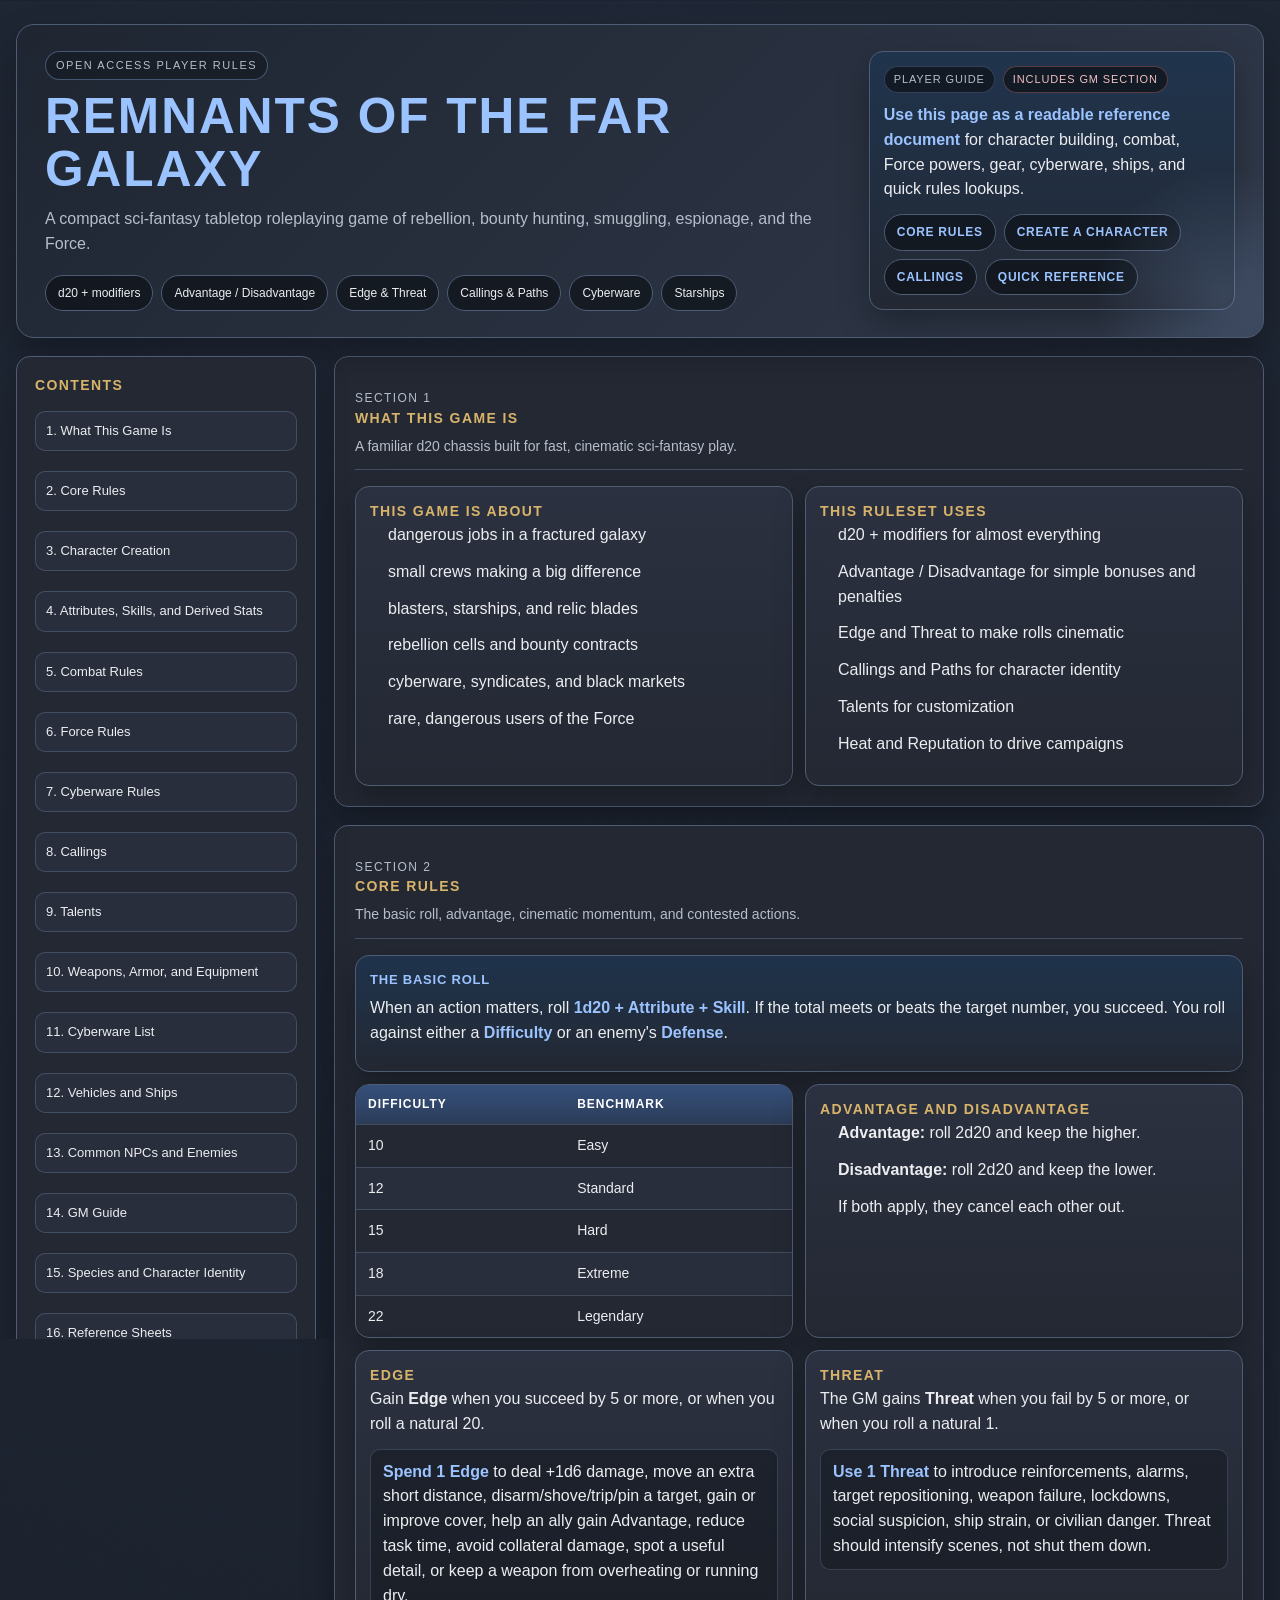
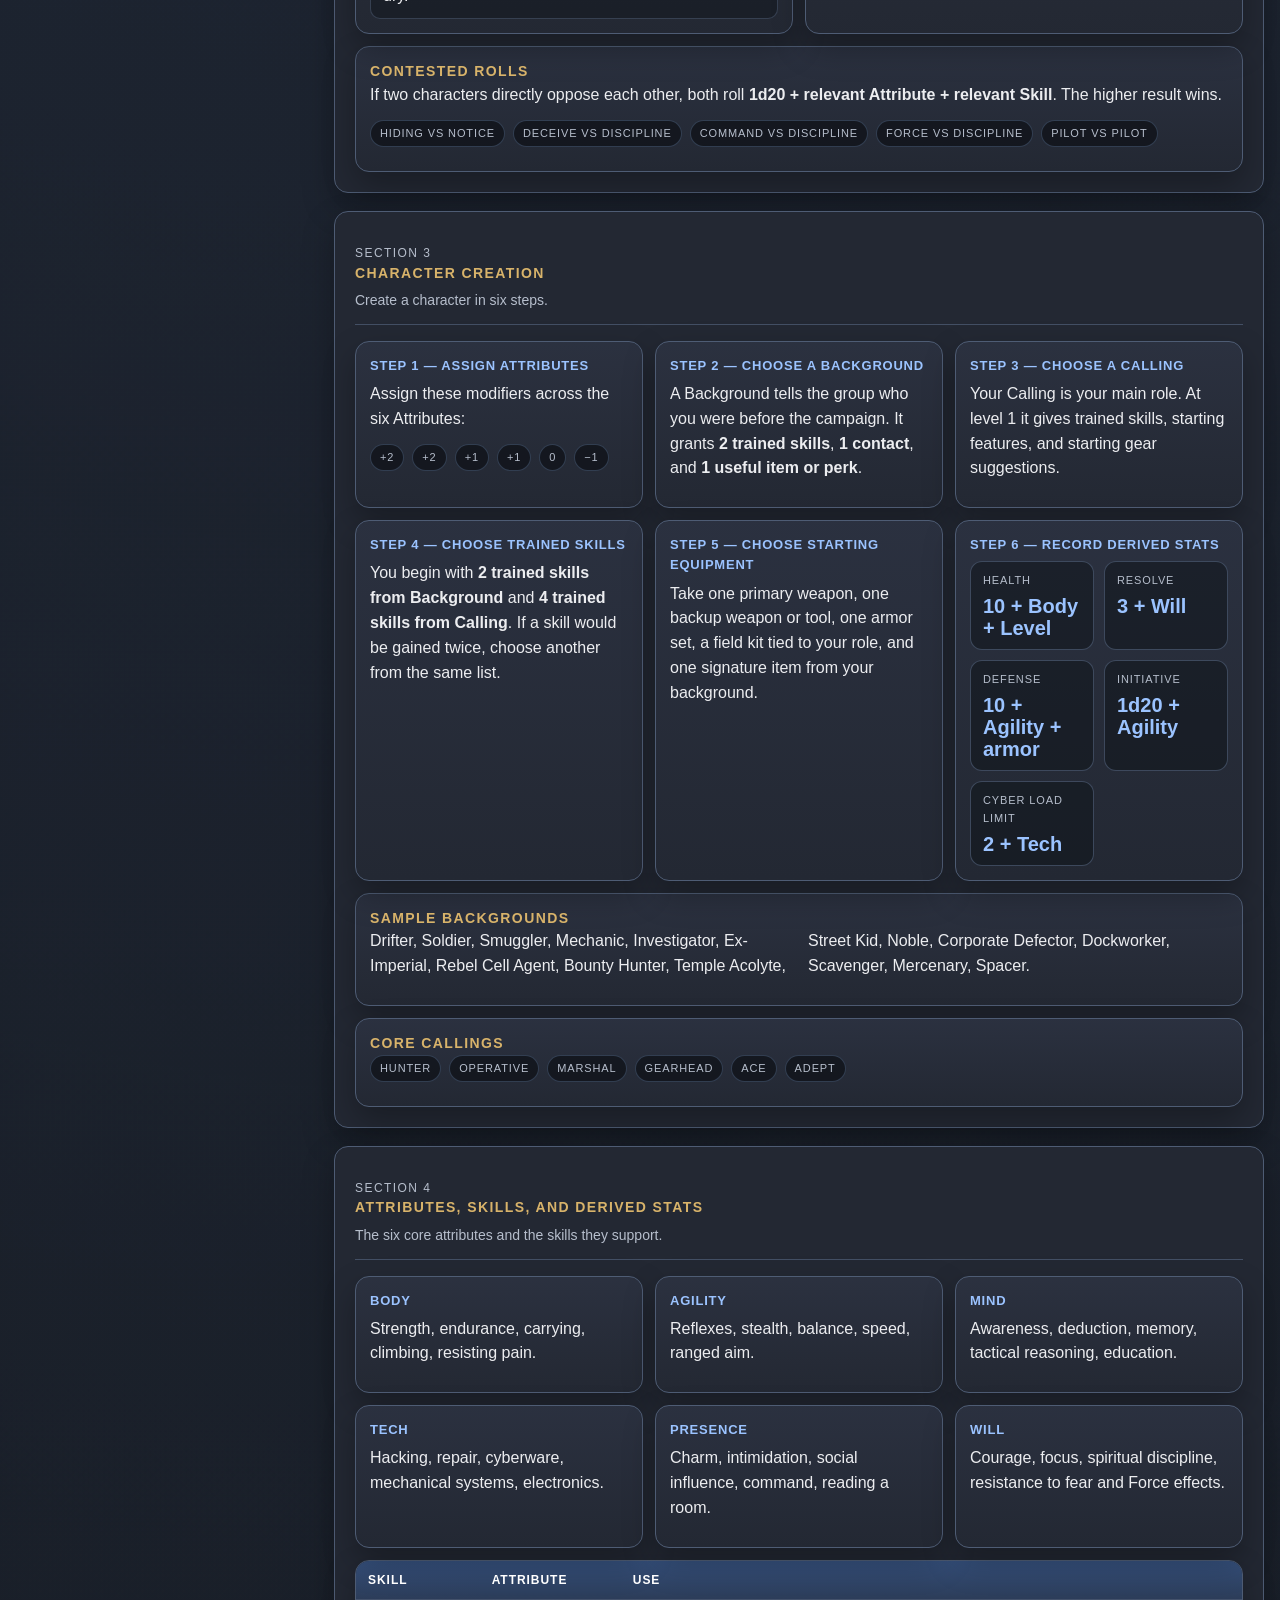
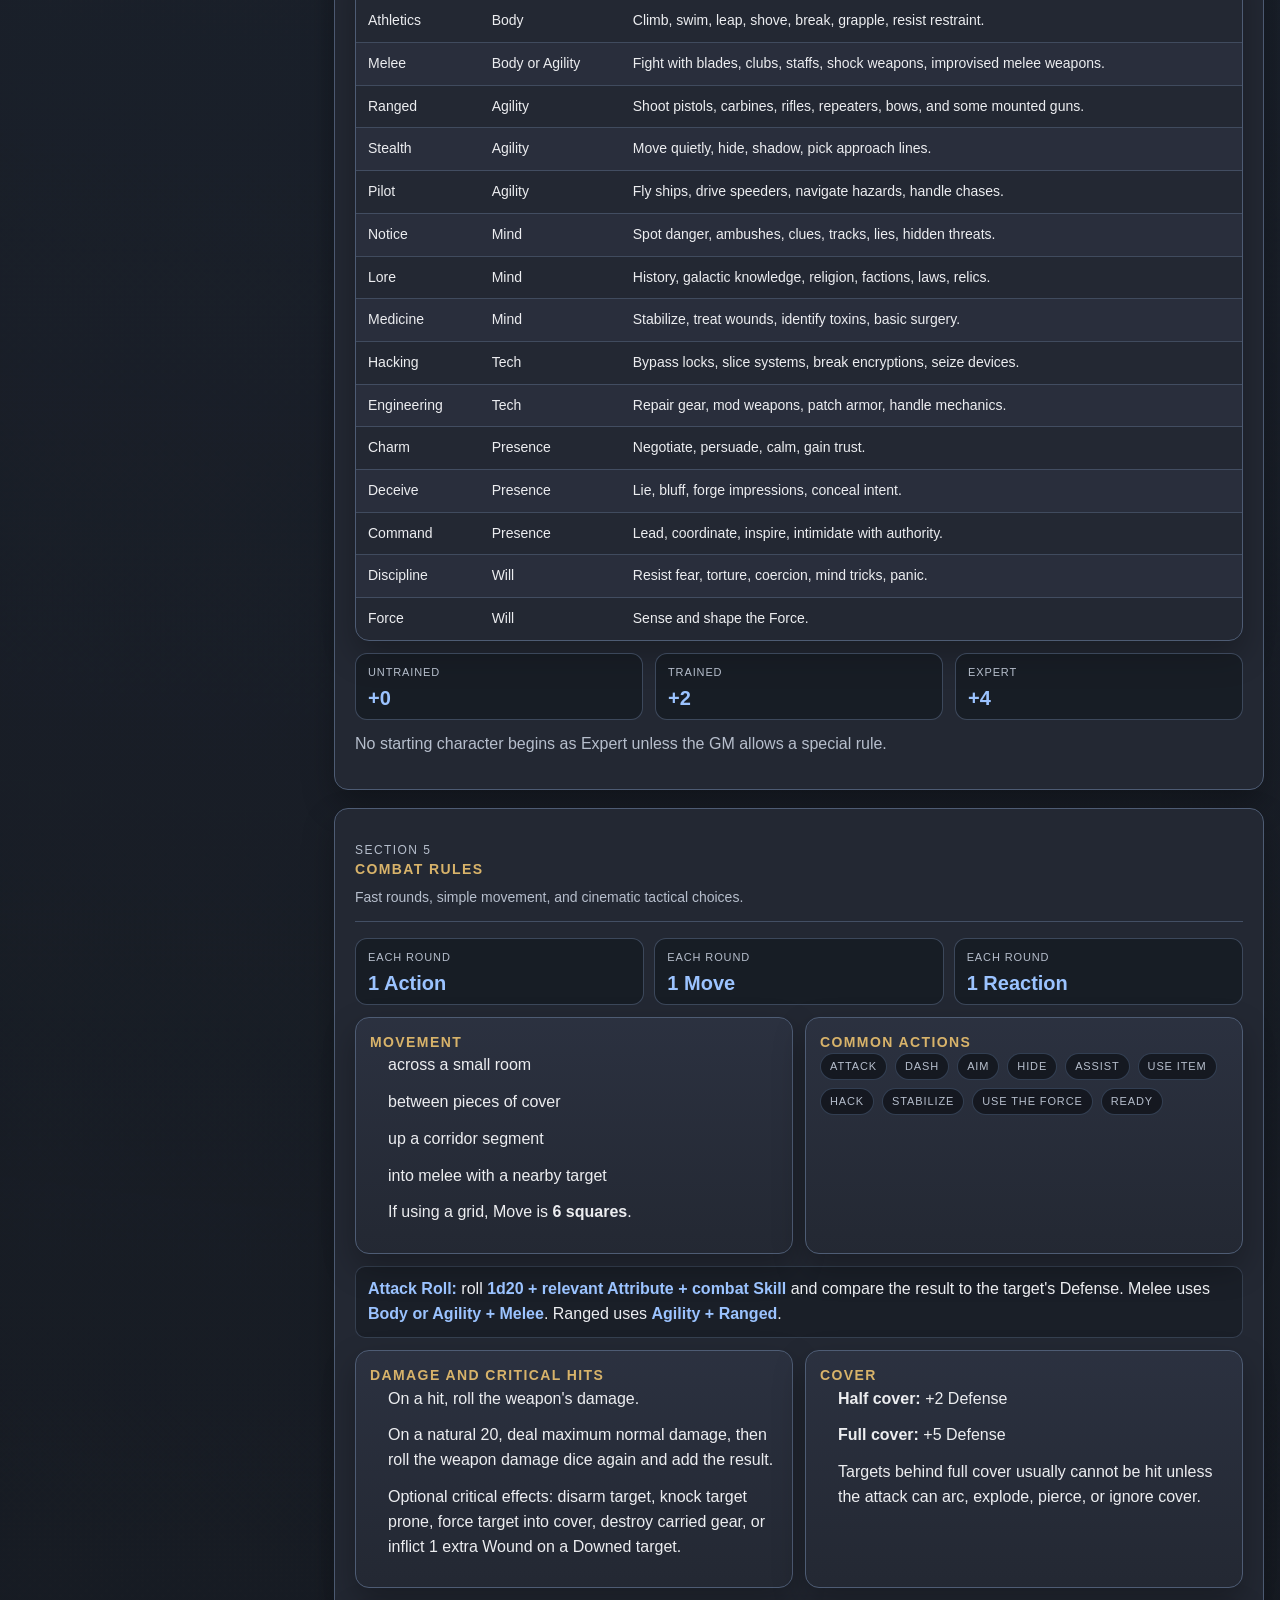
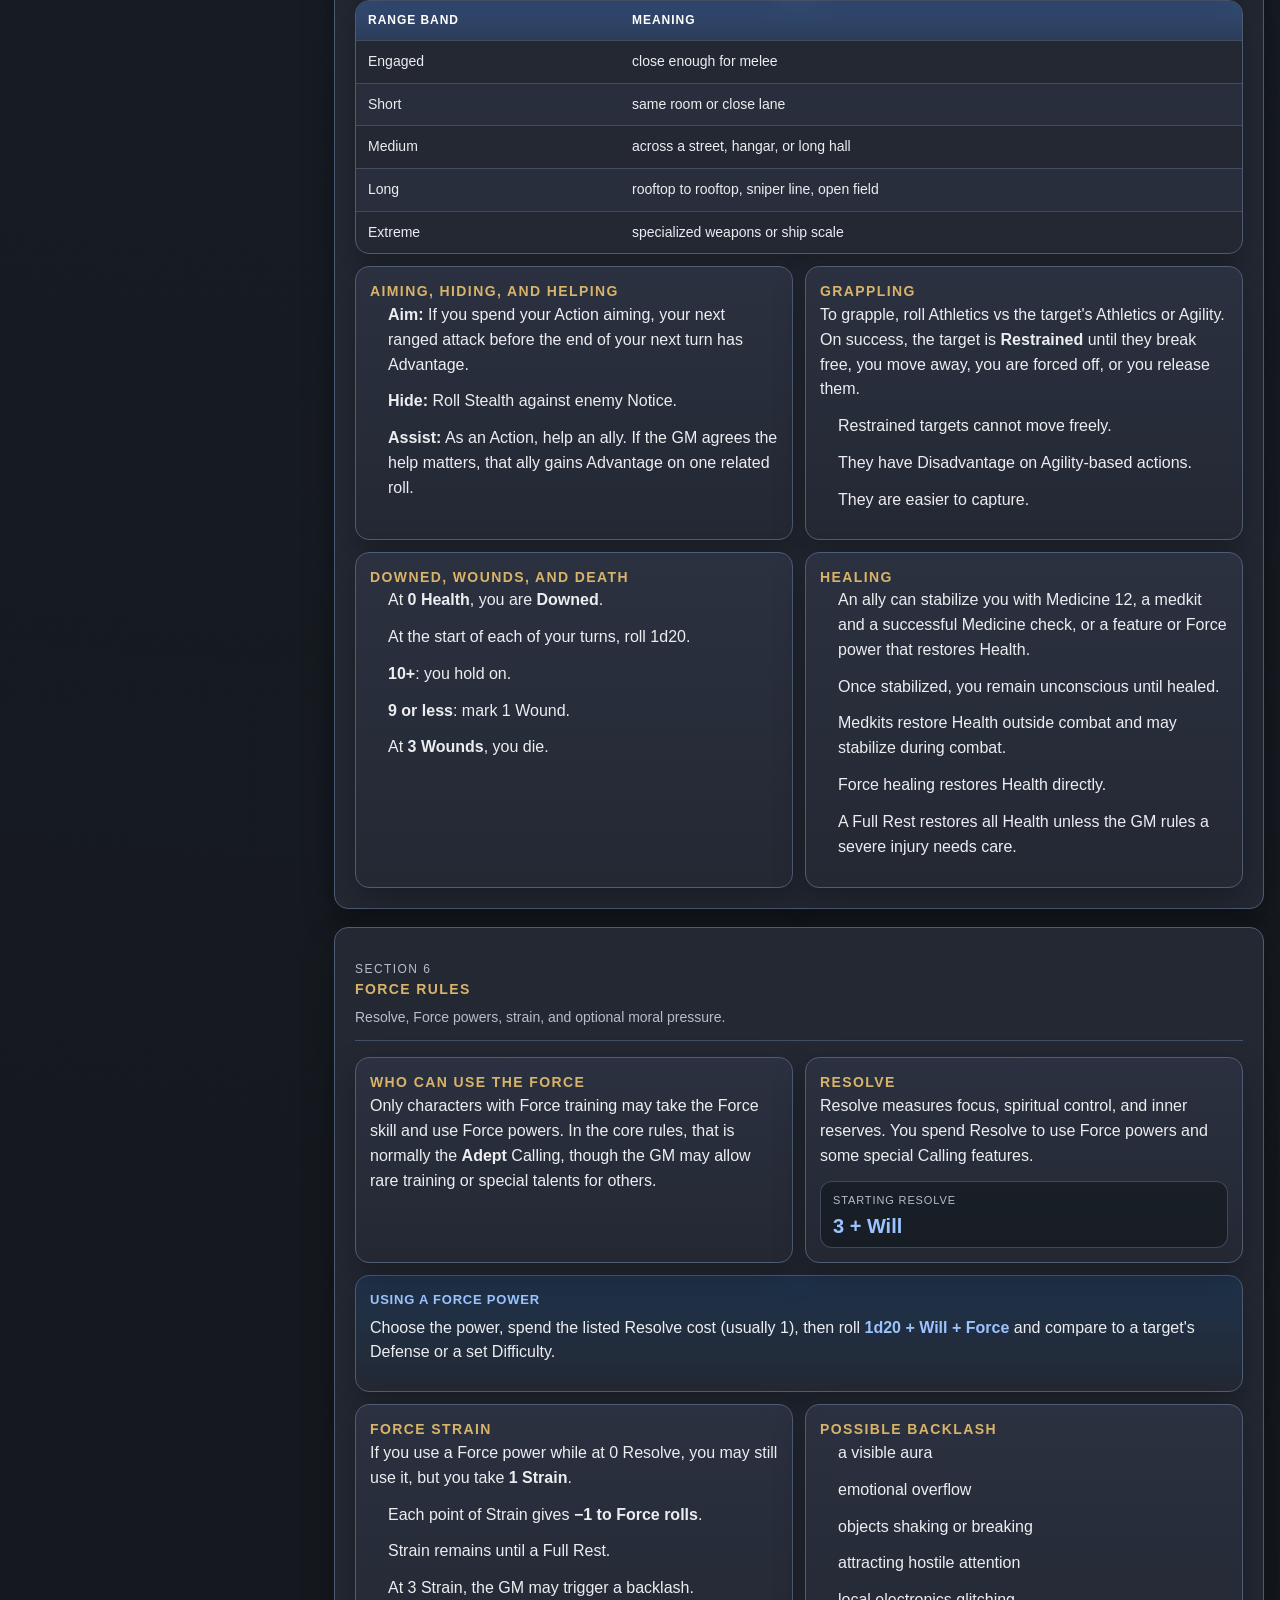
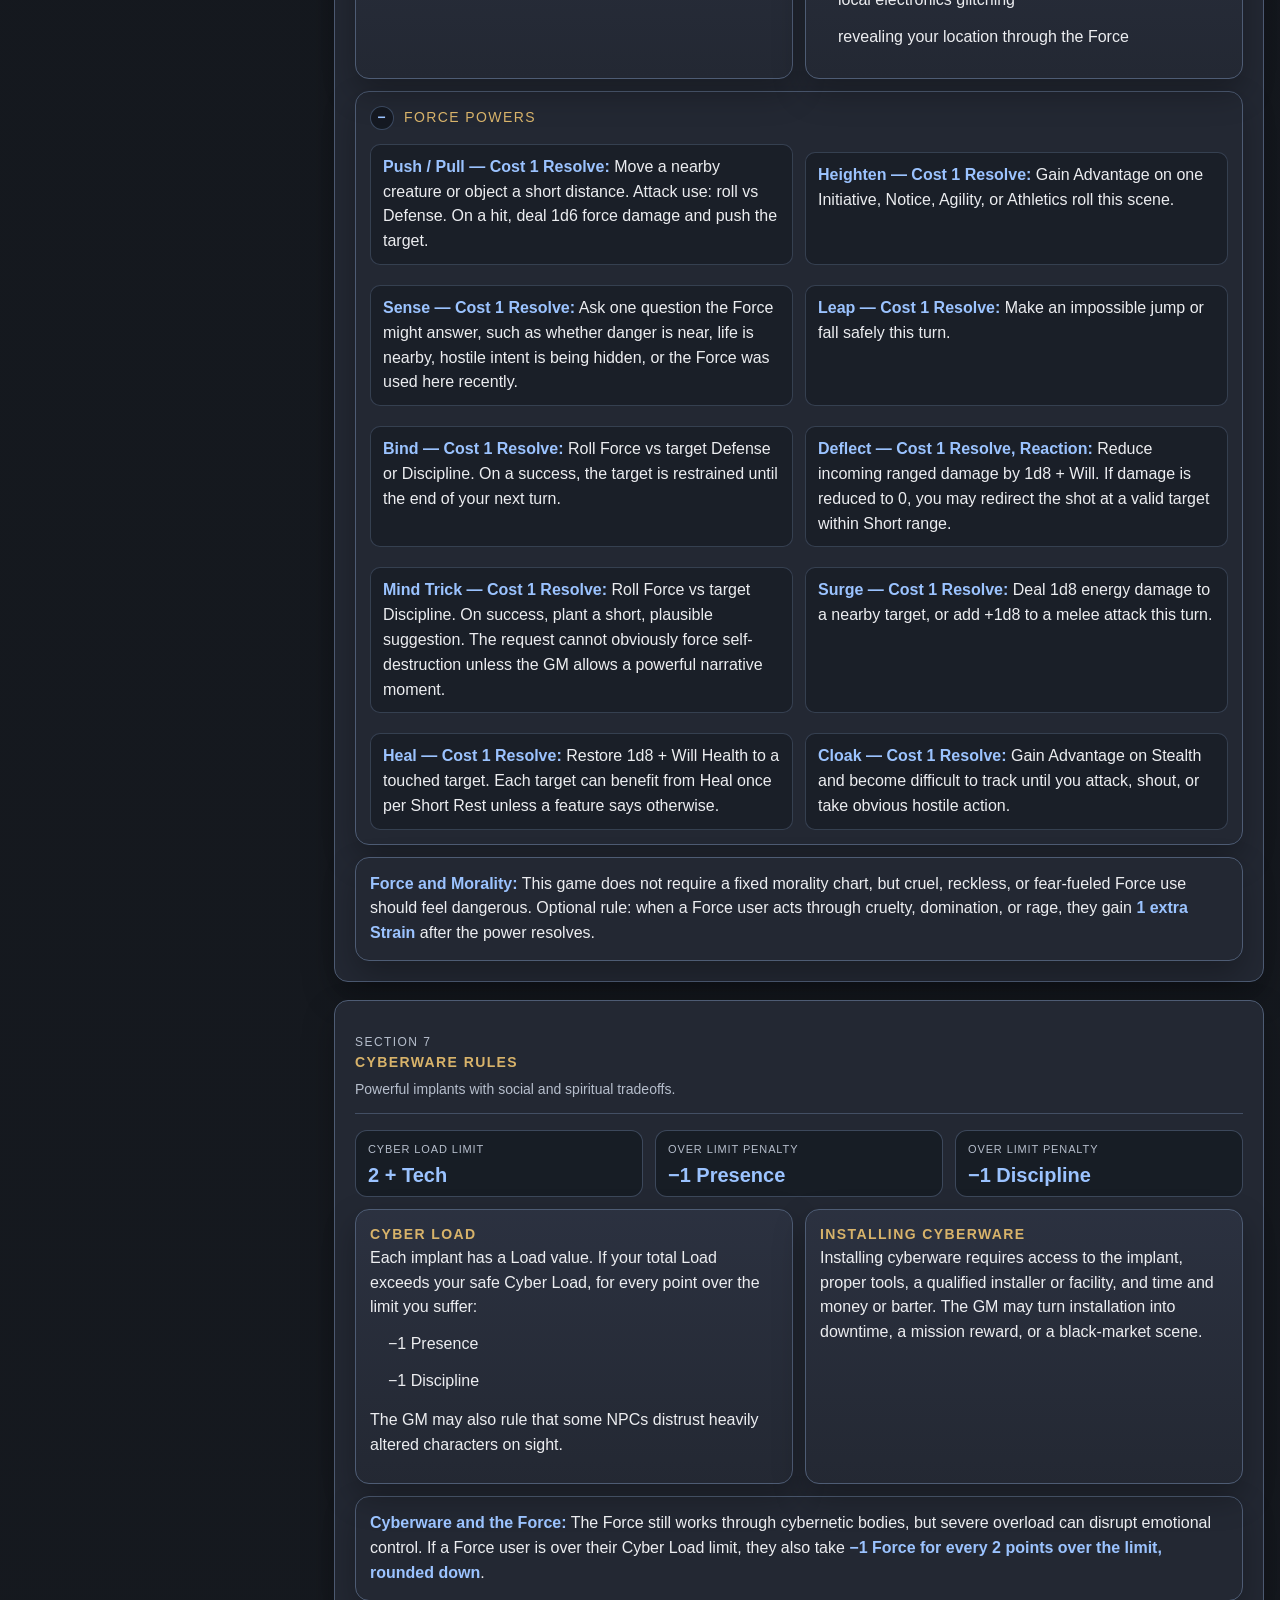
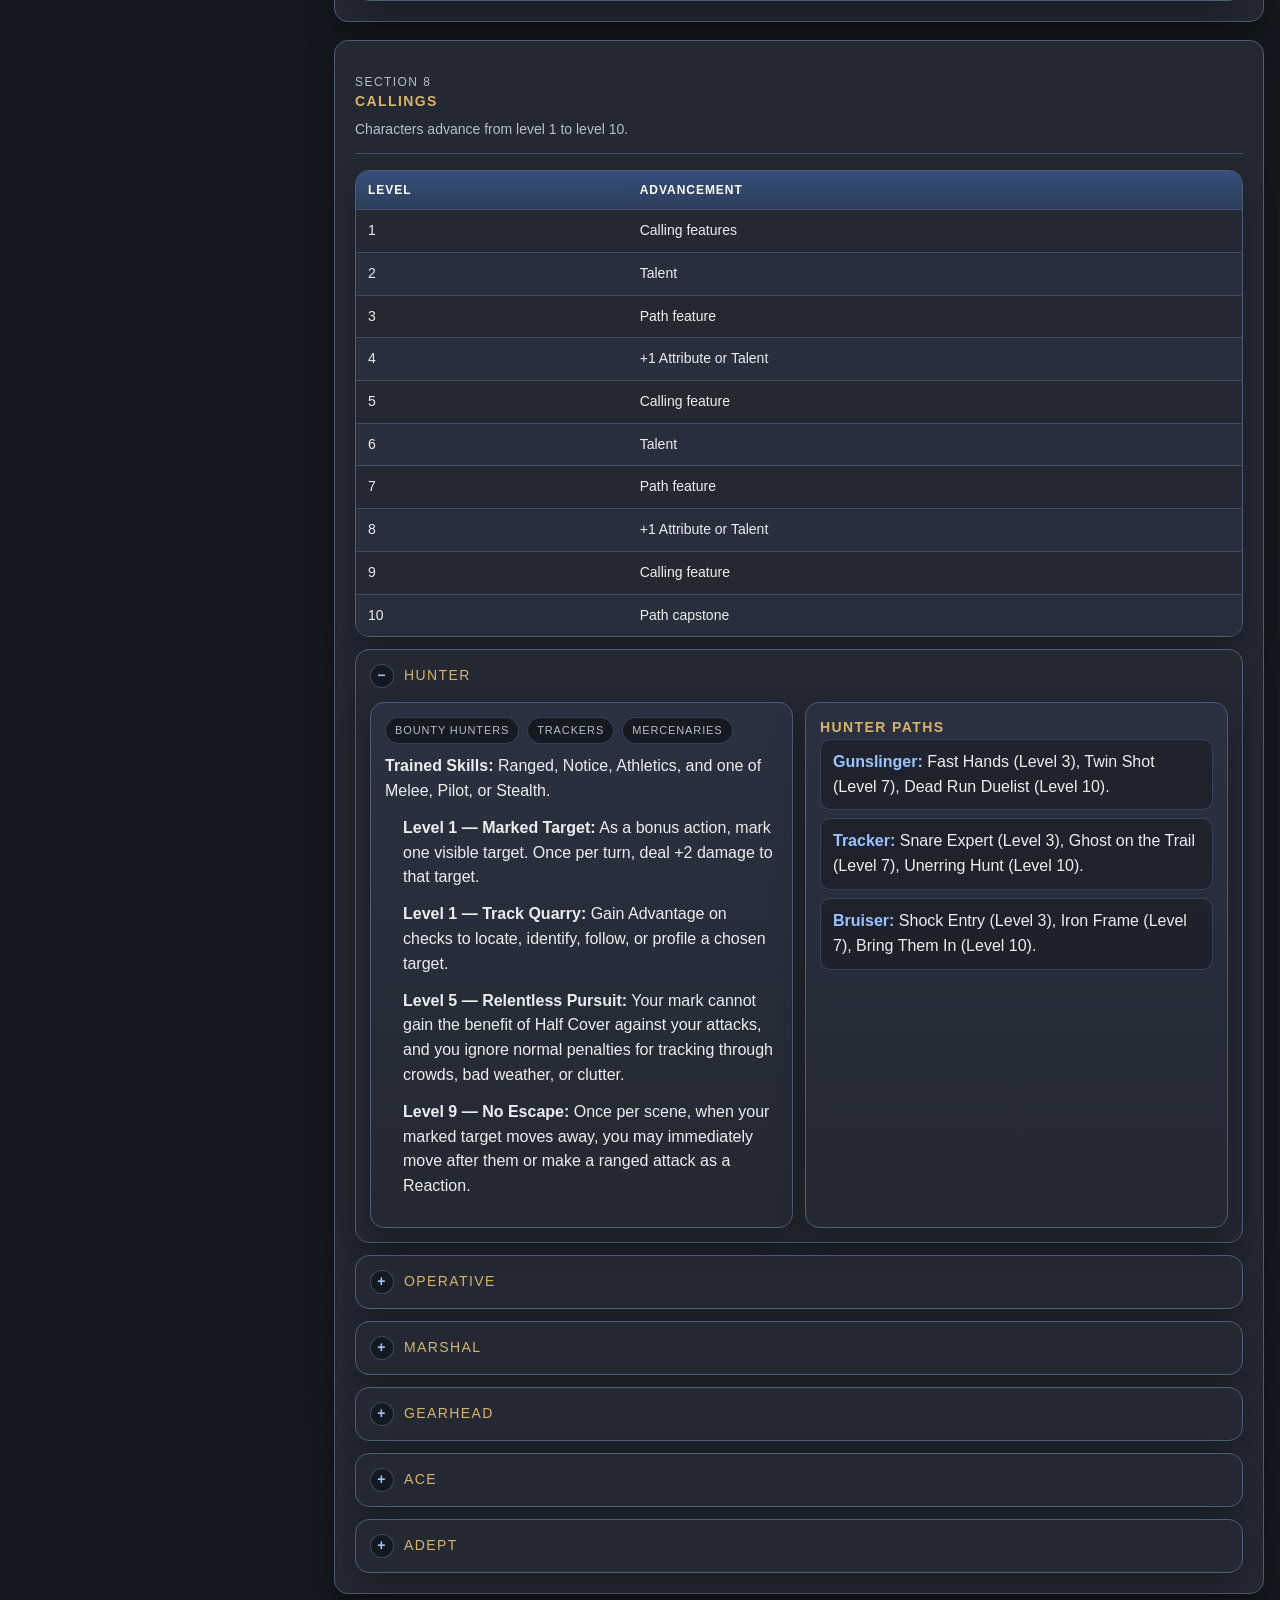
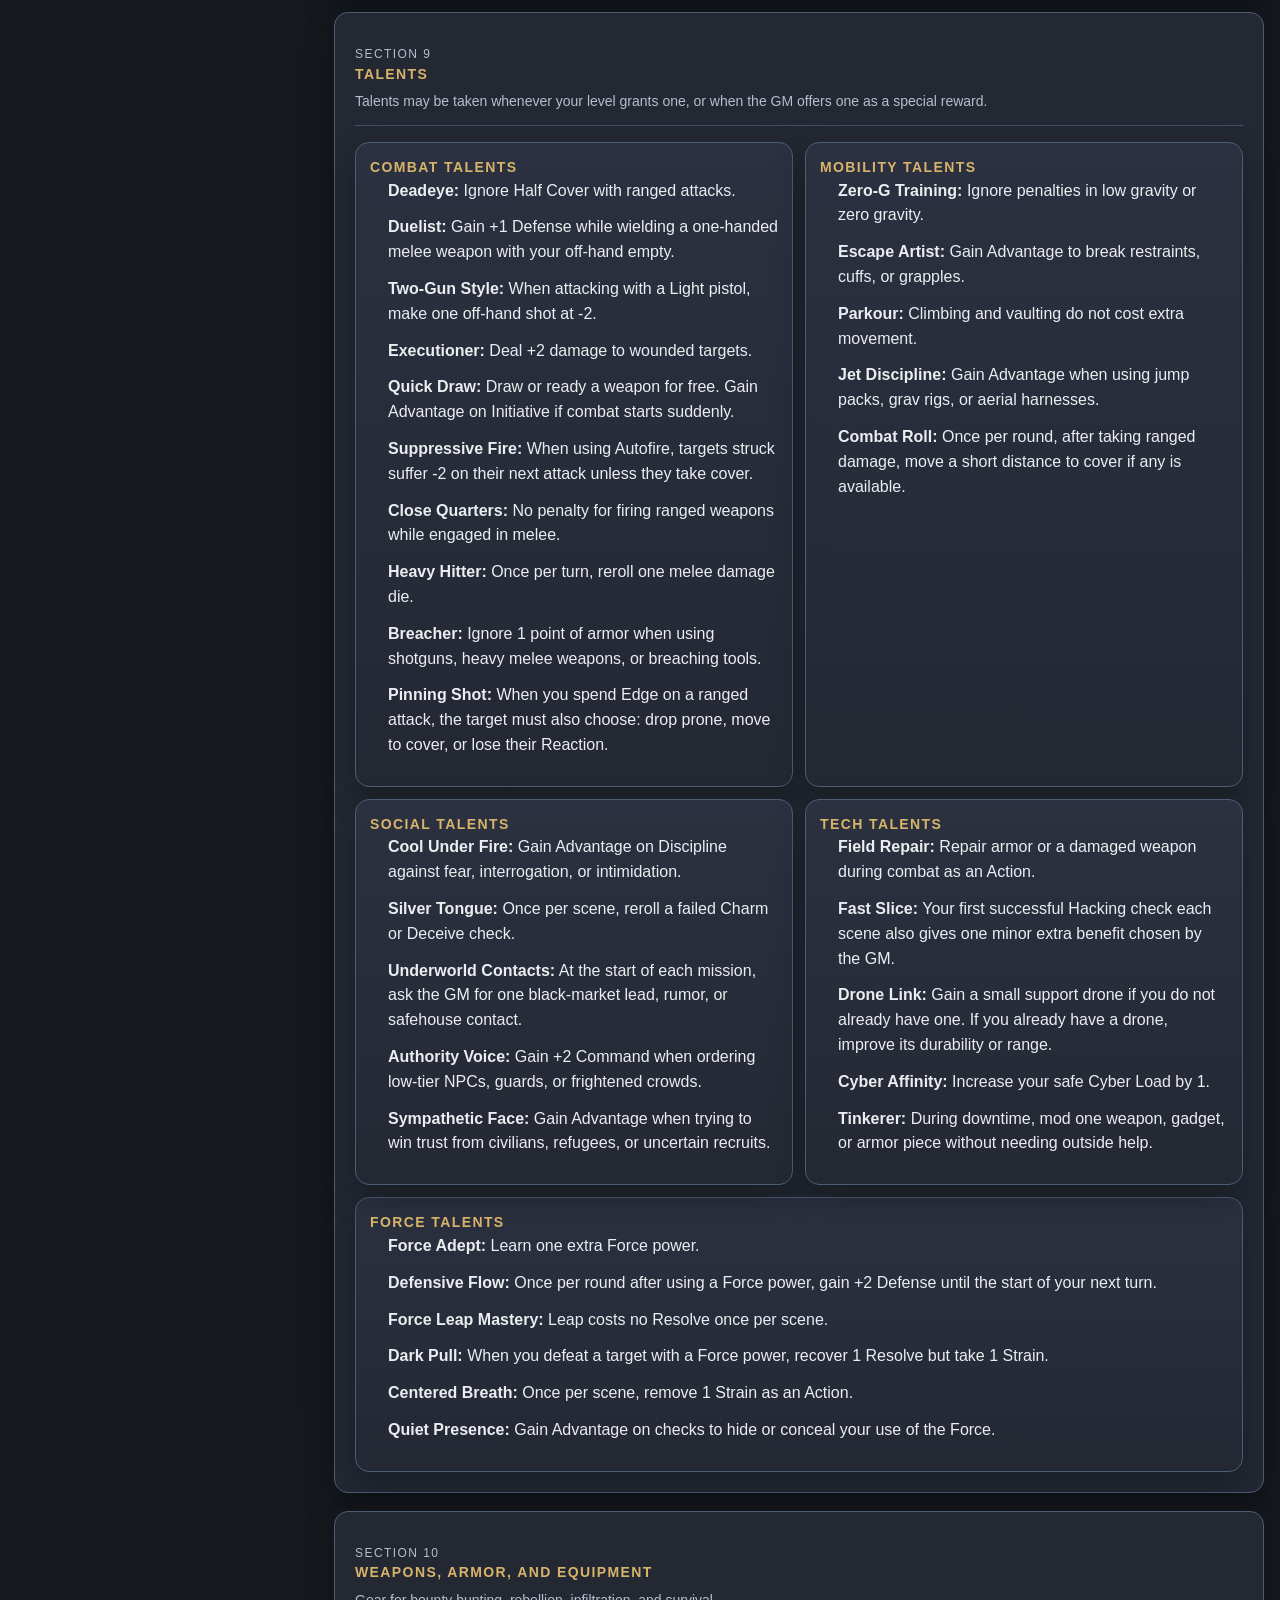
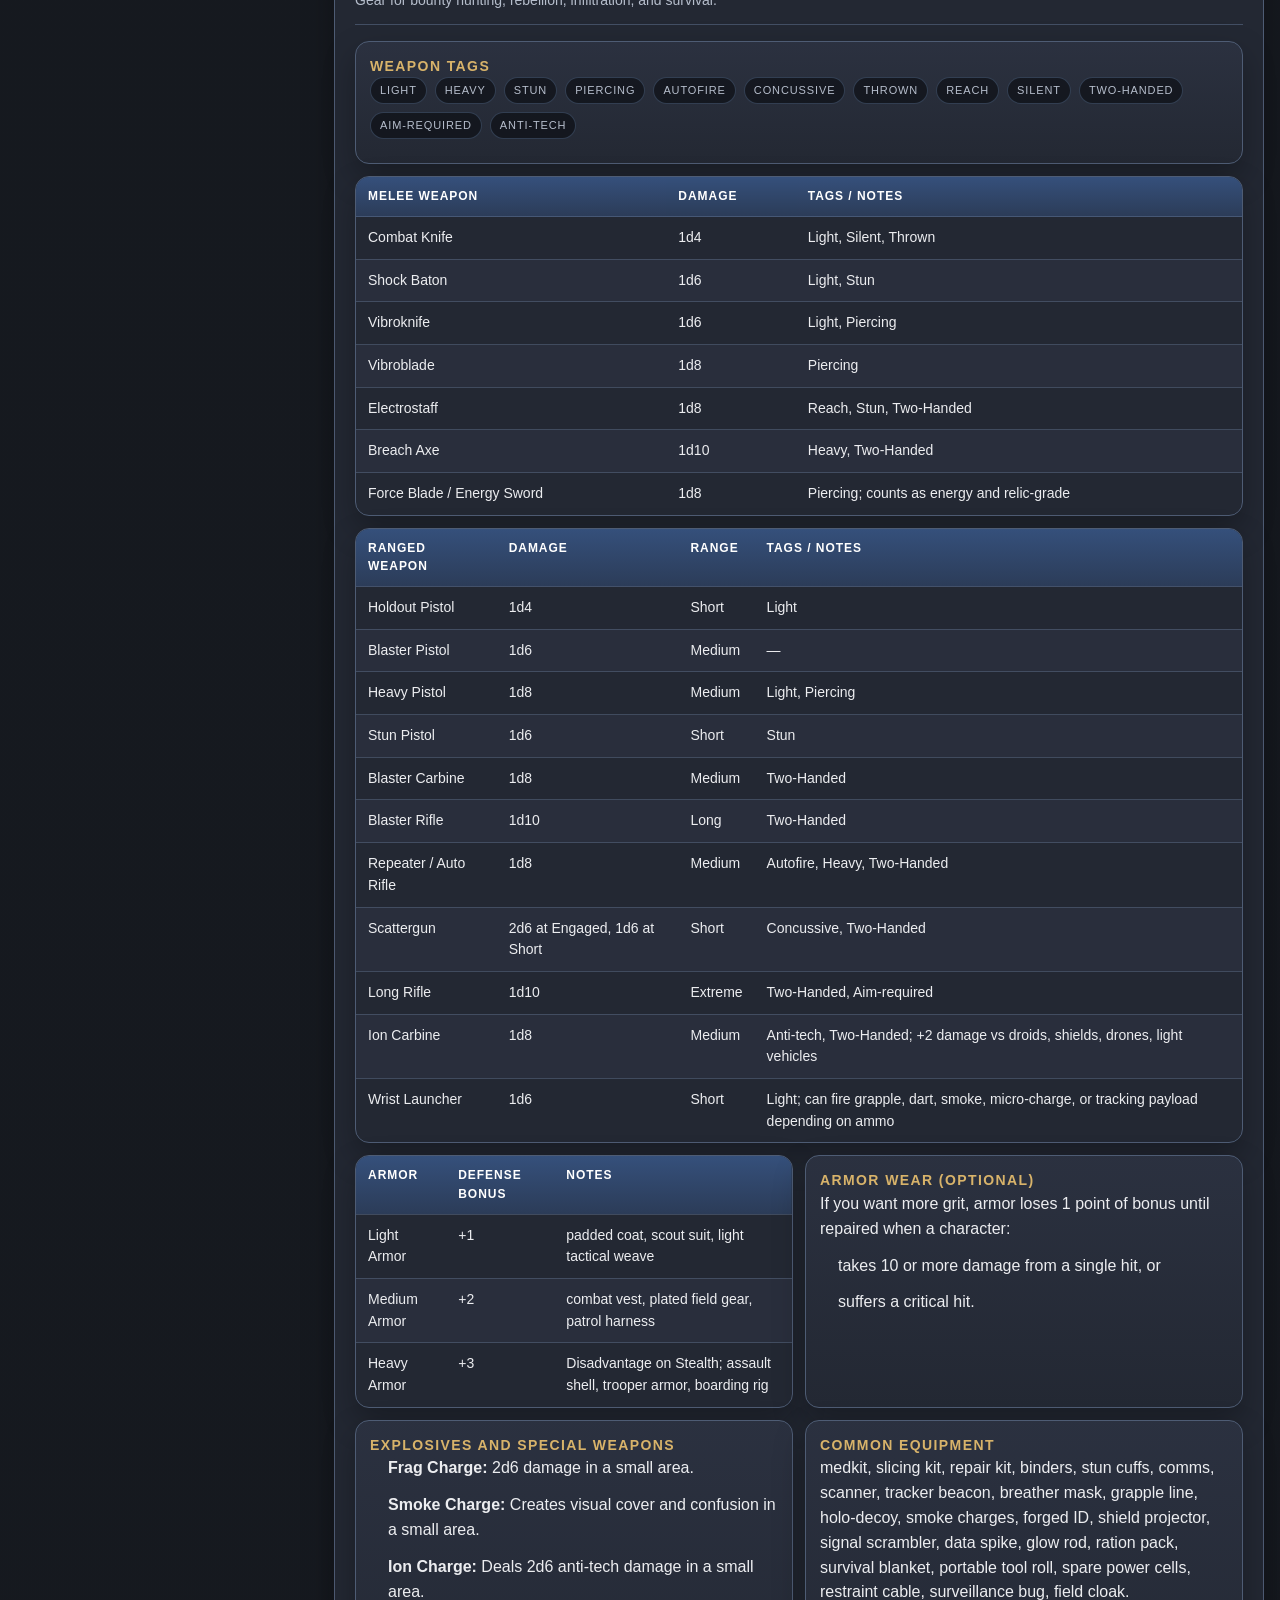
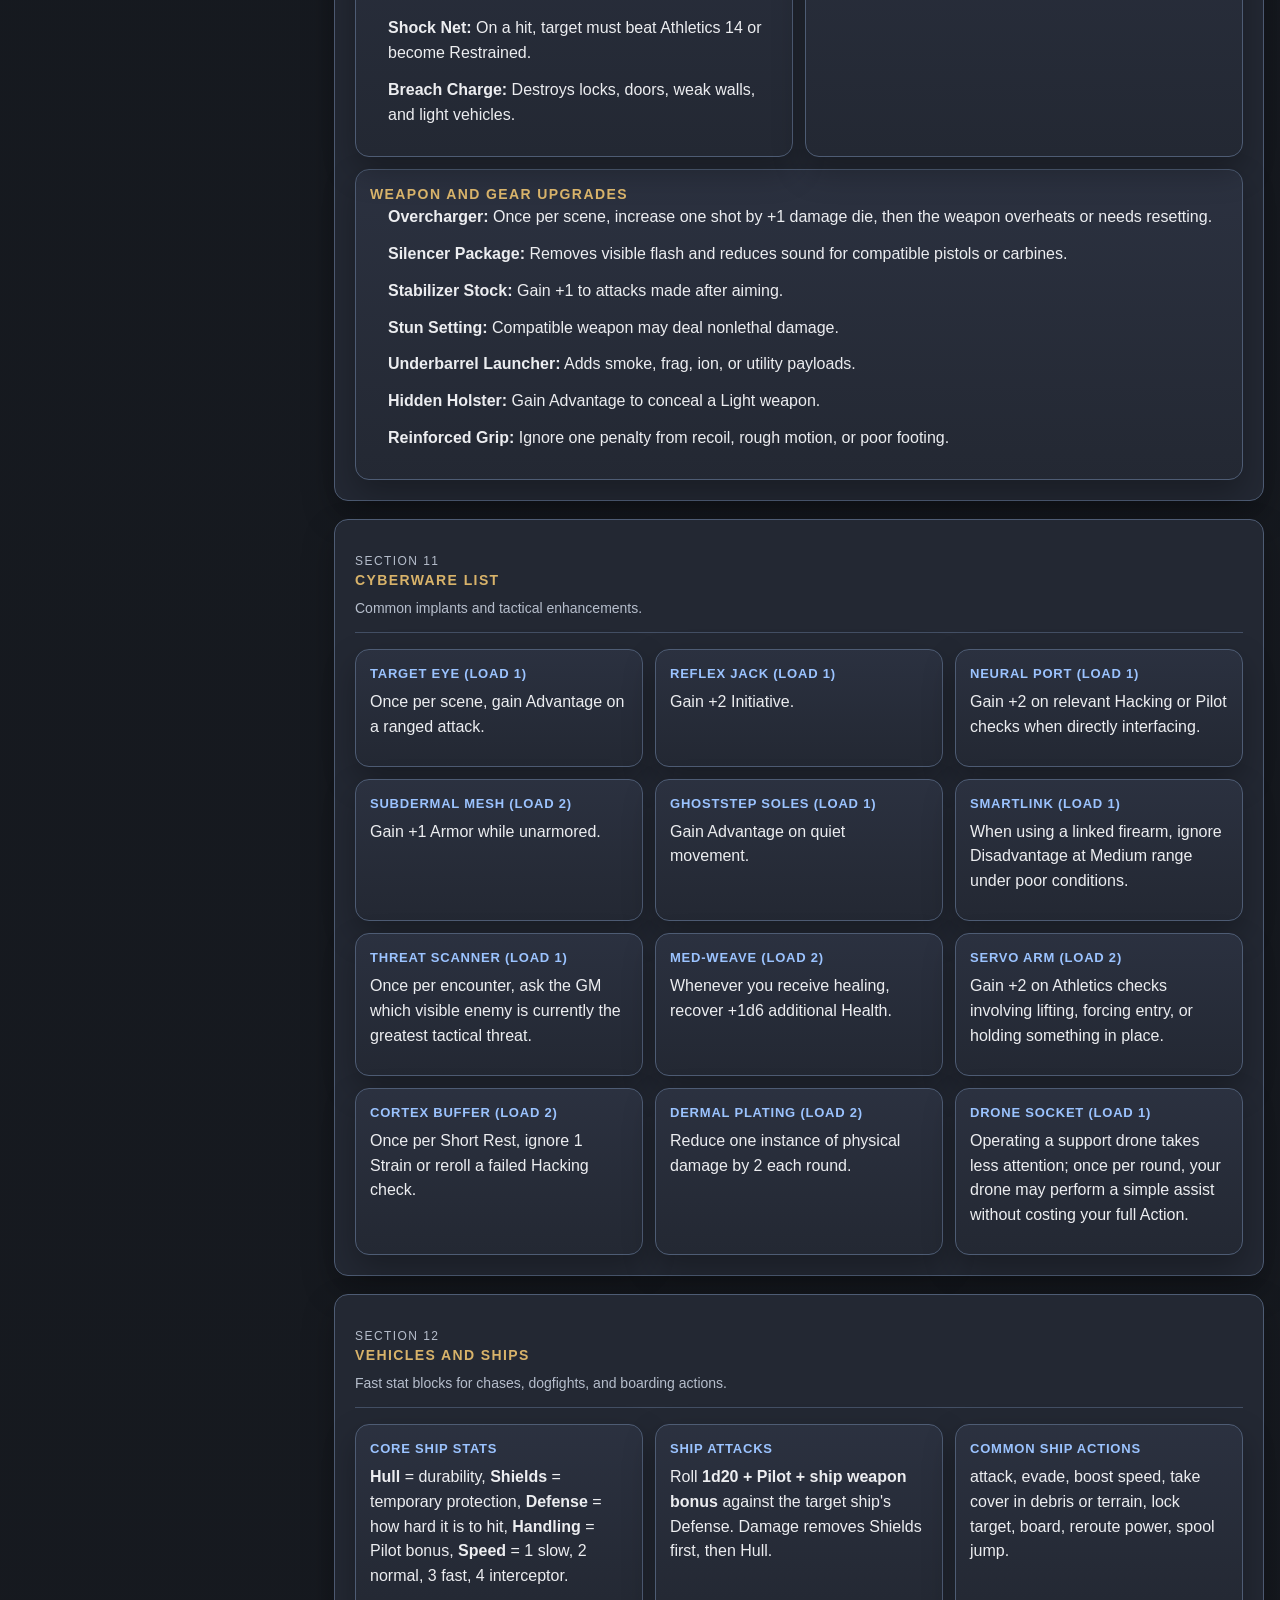
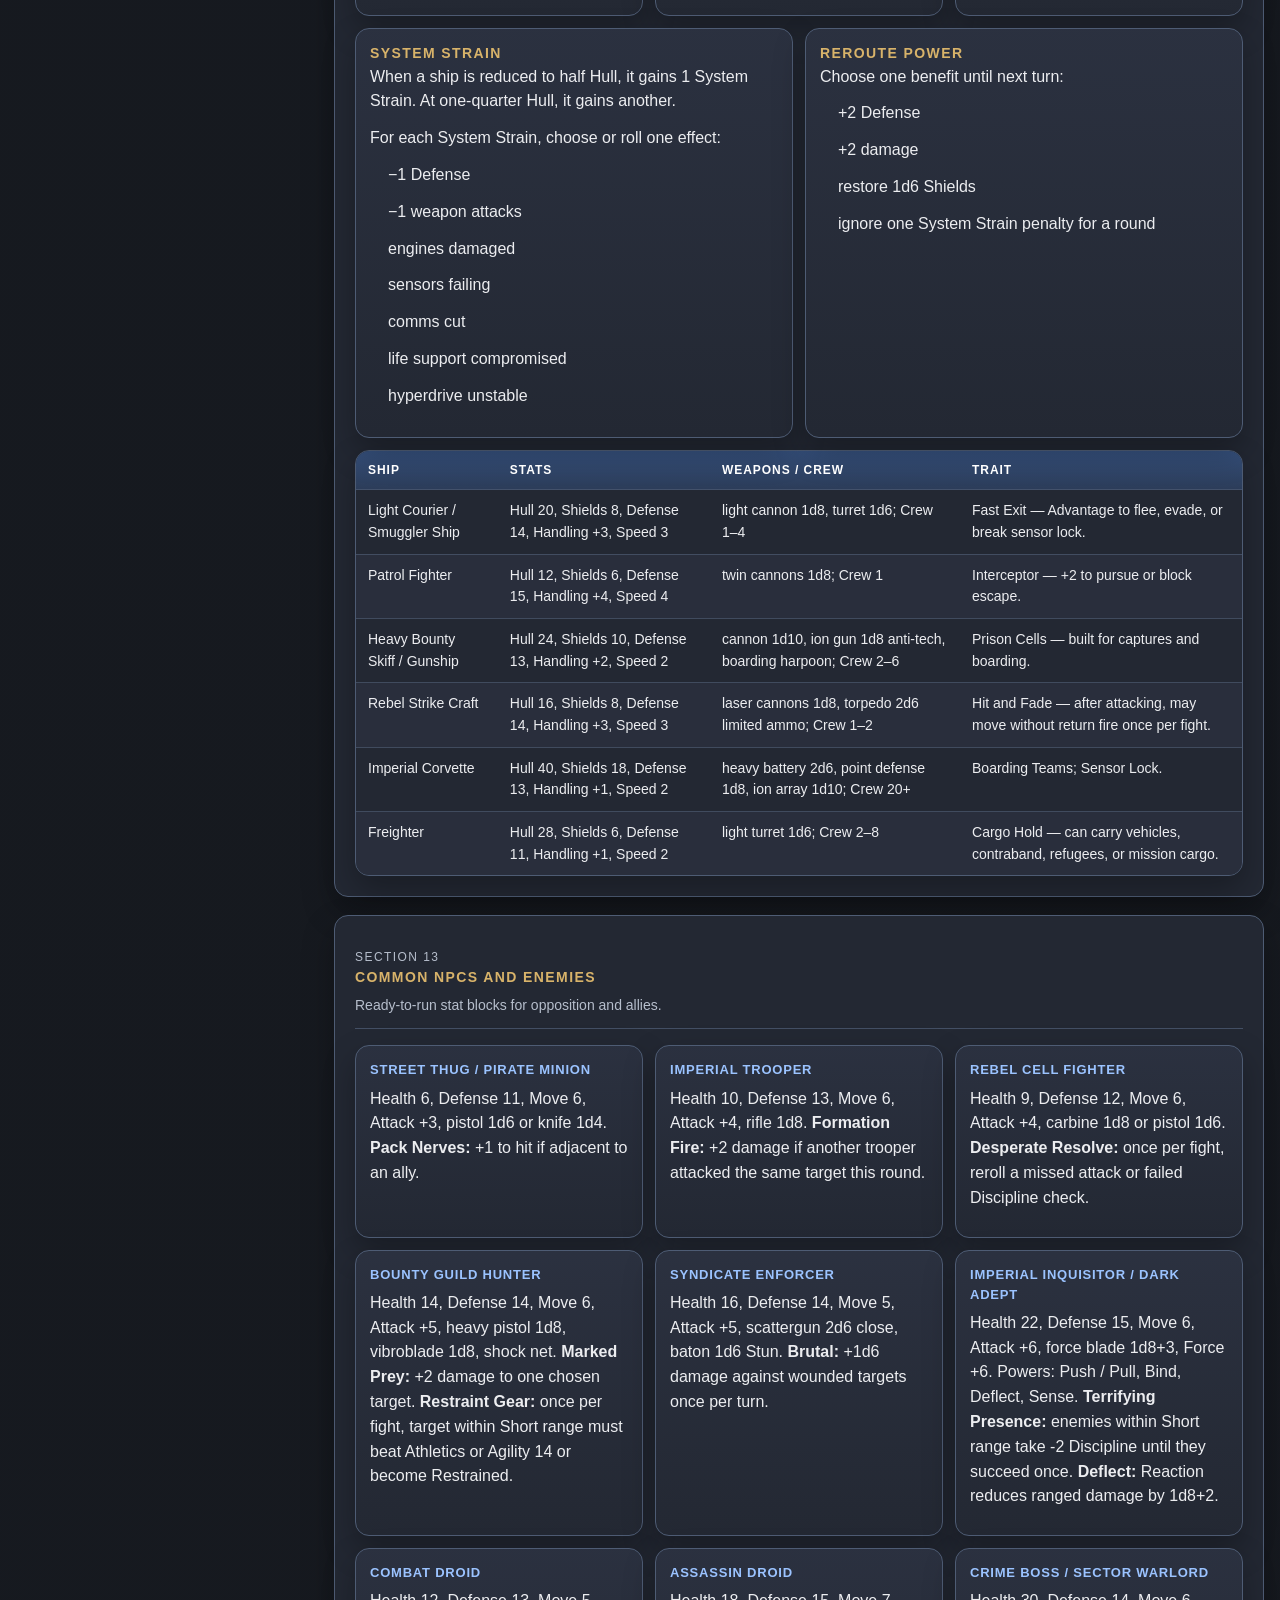
==== index.html @ 630bb203 "Create index.html" ====
<!DOCTYPE html>
<html lang="en">
<head>
    <meta charset="UTF-8" />
    <meta name="viewport" content="width=device-width, initial-scale=1.0" />
    <title>Remnants of the Far Galaxy — Open Rules</title>
    <style>
        :root {
          --bg: #171a20;
          --panel: #232833;
          --panel2: #2b3140;
          --line: #4e5c74;
          --text: #ecedf0;
          --muted: #b6becc;
          --accent: #9bc3ff;
          --accent2: #d8b36a;
          --danger: #d97d7d;
          --good: #8fd5aa;
          --shadow: 0 14px 32px rgba(0, 0, 0, 0.28);
          --radius: 14px;
          --radius-sm: 10px;
          --content-width: 1360px;
        }

        * { box-sizing: border-box; }

        html {
          scroll-behavior: smooth;
          background: var(--bg);
        }

        body {
          margin: 0;
          font-family: Arial, Helvetica, sans-serif;
          background:
            radial-gradient(circle at top, rgba(84, 110, 163, 0.18), transparent 28%),
            linear-gradient(180deg, #14181e 0%, #171a20 100%);
          color: var(--text);
          line-height: 1.55;
        }

        a {
          color: var(--accent);
          text-decoration: none;
        }

        a:hover { text-decoration: underline; }

        .page {
          width: min(var(--content-width), calc(100% - 32px));
          margin: 0 auto;
          padding: 24px 0 48px;
        }

        .banner {
          background: linear-gradient(135deg, #1f2632, #30394a);
          border: 1px solid var(--line);
          border-radius: 18px;
          padding: 26px 28px;
          box-shadow: var(--shadow);
          margin-bottom: 18px;
          position: relative;
          overflow: hidden;
        }

        .banner::after {
          content: "";
          position: absolute;
          inset: auto -100px -100px auto;
          width: 280px;
          height: 280px;
          background: radial-gradient(circle, rgba(155, 195, 255, 0.18), transparent 65%);
          pointer-events: none;
        }

        .eyebrow {
          display: inline-block;
          margin-bottom: 10px;
          padding: 5px 10px;
          border: 1px solid rgba(155, 195, 255, 0.34);
          border-radius: 999px;
          color: var(--muted);
          font-size: 11px;
          text-transform: uppercase;
          letter-spacing: 0.14em;
          background: rgba(16, 20, 27, 0.45);
        }

        h1 {
          margin: 0;
          font-size: clamp(2rem, 4vw, 3.1rem);
          letter-spacing: 0.04em;
          text-transform: uppercase;
          color: var(--accent);
          line-height: 1.06;
        }

        .subtitle {
          margin: 12px 0 18px;
          max-width: 920px;
          color: var(--muted);
          font-size: 1rem;
        }

        .banner-grid {
          display: grid;
          grid-template-columns: 2.2fr 1fr;
          gap: 18px;
          align-items: start;
        }

        .hero-pills,
        .quick-links {
          display: flex;
          flex-wrap: wrap;
          gap: 8px;
        }

        .pill,
        .quick-link {
          background: rgba(14, 18, 24, 0.7);
          border: 1px solid var(--line);
          border-radius: 999px;
          padding: 8px 12px;
          font-size: 12px;
          color: var(--text);
        }

        .quick-link {
          color: var(--accent);
          text-transform: uppercase;
          letter-spacing: 0.06em;
          font-weight: 700;
        }

        .layout {
          display: grid;
          grid-template-columns: 300px minmax(0, 1fr);
          gap: 18px;
          align-items: start;
        }

        .toc,
        .panel,
        .callout,
        .card,
        .table-wrap,
        .note,
        details {
          background: var(--panel);
          border: 1px solid var(--line);
          border-radius: var(--radius);
          box-shadow: var(--shadow);
        }

        .toc {
          position: sticky;
          top: 16px;
          padding: 18px;
        }

        .toc h2,
        .section-header h2,
        .mini-title,
        details > summary {
          margin: 0;
          font-size: 14px;
          text-transform: uppercase;
          letter-spacing: 0.1em;
          color: var(--accent2);
        }

        .toc-list {
          list-style: none;
          padding: 0;
          margin: 14px 0 0;
          display: grid;
          gap: 8px;
        }

        .toc-list a {
          display: block;
          padding: 9px 10px;
          border-radius: 10px;
          background: rgba(43, 49, 64, 0.75);
          border: 1px solid rgba(78, 92, 116, 0.7);
          color: var(--text);
          font-size: 13px;
        }

        .toc-list a:hover {
          background: rgba(61, 70, 91, 0.95);
          text-decoration: none;
        }

        .content {
          display: grid;
          gap: 18px;
        }

        section.panel {
          padding: 20px;
        }

        .section-header {
          display: flex;
          justify-content: space-between;
          align-items: end;
          gap: 14px;
          padding-bottom: 12px;
          margin-bottom: 16px;
          border-bottom: 1px solid rgba(78, 92, 116, 0.75);
        }

        .section-number {
          color: var(--muted);
          font-size: 12px;
          text-transform: uppercase;
          letter-spacing: 0.12em;
        }

        .section-title-wrap p {
          margin: 6px 0 0;
          color: var(--muted);
          font-size: 14px;
        }

        p { margin: 0 0 12px; }
        ul, ol { margin: 0 0 14px 18px; padding: 0; }
        li + li { margin-top: 5px; }

        .grid-2,
        .grid-3,
        .grid-4,
        .grid-auto {
          display: grid;
          gap: 12px;
        }

        .grid-2 { grid-template-columns: repeat(2, minmax(0, 1fr)); }
        .grid-3 { grid-template-columns: repeat(3, minmax(0, 1fr)); }
        .grid-4 { grid-template-columns: repeat(4, minmax(0, 1fr)); }
        .grid-auto { grid-template-columns: repeat(auto-fit, minmax(220px, 1fr)); }

        .card,
        .callout,
        .note,
        details {
          padding: 14px;
        }

        .card {
          background: linear-gradient(180deg, rgba(43, 49, 64, 0.98), rgba(35, 40, 51, 0.98));
        }

        .callout {
          background: linear-gradient(180deg, rgba(30, 52, 78, 0.9), rgba(35, 40, 51, 0.98));
        }

        .callout strong,
        .note strong,
        .rule strong { color: var(--accent); }

        .tag-row {
          display: flex;
          flex-wrap: wrap;
          gap: 8px;
          margin-bottom: 10px;
        }

        .tag {
          display: inline-block;
          padding: 4px 9px;
          background: rgba(13, 16, 22, 0.7);
          border: 1px solid rgba(155, 195, 255, 0.22);
          border-radius: 999px;
          color: var(--muted);
          font-size: 11px;
          text-transform: uppercase;
          letter-spacing: 0.08em;
        }

        .gm-tag {
          border-color: rgba(217, 125, 125, 0.35);
          color: #efc0c0;
        }

        .list-tight { margin-bottom: 0; }
        .list-plain { list-style: none; margin-left: 0; }

        .rule {
          padding: 10px 12px;
          background: rgba(16, 20, 27, 0.45);
          border: 1px solid rgba(78, 92, 116, 0.55);
          border-radius: 10px;
        }

        .rule + .rule { margin-top: 8px; }

        .rule-title {
          display: block;
          color: var(--accent);
          font-size: 13px;
          font-weight: 700;
          text-transform: uppercase;
          letter-spacing: 0.06em;
          margin-bottom: 6px;
        }

        table {
          width: 100%;
          border-collapse: collapse;
          font-size: 14px;
        }

        .table-wrap {
          overflow: hidden;
          padding: 0;
        }

        thead {
          background: linear-gradient(180deg, rgba(54, 82, 127, 0.95), rgba(44, 61, 90, 0.95));
        }

        th,
        td {
          padding: 10px 12px;
          border-bottom: 1px solid rgba(78, 92, 116, 0.68);
          vertical-align: top;
          text-align: left;
        }

        th {
          color: #fff;
          font-size: 12px;
          text-transform: uppercase;
          letter-spacing: 0.08em;
        }

        tbody tr:nth-child(even) {
          background: rgba(43, 49, 64, 0.72);
        }

        tbody tr:last-child td { border-bottom: 0; }

        .stat-grid {
          display: grid;
          grid-template-columns: repeat(auto-fit, minmax(120px, 1fr));
          gap: 10px;
        }

        .stat {
          background: rgba(16, 20, 27, 0.55);
          border: 1px solid rgba(78, 92, 116, 0.7);
          border-radius: 12px;
          padding: 10px 12px;
        }

        .stat-label {
          display: block;
          font-size: 11px;
          text-transform: uppercase;
          color: var(--muted);
          letter-spacing: 0.08em;
          margin-bottom: 6px;
        }

        .stat-value {
          display: block;
          color: var(--accent);
          font-size: 20px;
          font-weight: 700;
          line-height: 1.1;
        }

        .two-column-text {
          columns: 2 260px;
          column-gap: 18px;
        }

        details > summary {
          cursor: pointer;
          list-style: none;
          display: flex;
          align-items: center;
          gap: 10px;
        }

        details > summary::-webkit-details-marker { display: none; }

        details > summary::before {
          content: "+";
          display: inline-grid;
          place-items: center;
          width: 22px;
          height: 22px;
          border-radius: 999px;
          background: rgba(16, 20, 27, 0.72);
          border: 1px solid rgba(155, 195, 255, 0.28);
          color: var(--accent);
          font-weight: 700;
        }

        details[open] > summary::before { content: "−"; }
        details > div { margin-top: 14px; }

        .footer-note {
          margin-top: 18px;
          color: var(--muted);
          font-size: 13px;
          text-align: center;
        }

        @media (max-width: 1080px) {
          .layout,
          .banner-grid,
          .grid-4,
          .grid-3,
          .grid-2 {
            grid-template-columns: 1fr;
          }

          .toc {
            position: static;
          }
        }

        @media (max-width: 720px) {
          .page {
            width: min(100% - 18px, var(--content-width));
            padding-top: 10px;
          }

          .banner,
          section.panel,
          .toc {
            padding: 16px;
          }

          th,
          td {
            padding: 9px 10px;
            font-size: 13px;
          }
        }
    </style>
</head>
<body>
<div class="page">
    <header class="banner" id="top">
        <div class="banner-grid">
            <div>
                <div class="eyebrow">Open Access Player Rules</div>
                <h1>Remnants of the Far Galaxy</h1>
                <p class="subtitle">A compact sci-fantasy tabletop roleplaying game of rebellion, bounty hunting, smuggling, espionage, and the Force.</p>
                <div class="hero-pills">
                    <span class="pill">d20 + modifiers</span>
                    <span class="pill">Advantage / Disadvantage</span>
                    <span class="pill">Edge &amp; Threat</span>
                    <span class="pill">Callings &amp; Paths</span>
                    <span class="pill">Cyberware</span>
                    <span class="pill">Starships</span>
                </div>
            </div>
            <div>
                <div class="callout">
                    <div class="tag-row">
                        <span class="tag">Player Guide</span>
                        <span class="tag gm-tag">Includes GM Section</span>
                    </div>
                    <p><strong>Use this page as a readable reference document</strong> for character building, combat, Force powers, gear, cyberware, ships, and quick rules lookups.</p>
                    <div class="quick-links" style="margin-top:12px;">
                        <a class="quick-link" href="#core-rules">Core Rules</a>
                        <a class="quick-link" href="#character-creation">Create a Character</a>
                        <a class="quick-link" href="#callings">Callings</a>
                        <a class="quick-link" href="#reference-sheets">Quick Reference</a>
                    </div>
                </div>
            </div>
        </div>
    </header>

    <div class="layout">
        <aside class="toc">
            <h2>Contents</h2>
            <ol class="toc-list">
                <p><a href="#what-this-game-is">1. What This Game Is</a></p>
                <p><a href="#core-rules">2. Core Rules</a></p>
                <p><a href="#character-creation">3. Character Creation</a></p>
                <p><a href="#attributes-skills">4. Attributes, Skills, and Derived Stats</a></p>
                <p><a href="#combat-rules">5. Combat Rules</a></p>
                <p><a href="#force-rules">6. Force Rules</a></p>
                <p><a href="#cyberware-rules">7. Cyberware Rules</a></p>
                <p><a href="#callings">8. Callings</a></p>
                <p><a href="#talents">9. Talents</a></p>
                <p><a href="#equipment">10. Weapons, Armor, and Equipment</a></p>
                <p><a href="#cyberware-list">11. Cyberware List</a></p>
                <p><a href="#vehicles-ships">12. Vehicles and Ships</a></p>
                <p><a href="#npcs-enemies">13. Common NPCs and Enemies</a></p>
                <p><a href="#gm-guide">14. GM Guide</a></p>
                <p><a href="#species-identity">15. Species and Character Identity</a></p>
                <p><a href="#reference-sheets">16. Reference Sheets</a></p>
                <p><a href="#final-guidance">17. Final Guidance for Play</a></p>
            </ol>
        </aside>

        <main class="content">
            <section class="panel">
                <p><a id="what-this-game-is"> </a></p>
                <div class="section-header">
                    <div class="section-title-wrap">
                        <div class="section-number">Section 1</div>
                        <h2>What This Game Is</h2>
                        <p>A familiar d20 chassis built for fast, cinematic sci-fantasy play.</p>
                    </div>
                </div>

                <div class="grid-2">
                    <div class="card">
                        <h3 class="mini-title">This game is about</h3>
                        <ul>
                            <p>dangerous jobs in a fractured galaxy</p>
                            <p>small crews making a big difference</p>
                            <p>blasters, starships, and relic blades</p>
                            <p>rebellion cells and bounty contracts</p>
                            <p>cyberware, syndicates, and black markets</p>
                            <p>rare, dangerous users of the Force</p>
                        </ul>
                    </div>
                    <div class="card">
                        <h3 class="mini-title">This ruleset uses</h3>
                        <ul>
                            <p>d20 + modifiers for almost everything</p>
                            <p>Advantage / Disadvantage for simple bonuses and penalties</p>
                            <p>Edge and Threat to make rolls cinematic</p>
                            <p>Callings and Paths for character identity</p>
                            <p>Talents for customization</p>
                            <p>Heat and Reputation to drive campaigns</p>
                        </ul>
                    </div>
                </div>
            </section>

            <section class="panel" >
                <p><a id="core-rules"> </a></p>
                <div class="section-header">
                    <div class="section-title-wrap">
                        <div class="section-number">Section 2</div>
                        <h2>Core Rules</h2>
                        <p>The basic roll, advantage, cinematic momentum, and contested actions.</p>
                    </div>
                </div>

                <div class="callout">
                    <span class="rule-title">The Basic Roll</span>
                    <p>When an action matters, roll <strong>1d20 + Attribute + Skill</strong>. If the total meets or beats the target number, you succeed. You roll against either a <strong>Difficulty</strong> or an enemy's <strong>Defense</strong>.</p>
                </div>

                <div class="grid-2" style="margin-top:12px;">
                    <div class="table-wrap">
                        <table>
                            <thead>
                            <tr><th>Difficulty</th><th>Benchmark</th></tr>
                            </thead>
                            <tbody>
                            <tr><td>10</td><td>Easy</td></tr>
                            <tr><td>12</td><td>Standard</td></tr>
                            <tr><td>15</td><td>Hard</td></tr>
                            <tr><td>18</td><td>Extreme</td></tr>
                            <tr><td>22</td><td>Legendary</td></tr>
                            </tbody>
                        </table>
                    </div>
                    <div class="card">
                        <h3 class="mini-title">Advantage and Disadvantage</h3>
                        <ul class="list-tight">
                            <p><strong>Advantage:</strong> roll 2d20 and keep the higher.</p>
                            <p><strong>Disadvantage:</strong> roll 2d20 and keep the lower.</p>
                            <p>If both apply, they cancel each other out.</p>
                        </ul>
                    </div>
                </div>

                <div class="grid-2" style="margin-top:12px;">
                    <div class="card">
                        <h3 class="mini-title">Edge</h3>
                        <p>Gain <strong>Edge</strong> when you succeed by 5 or more, or when you roll a natural 20.</p>
                        <div class="rule"><strong>Spend 1 Edge</strong> to deal +1d6 damage, move an extra short distance, disarm/shove/trip/pin a target, gain or improve cover, help an ally gain Advantage, reduce task time, avoid collateral damage, spot a useful detail, or keep a weapon from overheating or running dry.</div>
                    </div>
                    <div class="card">
                        <h3 class="mini-title">Threat</h3>
                        <p>The GM gains <strong>Threat</strong> when you fail by 5 or more, or when you roll a natural 1.</p>
                        <div class="rule"><strong>Use 1 Threat</strong> to introduce reinforcements, alarms, target repositioning, weapon failure, lockdowns, social suspicion, ship strain, or civilian danger. Threat should intensify scenes, not shut them down.</div>
                    </div>
                </div>

                <div class="card" style="margin-top:12px;">
                    <h3 class="mini-title">Contested Rolls</h3>
                    <p>If two characters directly oppose each other, both roll <strong>1d20 + relevant Attribute + relevant Skill</strong>. The higher result wins.</p>
                    <div class="tag-row" style="margin-top:10px;">
                        <span class="tag">Hiding vs Notice</span>
                        <span class="tag">Deceive vs Discipline</span>
                        <span class="tag">Command vs Discipline</span>
                        <span class="tag">Force vs Discipline</span>
                        <span class="tag">Pilot vs Pilot</span>
                    </div>
                </div>
            </section>

            <section class="panel" >
                <p><a id="character-creation"> </a></p>
                <div class="section-header">
                    <div class="section-title-wrap">
                        <div class="section-number">Section 3</div>
                        <h2>Character Creation</h2>
                        <p>Create a character in six steps.</p>
                    </div>
                </div>

                <div class="grid-auto">
                    <div class="card">
                        <span class="rule-title">Step 1 — Assign Attributes</span>
                        <p>Assign these modifiers across the six Attributes:</p>
                        <div class="tag-row"><span class="tag">+2</span><span class="tag">+2</span><span class="tag">+1</span><span class="tag">+1</span><span class="tag">0</span><span class="tag">−1</span></div>
                    </div>
                    <div class="card">
                        <span class="rule-title">Step 2 — Choose a Background</span>
                        <p>A Background tells the group who you were before the campaign. It grants <strong>2 trained skills</strong>, <strong>1 contact</strong>, and <strong>1 useful item or perk</strong>.</p>
                    </div>
                    <div class="card">
                        <span class="rule-title">Step 3 — Choose a Calling</span>
                        <p>Your Calling is your main role. At level 1 it gives trained skills, starting features, and starting gear suggestions.</p>
                    </div>
                    <div class="card">
                        <span class="rule-title">Step 4 — Choose Trained Skills</span>
                        <p>You begin with <strong>2 trained skills from Background</strong> and <strong>4 trained skills from Calling</strong>. If a skill would be gained twice, choose another from the same list.</p>
                    </div>
                    <div class="card">
                        <span class="rule-title">Step 5 — Choose Starting Equipment</span>
                        <p>Take one primary weapon, one backup weapon or tool, one armor set, a field kit tied to your role, and one signature item from your background.</p>
                    </div>
                    <div class="card">
                        <span class="rule-title">Step 6 — Record Derived Stats</span>
                        <div class="stat-grid">
                            <div class="stat"><span class="stat-label">Health</span><span class="stat-value">10 + Body + Level</span></div>
                            <div class="stat"><span class="stat-label">Resolve</span><span class="stat-value">3 + Will</span></div>
                            <div class="stat"><span class="stat-label">Defense</span><span class="stat-value">10 + Agility + armor</span></div>
                            <div class="stat"><span class="stat-label">Initiative</span><span class="stat-value">1d20 + Agility</span></div>
                            <div class="stat"><span class="stat-label">Cyber Load Limit</span><span class="stat-value">2 + Tech</span></div>
                        </div>
                    </div>
                </div>

                <div class="card" style="margin-top:12px;">
                    <h3 class="mini-title">Sample Backgrounds</h3>
                    <p class="two-column-text">Drifter, Soldier, Smuggler, Mechanic, Investigator, Ex-Imperial, Rebel Cell Agent, Bounty Hunter, Temple Acolyte, Street Kid, Noble, Corporate Defector, Dockworker, Scavenger, Mercenary, Spacer.</p>
                </div>

                <div class="card" style="margin-top:12px;">
                    <h3 class="mini-title">Core Callings</h3>
                    <div class="tag-row">
                        <span class="tag">Hunter</span>
                        <span class="tag">Operative</span>
                        <span class="tag">Marshal</span>
                        <span class="tag">Gearhead</span>
                        <span class="tag">Ace</span>
                        <span class="tag">Adept</span>
                    </div>
                </div>
            </section>

            <section class="panel" >
                <p><a id="attributes-skills"> </a></p>
                <div class="section-header">
                    <div class="section-title-wrap">
                        <div class="section-number">Section 4</div>
                        <h2>Attributes, Skills, and Derived Stats</h2>
                        <p>The six core attributes and the skills they support.</p>
                    </div>
                </div>

                <div class="grid-3">
                    <div class="card"><span class="rule-title">Body</span><p>Strength, endurance, carrying, climbing, resisting pain.</p></div>
                    <div class="card"><span class="rule-title">Agility</span><p>Reflexes, stealth, balance, speed, ranged aim.</p></div>
                    <div class="card"><span class="rule-title">Mind</span><p>Awareness, deduction, memory, tactical reasoning, education.</p></div>
                    <div class="card"><span class="rule-title">Tech</span><p>Hacking, repair, cyberware, mechanical systems, electronics.</p></div>
                    <div class="card"><span class="rule-title">Presence</span><p>Charm, intimidation, social influence, command, reading a room.</p></div>
                    <div class="card"><span class="rule-title">Will</span><p>Courage, focus, spiritual discipline, resistance to fear and Force effects.</p></div>
                </div>

                <div class="table-wrap" style="margin-top:12px;">
                    <table>
                        <thead>
                        <tr><th>Skill</th><th>Attribute</th><th>Use</th></tr>
                        </thead>
                        <tbody>
                        <tr><td>Athletics</td><td>Body</td><td>Climb, swim, leap, shove, break, grapple, resist restraint.</td></tr>
                        <tr><td>Melee</td><td>Body or Agility</td><td>Fight with blades, clubs, staffs, shock weapons, improvised melee weapons.</td></tr>
                        <tr><td>Ranged</td><td>Agility</td><td>Shoot pistols, carbines, rifles, repeaters, bows, and some mounted guns.</td></tr>
                        <tr><td>Stealth</td><td>Agility</td><td>Move quietly, hide, shadow, pick approach lines.</td></tr>
                        <tr><td>Pilot</td><td>Agility</td><td>Fly ships, drive speeders, navigate hazards, handle chases.</td></tr>
                        <tr><td>Notice</td><td>Mind</td><td>Spot danger, ambushes, clues, tracks, lies, hidden threats.</td></tr>
                        <tr><td>Lore</td><td>Mind</td><td>History, galactic knowledge, religion, factions, laws, relics.</td></tr>
                        <tr><td>Medicine</td><td>Mind</td><td>Stabilize, treat wounds, identify toxins, basic surgery.</td></tr>
                        <tr><td>Hacking</td><td>Tech</td><td>Bypass locks, slice systems, break encryptions, seize devices.</td></tr>
                        <tr><td>Engineering</td><td>Tech</td><td>Repair gear, mod weapons, patch armor, handle mechanics.</td></tr>
                        <tr><td>Charm</td><td>Presence</td><td>Negotiate, persuade, calm, gain trust.</td></tr>
                        <tr><td>Deceive</td><td>Presence</td><td>Lie, bluff, forge impressions, conceal intent.</td></tr>
                        <tr><td>Command</td><td>Presence</td><td>Lead, coordinate, inspire, intimidate with authority.</td></tr>
                        <tr><td>Discipline</td><td>Will</td><td>Resist fear, torture, coercion, mind tricks, panic.</td></tr>
                        <tr><td>Force</td><td>Will</td><td>Sense and shape the Force.</td></tr>
                        </tbody>
                    </table>
                </div>

                <div class="grid-3" style="margin-top:12px;">
                    <div class="stat"><span class="stat-label">Untrained</span><span class="stat-value">+0</span></div>
                    <div class="stat"><span class="stat-label">Trained</span><span class="stat-value">+2</span></div>
                    <div class="stat"><span class="stat-label">Expert</span><span class="stat-value">+4</span></div>
                </div>
                <p style="margin-top:12px; color: var(--muted);">No starting character begins as Expert unless the GM allows a special rule.</p>
            </section>

            <section class="panel" >
                <p><a id="combat-rules"> </a></p>
                <div class="section-header">
                    <div class="section-title-wrap">
                        <div class="section-number">Section 5</div>
                        <h2>Combat Rules</h2>
                        <p>Fast rounds, simple movement, and cinematic tactical choices.</p>
                    </div>
                </div>

                <div class="stat-grid">
                    <div class="stat"><span class="stat-label">Each Round</span><span class="stat-value">1 Action</span></div>
                    <div class="stat"><span class="stat-label">Each Round</span><span class="stat-value">1 Move</span></div>
                    <div class="stat"><span class="stat-label">Each Round</span><span class="stat-value">1 Reaction</span></div>
                </div>

                <div class="grid-2" style="margin-top:12px;">
                    <div class="card">
                        <h3 class="mini-title">Movement</h3>
                        <ul>
                            <p>across a small room</p>
                            <p>between pieces of cover</p>
                            <p>up a corridor segment</p>
                            <p>into melee with a nearby target</p>
                            <p>If using a grid, Move is <strong>6 squares</strong>.</p>
                        </ul>
                    </div>
                    <div class="card">
                        <h3 class="mini-title">Common Actions</h3>
                        <div class="tag-row">
                            <span class="tag">Attack</span>
                            <span class="tag">Dash</span>
                            <span class="tag">Aim</span>
                            <span class="tag">Hide</span>
                            <span class="tag">Assist</span>
                            <span class="tag">Use Item</span>
                            <span class="tag">Hack</span>
                            <span class="tag">Stabilize</span>
                            <span class="tag">Use the Force</span>
                            <span class="tag">Ready</span>
                        </div>
                    </div>
                </div>

                <div class="rule" style="margin-top:12px;"><strong>Attack Roll:</strong> roll <strong>1d20 + relevant Attribute + combat Skill</strong> and compare the result to the target's Defense. Melee uses <strong>Body or Agility + Melee</strong>. Ranged uses <strong>Agility + Ranged</strong>.</div>

                <div class="grid-2" style="margin-top:12px;">
                    <div class="card">
                        <h3 class="mini-title">Damage and Critical Hits</h3>
                        <ul>
                            <p>On a hit, roll the weapon's damage.</p>
                            <p>On a natural 20, deal maximum normal damage, then roll the weapon damage dice again and add the result.</p>
                            <p>Optional critical effects: disarm target, knock target prone, force target into cover, destroy carried gear, or inflict 1 extra Wound on a Downed target.</p>
                        </ul>
                    </div>
                    <div class="card">
                        <h3 class="mini-title">Cover</h3>
                        <ul>
                            <p><strong>Half cover:</strong> +2 Defense</p>
                            <p><strong>Full cover:</strong> +5 Defense</p>
                            <p>Targets behind full cover usually cannot be hit unless the attack can arc, explode, pierce, or ignore cover.</p>
                        </ul>
                    </div>
                </div>

                <div class="table-wrap" style="margin-top:12px;">
                    <table>
                        <thead>
                        <tr><th>Range Band</th><th>Meaning</th></tr>
                        </thead>
                        <tbody>
                        <tr><td>Engaged</td><td>close enough for melee</td></tr>
                        <tr><td>Short</td><td>same room or close lane</td></tr>
                        <tr><td>Medium</td><td>across a street, hangar, or long hall</td></tr>
                        <tr><td>Long</td><td>rooftop to rooftop, sniper line, open field</td></tr>
                        <tr><td>Extreme</td><td>specialized weapons or ship scale</td></tr>
                        </tbody>
                    </table>
                </div>

                <div class="grid-2" style="margin-top:12px;">
                    <div class="card">
                        <h3 class="mini-title">Aiming, Hiding, and Helping</h3>
                        <ul>
                            <p><strong>Aim:</strong> If you spend your Action aiming, your next ranged attack before the end of your next turn has Advantage.</p>
                            <p><strong>Hide:</strong> Roll Stealth against enemy Notice.</p>
                            <p><strong>Assist:</strong> As an Action, help an ally. If the GM agrees the help matters, that ally gains Advantage on one related roll.</p>
                        </ul>
                    </div>
                    <div class="card">
                        <h3 class="mini-title">Grappling</h3>
                        <p>To grapple, roll Athletics vs the target's Athletics or Agility. On success, the target is <strong>Restrained</strong> until they break free, you move away, you are forced off, or you release them.</p>
                        <ul class="list-tight">
                            <p>Restrained targets cannot move freely.</p>
                            <p>They have Disadvantage on Agility-based actions.</p>
                            <p>They are easier to capture.</p>
                        </ul>
                    </div>
                </div>

                <div class="grid-2" style="margin-top:12px;">
                    <div class="card">
                        <h3 class="mini-title">Downed, Wounds, and Death</h3>
                        <ul>
                            <p>At <strong>0 Health</strong>, you are <strong>Downed</strong>.</p>
                            <p>At the start of each of your turns, roll 1d20.</p>
                            <p><strong>10+</strong>: you hold on.</p>
                            <p><strong>9 or less</strong>: mark 1 Wound.</p>
                            <p>At <strong>3 Wounds</strong>, you die.</p>
                        </ul>
                    </div>
                    <div class="card">
                        <h3 class="mini-title">Healing</h3>
                        <ul>
                            <p>An ally can stabilize you with Medicine 12, a medkit and a successful Medicine check, or a feature or Force power that restores Health.</p>
                            <p>Once stabilized, you remain unconscious until healed.</p>
                            <p>Medkits restore Health outside combat and may stabilize during combat.</p>
                            <p>Force healing restores Health directly.</p>
                            <p>A Full Rest restores all Health unless the GM rules a severe injury needs care.</p>
                        </ul>
                    </div>
                </div>
            </section>

            <section class="panel">
                <p><a id="force-rules"> </a></p>
                <div class="section-header">
                    <div class="section-title-wrap">
                        <div class="section-number">Section 6</div>
                        <h2>Force Rules</h2>
                        <p>Resolve, Force powers, strain, and optional moral pressure.</p>
                    </div>
                </div>

                <div class="grid-2">
                    <div class="card">
                        <h3 class="mini-title">Who Can Use the Force</h3>
                        <p>Only characters with Force training may take the Force skill and use Force powers. In the core rules, that is normally the <strong>Adept</strong> Calling, though the GM may allow rare training or special talents for others.</p>
                    </div>
                    <div class="card">
                        <h3 class="mini-title">Resolve</h3>
                        <p>Resolve measures focus, spiritual control, and inner reserves. You spend Resolve to use Force powers and some special Calling features.</p>
                        <div class="stat-grid" style="margin-top:10px;">
                            <div class="stat"><span class="stat-label">Starting Resolve</span><span class="stat-value">3 + Will</span></div>
                        </div>
                    </div>
                </div>

                <div class="callout" style="margin-top:12px;">
                    <span class="rule-title">Using a Force Power</span>
                    <p>Choose the power, spend the listed Resolve cost (usually 1), then roll <strong>1d20 + Will + Force</strong> and compare to a target's Defense or a set Difficulty.</p>
                </div>

                <div class="grid-2" style="margin-top:12px;">
                    <div class="card">
                        <h3 class="mini-title">Force Strain</h3>
                        <p>If you use a Force power while at 0 Resolve, you may still use it, but you take <strong>1 Strain</strong>.</p>
                        <ul>
                            <p>Each point of Strain gives <strong>−1 to Force rolls</strong>.</p>
                            <p>Strain remains until a Full Rest.</p>
                            <p>At 3 Strain, the GM may trigger a backlash.</p>
                        </ul>
                    </div>
                    <div class="card">
                        <h3 class="mini-title">Possible Backlash</h3>
                        <ul>
                            <p>a visible aura</p>
                            <p>emotional overflow</p>
                            <p>objects shaking or breaking</p>
                            <p>attracting hostile attention</p>
                            <p>local electronics glitching</p>
                            <p>revealing your location through the Force</p>
                        </ul>
                    </div>
                </div>

                <details open style="margin-top:12px;">
                    <summary>Force Powers</summary>
                    <div class="grid-2">
                        <div class="rule"><strong>Push / Pull — Cost 1 Resolve:</strong> Move a nearby creature or object a short distance. Attack use: roll vs Defense. On a hit, deal 1d6 force damage and push the target.</div>
                        <div class="rule"><strong>Heighten — Cost 1 Resolve:</strong> Gain Advantage on one Initiative, Notice, Agility, or Athletics roll this scene.</div>
                        <div class="rule"><strong>Sense — Cost 1 Resolve:</strong> Ask one question the Force might answer, such as whether danger is near, life is nearby, hostile intent is being hidden, or the Force was used here recently.</div>
                        <div class="rule"><strong>Leap — Cost 1 Resolve:</strong> Make an impossible jump or fall safely this turn.</div>
                        <div class="rule"><strong>Bind — Cost 1 Resolve:</strong> Roll Force vs target Defense or Discipline. On a success, the target is restrained until the end of your next turn.</div>
                        <div class="rule"><strong>Deflect — Cost 1 Resolve, Reaction:</strong> Reduce incoming ranged damage by 1d8 + Will. If damage is reduced to 0, you may redirect the shot at a valid target within Short range.</div>
                        <div class="rule"><strong>Mind Trick — Cost 1 Resolve:</strong> Roll Force vs target Discipline. On success, plant a short, plausible suggestion. The request cannot obviously force self-destruction unless the GM allows a powerful narrative moment.</div>
                        <div class="rule"><strong>Surge — Cost 1 Resolve:</strong> Deal 1d8 energy damage to a nearby target, or add +1d8 to a melee attack this turn.</div>
                        <div class="rule"><strong>Heal — Cost 1 Resolve:</strong> Restore 1d8 + Will Health to a touched target. Each target can benefit from Heal once per Short Rest unless a feature says otherwise.</div>
                        <div class="rule"><strong>Cloak — Cost 1 Resolve:</strong> Gain Advantage on Stealth and become difficult to track until you attack, shout, or take obvious hostile action.</div>
                    </div>
                </details>

                <div class="note" style="margin-top:12px;">
                    <strong>Force and Morality:</strong> This game does not require a fixed morality chart, but cruel, reckless, or fear-fueled Force use should feel dangerous. Optional rule: when a Force user acts through cruelty, domination, or rage, they gain <strong>1 extra Strain</strong> after the power resolves.
                </div>
            </section>

            <section class="panel" name="cyberware-rules">
                <p><a id="cyberware-rules"> </a></p>
                <div class="section-header">
                    <div class="section-title-wrap">
                        <div class="section-number">Section 7</div>
                        <h2>Cyberware Rules</h2>
                        <p>Powerful implants with social and spiritual tradeoffs.</p>
                    </div>
                </div>

                <div class="grid-3">
                    <div class="stat"><span class="stat-label">Cyber Load Limit</span><span class="stat-value">2 + Tech</span></div>
                    <div class="stat"><span class="stat-label">Over Limit Penalty</span><span class="stat-value">−1 Presence</span></div>
                    <div class="stat"><span class="stat-label">Over Limit Penalty</span><span class="stat-value">−1 Discipline</span></div>
                </div>

                <div class="grid-2" style="margin-top:12px;">
                    <div class="card">
                        <h3 class="mini-title">Cyber Load</h3>
                        <p>Each implant has a Load value. If your total Load exceeds your safe Cyber Load, for every point over the limit you suffer:</p>
                        <ul>
                            <p>−1 Presence</p>
                            <p>−1 Discipline</p>
                        </ul>
                        <p>The GM may also rule that some NPCs distrust heavily altered characters on sight.</p>
                    </div>
                    <div class="card">
                        <h3 class="mini-title">Installing Cyberware</h3>
                        <p>Installing cyberware requires access to the implant, proper tools, a qualified installer or facility, and time and money or barter. The GM may turn installation into downtime, a mission reward, or a black-market scene.</p>
                    </div>
                </div>

                <div class="note" style="margin-top:12px;"><strong>Cyberware and the Force:</strong> The Force still works through cybernetic bodies, but severe overload can disrupt emotional control. If a Force user is over their Cyber Load limit, they also take <strong>−1 Force for every 2 points over the limit, rounded down</strong>.</div>
            </section>

            <section class="panel">
                <p><a id="callings"> </a></p>
                <div class="section-header">
                    <div class="section-title-wrap">
                        <div class="section-number">Section 8</div>
                        <h2>Callings</h2>
                        <p>Characters advance from level 1 to level 10.</p>
                    </div>
                </div>

                <div class="table-wrap">
                    <table>
                        <thead>
                        <tr><th>Level</th><th>Advancement</th></tr>
                        </thead>
                        <tbody>
                        <tr><td>1</td><td>Calling features</td></tr>
                        <tr><td>2</td><td>Talent</td></tr>
                        <tr><td>3</td><td>Path feature</td></tr>
                        <tr><td>4</td><td>+1 Attribute or Talent</td></tr>
                        <tr><td>5</td><td>Calling feature</td></tr>
                        <tr><td>6</td><td>Talent</td></tr>
                        <tr><td>7</td><td>Path feature</td></tr>
                        <tr><td>8</td><td>+1 Attribute or Talent</td></tr>
                        <tr><td>9</td><td>Calling feature</td></tr>
                        <tr><td>10</td><td>Path capstone</td></tr>
                        </tbody>
                    </table>
                </div>

                <details open style="margin-top:12px;">
                    <summary>Hunter</summary>
                    <div class="grid-2">
                        <div class="card">
                            <div class="tag-row"><span class="tag">Bounty hunters</span><span class="tag">Trackers</span><span class="tag">Mercenaries</span></div>
                            <p><strong>Trained Skills:</strong> Ranged, Notice, Athletics, and one of Melee, Pilot, or Stealth.</p>
                            <ul>
                                <p><strong>Level 1 — Marked Target:</strong> As a bonus action, mark one visible target. Once per turn, deal +2 damage to that target.</p>
                                <p><strong>Level 1 — Track Quarry:</strong> Gain Advantage on checks to locate, identify, follow, or profile a chosen target.</p>
                                <p><strong>Level 5 — Relentless Pursuit:</strong> Your mark cannot gain the benefit of Half Cover against your attacks, and you ignore normal penalties for tracking through crowds, bad weather, or clutter.</p>
                                <p><strong>Level 9 — No Escape:</strong> Once per scene, when your marked target moves away, you may immediately move after them or make a ranged attack as a Reaction.</p>
                            </ul>
                        </div>
                        <div class="card">
                            <h3 class="mini-title">Hunter Paths</h3>
                            <div class="rule"><strong>Gunslinger:</strong> Fast Hands (Level 3), Twin Shot (Level 7), Dead Run Duelist (Level 10).</div>
                            <div class="rule"><strong>Tracker:</strong> Snare Expert (Level 3), Ghost on the Trail (Level 7), Unerring Hunt (Level 10).</div>
                            <div class="rule"><strong>Bruiser:</strong> Shock Entry (Level 3), Iron Frame (Level 7), Bring Them In (Level 10).</div>
                        </div>
                    </div>
                </details>

                <details style="margin-top:12px;">
                    <summary>Operative</summary>
                    <div class="grid-2">
                        <div class="card">
                            <p><strong>Trained Skills:</strong> Stealth, Deceive, Hacking, Notice.</p>
                            <ul>
                                <p><strong>Level 1 — Sneak Attack:</strong> Once per turn, deal +1d6 damage when you have Advantage on the attack, or an ally is engaging the target at close range.</p>
                                <p><strong>Level 1 — Ghost Step:</strong> Difficult terrain does not slow you when moving cautiously or while hidden.</p>
                                <p><strong>Level 5 — Tradecraft:</strong> Once per scene, reroll a failed Stealth, Hacking, or Deceive check.</p>
                                <p><strong>Level 9 — Fade Out:</strong> When an enemy misses you, move to nearby cover or attempt to Hide as a Reaction.</p>
                            </ul>
                        </div>
                        <div class="card">
                            <h3 class="mini-title">Operative Paths</h3>
                            <div class="rule"><strong>Infiltrator:</strong> False Face, Silent Entry, Untouchable.</div>
                            <div class="rule"><strong>Slicer:</strong> Fast Slice, System Puppet, Ghost in the Grid.</div>
                            <div class="rule"><strong>Saboteur:</strong> Demolitions Kit, Chain Reaction, Planned Collapse.</div>
                        </div>
                    </div>
                </details>

                <details style="margin-top:12px;">
                    <summary>Marshal</summary>
                    <div class="grid-2">
                        <div class="card">
                            <p><strong>Trained Skills:</strong> Command, Charm, Ranged, Discipline.</p>
                            <ul>
                                <p><strong>Level 1 — Command Ally:</strong> As a bonus action, choose one ally who can see or hear you. They may move a short distance or gain +2 on their next roll before the end of their next turn.</p>
                                <p><strong>Level 1 — Hold the Line:</strong> Allies near you gain +1 on Discipline checks and saves against fear, panic, or suppression.</p>
                                <p><strong>Level 5 — Field Presence:</strong> Once per round, when an ally within sight misses, fails a Discipline check, or is forced into cover, you may let them reroll.</p>
                                <p><strong>Level 9 — Stand Fast:</strong> At the start of a fight, choose up to three allies. Until one of them drops to 0 Health, each chosen ally gains +1 Defense while they can see you.</p>
                            </ul>
                        </div>
                        <div class="card">
                            <h3 class="mini-title">Marshal Paths</h3>
                            <div class="rule"><strong>Officer:</strong> Coordinated Fire, Tactical Shift, Battle Rhythm.</div>
                            <div class="rule"><strong>Diplomat:</strong> Voice of Reason, Read the Room, Ceasefire.</div>
                            <div class="rule"><strong>Vanguard:</strong> Shield Advance, Intercept, Unbroken Front.</div>
                        </div>
                    </div>
                </details>

                <details style="margin-top:12px;">
                    <summary>Gearhead</summary>
                    <div class="grid-2">
                        <div class="card">
                            <p><strong>Trained Skills:</strong> Engineering, Hacking, Medicine, and one of Notice or Pilot.</p>
                            <ul>
                                <p><strong>Level 1 — Bypass:</strong> Gain +2 on Hacking or Engineering checks to bypass locks, doors, seals, or security.</p>
                                <p><strong>Level 1 — Patch Kit:</strong> Once per Short Rest, restore 1d8 + Tech Health to an ally or repair 1 point of armor wear.</p>
                                <p><strong>Level 5 — Field Fix:</strong> As an Action, remove one jammed weapon, disabled gear, armor wear, light system failure, or GM-chosen med complication from a nearby ally or item.</p>
                                <p><strong>Level 9 — Always a Tool for It:</strong> Once per scene, produce a plausible technical tool, spare part, injector, cable, sealant, or interface from your kit.</p>
                            </ul>
                        </div>
                        <div class="card">
                            <h3 class="mini-title">Gearhead Paths</h3>
                            <div class="rule"><strong>Mechanic:</strong> Jury-Rig, Overclock, Master Retrofit.</div>
                            <div class="rule"><strong>Medic:</strong> Combat Stabilizer, Stim Surge, Trauma Expert.</div>
                            <div class="rule"><strong>Dronewright:</strong> Support Drone, Armed Chassis, Networked Control.</div>
                        </div>
                    </div>
                </details>

                <details style="margin-top:12px;">
                    <summary>Ace</summary>
                    <div class="grid-2">
                        <div class="card">
                            <p><strong>Trained Skills:</strong> Pilot, Ranged, Notice, and one of Deceive or Engineering.</p>
                            <ul>
                                <p><strong>Level 1 — Push the Vehicle:</strong> Once per scene, gain Advantage on a Pilot roll, evade, or vehicle stunt.</p>
                                <p><strong>Level 1 — Quick Reflexes:</strong> Gain +2 Initiative.</p>
                                <p><strong>Level 5 — Never Tell Me the Odds:</strong> Ignore one major environmental penalty each scene when piloting, driving, or gunning.</p>
                                <p><strong>Level 9 — Outfly Them:</strong> When you win a chase or dogfight roll by 5 or more, gain 1 Edge and may reposition your vehicle for free.</p>
                            </ul>
                        </div>
                        <div class="card">
                            <h3 class="mini-title">Ace Paths</h3>
                            <div class="rule"><strong>Interceptor Pilot:</strong> Tight Turn, Evasion Pattern, Ace of Aces.</div>
                            <div class="rule"><strong>Hotshot Gunner:</strong> Called Shot, Gunline Focus, Firestorm.</div>
                            <div class="rule"><strong>Smuggler Driver:</strong> Fly Casual, Hidden Compartments, Fast Exit.</div>
                        </div>
                    </div>
                </details>

                <details style="margin-top:12px;">
                    <summary>Adept</summary>
                    <div class="grid-2">
                        <div class="card">
                            <p><strong>Trained Skills:</strong> Force, Discipline, and two of Melee, Notice, Lore, Charm.</p>
                            <ul>
                                <p><strong>Level 1 — Force Training:</strong> Learn 2 Force powers.</p>
                                <p><strong>Level 1 — Centered Mind:</strong> Once per Short Rest, recover 1 Resolve when Initiative is rolled.</p>
                                <p><strong>Level 5 — Deep Attunement:</strong> Learn 1 additional Force power and gain +1 on Force rolls while you still have at least 1 Resolve.</p>
                                <p><strong>Level 9 — Calm in Motion:</strong> Once per round, after using a Force power, gain either +2 Defense or move a short distance.</p>
                            </ul>
                        </div>
                        <div class="card">
                            <h3 class="mini-title">Adept Paths</h3>
                            <div class="rule"><strong>Guardian:</strong> Force Guard, Redirected Fury, Living Bulwark.</div>
                            <div class="rule"><strong>Seer:</strong> Premonition, Mind Reach, Thread the Future.</div>
                            <div class="rule"><strong>Striker:</strong> Force Surge, Impossible Motion, Blur Strike.</div>
                        </div>
                    </div>
                </details>
            </section>

            <section class="panel" name="talents">
                <p><a id="talents"> </a></p>
                <div class="section-header">
                    <div class="section-title-wrap">
                        <div class="section-number">Section 9</div>
                        <h2>Talents</h2>
                        <p>Talents may be taken whenever your level grants one, or when the GM offers one as a special reward.</p>
                    </div>
                </div>

                <div class="grid-2">
                    <div class="card">
                        <h3 class="mini-title">Combat Talents</h3>
                        <ul>
                            <p><strong>Deadeye:</strong> Ignore Half Cover with ranged attacks.</p>
                            <p><strong>Duelist:</strong> Gain +1 Defense while wielding a one-handed melee weapon with your off-hand empty.</p>
                            <p><strong>Two-Gun Style:</strong> When attacking with a Light pistol, make one off-hand shot at -2.</p>
                            <p><strong>Executioner:</strong> Deal +2 damage to wounded targets.</p>
                            <p><strong>Quick Draw:</strong> Draw or ready a weapon for free. Gain Advantage on Initiative if combat starts suddenly.</p>
                            <p><strong>Suppressive Fire:</strong> When using Autofire, targets struck suffer -2 on their next attack unless they take cover.</p>
                            <p><strong>Close Quarters:</strong> No penalty for firing ranged weapons while engaged in melee.</p>
                            <p><strong>Heavy Hitter:</strong> Once per turn, reroll one melee damage die.</p>
                            <p><strong>Breacher:</strong> Ignore 1 point of armor when using shotguns, heavy melee weapons, or breaching tools.</p>
                            <p><strong>Pinning Shot:</strong> When you spend Edge on a ranged attack, the target must also choose: drop prone, move to cover, or lose their Reaction.</p>
                        </ul>
                    </div>
                    <div class="card">
                        <h3 class="mini-title">Mobility Talents</h3>
                        <ul>
                            <p><strong>Zero-G Training:</strong> Ignore penalties in low gravity or zero gravity.</p>
                            <p><strong>Escape Artist:</strong> Gain Advantage to break restraints, cuffs, or grapples.</p>
                            <p><strong>Parkour:</strong> Climbing and vaulting do not cost extra movement.</p>
                            <p><strong>Jet Discipline:</strong> Gain Advantage when using jump packs, grav rigs, or aerial harnesses.</p>
                            <p><strong>Combat Roll:</strong> Once per round, after taking ranged damage, move a short distance to cover if any is available.</p>
                        </ul>
                    </div>
                    <div class="card">
                        <h3 class="mini-title">Social Talents</h3>
                        <ul>
                            <p><strong>Cool Under Fire:</strong> Gain Advantage on Discipline against fear, interrogation, or intimidation.</p>
                            <p><strong>Silver Tongue:</strong> Once per scene, reroll a failed Charm or Deceive check.</p>
                            <p><strong>Underworld Contacts:</strong> At the start of each mission, ask the GM for one black-market lead, rumor, or safehouse contact.</p>
                            <p><strong>Authority Voice:</strong> Gain +2 Command when ordering low-tier NPCs, guards, or frightened crowds.</p>
                            <p><strong>Sympathetic Face:</strong> Gain Advantage when trying to win trust from civilians, refugees, or uncertain recruits.</p>
                        </ul>
                    </div>
                    <div class="card">
                        <h3 class="mini-title">Tech Talents</h3>
                        <ul>
                            <p><strong>Field Repair:</strong> Repair armor or a damaged weapon during combat as an Action.</p>
                            <p><strong>Fast Slice:</strong> Your first successful Hacking check each scene also gives one minor extra benefit chosen by the GM.</p>
                            <p><strong>Drone Link:</strong> Gain a small support drone if you do not already have one. If you already have a drone, improve its durability or range.</p>
                            <p><strong>Cyber Affinity:</strong> Increase your safe Cyber Load by 1.</p>
                            <p><strong>Tinkerer:</strong> During downtime, mod one weapon, gadget, or armor piece without needing outside help.</p>
                        </ul>
                    </div>
                </div>

                <div class="card" style="margin-top:12px;">
                    <h3 class="mini-title">Force Talents</h3>
                    <ul>
                        <p><strong>Force Adept:</strong> Learn one extra Force power.</p>
                        <p><strong>Defensive Flow:</strong> Once per round after using a Force power, gain +2 Defense until the start of your next turn.</p>
                        <p><strong>Force Leap Mastery:</strong> Leap costs no Resolve once per scene.</p>
                        <p><strong>Dark Pull:</strong> When you defeat a target with a Force power, recover 1 Resolve but take 1 Strain.</p>
                        <p><strong>Centered Breath:</strong> Once per scene, remove 1 Strain as an Action.</p>
                        <p><strong>Quiet Presence:</strong> Gain Advantage on checks to hide or conceal your use of the Force.</p>
                    </ul>
                </div>
            </section>

            <section class="panel" name="equipment">
                <p><a id="equipment"> </a></p>
                <div class="section-header">
                    <div class="section-title-wrap">
                        <div class="section-number">Section 10</div>
                        <h2>Weapons, Armor, and Equipment</h2>
                        <p>Gear for bounty hunting, rebellion, infiltration, and survival.</p>
                    </div>
                </div>

                <div class="card">
                    <h3 class="mini-title">Weapon Tags</h3>
                    <div class="tag-row">
                        <span class="tag">Light</span><span class="tag">Heavy</span><span class="tag">Stun</span><span class="tag">Piercing</span><span class="tag">Autofire</span><span class="tag">Concussive</span><span class="tag">Thrown</span><span class="tag">Reach</span><span class="tag">Silent</span><span class="tag">Two-Handed</span><span class="tag">Aim-required</span><span class="tag">Anti-tech</span>
                    </div>
                </div>

                <div class="table-wrap" style="margin-top:12px;">
                    <table>
                        <thead>
                        <tr><th>Melee Weapon</th><th>Damage</th><th>Tags / Notes</th></tr>
                        </thead>
                        <tbody>
                        <tr><td>Combat Knife</td><td>1d4</td><td>Light, Silent, Thrown</td></tr>
                        <tr><td>Shock Baton</td><td>1d6</td><td>Light, Stun</td></tr>
                        <tr><td>Vibroknife</td><td>1d6</td><td>Light, Piercing</td></tr>
                        <tr><td>Vibroblade</td><td>1d8</td><td>Piercing</td></tr>
                        <tr><td>Electrostaff</td><td>1d8</td><td>Reach, Stun, Two-Handed</td></tr>
                        <tr><td>Breach Axe</td><td>1d10</td><td>Heavy, Two-Handed</td></tr>
                        <tr><td>Force Blade / Energy Sword</td><td>1d8</td><td>Piercing; counts as energy and relic-grade</td></tr>
                        </tbody>
                    </table>
                </div>

                <div class="table-wrap" style="margin-top:12px;">
                    <table>
                        <thead>
                        <tr><th>Ranged Weapon</th><th>Damage</th><th>Range</th><th>Tags / Notes</th></tr>
                        </thead>
                        <tbody>
                        <tr><td>Holdout Pistol</td><td>1d4</td><td>Short</td><td>Light</td></tr>
                        <tr><td>Blaster Pistol</td><td>1d6</td><td>Medium</td><td>—</td></tr>
                        <tr><td>Heavy Pistol</td><td>1d8</td><td>Medium</td><td>Light, Piercing</td></tr>
                        <tr><td>Stun Pistol</td><td>1d6</td><td>Short</td><td>Stun</td></tr>
                        <tr><td>Blaster Carbine</td><td>1d8</td><td>Medium</td><td>Two-Handed</td></tr>
                        <tr><td>Blaster Rifle</td><td>1d10</td><td>Long</td><td>Two-Handed</td></tr>
                        <tr><td>Repeater / Auto Rifle</td><td>1d8</td><td>Medium</td><td>Autofire, Heavy, Two-Handed</td></tr>
                        <tr><td>Scattergun</td><td>2d6 at Engaged, 1d6 at Short</td><td>Short</td><td>Concussive, Two-Handed</td></tr>
                        <tr><td>Long Rifle</td><td>1d10</td><td>Extreme</td><td>Two-Handed, Aim-required</td></tr>
                        <tr><td>Ion Carbine</td><td>1d8</td><td>Medium</td><td>Anti-tech, Two-Handed; +2 damage vs droids, shields, drones, light vehicles</td></tr>
                        <tr><td>Wrist Launcher</td><td>1d6</td><td>Short</td><td>Light; can fire grapple, dart, smoke, micro-charge, or tracking payload depending on ammo</td></tr>
                        </tbody>
                    </table>
                </div>

                <div class="grid-2" style="margin-top:12px;">
                    <div class="table-wrap">
                        <table>
                            <thead>
                            <tr><th>Armor</th><th>Defense Bonus</th><th>Notes</th></tr>
                            </thead>
                            <tbody>
                            <tr><td>Light Armor</td><td>+1</td><td>padded coat, scout suit, light tactical weave</td></tr>
                            <tr><td>Medium Armor</td><td>+2</td><td>combat vest, plated field gear, patrol harness</td></tr>
                            <tr><td>Heavy Armor</td><td>+3</td><td>Disadvantage on Stealth; assault shell, trooper armor, boarding rig</td></tr>
                            </tbody>
                        </table>
                    </div>
                    <div class="card">
                        <h3 class="mini-title">Armor Wear (Optional)</h3>
                        <p>If you want more grit, armor loses 1 point of bonus until repaired when a character:</p>
                        <ul>
                            <p>takes 10 or more damage from a single hit, or</p>
                            <p>suffers a critical hit.</p>
                        </ul>
                    </div>
                </div>

                <div class="grid-2" style="margin-top:12px;">
                    <div class="card">
                        <h3 class="mini-title">Explosives and Special Weapons</h3>
                        <ul>
                            <p><strong>Frag Charge:</strong> 2d6 damage in a small area.</p>
                            <p><strong>Smoke Charge:</strong> Creates visual cover and confusion in a small area.</p>
                            <p><strong>Ion Charge:</strong> Deals 2d6 anti-tech damage in a small area.</p>
                            <p><strong>Shock Net:</strong> On a hit, target must beat Athletics 14 or become Restrained.</p>
                            <p><strong>Breach Charge:</strong> Destroys locks, doors, weak walls, and light vehicles.</p>
                        </ul>
                    </div>
                    <div class="card">
                        <h3 class="mini-title">Common Equipment</h3>
                        <p class="two-column-text">medkit, slicing kit, repair kit, binders, stun cuffs, comms, scanner, tracker beacon, breather mask, grapple line, holo-decoy, smoke charges, forged ID, shield projector, signal scrambler, data spike, glow rod, ration pack, survival blanket, portable tool roll, spare power cells, restraint cable, surveillance bug, field cloak.</p>
                    </div>
                </div>

                <div class="card" style="margin-top:12px;">
                    <h3 class="mini-title">Weapon and Gear Upgrades</h3>
                    <ul>
                        <p><strong>Overcharger:</strong> Once per scene, increase one shot by +1 damage die, then the weapon overheats or needs resetting.</p>
                        <p><strong>Silencer Package:</strong> Removes visible flash and reduces sound for compatible pistols or carbines.</p>
                        <p><strong>Stabilizer Stock:</strong> Gain +1 to attacks made after aiming.</p>
                        <p><strong>Stun Setting:</strong> Compatible weapon may deal nonlethal damage.</p>
                        <p><strong>Underbarrel Launcher:</strong> Adds smoke, frag, ion, or utility payloads.</p>
                        <p><strong>Hidden Holster:</strong> Gain Advantage to conceal a Light weapon.</p>
                        <p><strong>Reinforced Grip:</strong> Ignore one penalty from recoil, rough motion, or poor footing.</p>
                    </ul>
                </div>
            </section>

            <section class="panel" name="cyberware-list">
                <p><a id="cyberware-list"> </a></p>
                <div class="section-header">
                    <div class="section-title-wrap">
                        <div class="section-number">Section 11</div>
                        <h2>Cyberware List</h2>
                        <p>Common implants and tactical enhancements.</p>
                    </div>
                </div>

                <div class="grid-auto">
                    <div class="card"><span class="rule-title">Target Eye (Load 1)</span><p>Once per scene, gain Advantage on a ranged attack.</p></div>
                    <div class="card"><span class="rule-title">Reflex Jack (Load 1)</span><p>Gain +2 Initiative.</p></div>
                    <div class="card"><span class="rule-title">Neural Port (Load 1)</span><p>Gain +2 on relevant Hacking or Pilot checks when directly interfacing.</p></div>
                    <div class="card"><span class="rule-title">Subdermal Mesh (Load 2)</span><p>Gain +1 Armor while unarmored.</p></div>
                    <div class="card"><span class="rule-title">Ghoststep Soles (Load 1)</span><p>Gain Advantage on quiet movement.</p></div>
                    <div class="card"><span class="rule-title">Smartlink (Load 1)</span><p>When using a linked firearm, ignore Disadvantage at Medium range under poor conditions.</p></div>
                    <div class="card"><span class="rule-title">Threat Scanner (Load 1)</span><p>Once per encounter, ask the GM which visible enemy is currently the greatest tactical threat.</p></div>
                    <div class="card"><span class="rule-title">Med-Weave (Load 2)</span><p>Whenever you receive healing, recover +1d6 additional Health.</p></div>
                    <div class="card"><span class="rule-title">Servo Arm (Load 2)</span><p>Gain +2 on Athletics checks involving lifting, forcing entry, or holding something in place.</p></div>
                    <div class="card"><span class="rule-title">Cortex Buffer (Load 2)</span><p>Once per Short Rest, ignore 1 Strain or reroll a failed Hacking check.</p></div>
                    <div class="card"><span class="rule-title">Dermal Plating (Load 2)</span><p>Reduce one instance of physical damage by 2 each round.</p></div>
                    <div class="card"><span class="rule-title">Drone Socket (Load 1)</span><p>Operating a support drone takes less attention; once per round, your drone may perform a simple assist without costing your full Action.</p></div>
                </div>
            </section>

            <section class="panel" >
                <p><a id="vehicles-ships"> </a></p>
                <div class="section-header">
                    <div class="section-title-wrap">
                        <div class="section-number">Section 12</div>
                        <h2>Vehicles and Ships</h2>
                        <p>Fast stat blocks for chases, dogfights, and boarding actions.</p>
                    </div>
                </div>

                <div class="grid-3">
                    <div class="card"><span class="rule-title">Core Ship Stats</span><p><strong>Hull</strong> = durability, <strong>Shields</strong> = temporary protection, <strong>Defense</strong> = how hard it is to hit, <strong>Handling</strong> = Pilot bonus, <strong>Speed</strong> = 1 slow, 2 normal, 3 fast, 4 interceptor.</p></div>
                    <div class="card"><span class="rule-title">Ship Attacks</span><p>Roll <strong>1d20 + Pilot + ship weapon bonus</strong> against the target ship's Defense. Damage removes Shields first, then Hull.</p></div>
                    <div class="card"><span class="rule-title">Common Ship Actions</span><p>attack, evade, boost speed, take cover in debris or terrain, lock target, board, reroute power, spool jump.</p></div>
                </div>

                <div class="grid-2" style="margin-top:12px;">
                    <div class="card">
                        <h3 class="mini-title">System Strain</h3>
                        <p>When a ship is reduced to half Hull, it gains 1 System Strain. At one-quarter Hull, it gains another.</p>
                        <p>For each System Strain, choose or roll one effect:</p>
                        <ul>
                            <p>−1 Defense</p>
                            <p>−1 weapon attacks</p>
                            <p>engines damaged</p>
                            <p>sensors failing</p>
                            <p>comms cut</p>
                            <p>life support compromised</p>
                            <p>hyperdrive unstable</p>
                        </ul>
                    </div>
                    <div class="card">
                        <h3 class="mini-title">Reroute Power</h3>
                        <p>Choose one benefit until next turn:</p>
                        <ul>
                            <p>+2 Defense</p>
                            <p>+2 damage</p>
                            <p>restore 1d6 Shields</p>
                            <p>ignore one System Strain penalty for a round</p>
                        </ul>
                    </div>
                </div>

                <div class="table-wrap" style="margin-top:12px;">
                    <table>
                        <thead>
                        <tr><th>Ship</th><th>Stats</th><th>Weapons / Crew</th><th>Trait</th></tr>
                        </thead>
                        <tbody>
                        <tr><td>Light Courier / Smuggler Ship</td><td>Hull 20, Shields 8, Defense 14, Handling +3, Speed 3</td><td>light cannon 1d8, turret 1d6; Crew 1–4</td><td>Fast Exit — Advantage to flee, evade, or break sensor lock.</td></tr>
                        <tr><td>Patrol Fighter</td><td>Hull 12, Shields 6, Defense 15, Handling +4, Speed 4</td><td>twin cannons 1d8; Crew 1</td><td>Interceptor — +2 to pursue or block escape.</td></tr>
                        <tr><td>Heavy Bounty Skiff / Gunship</td><td>Hull 24, Shields 10, Defense 13, Handling +2, Speed 2</td><td>cannon 1d10, ion gun 1d8 anti-tech, boarding harpoon; Crew 2–6</td><td>Prison Cells — built for captures and boarding.</td></tr>
                        <tr><td>Rebel Strike Craft</td><td>Hull 16, Shields 8, Defense 14, Handling +3, Speed 3</td><td>laser cannons 1d8, torpedo 2d6 limited ammo; Crew 1–2</td><td>Hit and Fade — after attacking, may move without return fire once per fight.</td></tr>
                        <tr><td>Imperial Corvette</td><td>Hull 40, Shields 18, Defense 13, Handling +1, Speed 2</td><td>heavy battery 2d6, point defense 1d8, ion array 1d10; Crew 20+</td><td>Boarding Teams; Sensor Lock.</td></tr>
                        <tr><td>Freighter</td><td>Hull 28, Shields 6, Defense 11, Handling +1, Speed 2</td><td>light turret 1d6; Crew 2–8</td><td>Cargo Hold — can carry vehicles, contraband, refugees, or mission cargo.</td></tr>
                        </tbody>
                    </table>
                </div>
            </section>

            <section class="panel" >
                <p><a id="npcs-enemies"> </a></p>
                <div class="section-header">
                    <div class="section-title-wrap">
                        <div class="section-number">Section 13</div>
                        <h2>Common NPCs and Enemies</h2>
                        <p>Ready-to-run stat blocks for opposition and allies.</p>
                    </div>
                </div>

                <div class="grid-auto">
                    <div class="card"><span class="rule-title">Street Thug / Pirate Minion</span><p>Health 6, Defense 11, Move 6, Attack +3, pistol 1d6 or knife 1d4. <strong>Pack Nerves:</strong> +1 to hit if adjacent to an ally.</p></div>
                    <div class="card"><span class="rule-title">Imperial Trooper</span><p>Health 10, Defense 13, Move 6, Attack +4, rifle 1d8. <strong>Formation Fire:</strong> +2 damage if another trooper attacked the same target this round.</p></div>
                    <div class="card"><span class="rule-title">Rebel Cell Fighter</span><p>Health 9, Defense 12, Move 6, Attack +4, carbine 1d8 or pistol 1d6. <strong>Desperate Resolve:</strong> once per fight, reroll a missed attack or failed Discipline check.</p></div>
                    <div class="card"><span class="rule-title">Bounty Guild Hunter</span><p>Health 14, Defense 14, Move 6, Attack +5, heavy pistol 1d8, vibroblade 1d8, shock net. <strong>Marked Prey:</strong> +2 damage to one chosen target. <strong>Restraint Gear:</strong> once per fight, target within Short range must beat Athletics or Agility 14 or become Restrained.</p></div>
                    <div class="card"><span class="rule-title">Syndicate Enforcer</span><p>Health 16, Defense 14, Move 5, Attack +5, scattergun 2d6 close, baton 1d6 Stun. <strong>Brutal:</strong> +1d6 damage against wounded targets once per turn.</p></div>
                    <div class="card"><span class="rule-title">Imperial Inquisitor / Dark Adept</span><p>Health 22, Defense 15, Move 6, Attack +6, force blade 1d8+3, Force +6. Powers: Push / Pull, Bind, Deflect, Sense. <strong>Terrifying Presence:</strong> enemies within Short range take -2 Discipline until they succeed once. <strong>Deflect:</strong> Reaction reduces ranged damage by 1d8+2.</p></div>
                    <div class="card"><span class="rule-title">Combat Droid</span><p>Health 12, Defense 13, Move 5, Attack +4, carbine 1d8. <strong>Machine Logic:</strong> immune to fear, poison, and mind trick effects unless specially affected. <strong>Predictable:</strong> attackers gain +1 after observing it for one full round.</p></div>
                    <div class="card"><span class="rule-title">Assassin Droid</span><p>Health 18, Defense 15, Move 7, Attack +6, rifle 1d10, blade 1d8. <strong>Target Lock:</strong> after aiming, next attack gains Advantage. <strong>Cold Finish:</strong> +1d6 damage against isolated targets.</p></div>
                    <div class="card"><span class="rule-title">Crime Boss / Sector Warlord</span><p>Health 30, Defense 14, Move 6, Attack +6, ornate pistol 1d8. <strong>Bodyguards:</strong> the first hit each round is taken by a nearby minion if possible. <strong>Command the Room:</strong> once per round, one ally may move or attack immediately.</p></div>
                    <div class="card"><span class="rule-title">Simple Beast / Tracker Hound</span><p>Health 8, Defense 12, Move 8, Attack +4, bite 1d6. <strong>Scent Lock:</strong> Advantage to track living targets.</p></div>
                    <div class="card"><span class="rule-title">Elite Guard</span><p>Health 20, Defense 15, Move 6, Attack +6, shock pike 1d8 or rifle 1d8. <strong>Protect the Principal:</strong> when adjacent to a VIP, gain +2 Defense and may intercept one hit per round.</p></div>
                </div>
            </section>

            <section class="panel" >
                <p><a id="gm-guide"> </a></p>
                <div class="section-header">
                    <div class="section-title-wrap">
                        <div class="section-number">Section 14</div>
                        <h2>GM Guide</h2>
                        <p>Scene pacing, balance guidance, campaign pressure, and downtime.</p>
                    </div>
                    <span class="tag gm-tag">GM-facing</span>
                </div>

                <div class="grid-2">
                    <div class="card">
                        <h3 class="mini-title">What the GM Does</h3>
                        <p>The GM describes the world, plays NPCs, sets difficulties, tracks Threat, and decides consequences. A good GM in this game keeps things moving and treats action as cinematic but dangerous.</p>
                    </div>
                    <div class="card">
                        <h3 class="mini-title">Setting Difficulties</h3>
                        <ul>
                            <p>10 for something routine under pressure</p>
                            <p>12 for competent opposition or a decent lock</p>
                            <p>15 for skilled resistance or dangerous terrain</p>
                            <p>18 for elite guards, military systems, or advanced maneuvers</p>
                            <p>22 for legendary feats or impossible odds</p>
                        </ul>
                    </div>
                </div>

                <div class="grid-2" style="margin-top:12px;">
                    <div class="card">
                        <h3 class="mini-title">Using Threat Well</h3>
                        <p><strong>Threat should complicate, not negate.</strong></p>
                        <ul>
                            <p>the alarm triggers after the players succeed</p>
                            <p>a patrol rounds the corner at the worst time</p>
                            <p>the bounty target flees through a crowd</p>
                            <p>the locked door opens, but the hall beyond is occupied</p>
                            <p>the players get the data, but the trace is active</p>
                        </ul>
                        <p><strong>Bad uses:</strong> undoing success entirely, nullifying smart preparation every time, or punishing players for taking risks in a genre built on risks.</p>
                    </div>
                    <div class="card">
                        <h3 class="mini-title">Encounter Building</h3>
                        <ul>
                            <p>1 Standard enemy per PC = fair fight</p>
                            <p>2 Minions = 1 Standard</p>
                            <p>1 Elite = 2 Standards</p>
                            <p>1 Boss = 3–4 Standards</p>
                        </ul>
                        <p>A strong encounter often includes some cover, one time pressure or objective, one enemy with a special role, and one complication if the fight drags on.</p>
                    </div>
                </div>

                <div class="grid-2" style="margin-top:12px;">
                    <div class="card">
                        <h3 class="mini-title">Improvised NPC Formula</h3>
                        <ul>
                            <p><strong>Weak NPC:</strong> Health 6, Defense 11, Attack +3, Damage 1d6</p>
                            <p><strong>Trained NPC:</strong> Health 10, Defense 13, Attack +4, Damage 1d8</p>
                            <p><strong>Dangerous NPC:</strong> Health 16, Defense 14, Attack +5, Damage 1d8+2</p>
                            <p><strong>Elite NPC:</strong> Health 22, Defense 15, Attack +6, Damage 1d10+2, one Reaction or special rule</p>
                        </ul>
                        <p>Add an identity such as sniper, duelist, commander, slicer, heavy gunner, Force user, assassin, riot trooper, or elite guard.</p>
                    </div>
                    <div class="card">
                        <h3 class="mini-title">Heat and Reputation</h3>
                        <p><strong>Reputation:</strong> Track separately with major groups: −2 enemy, −1 hostile, 0 neutral, +1 friendly, +2 allied.</p>
                        <p><strong>Heat:</strong> 0 unknown, 1 noticed, 2 watched, 3 hunted, 4 sector alert, 5 kill/capture priority.</p>
                        <p>Increase Heat when the crew acts publicly, leaves witnesses, destroys expensive property, attacks a major faction, or botches a clean escape. Reduce Heat when the crew changes routes, identities, or ships, lays low, frames others, bribes officials, or wins local protection.</p>
                    </div>
                </div>

                <div class="grid-2" style="margin-top:12px;">
                    <div class="card">
                        <h3 class="mini-title">Captures and Prisoners</h3>
                        <p>When a target reaches 0 Health, the attacker may declare <strong>kill</strong>, <strong>incapacitate</strong>, or <strong>capture</strong>.</p>
                        <p>A target can only be captured cleanly if they are restrained, stunned, surprised, downed, or fully overpowered narratively. Bosses may require special cuffs, sedation, disabling cyberware, or multiple successful checks.</p>
                    </div>
                    <div class="card">
                        <h3 class="mini-title">Downtime</h3>
                        <p>Between missions, allow characters to repair gear, install cyberware, buy or trade equipment, lower Heat, gather intel, cultivate contacts, train a talent narratively, and upgrade a ship. Downtime is where rebellion cells grow and bounty networks react.</p>
                    </div>
                </div>
            </section>

            <section class="panel" >
                <p><a id="species-identity"> </a></p>
                <div class="section-header">
                    <div class="section-title-wrap">
                        <div class="section-number">Section 15</div>
                        <h2>Species and Character Identity</h2>
                        <p>Identity-rich species design without turning species into a second class system.</p>
                    </div>
                </div>

                <div class="callout">
                    <span class="rule-title">Default Species Rule</span>
                    <p>Species are important for identity, appearance, culture, and roleplay, but should not overshadow Callings, Talents, gear, or the Force.</p>
                </div>

                <div class="grid-2" style="margin-top:12px;">
                    <div class="card">
                        <h3 class="mini-title">Each species usually grants</h3>
                        <ul>
                            <p>one minor trait</p>
                            <p>one flavor feature or movement/sense adjustment</p>
                            <p>sometimes one complication, social hook, or environmental note</p>
                        </ul>
                    </div>
                    <div class="card">
                        <h3 class="mini-title">Species should not usually grant</h3>
                        <ul>
                            <p>big Attribute bonuses</p>
                            <p>extra full actions</p>
                            <p>large damage boosts</p>
                            <p>multiple stacked combat powers</p>
                            <p>broad immunity to whole sections of the game</p>
                        </ul>
                    </div>
                </div>

                <div class="card" style="margin-top:12px;">
                    <h3 class="mini-title">Building a Species</h3>
                    <ul>
                        <p>What do they look or feel like in play?</p>
                        <p>What are they slightly better at?</p>
                        <p>What is one interesting limitation, social complication, or vulnerability?</p>
                        <p>How do they shape roleplay without replacing the character's Calling?</p>
                    </ul>
                </div>

                <details open style="margin-top:12px;">
                    <summary>Sample Species Frameworks</summary>
                    <div class="grid-auto">
                        <div class="card"><span class="rule-title">Baseline Human</span><p><strong>Adaptable:</strong> Gain one extra trained skill of your choice at character creation.</p></div>
                        <div class="card"><span class="rule-title">Agile Lithe Species</span><p><strong>Quick Balance:</strong> Gain Advantage on checks to keep footing, squeeze through tight spaces, or avoid being knocked prone.</p></div>
                        <div class="card"><span class="rule-title">Large Hardy Species</span><p><strong>Massive Frame:</strong> Gain +2 on Athletics checks to shove, carry, break, or hold position. <strong>Drawback:</strong> standard civilian gear, seats, or disguises may be awkward or costly to adapt.</p></div>
                        <div class="card"><span class="rule-title">Keen-Sense Species</span><p><strong>Sharp Senses:</strong> Gain +2 to one kind of Notice check chosen at creation, such as scent, low-light vision, vibration, or distant sound.</p></div>
                        <div class="card"><span class="rule-title">Amphibious or Vacuum-Adapted Species</span><p><strong>Environmental Tolerance:</strong> Choose one environment your species handles unusually well, such as underwater, toxic air, high cold, thin atmosphere, or low gravity.</p></div>
                        <div class="card"><span class="rule-title">Long-Lived Mystic Species</span><p><strong>Deep Memory:</strong> Gain Advantage on one kind of Lore check tied to history, ancient rituals, or relics.</p></div>
                        <div class="card"><span class="rule-title">Small Species</span><p><strong>Unassuming:</strong> Gain Advantage to hide in crowds, slip into maintenance spaces, or conceal yourself behind partial cover. <strong>Drawback:</strong> heavy weapons, armor, mounts, and brute-force tasks may be harder to use.</p></div>
                        <div class="card"><span class="rule-title">Synthetic or Artificial Species</span><p><strong>Constructed Mind:</strong> Gain Advantage against poison, disease, and some fear effects. <strong>Drawback:</strong> healing may require Engineering instead of Medicine, and anti-tech weapons may affect you.</p></div>
                    </div>
                </details>

                <div class="grid-3" style="margin-top:12px;">
                    <div class="card"><span class="rule-title">Species and Attributes</span><p>By default, species do not change Attribute modifiers.</p></div>
                    <div class="card"><span class="rule-title">Light Adjustment Rule</span><p>A species may shift one Attribute up by +1 and one different Attribute down by −1.</p></div>
                    <div class="card"><span class="rule-title">No Adjustment Rule</span><p>Species provide only traits and narrative identity. This is the default recommendation.</p></div>
                </div>

                <div class="grid-2" style="margin-top:12px;">
                    <div class="card">
                        <h3 class="mini-title">Species and the Force</h3>
                        <p>Species do not usually grant Force powers by default. A species may have stronger traditions around the Force, myths, taboos, or unusual ways of perceiving it, but actual Force use should still come from the Adept Calling, a rare talent, or special training allowed by the GM.</p>
                    </div>
                    <div class="card">
                        <h3 class="mini-title">Species and Equipment</h3>
                        <p>Species shape what gear looks like more than what gear does. Larger species may need custom armor, smaller species may conceal weapons more easily, nonhuman body shapes may change cyberware fitting, and synthetic characters may use different repair procedures.</p>
                    </div>
                </div>

                <div class="note" style="margin-top:12px;"><strong>Best Practice for Play:</strong> Treat species as a strong roleplay anchor, a source of one memorable mechanical trait, and a way to imply galactic variety. In this game, a Hunter is dangerous because they are a Hunter, an Operative is dangerous because they are an Operative, and a Force user is dangerous because they have training and Resolve.</div>
            </section>

            <section class="panel" >
                <p><a id="reference-sheets"> </a></p>
                <div class="section-header">
                    <div class="section-title-wrap">
                        <div class="section-number">Section 16</div>
                        <h2>Reference Sheets</h2>
                        <p>One-page style reminders for play at the table.</p>
                    </div>
                </div>

                <div class="callout">
                    <span class="rule-title">Player Rules Summary</span>
                    <p>Roll <strong>1d20 + Attribute + Skill</strong>. Beat the Difficulty or Defense. Succeed by 5+ or roll a natural 20 to gain Edge. Fail by 5+ or roll a natural 1 and the GM gains Threat.</p>
                </div>

                <div class="grid-4" style="margin-top:12px;">
                    <div class="card"><span class="rule-title">On Your Turn</span><p>1 Action, 1 Move, 1 Reaction.</p></div>
                    <div class="card"><span class="rule-title">Common Actions</span><p>Attack, Dash, Aim, Hide, Assist, Use Item, Hack, Stabilize, Use Force, Ready.</p></div>
                    <div class="card"><span class="rule-title">Damage and Death</span><p>At 0 Health, you are Downed. Roll 1d20 each turn. 10+ hold on. 9 or less gain 1 Wound. At 3 Wounds, you die.</p></div>
                    <div class="card"><span class="rule-title">Edge and Threat</span><p>Edge boosts player momentum. Threat fuels complications and escalation.</p></div>
                </div>

                <div class="grid-2" style="margin-top:12px;">
                    <div class="card">
                        <h3 class="mini-title">Edge Uses</h3>
                        <ul>
                            <p>+1d6 damage</p>
                            <p>extra movement</p>
                            <p>disarm / shove / trip / pin</p>
                            <p>gain cover</p>
                            <p>help ally</p>
                            <p>reduce time</p>
                            <p>avoid collateral</p>
                            <p>spot useful detail</p>
                            <p>avoid weapon jam</p>
                        </ul>
                    </div>
                    <div class="card">
                        <h3 class="mini-title">Threat Uses</h3>
                        <ul>
                            <p>alarm triggered</p>
                            <p>reinforcements</p>
                            <p>bad position</p>
                            <p>escape route closes</p>
                            <p>social suspicion</p>
                            <p>weapon overheats</p>
                            <p>target flees</p>
                            <p>collateral danger</p>
                        </ul>
                    </div>
                </div>

                <div class="table-wrap" style="margin-top:12px;">
                    <table>
                        <thead>
                        <tr><th>Starting Gear Template</th><th>Suggested Loadout</th></tr>
                        </thead>
                        <tbody>
                        <tr><td>Hunter</td><td>Heavy pistol, vibroblade, medium armor, binders, tracker beacon.</td></tr>
                        <tr><td>Operative</td><td>Blaster pistol, knife, light armor, slicing kit, forged ID.</td></tr>
                        <tr><td>Marshal</td><td>Blaster carbine, medium armor, command comms, medkit.</td></tr>
                        <tr><td>Gearhead</td><td>Holdout pistol, tool roll, repair kit, light armor, scanner.</td></tr>
                        <tr><td>Ace</td><td>Blaster pistol or carbine, pilot gear, flight harness, comms, toolkit.</td></tr>
                        <tr><td>Adept</td><td>Force blade or staff, robes or light armor, relic token, meditative focus.</td></tr>
                        </tbody>
                    </table>
                </div>
            </section>

            <section class="panel" >
                <p><a id="final-guidance"> </a></p>
                <div class="section-header">
                    <div class="section-title-wrap">
                        <div class="section-number">Section 17</div>
                        <h2>Final Guidance for Play</h2>
                        <p>The tone and pacing the game wants at the table.</p>
                    </div>
                </div>

                <div class="grid-2">
                    <div class="card">
                        <h3 class="mini-title">This game runs best when</h3>
                        <ul>
                            <p>every mission has a goal, a complication, and a consequence</p>
                            <p>the players are allowed to be competent and bold</p>
                            <p>the GM uses Threat to escalate scenes, not block them</p>
                            <p>Heat and Reputation matter between sessions</p>
                            <p>the Force feels rare, dangerous, and emotional</p>
                            <p>blaster fights include movement, cover, and changing objectives</p>
                        </ul>
                    </div>
                    <div class="callout">
                        <span class="rule-title">Play Principle</span>
                        <p>If you are unsure how to rule something, choose the faster option that keeps the scene moving.</p>
                        <p><strong>Remnants of the Far Galaxy</strong> should feel like a story about survivors and strivers living in the ruins of greater powers, where a single crew can still change the fate of worlds.</p>
                    </div>
                </div>
            </section>
        </main>
    </div>

</div>
</body>
</html>
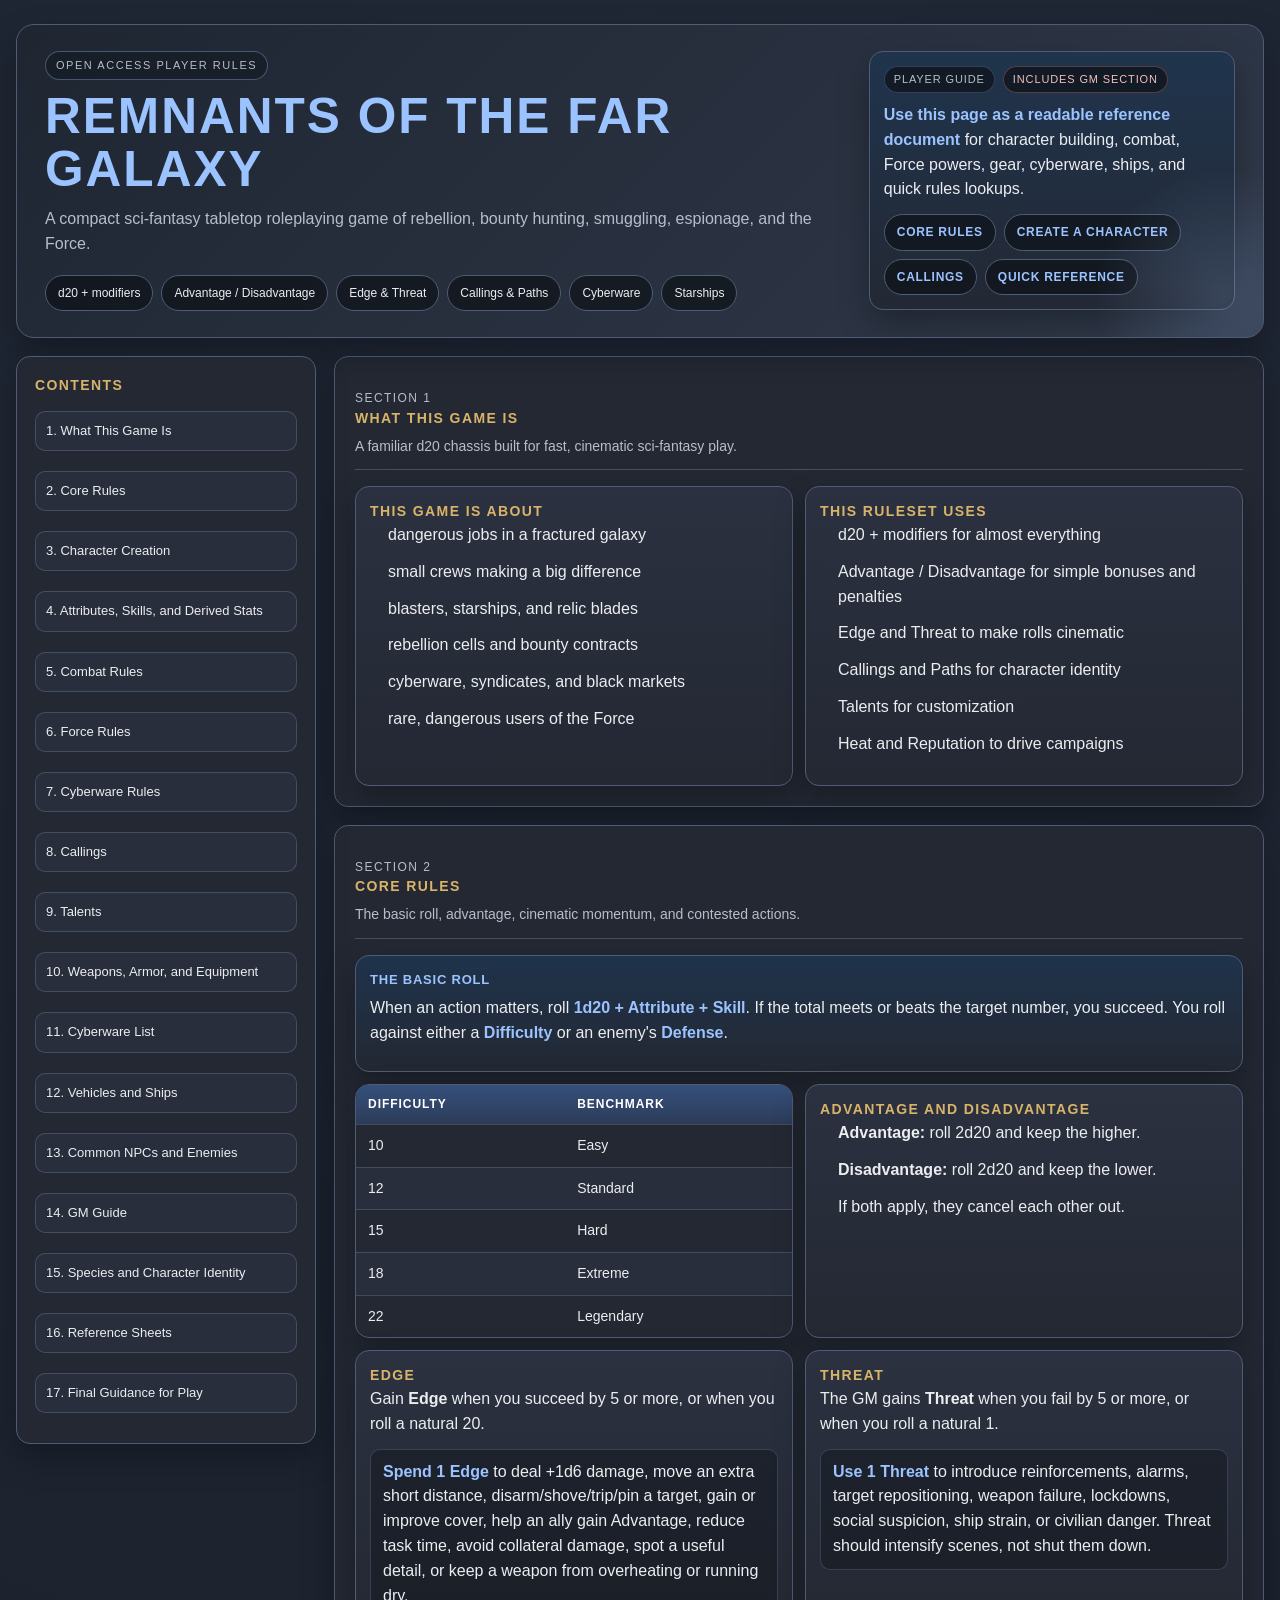
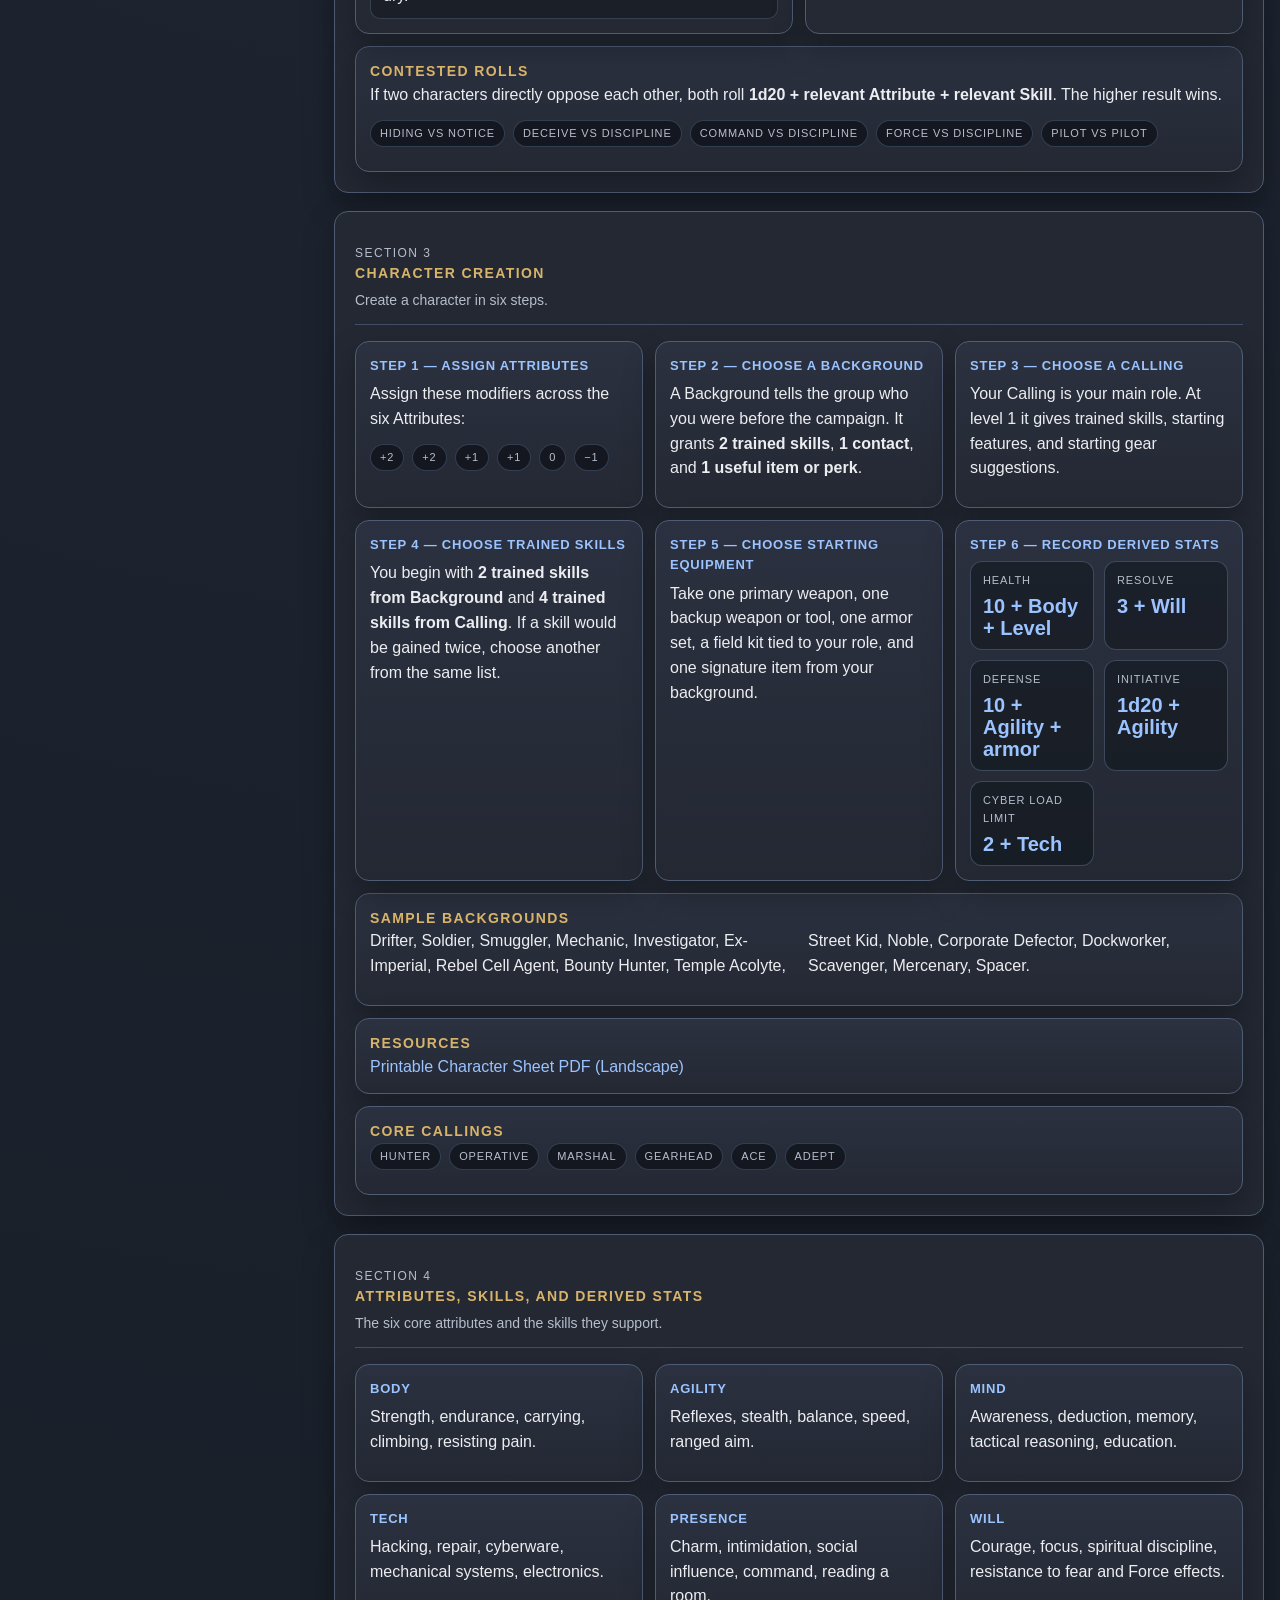
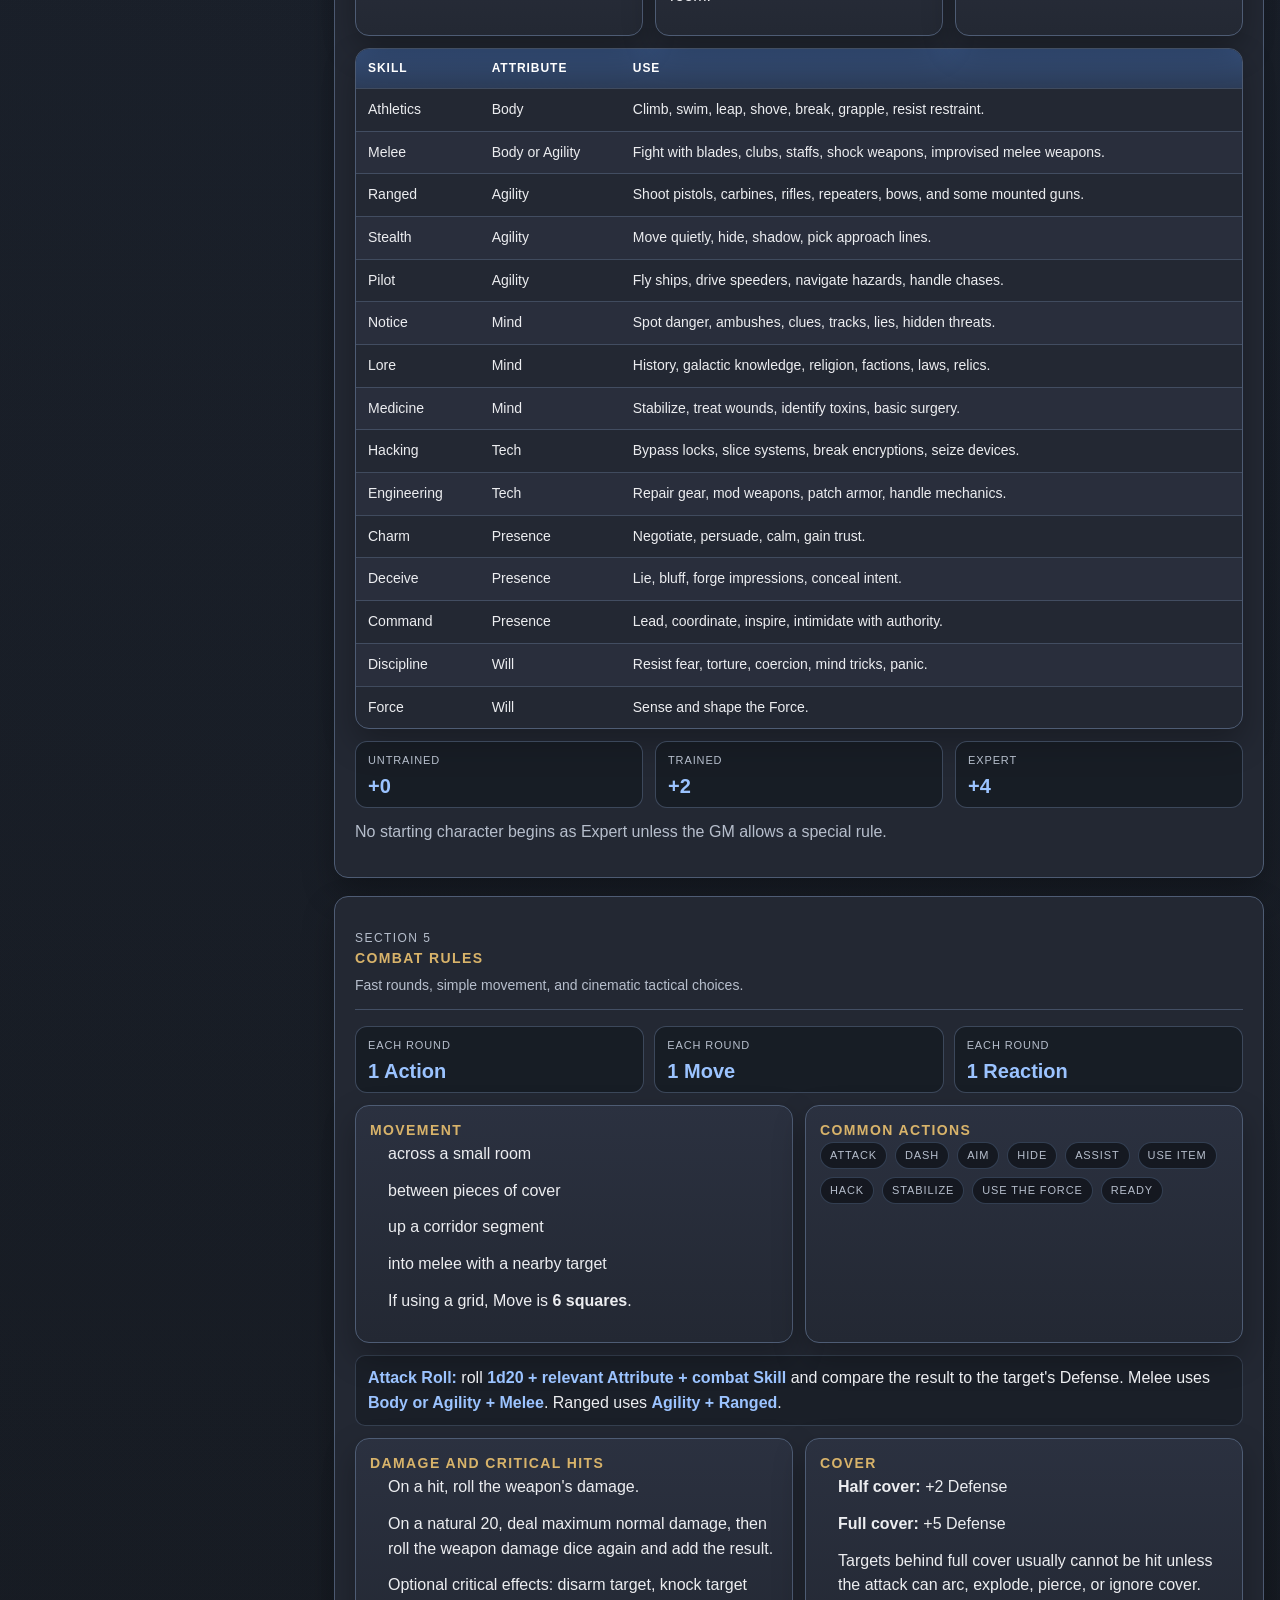
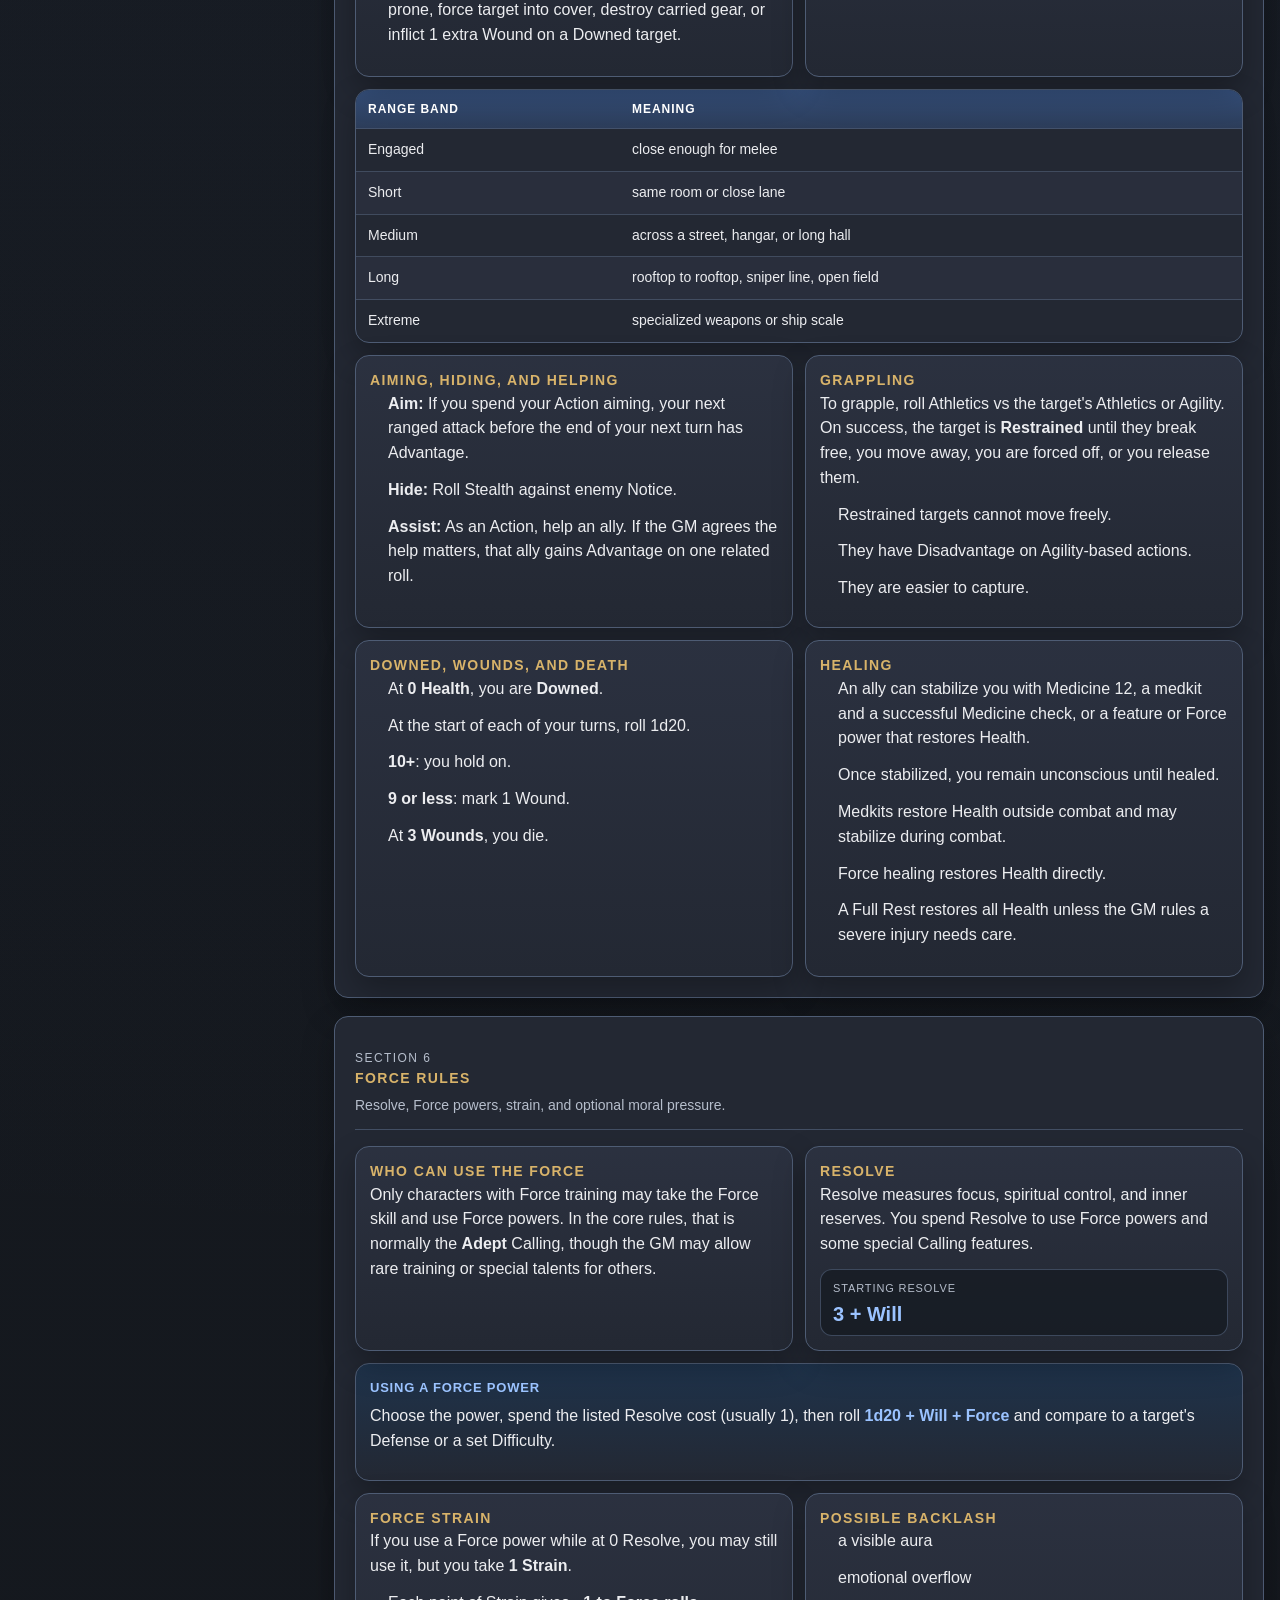
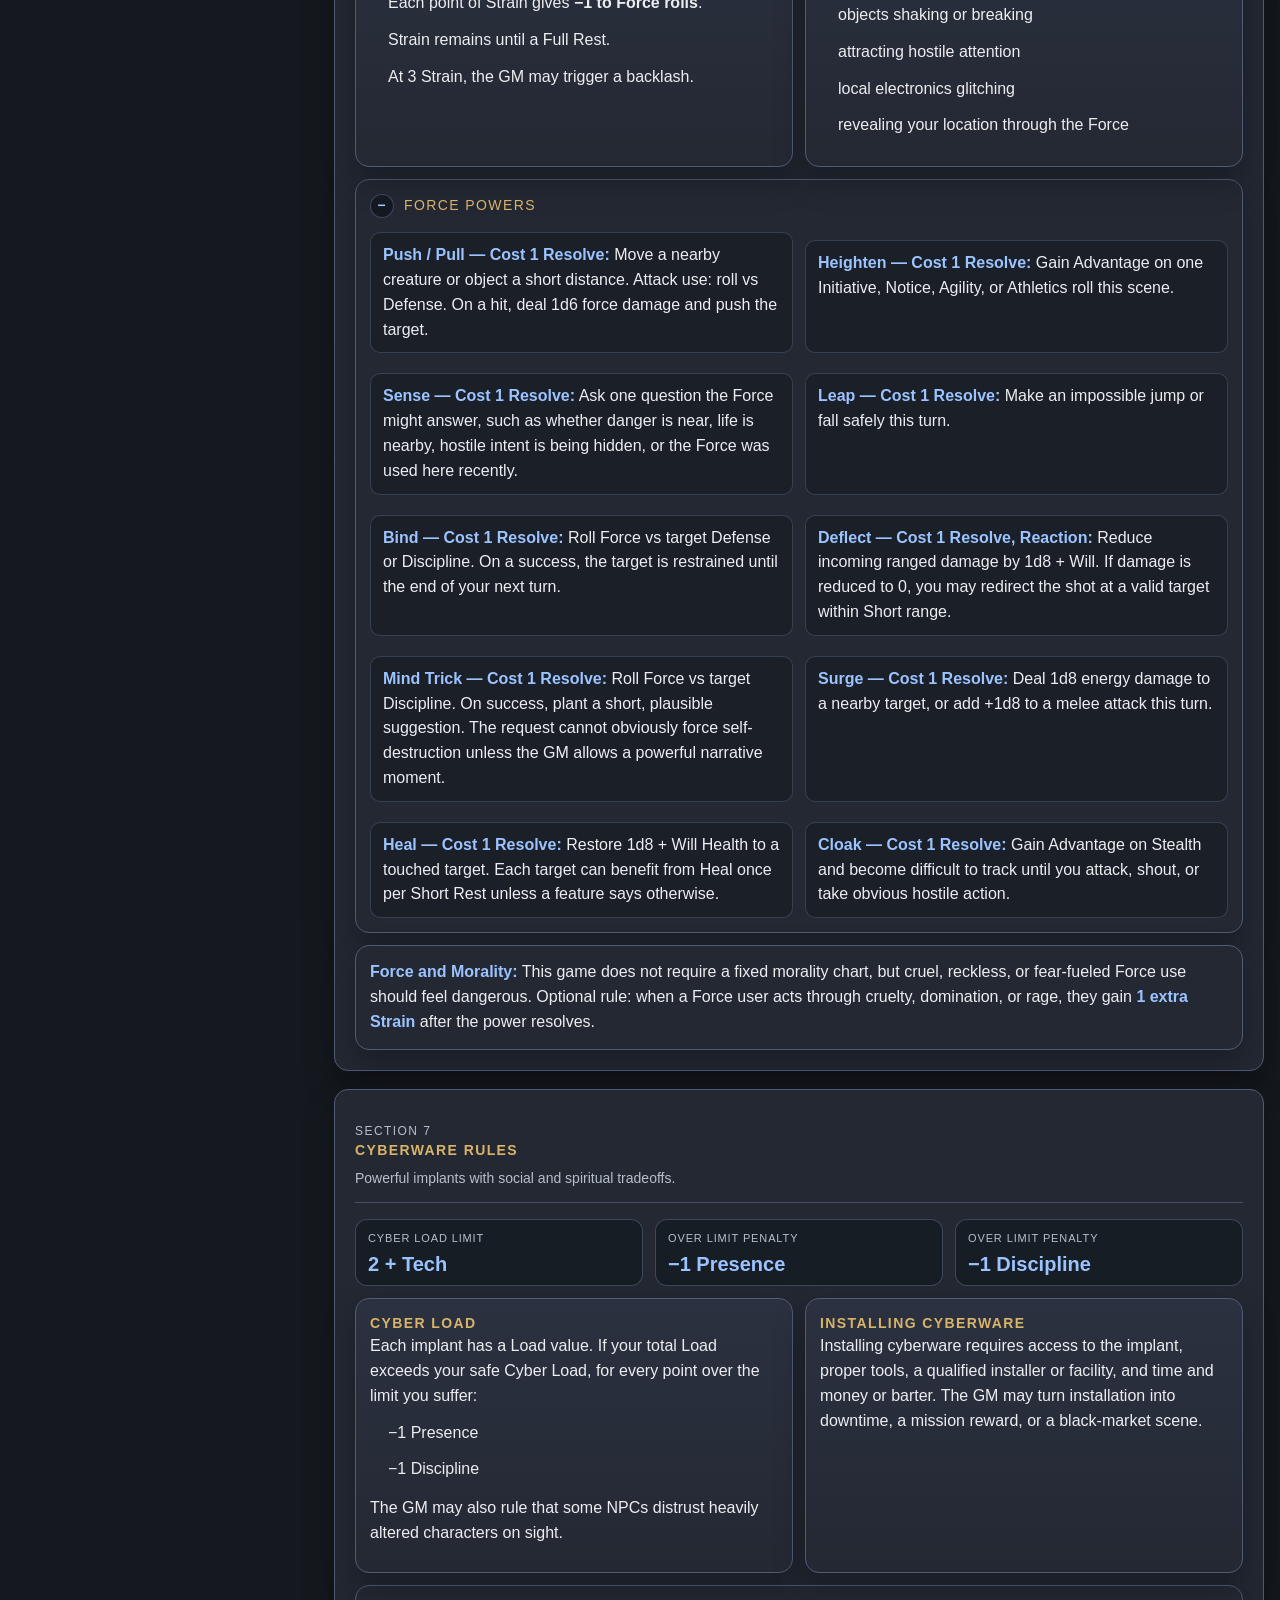
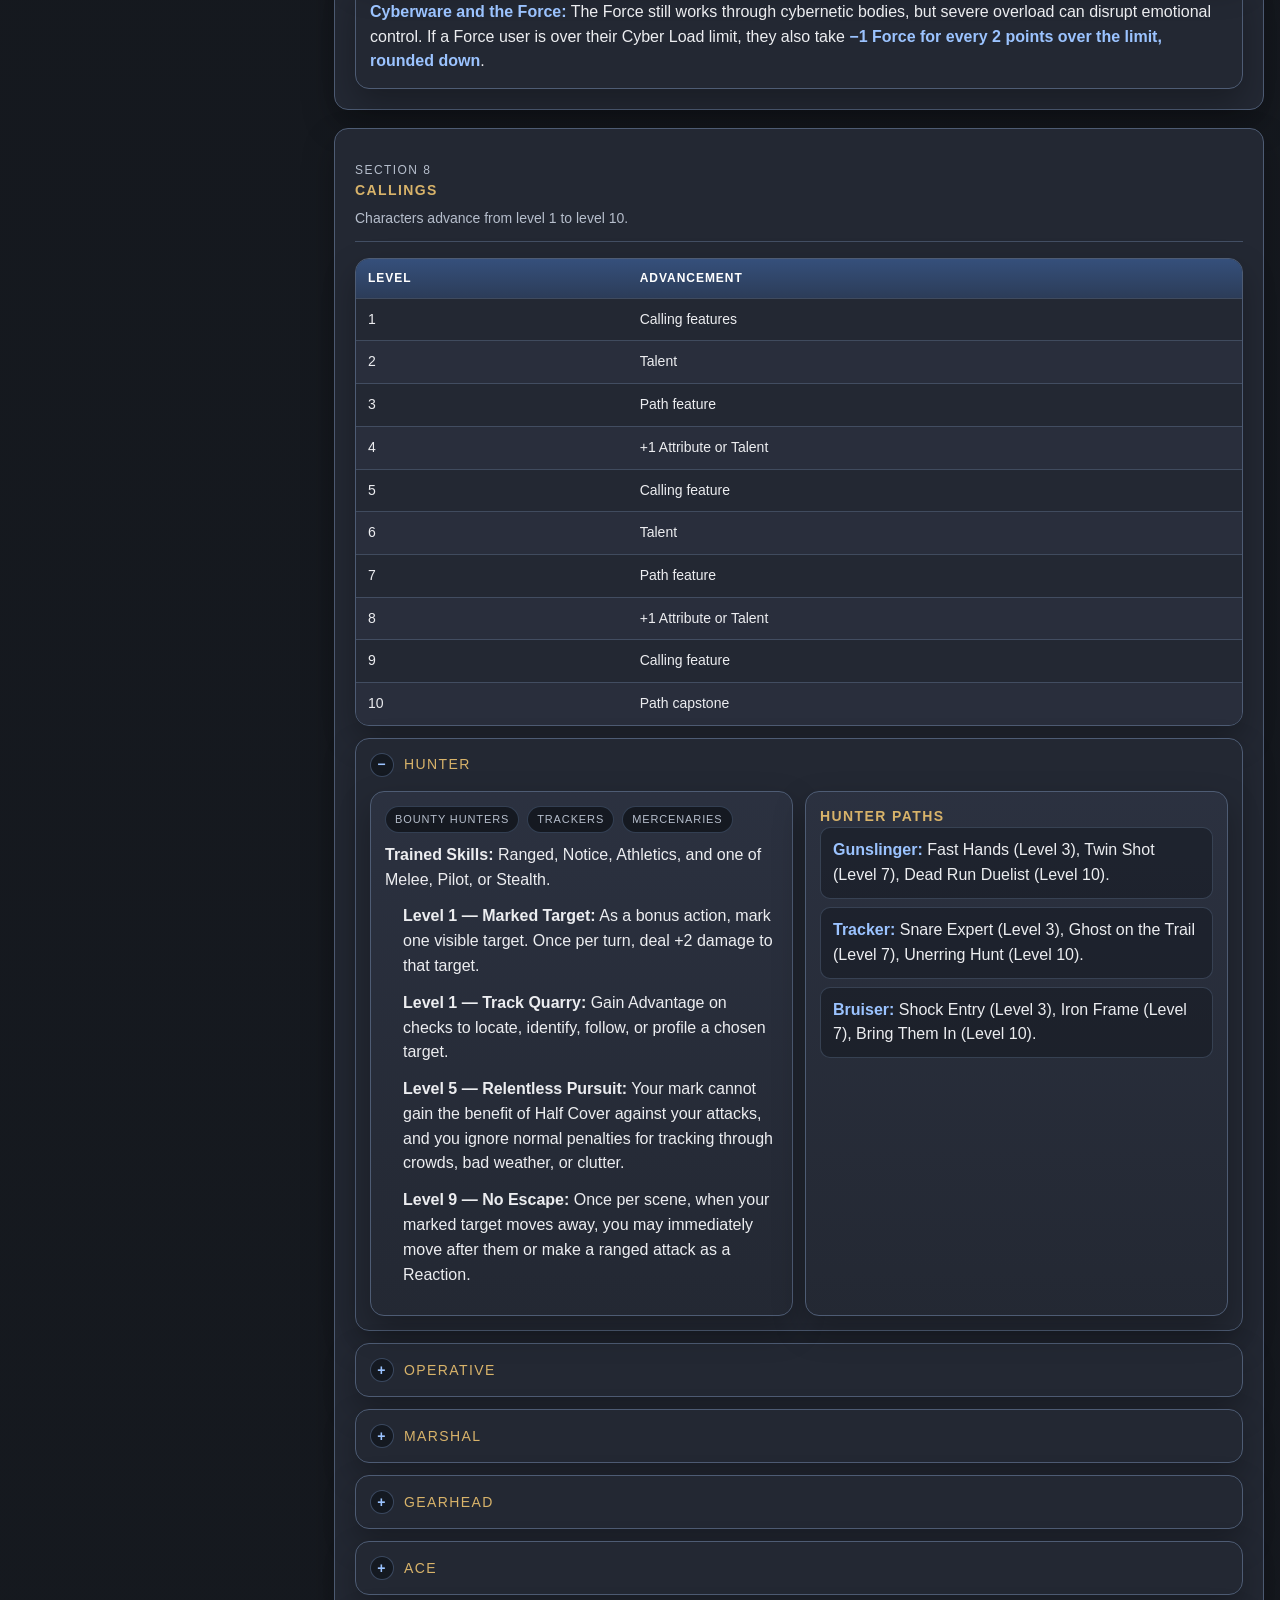
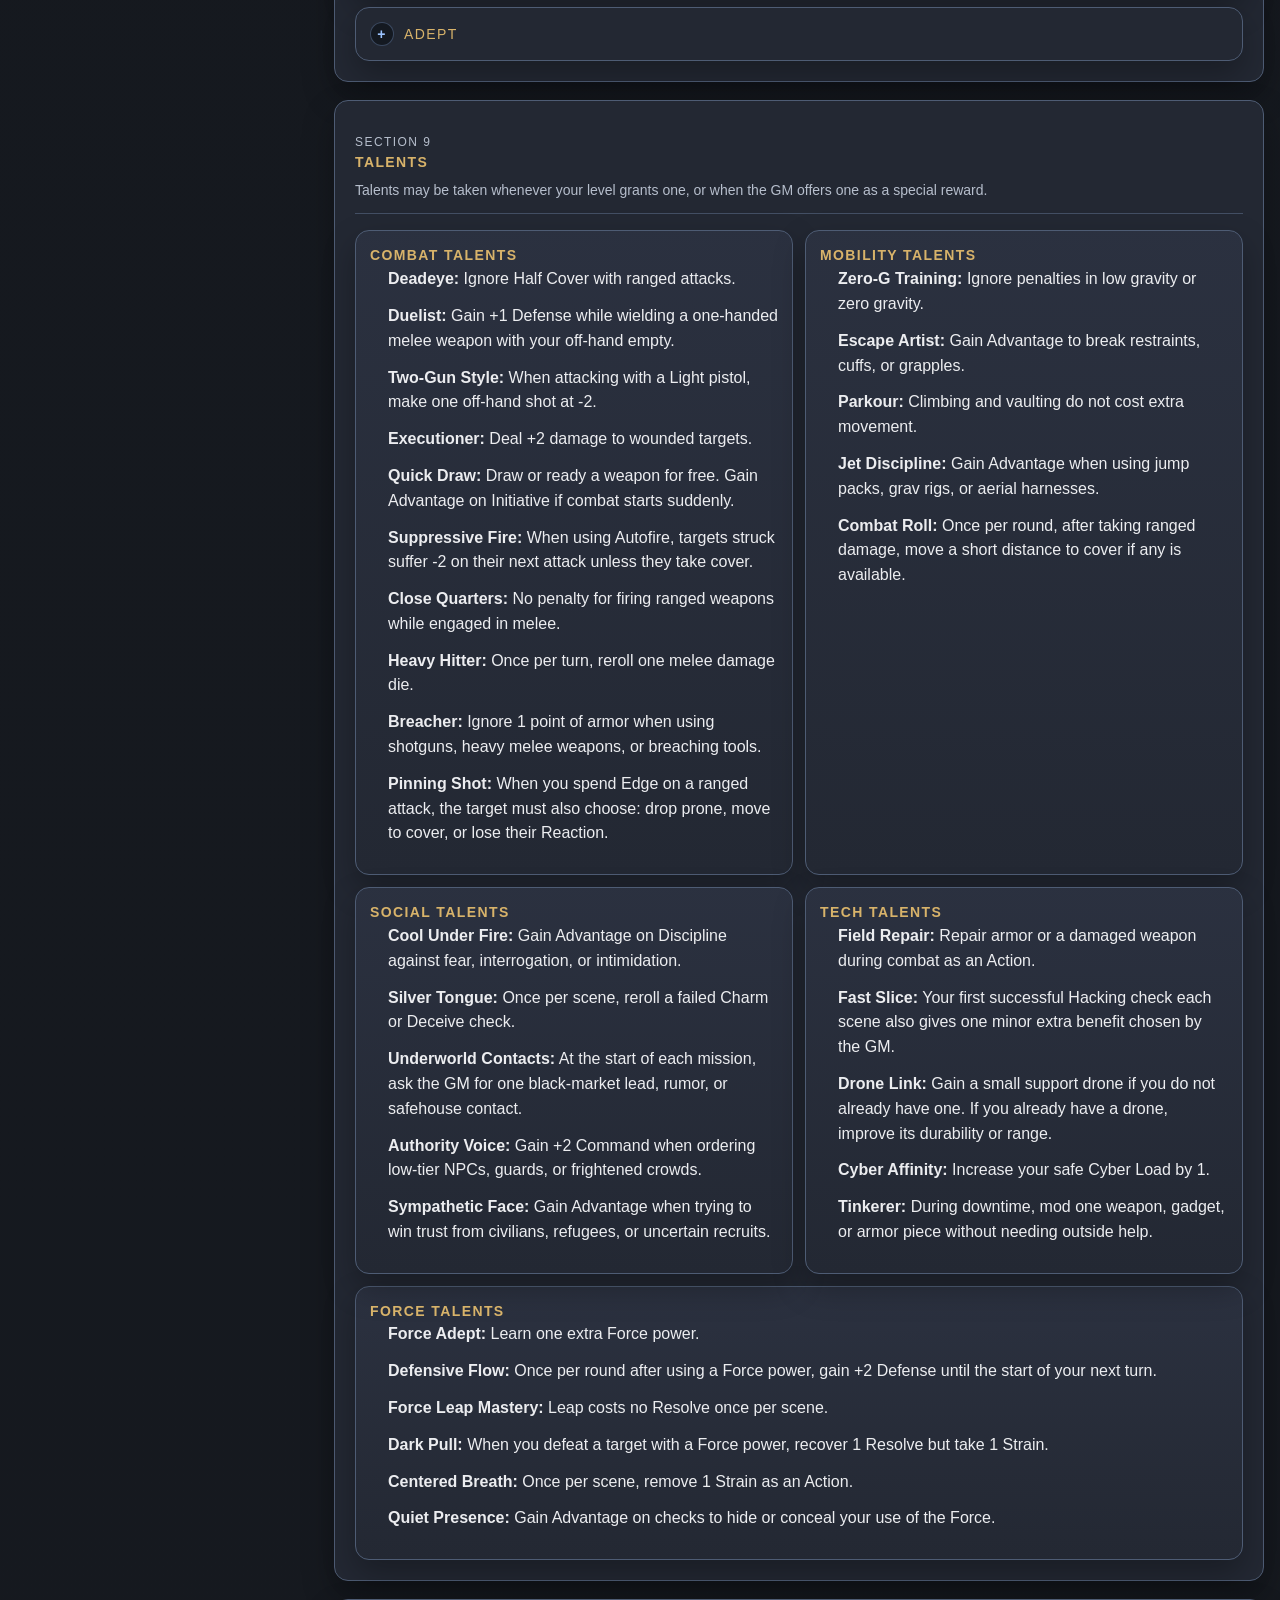
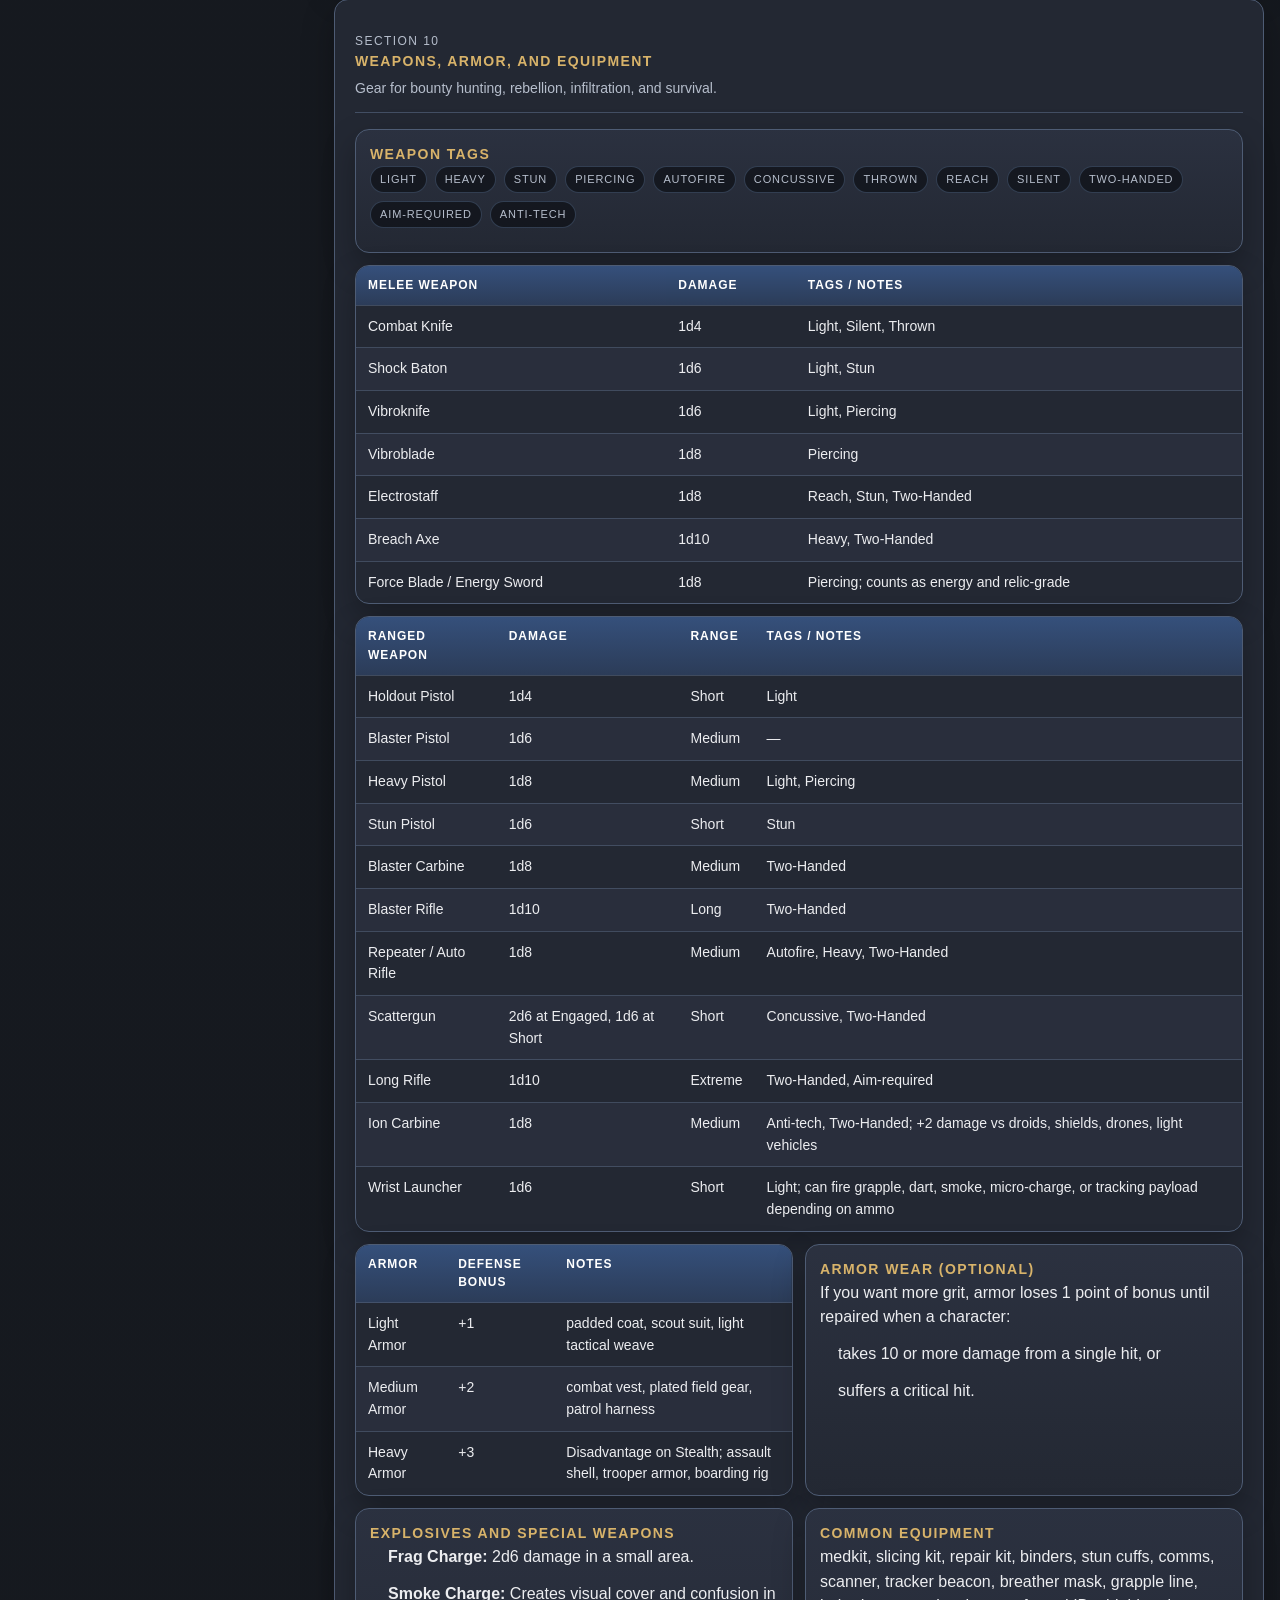
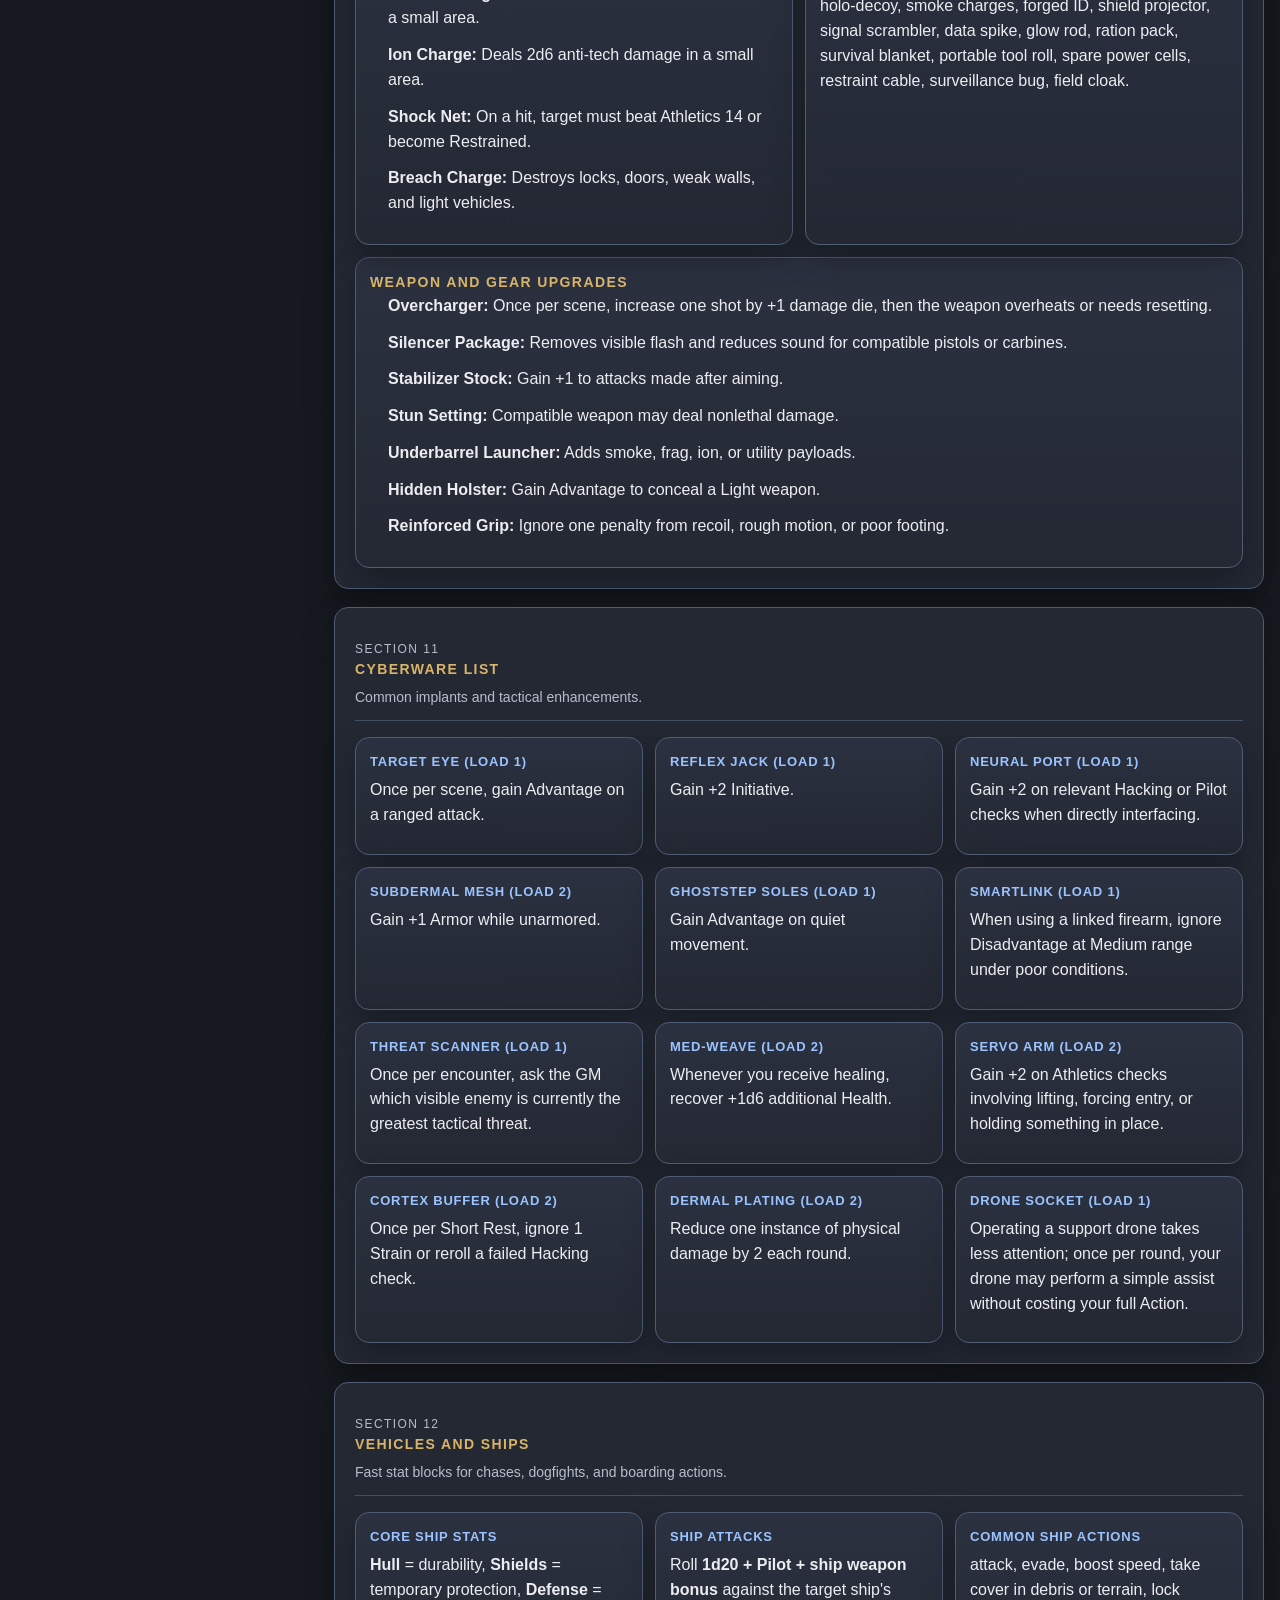
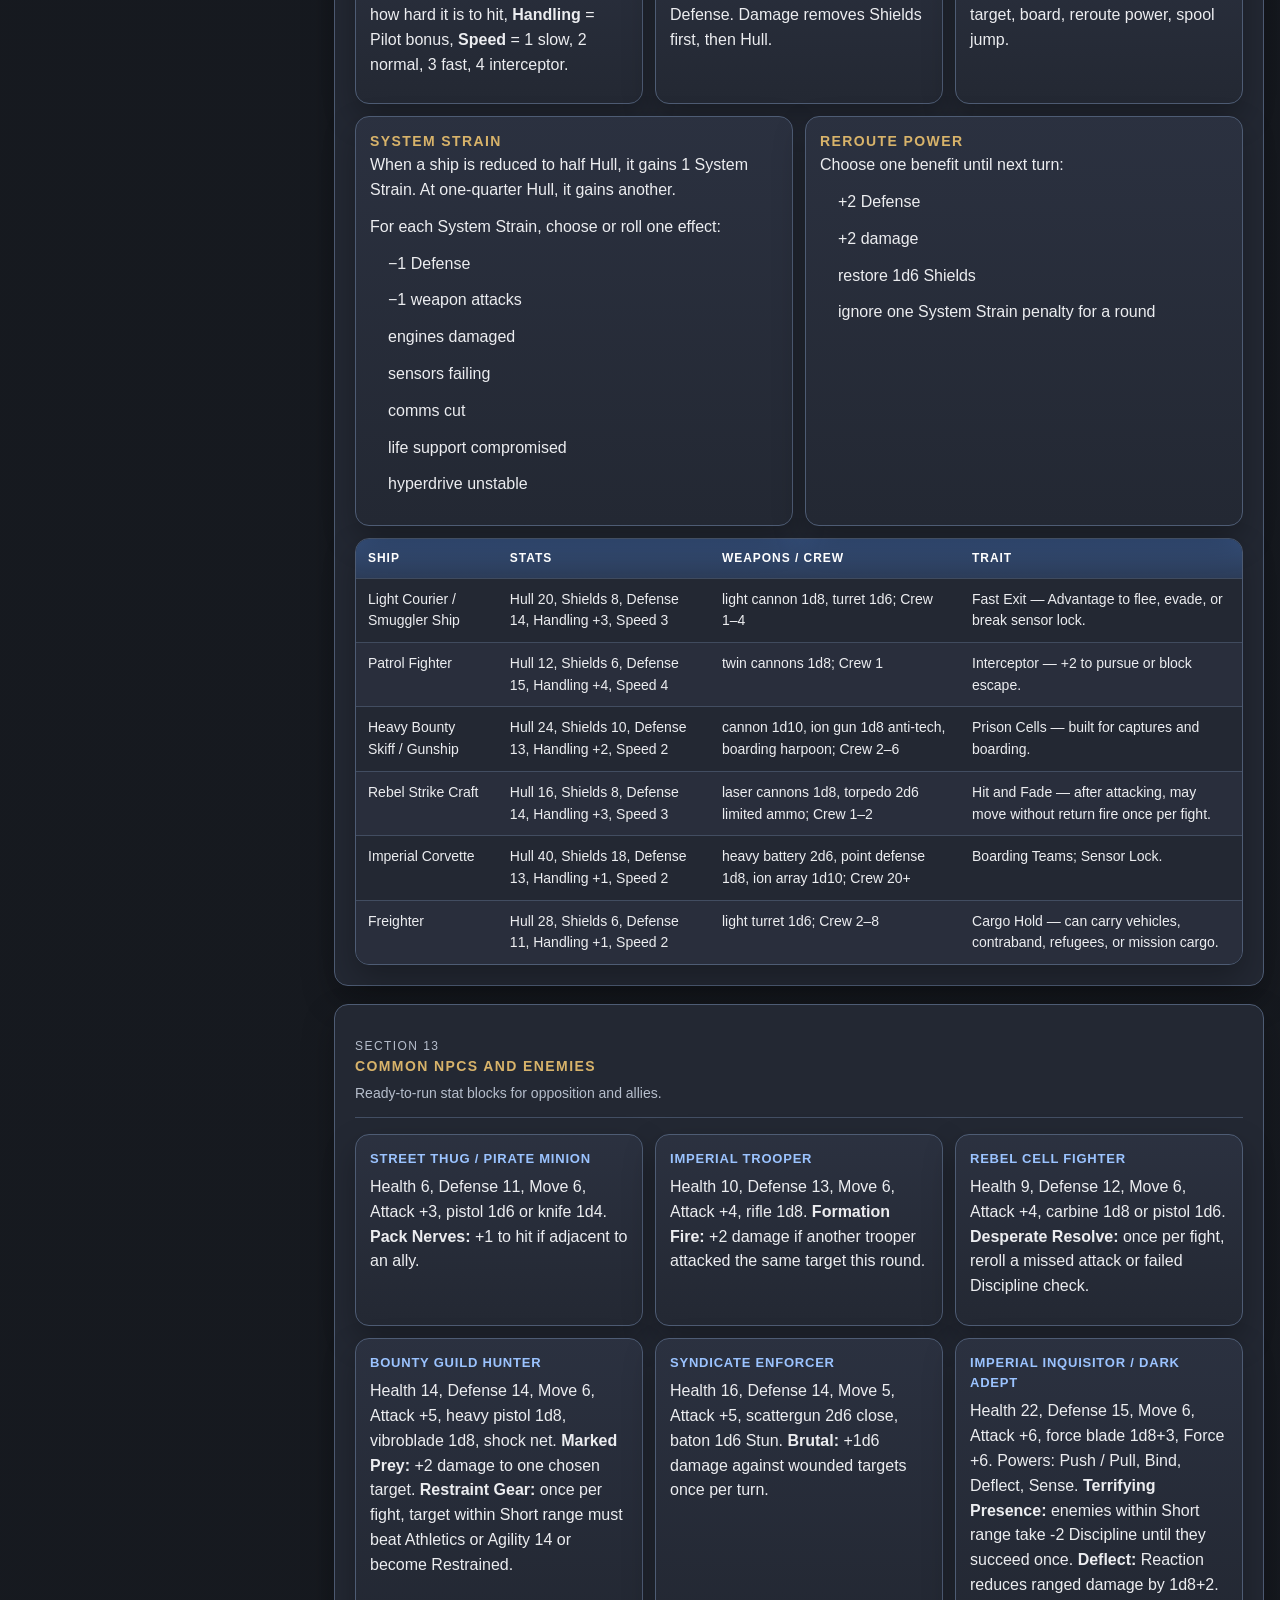
==== commit 2aba01fd: "Repo" ====
--- a/index.html
+++ b/index.html
@@ -657,6 +657,11 @@
                 </div>
 
                 <div class="card" style="margin-top:12px;">
+                    <h3 class="mini-title">Resources</h3>
+                    <a href="/website/rtfg_google_docs_printable.pdf" download>Printable Character Sheet PDF (Landscape)</a>
+                </div>
+
+                <div class="card" style="margin-top:12px;">
                     <h3 class="mini-title">Core Callings</h3>
                     <div class="tag-row">
                         <span class="tag">Hunter</span>
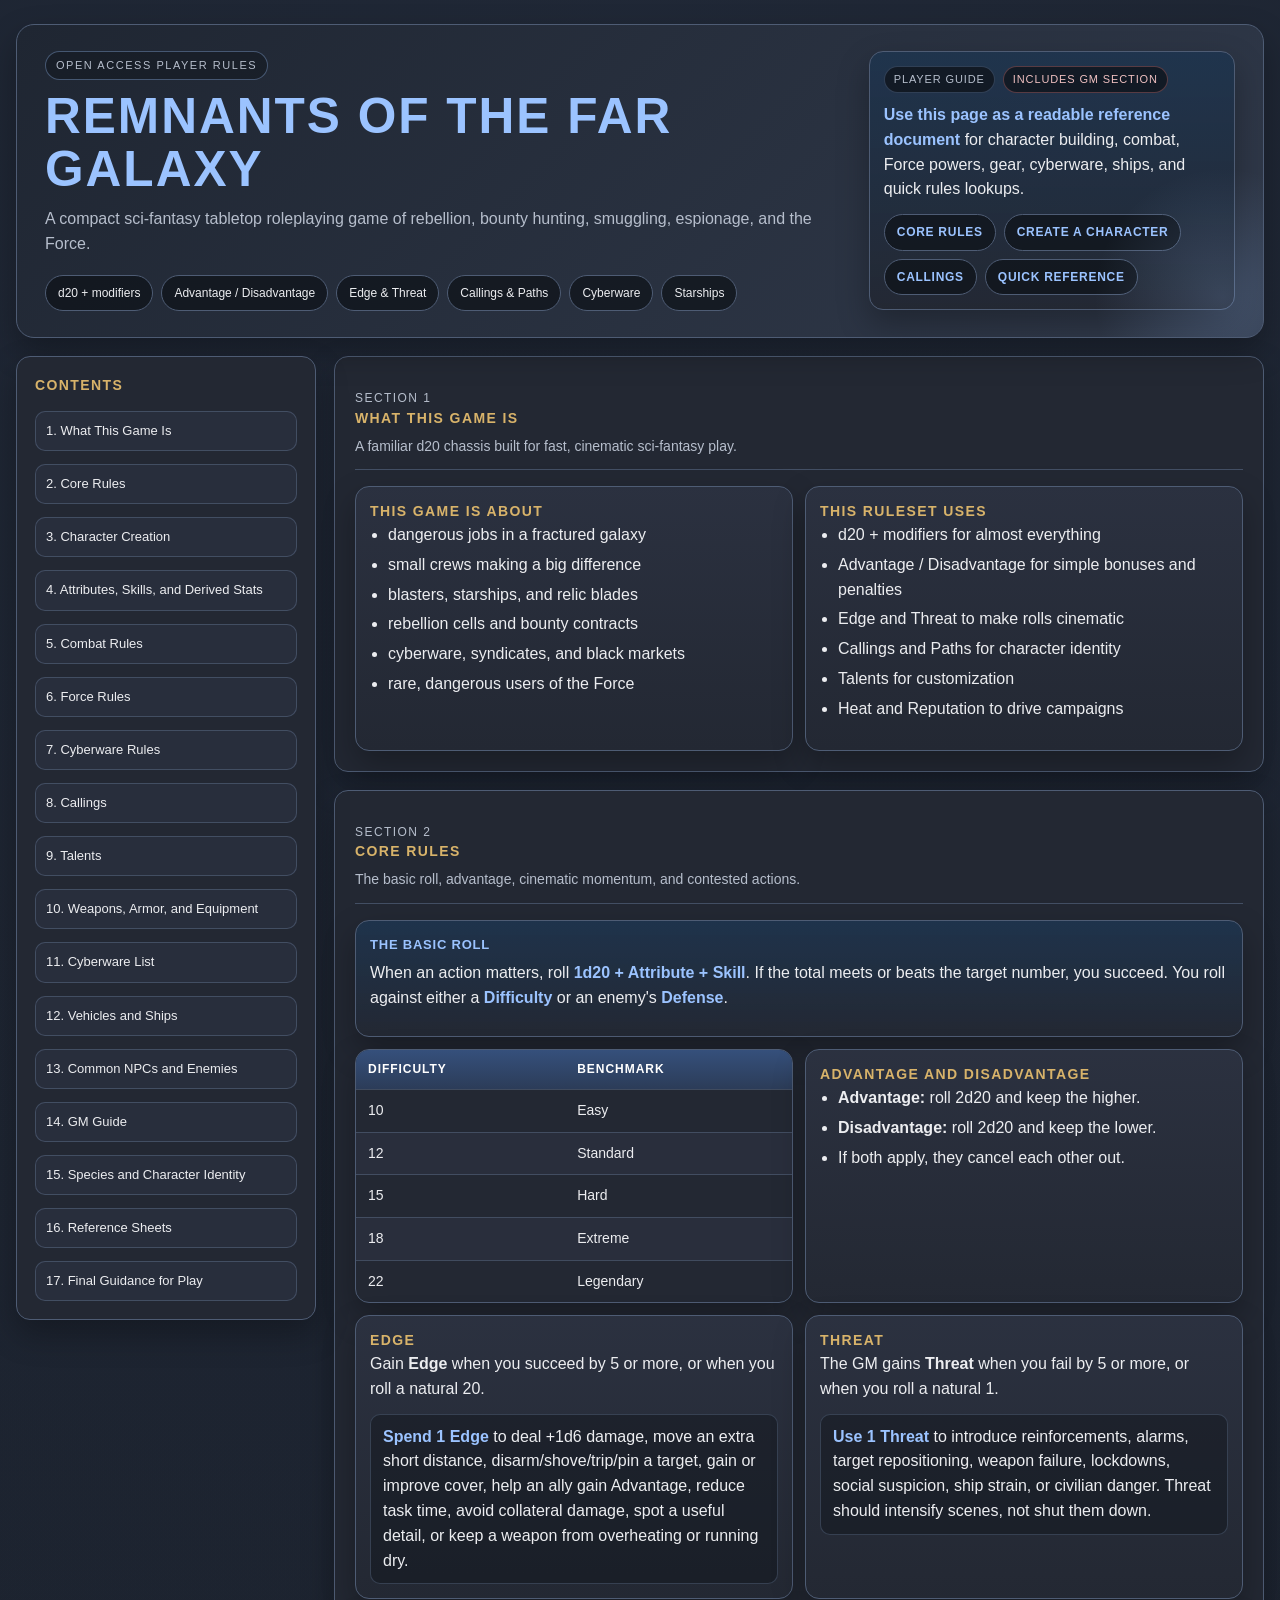
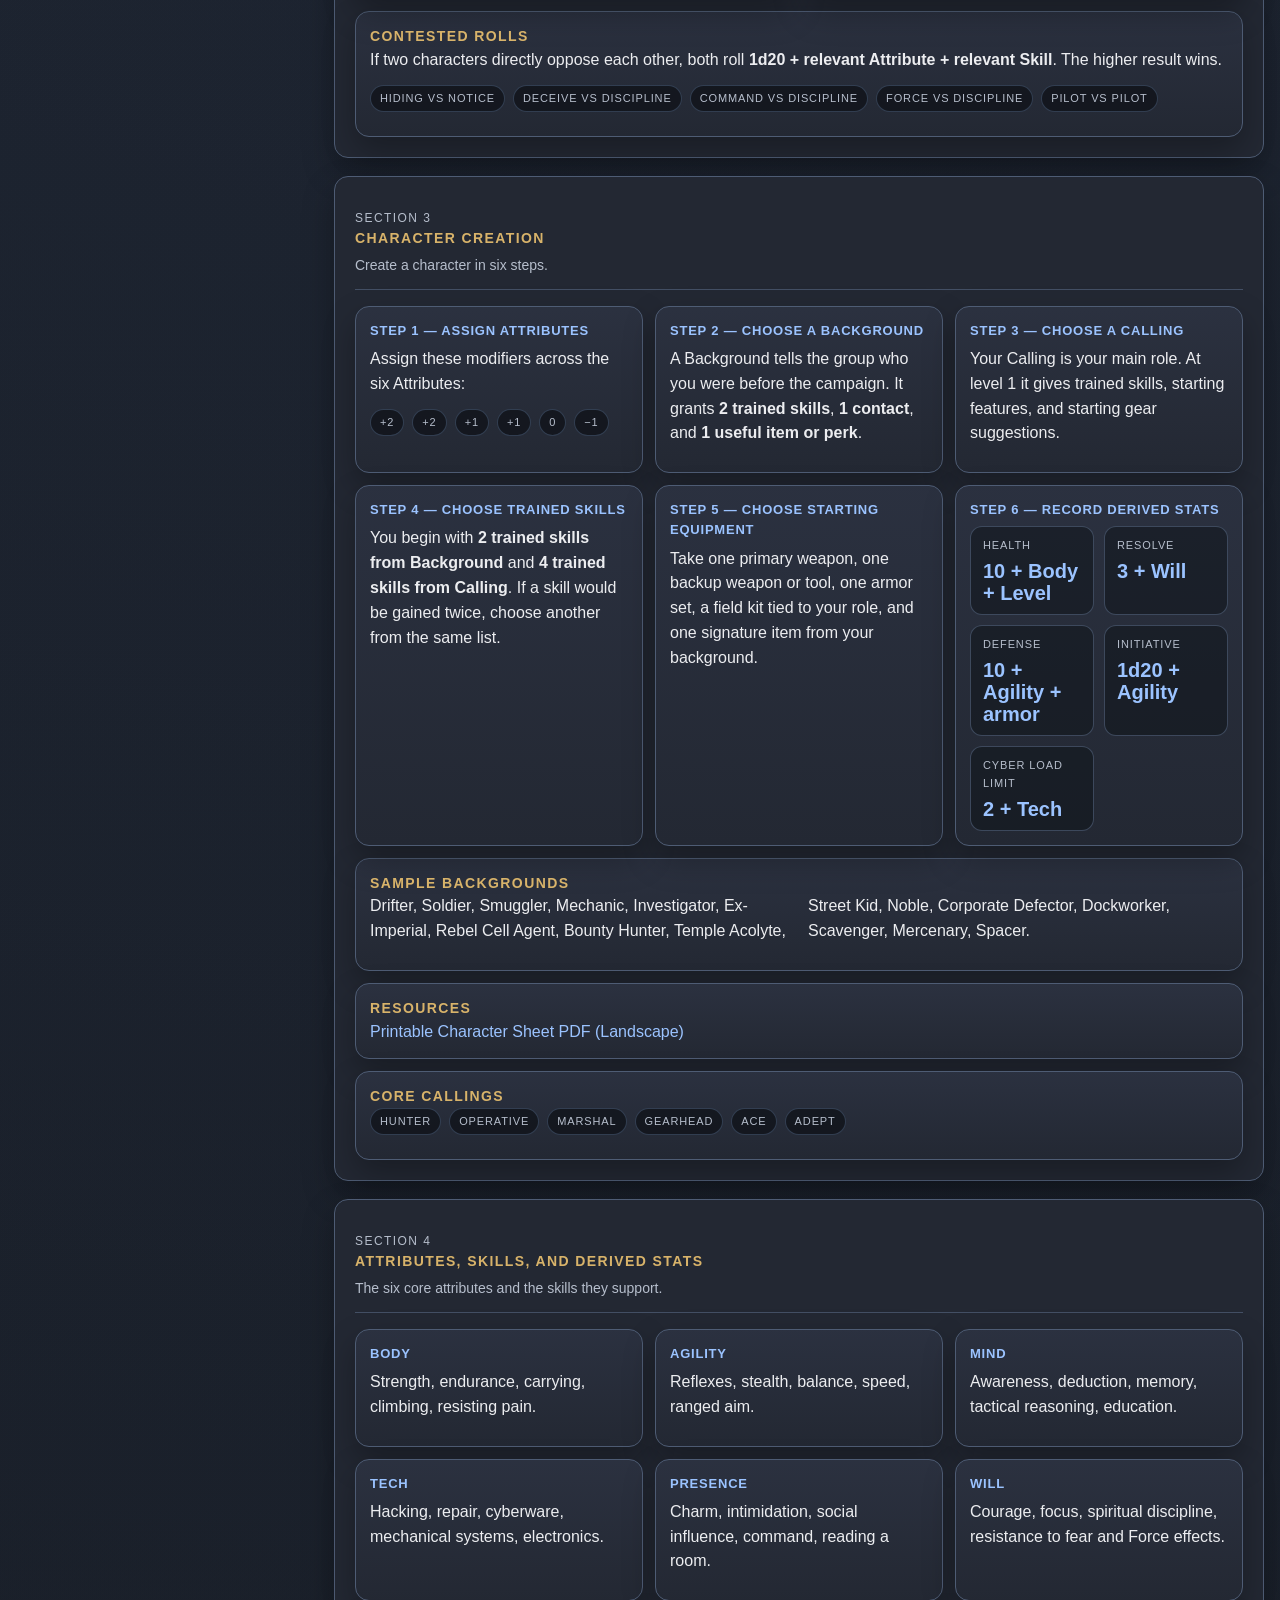
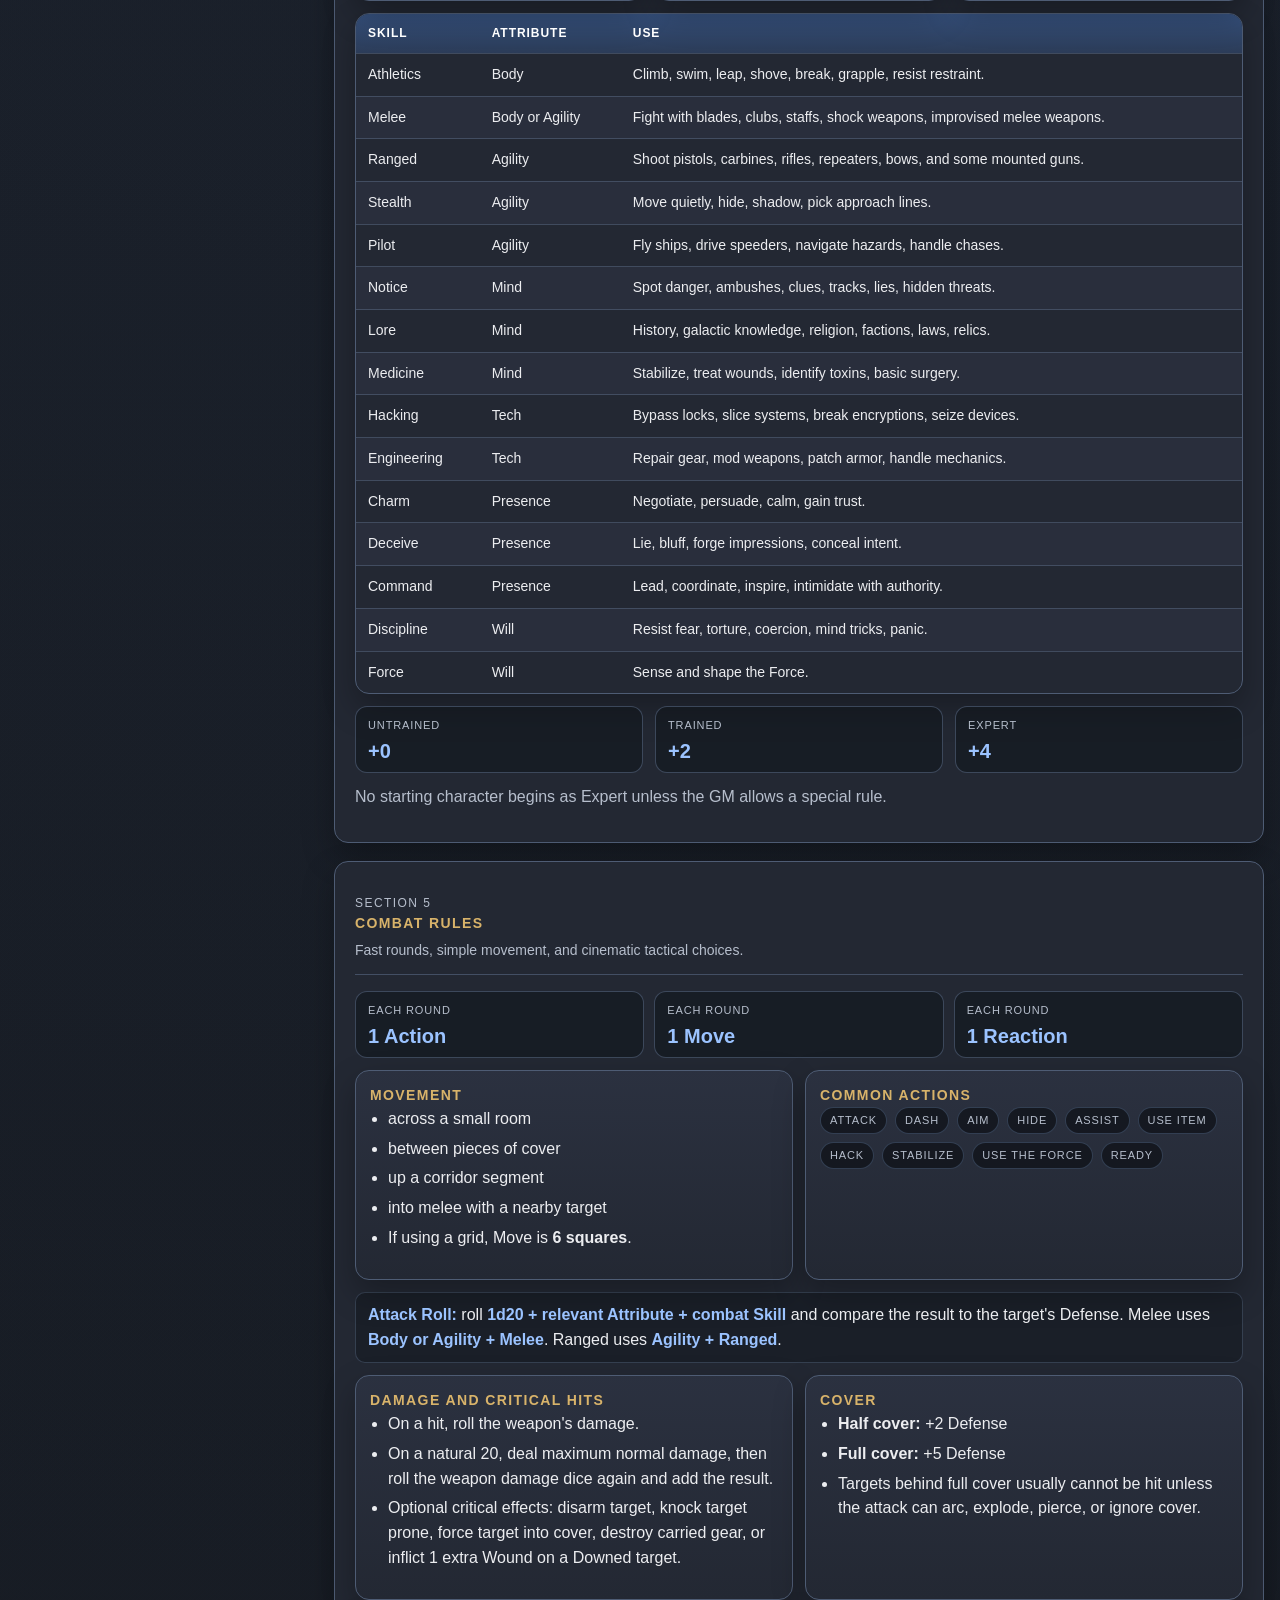
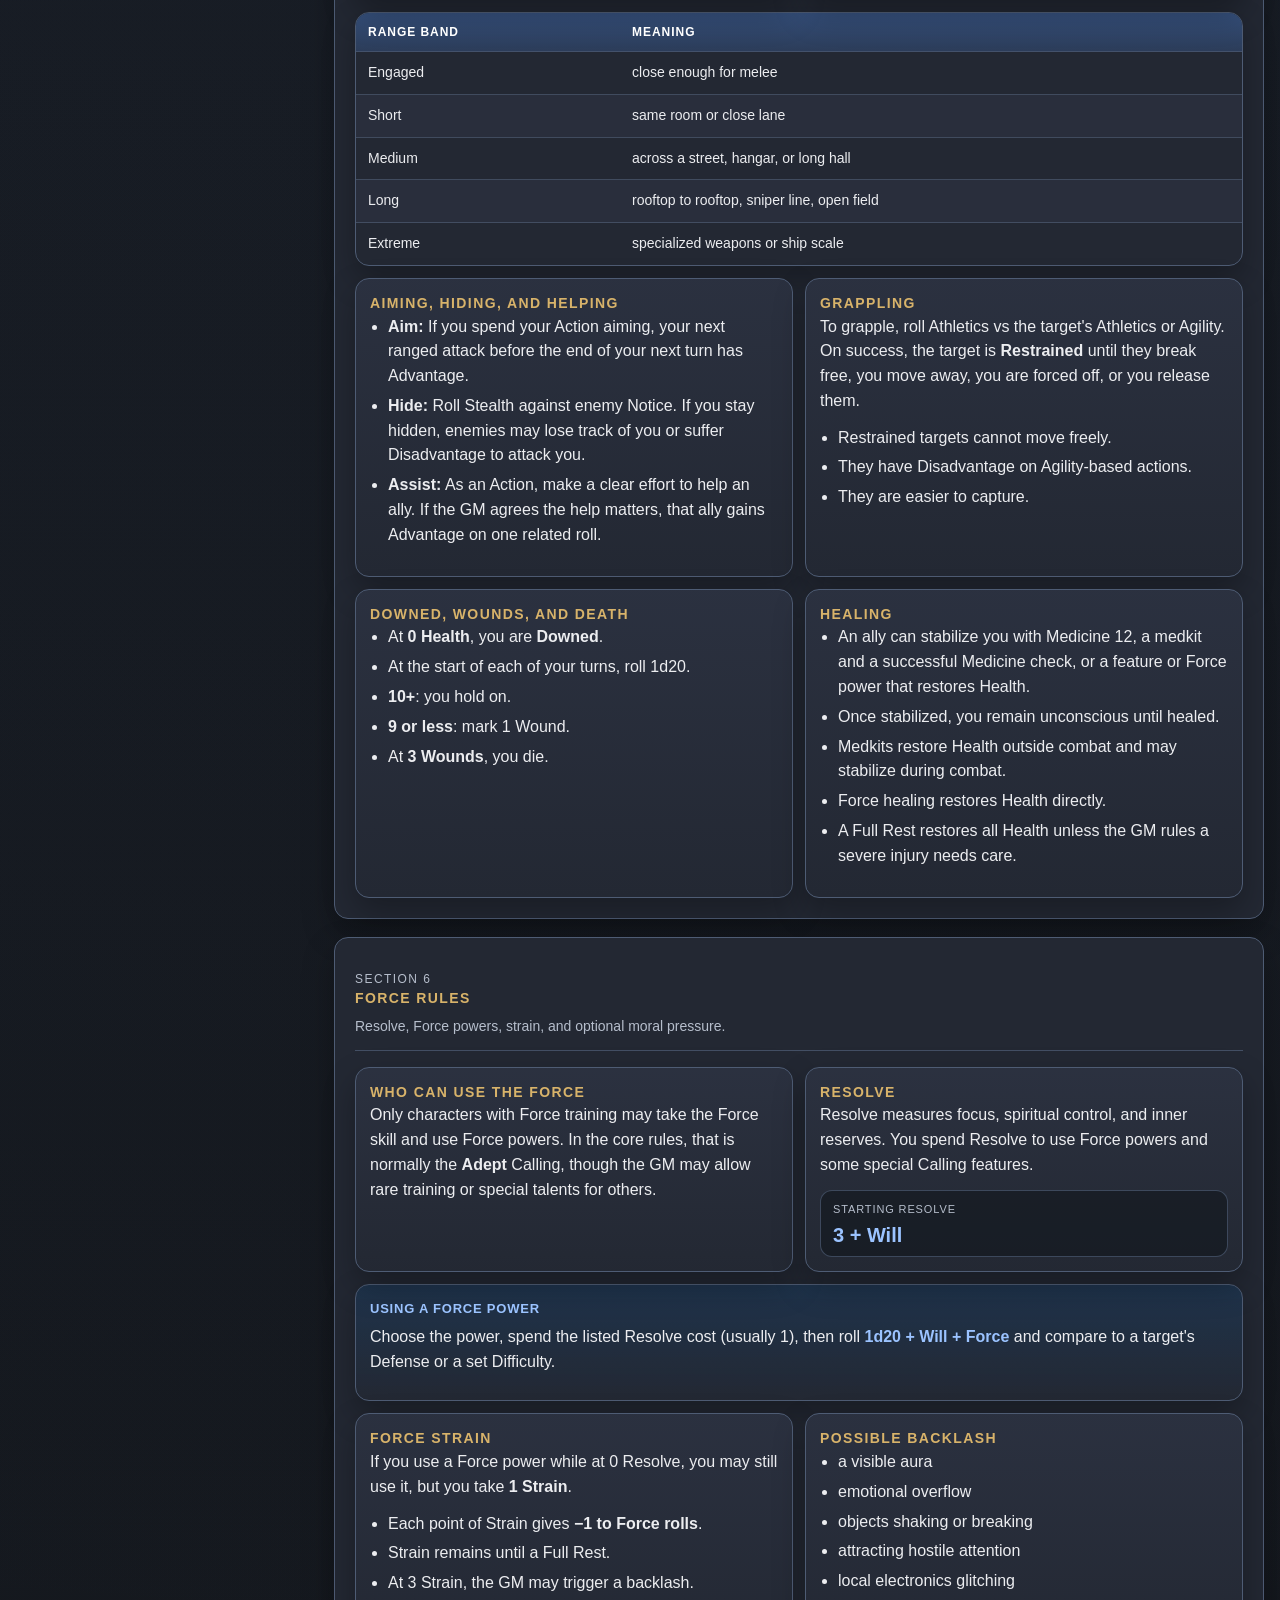
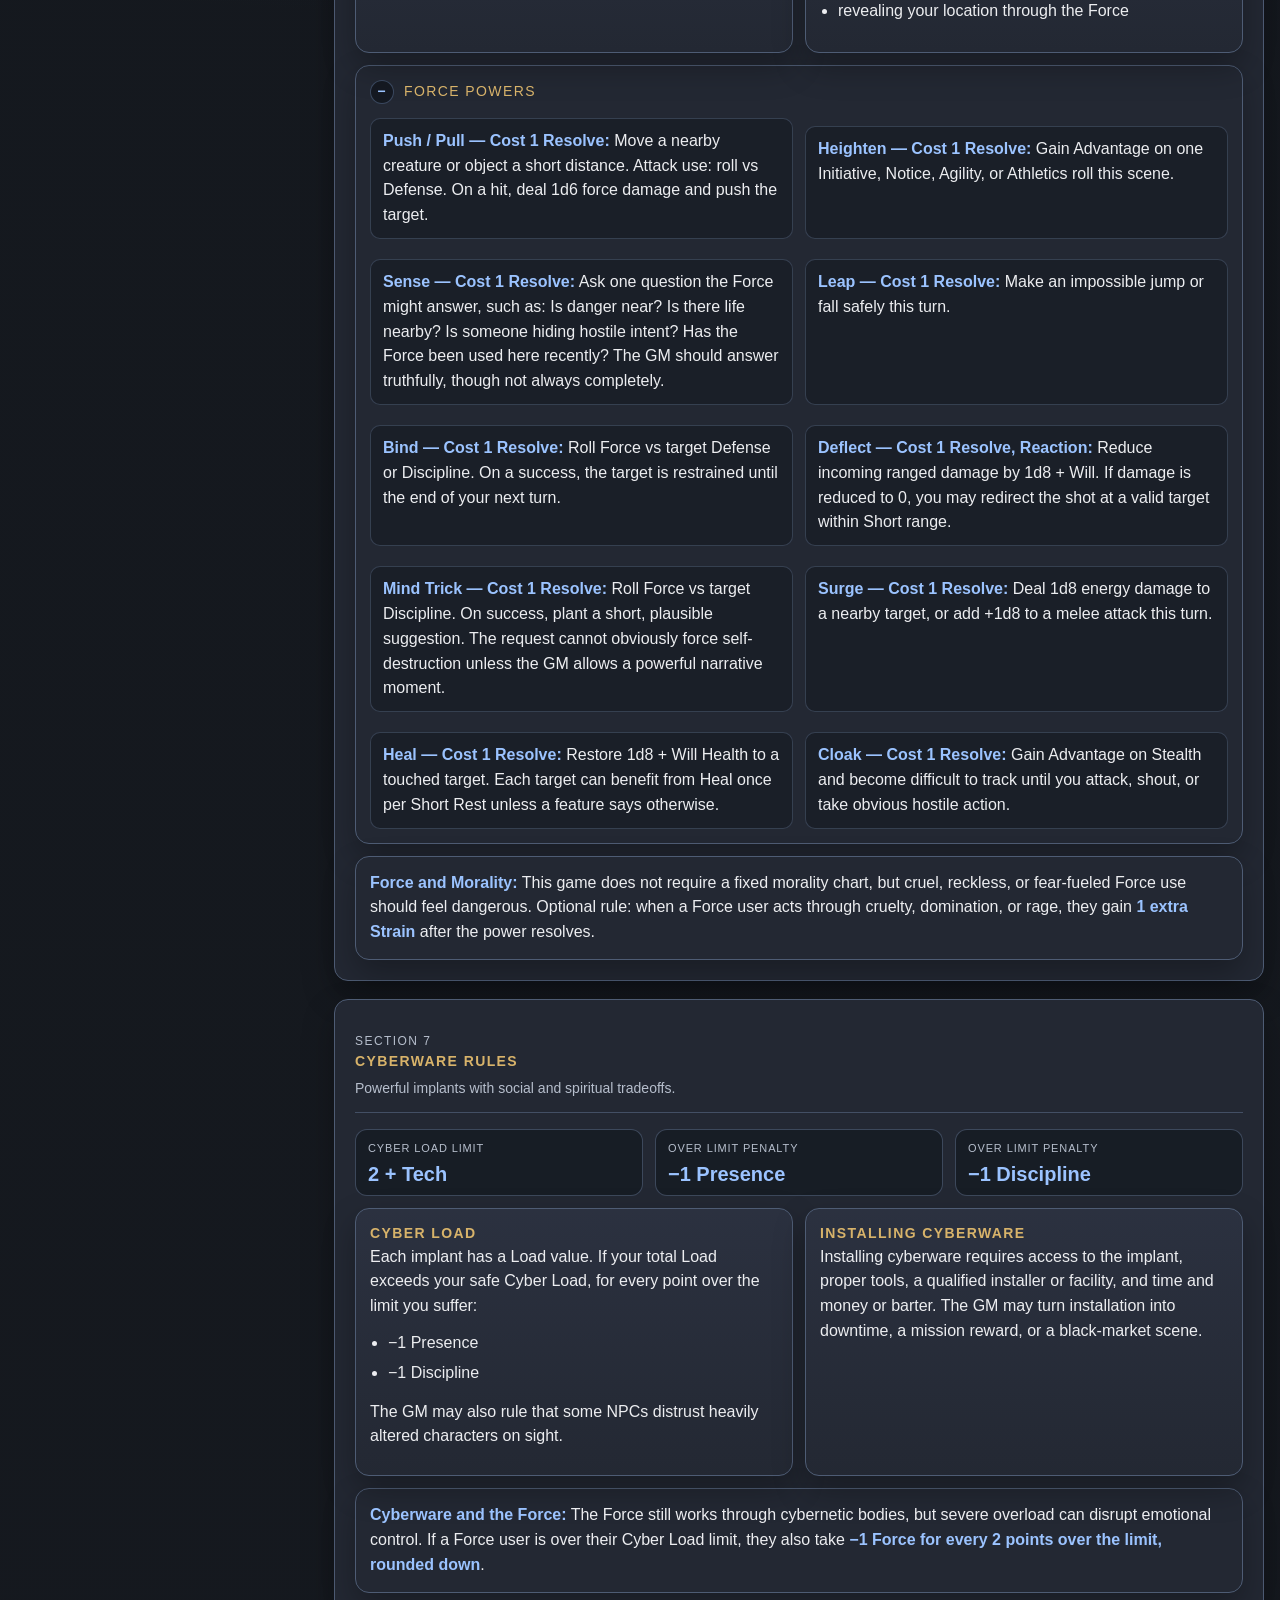
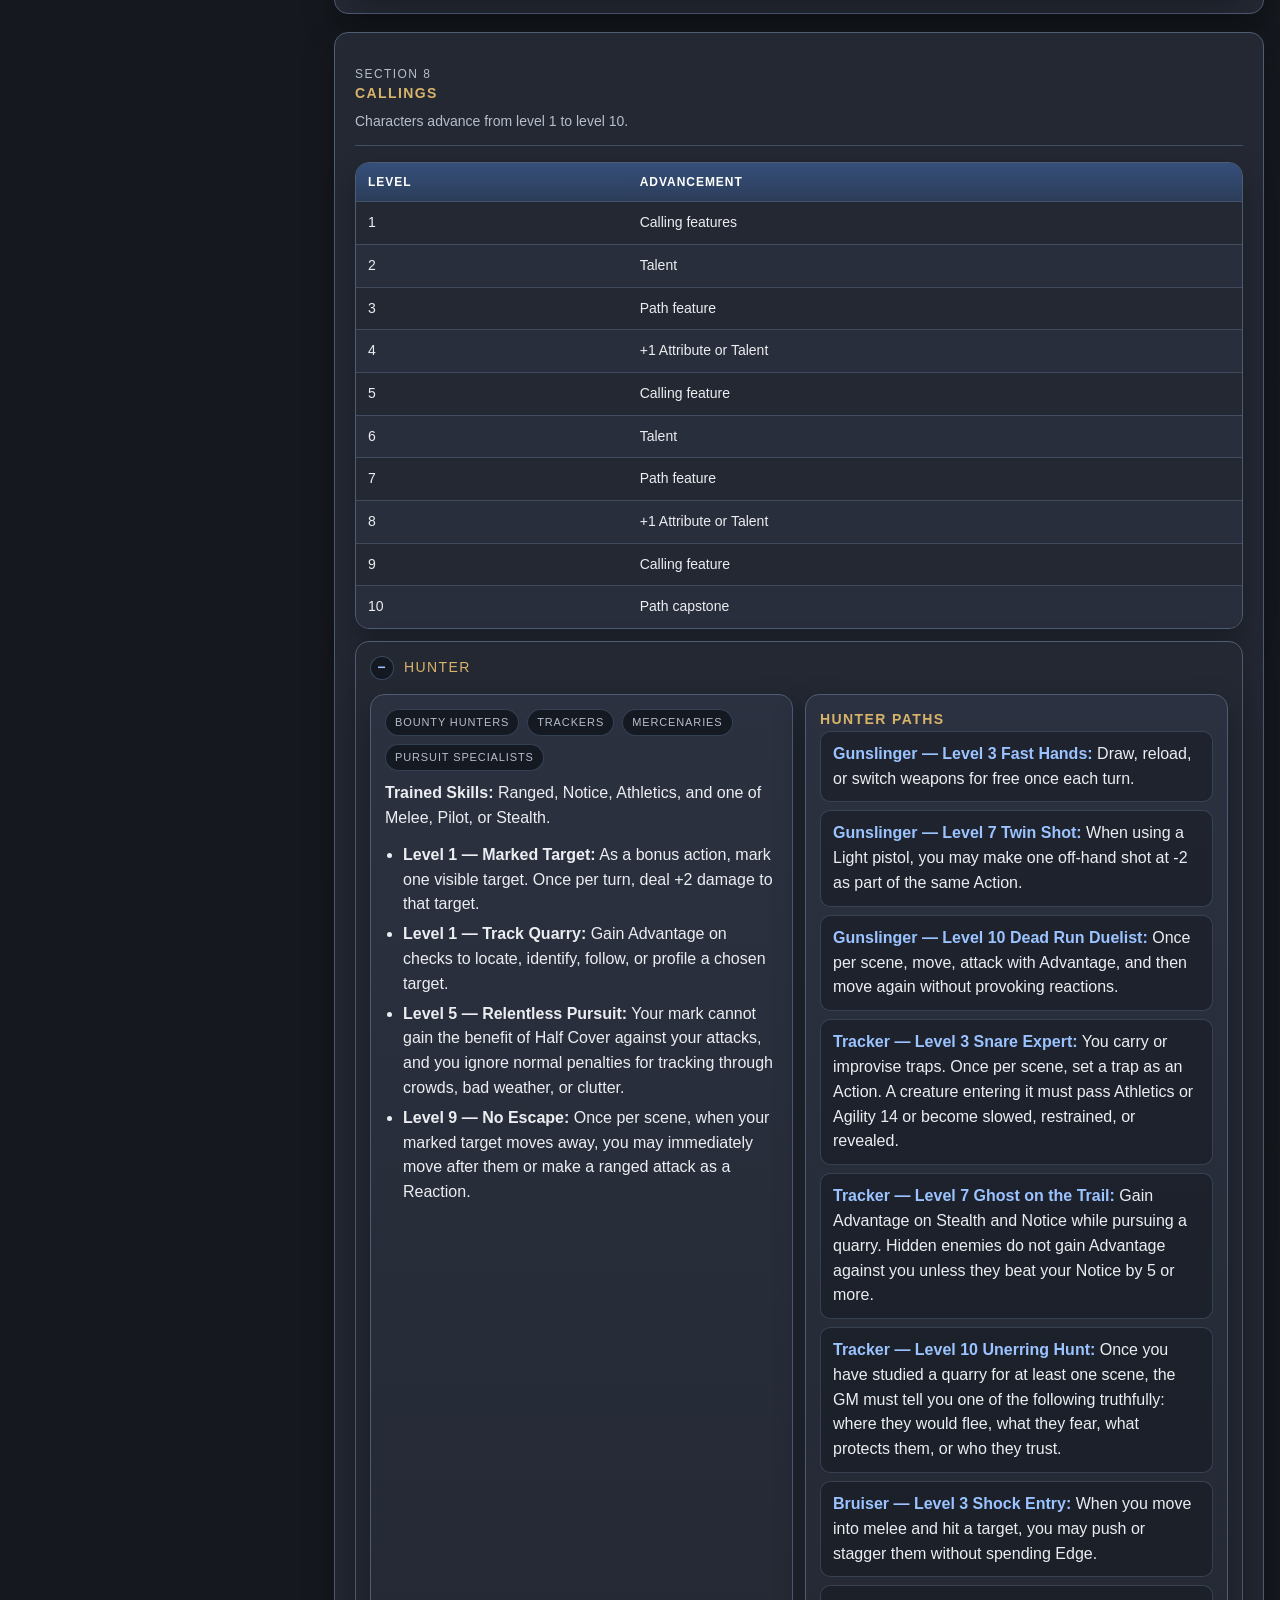
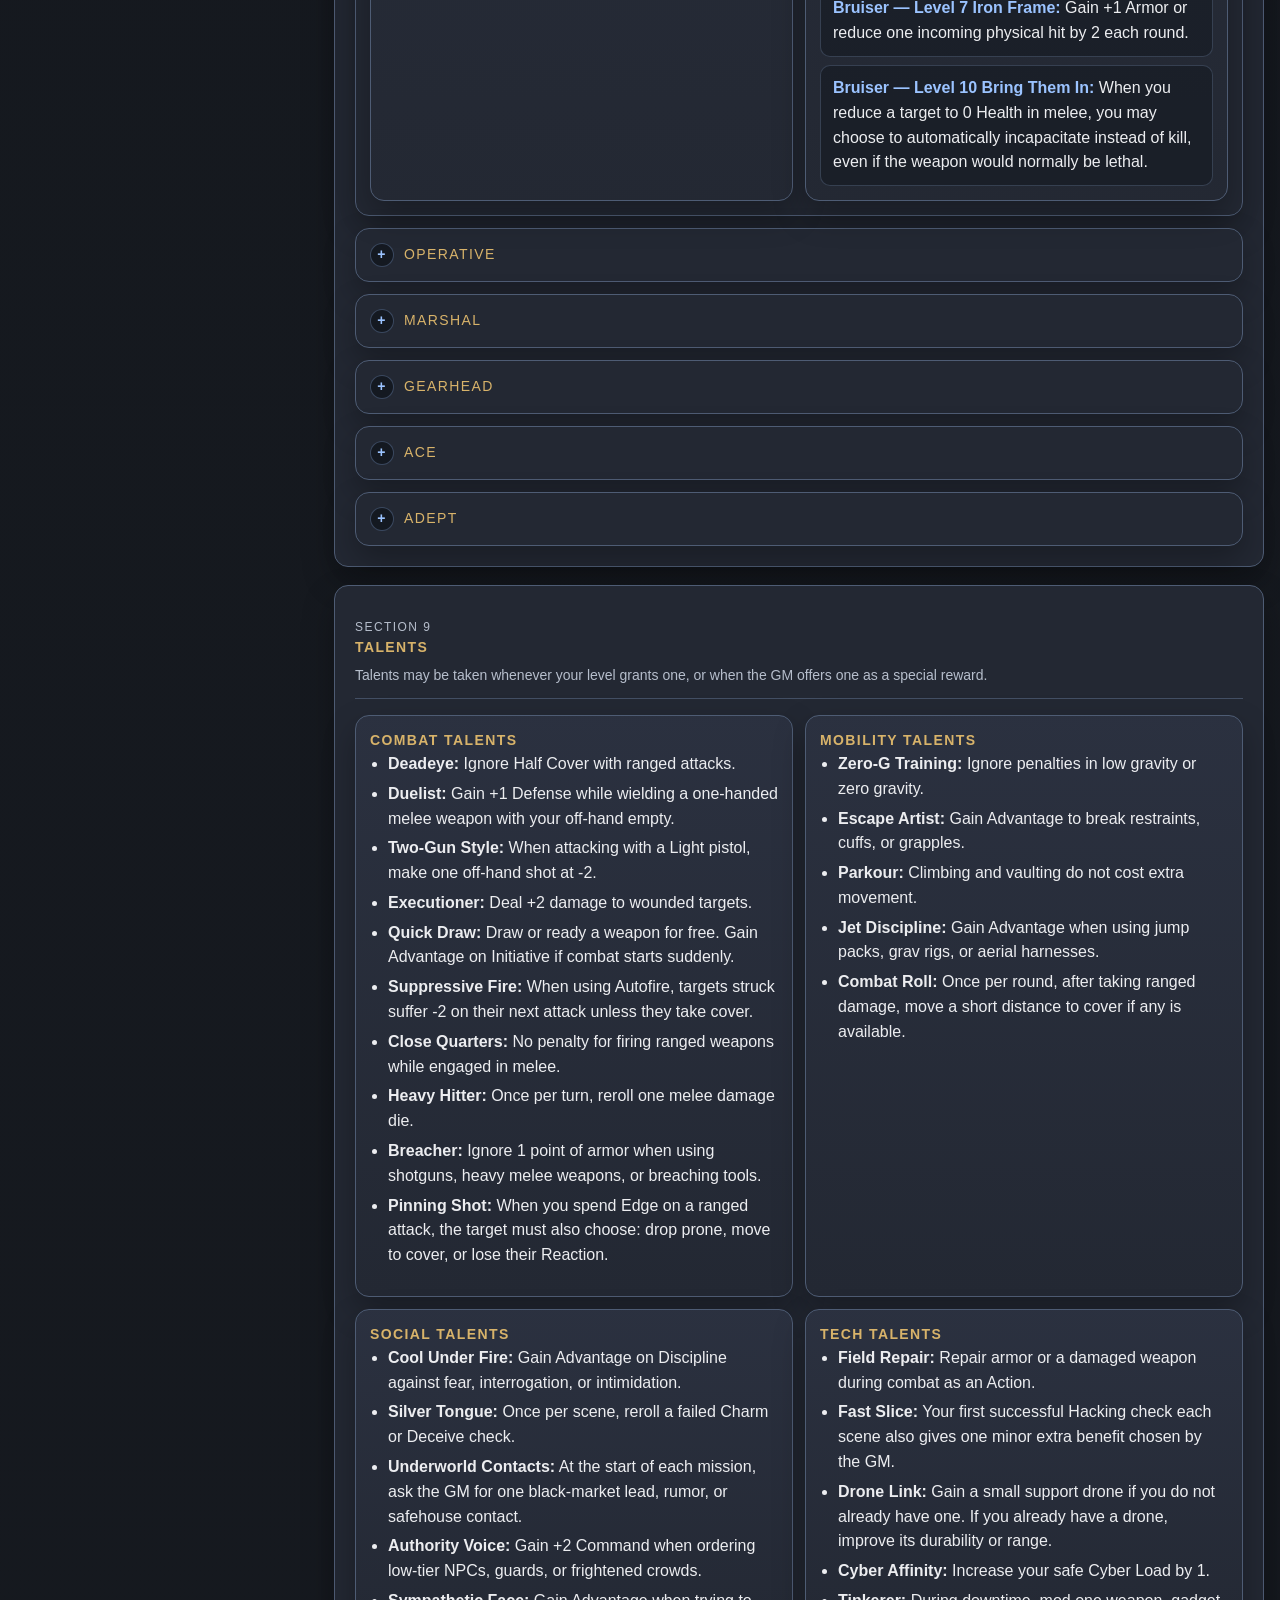
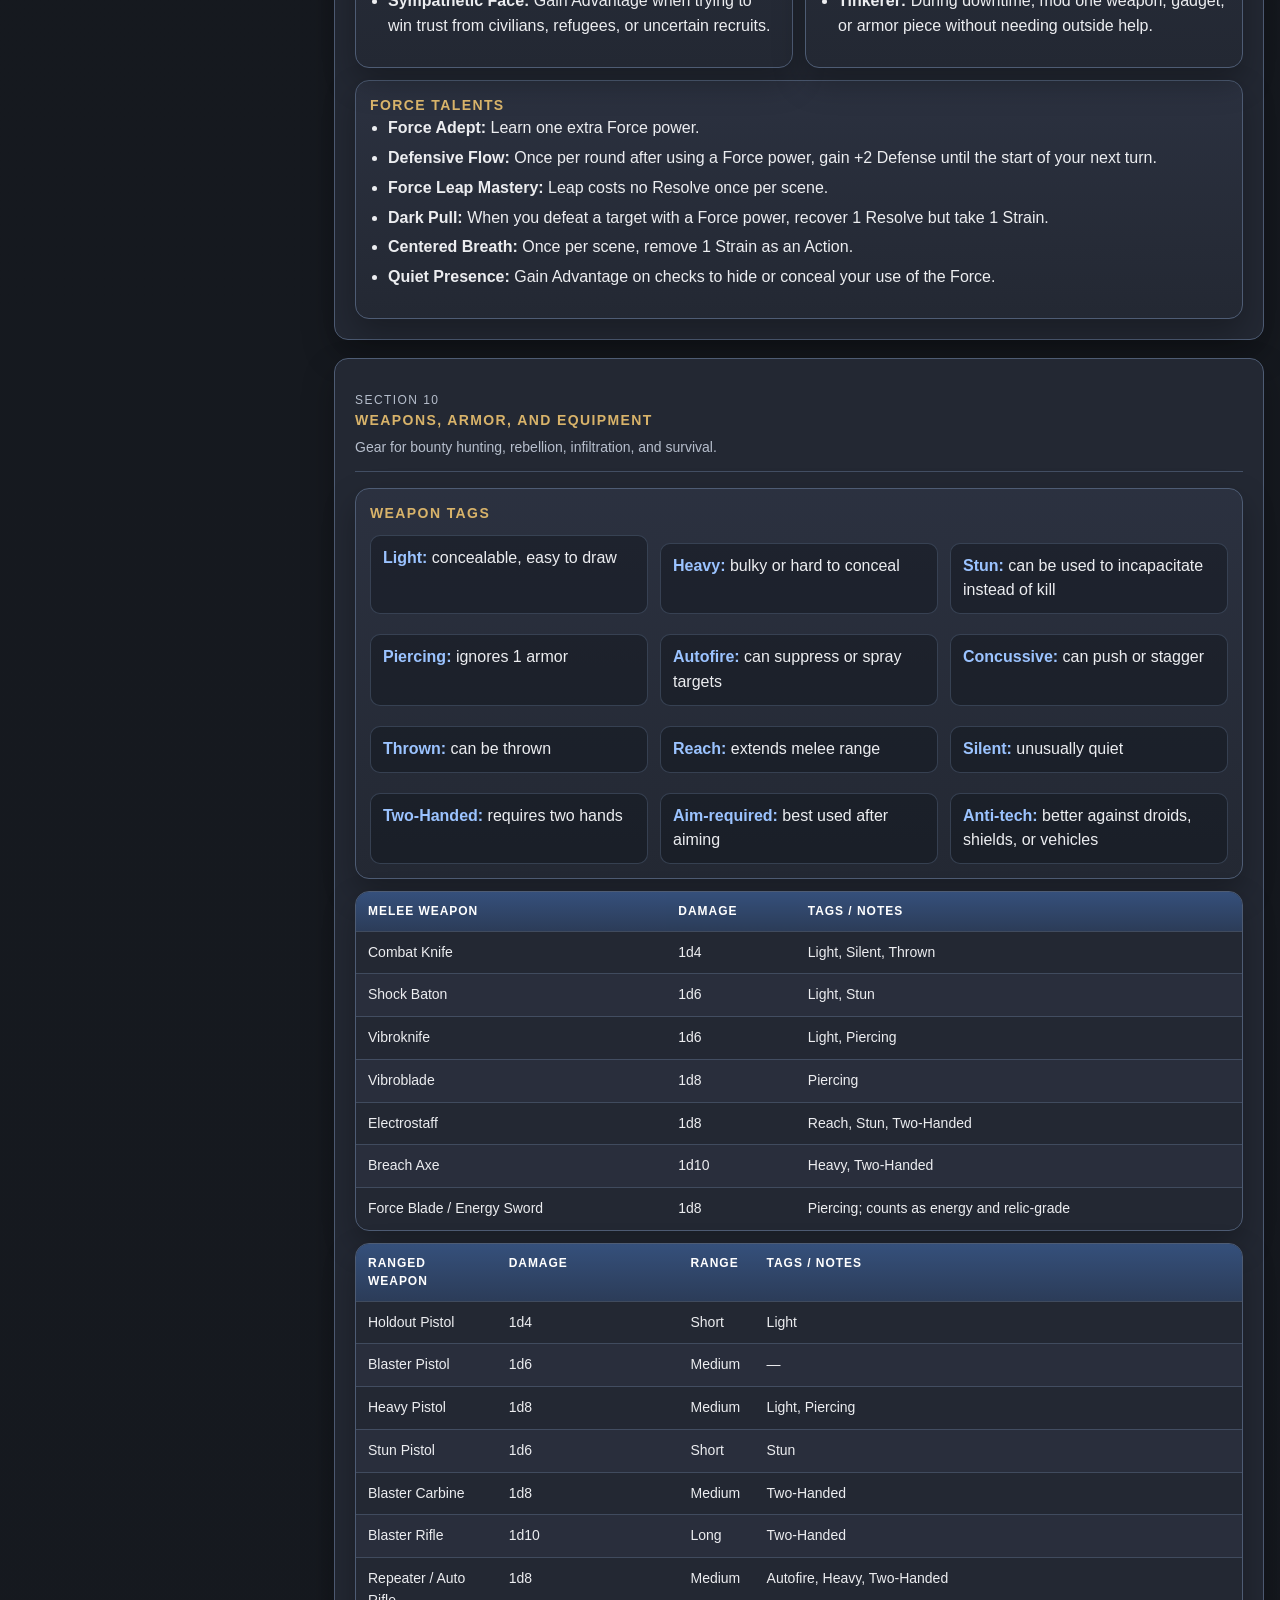
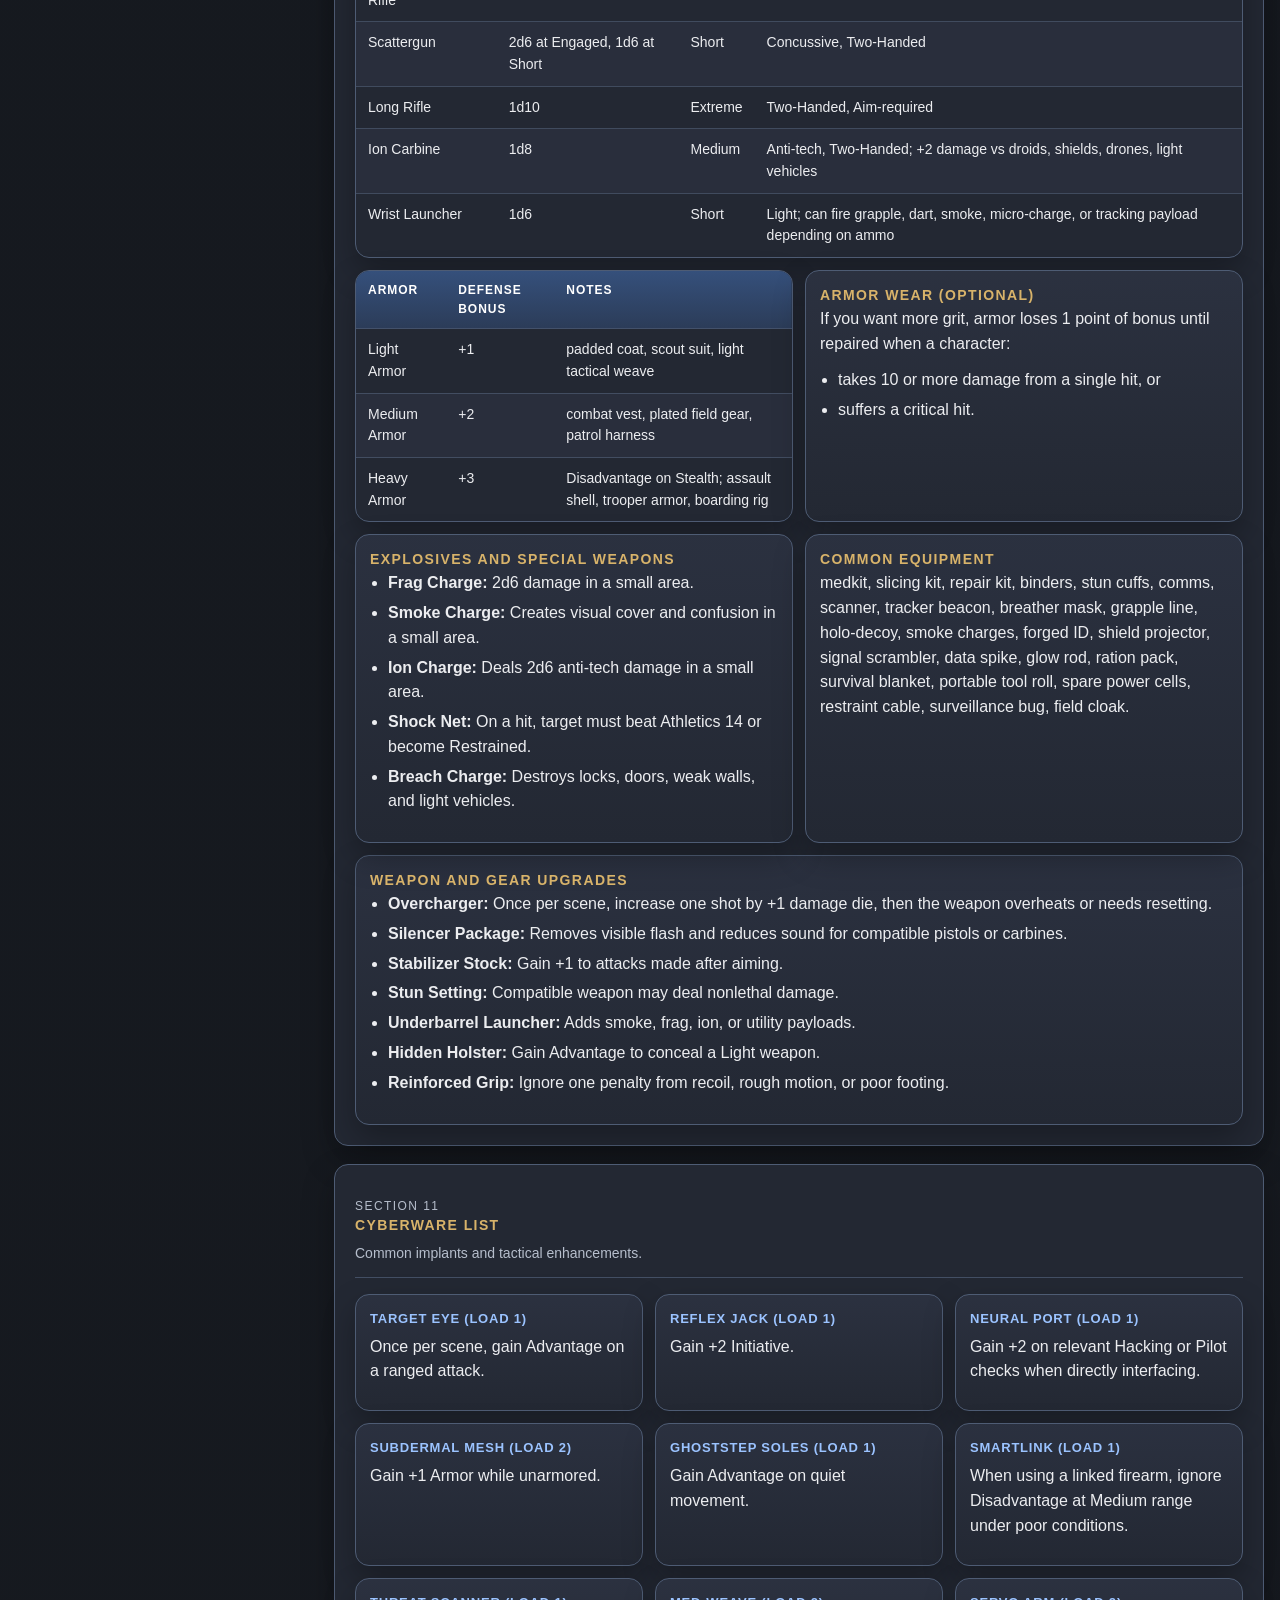
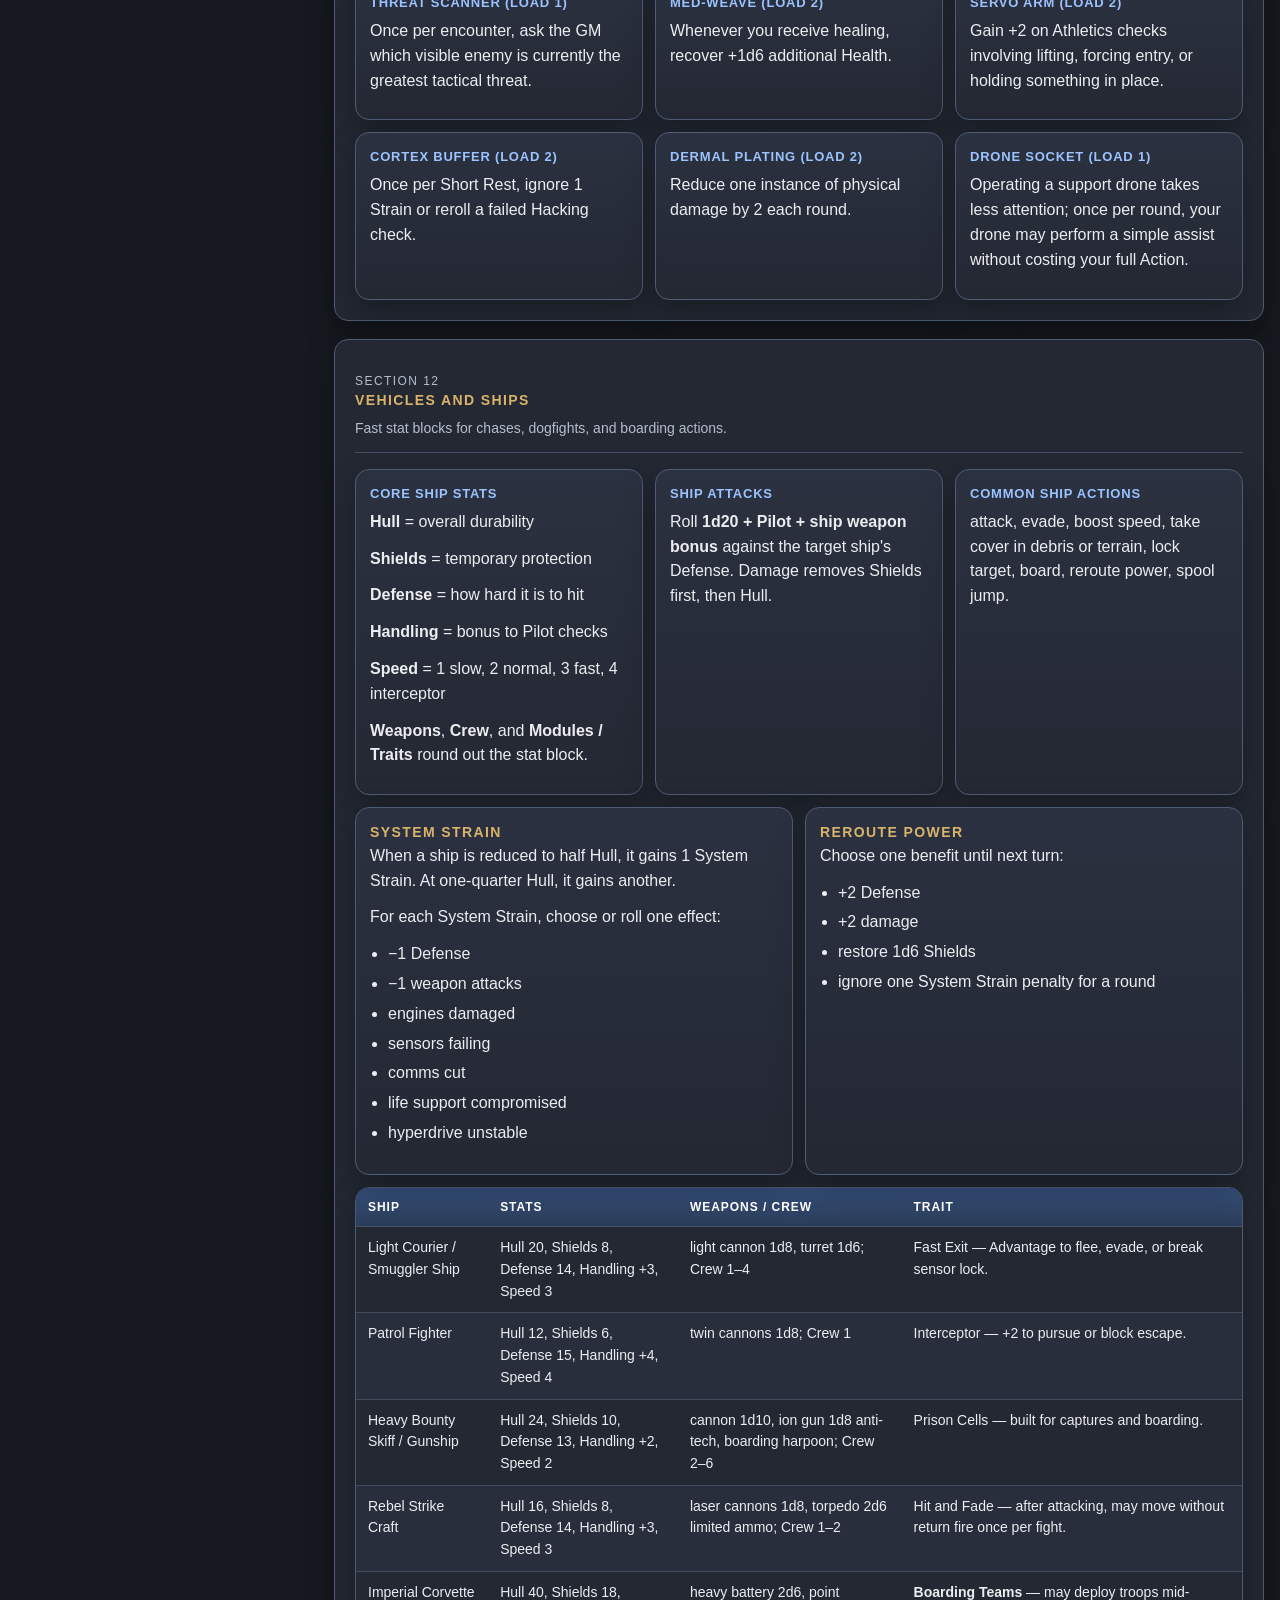
==== commit d275b94d: "Repo" ====
--- a/index.html
+++ b/index.html
@@ -484,23 +484,23 @@
         <aside class="toc">
             <h2>Contents</h2>
             <ol class="toc-list">
-                <p><a href="#what-this-game-is">1. What This Game Is</a></p>
-                <p><a href="#core-rules">2. Core Rules</a></p>
-                <p><a href="#character-creation">3. Character Creation</a></p>
-                <p><a href="#attributes-skills">4. Attributes, Skills, and Derived Stats</a></p>
-                <p><a href="#combat-rules">5. Combat Rules</a></p>
-                <p><a href="#force-rules">6. Force Rules</a></p>
-                <p><a href="#cyberware-rules">7. Cyberware Rules</a></p>
-                <p><a href="#callings">8. Callings</a></p>
-                <p><a href="#talents">9. Talents</a></p>
-                <p><a href="#equipment">10. Weapons, Armor, and Equipment</a></p>
-                <p><a href="#cyberware-list">11. Cyberware List</a></p>
-                <p><a href="#vehicles-ships">12. Vehicles and Ships</a></p>
-                <p><a href="#npcs-enemies">13. Common NPCs and Enemies</a></p>
-                <p><a href="#gm-guide">14. GM Guide</a></p>
-                <p><a href="#species-identity">15. Species and Character Identity</a></p>
-                <p><a href="#reference-sheets">16. Reference Sheets</a></p>
-                <p><a href="#final-guidance">17. Final Guidance for Play</a></p>
+                <li><a href="#what-this-game-is">1. What This Game Is</a></li>
+                <li><a href="#core-rules">2. Core Rules</a></li>
+                <li><a href="#character-creation">3. Character Creation</a></li>
+                <li><a href="#attributes-skills">4. Attributes, Skills, and Derived Stats</a></li>
+                <li><a href="#combat-rules">5. Combat Rules</a></li>
+                <li><a href="#force-rules">6. Force Rules</a></li>
+                <li><a href="#cyberware-rules">7. Cyberware Rules</a></li>
+                <li><a href="#callings">8. Callings</a></li>
+                <li><a href="#talents">9. Talents</a></li>
+                <li><a href="#equipment">10. Weapons, Armor, and Equipment</a></li>
+                <li><a href="#cyberware-list">11. Cyberware List</a></li>
+                <li><a href="#vehicles-ships">12. Vehicles and Ships</a></li>
+                <li><a href="#npcs-enemies">13. Common NPCs and Enemies</a></li>
+                <li><a href="#gm-guide">14. GM Guide</a></li>
+                <li><a href="#species-identity">15. Species and Character Identity</a></li>
+                <li><a href="#reference-sheets">16. Reference Sheets</a></li>
+                <li><a href="#final-guidance">17. Final Guidance for Play</a></li>
             </ol>
         </aside>
 
@@ -519,23 +519,23 @@
                     <div class="card">
                         <h3 class="mini-title">This game is about</h3>
                         <ul>
-                            <p>dangerous jobs in a fractured galaxy</p>
-                            <p>small crews making a big difference</p>
-                            <p>blasters, starships, and relic blades</p>
-                            <p>rebellion cells and bounty contracts</p>
-                            <p>cyberware, syndicates, and black markets</p>
-                            <p>rare, dangerous users of the Force</p>
+                            <li>dangerous jobs in a fractured galaxy</li>
+                            <li>small crews making a big difference</li>
+                            <li>blasters, starships, and relic blades</li>
+                            <li>rebellion cells and bounty contracts</li>
+                            <li>cyberware, syndicates, and black markets</li>
+                            <li>rare, dangerous users of the Force</li>
                         </ul>
                     </div>
                     <div class="card">
                         <h3 class="mini-title">This ruleset uses</h3>
                         <ul>
-                            <p>d20 + modifiers for almost everything</p>
-                            <p>Advantage / Disadvantage for simple bonuses and penalties</p>
-                            <p>Edge and Threat to make rolls cinematic</p>
-                            <p>Callings and Paths for character identity</p>
-                            <p>Talents for customization</p>
-                            <p>Heat and Reputation to drive campaigns</p>
+                            <li>d20 + modifiers for almost everything</li>
+                            <li>Advantage / Disadvantage for simple bonuses and penalties</li>
+                            <li>Edge and Threat to make rolls cinematic</li>
+                            <li>Callings and Paths for character identity</li>
+                            <li>Talents for customization</li>
+                            <li>Heat and Reputation to drive campaigns</li>
                         </ul>
                     </div>
                 </div>
@@ -574,9 +574,9 @@
                     <div class="card">
                         <h3 class="mini-title">Advantage and Disadvantage</h3>
                         <ul class="list-tight">
-                            <p><strong>Advantage:</strong> roll 2d20 and keep the higher.</p>
-                            <p><strong>Disadvantage:</strong> roll 2d20 and keep the lower.</p>
-                            <p>If both apply, they cancel each other out.</p>
+                            <li><strong>Advantage:</strong> roll 2d20 and keep the higher.</li>
+                            <li><strong>Disadvantage:</strong> roll 2d20 and keep the lower.</li>
+                            <li>If both apply, they cancel each other out.</li>
                         </ul>
                     </div>
                 </div>
@@ -746,11 +746,11 @@
                     <div class="card">
                         <h3 class="mini-title">Movement</h3>
                         <ul>
-                            <p>across a small room</p>
-                            <p>between pieces of cover</p>
-                            <p>up a corridor segment</p>
-                            <p>into melee with a nearby target</p>
-                            <p>If using a grid, Move is <strong>6 squares</strong>.</p>
+                            <li>across a small room</li>
+                            <li>between pieces of cover</li>
+                            <li>up a corridor segment</li>
+                            <li>into melee with a nearby target</li>
+                            <li>If using a grid, Move is <strong>6 squares</strong>.</li>
                         </ul>
                     </div>
                     <div class="card">
@@ -776,17 +776,17 @@
                     <div class="card">
                         <h3 class="mini-title">Damage and Critical Hits</h3>
                         <ul>
-                            <p>On a hit, roll the weapon's damage.</p>
-                            <p>On a natural 20, deal maximum normal damage, then roll the weapon damage dice again and add the result.</p>
-                            <p>Optional critical effects: disarm target, knock target prone, force target into cover, destroy carried gear, or inflict 1 extra Wound on a Downed target.</p>
+                            <li>On a hit, roll the weapon's damage.</li>
+                            <li>On a natural 20, deal maximum normal damage, then roll the weapon damage dice again and add the result.</li>
+                            <li>Optional critical effects: disarm target, knock target prone, force target into cover, destroy carried gear, or inflict 1 extra Wound on a Downed target.</li>
                         </ul>
                     </div>
                     <div class="card">
                         <h3 class="mini-title">Cover</h3>
                         <ul>
-                            <p><strong>Half cover:</strong> +2 Defense</p>
-                            <p><strong>Full cover:</strong> +5 Defense</p>
-                            <p>Targets behind full cover usually cannot be hit unless the attack can arc, explode, pierce, or ignore cover.</p>
+                            <li><strong>Half cover:</strong> +2 Defense</li>
+                            <li><strong>Full cover:</strong> +5 Defense</li>
+                            <li>Targets behind full cover usually cannot be hit unless the attack can arc, explode, pierce, or ignore cover.</li>
                         </ul>
                     </div>
                 </div>
@@ -810,18 +810,18 @@
                     <div class="card">
                         <h3 class="mini-title">Aiming, Hiding, and Helping</h3>
                         <ul>
-                            <p><strong>Aim:</strong> If you spend your Action aiming, your next ranged attack before the end of your next turn has Advantage.</p>
-                            <p><strong>Hide:</strong> Roll Stealth against enemy Notice.</p>
-                            <p><strong>Assist:</strong> As an Action, help an ally. If the GM agrees the help matters, that ally gains Advantage on one related roll.</p>
+                            <li><strong>Aim:</strong> If you spend your Action aiming, your next ranged attack before the end of your next turn has Advantage.</li>
+                            <li><strong>Hide:</strong> Roll Stealth against enemy Notice. If you stay hidden, enemies may lose track of you or suffer Disadvantage to attack you.</li>
+                            <li><strong>Assist:</strong> As an Action, make a clear effort to help an ally. If the GM agrees the help matters, that ally gains Advantage on one related roll.</li>
                         </ul>
                     </div>
                     <div class="card">
                         <h3 class="mini-title">Grappling</h3>
                         <p>To grapple, roll Athletics vs the target's Athletics or Agility. On success, the target is <strong>Restrained</strong> until they break free, you move away, you are forced off, or you release them.</p>
                         <ul class="list-tight">
-                            <p>Restrained targets cannot move freely.</p>
-                            <p>They have Disadvantage on Agility-based actions.</p>
-                            <p>They are easier to capture.</p>
+                            <li>Restrained targets cannot move freely.</li>
+                            <li>They have Disadvantage on Agility-based actions.</li>
+                            <li>They are easier to capture.</li>
                         </ul>
                     </div>
                 </div>
@@ -830,21 +830,21 @@
                     <div class="card">
                         <h3 class="mini-title">Downed, Wounds, and Death</h3>
                         <ul>
-                            <p>At <strong>0 Health</strong>, you are <strong>Downed</strong>.</p>
-                            <p>At the start of each of your turns, roll 1d20.</p>
-                            <p><strong>10+</strong>: you hold on.</p>
-                            <p><strong>9 or less</strong>: mark 1 Wound.</p>
-                            <p>At <strong>3 Wounds</strong>, you die.</p>
+                            <li>At <strong>0 Health</strong>, you are <strong>Downed</strong>.</li>
+                            <li>At the start of each of your turns, roll 1d20.</li>
+                            <li><strong>10+</strong>: you hold on.</li>
+                            <li><strong>9 or less</strong>: mark 1 Wound.</li>
+                            <li>At <strong>3 Wounds</strong>, you die.</li>
                         </ul>
                     </div>
                     <div class="card">
                         <h3 class="mini-title">Healing</h3>
                         <ul>
-                            <p>An ally can stabilize you with Medicine 12, a medkit and a successful Medicine check, or a feature or Force power that restores Health.</p>
-                            <p>Once stabilized, you remain unconscious until healed.</p>
-                            <p>Medkits restore Health outside combat and may stabilize during combat.</p>
-                            <p>Force healing restores Health directly.</p>
-                            <p>A Full Rest restores all Health unless the GM rules a severe injury needs care.</p>
+                            <li>An ally can stabilize you with Medicine 12, a medkit and a successful Medicine check, or a feature or Force power that restores Health.</li>
+                            <li>Once stabilized, you remain unconscious until healed.</li>
+                            <li>Medkits restore Health outside combat and may stabilize during combat.</li>
+                            <li>Force healing restores Health directly.</li>
+                            <li>A Full Rest restores all Health unless the GM rules a severe injury needs care.</li>
                         </ul>
                     </div>
                 </div>
@@ -884,20 +884,20 @@
                         <h3 class="mini-title">Force Strain</h3>
                         <p>If you use a Force power while at 0 Resolve, you may still use it, but you take <strong>1 Strain</strong>.</p>
                         <ul>
-                            <p>Each point of Strain gives <strong>−1 to Force rolls</strong>.</p>
-                            <p>Strain remains until a Full Rest.</p>
-                            <p>At 3 Strain, the GM may trigger a backlash.</p>
+                            <li>Each point of Strain gives <strong>−1 to Force rolls</strong>.</li>
+                            <li>Strain remains until a Full Rest.</li>
+                            <li>At 3 Strain, the GM may trigger a backlash.</li>
                         </ul>
                     </div>
                     <div class="card">
                         <h3 class="mini-title">Possible Backlash</h3>
                         <ul>
-                            <p>a visible aura</p>
-                            <p>emotional overflow</p>
-                            <p>objects shaking or breaking</p>
-                            <p>attracting hostile attention</p>
-                            <p>local electronics glitching</p>
-                            <p>revealing your location through the Force</p>
+                            <li>a visible aura</li>
+                            <li>emotional overflow</li>
+                            <li>objects shaking or breaking</li>
+                            <li>attracting hostile attention</li>
+                            <li>local electronics glitching</li>
+                            <li>revealing your location through the Force</li>
                         </ul>
                     </div>
                 </div>
@@ -907,8 +907,7 @@
                     <div class="grid-2">
                         <div class="rule"><strong>Push / Pull — Cost 1 Resolve:</strong> Move a nearby creature or object a short distance. Attack use: roll vs Defense. On a hit, deal 1d6 force damage and push the target.</div>
                         <div class="rule"><strong>Heighten — Cost 1 Resolve:</strong> Gain Advantage on one Initiative, Notice, Agility, or Athletics roll this scene.</div>
-                        <div class="rule"><strong>Sense — Cost 1 Resolve:</strong> Ask one question the Force might answer, such as whether danger is near, life is nearby, hostile intent is being hidden, or the Force was used here recently.</div>
-                        <div class="rule"><strong>Leap — Cost 1 Resolve:</strong> Make an impossible jump or fall safely this turn.</div>
+                        <div class="rule"><strong>Sense — Cost 1 Resolve:</strong> Ask one question the Force might answer, such as: Is danger near? Is there life nearby? Is someone hiding hostile intent? Has the Force been used here recently? The GM should answer truthfully, though not always completely.</div>                        <div class="rule"><strong>Leap — Cost 1 Resolve:</strong> Make an impossible jump or fall safely this turn.</div>
                         <div class="rule"><strong>Bind — Cost 1 Resolve:</strong> Roll Force vs target Defense or Discipline. On a success, the target is restrained until the end of your next turn.</div>
                         <div class="rule"><strong>Deflect — Cost 1 Resolve, Reaction:</strong> Reduce incoming ranged damage by 1d8 + Will. If damage is reduced to 0, you may redirect the shot at a valid target within Short range.</div>
                         <div class="rule"><strong>Mind Trick — Cost 1 Resolve:</strong> Roll Force vs target Discipline. On success, plant a short, plausible suggestion. The request cannot obviously force self-destruction unless the GM allows a powerful narrative moment.</div>
@@ -923,7 +922,7 @@
                 </div>
             </section>
 
-            <section class="panel" name="cyberware-rules">
+            <section class="panel">
                 <p><a id="cyberware-rules"> </a></p>
                 <div class="section-header">
                     <div class="section-title-wrap">
@@ -944,8 +943,8 @@
                         <h3 class="mini-title">Cyber Load</h3>
                         <p>Each implant has a Load value. If your total Load exceeds your safe Cyber Load, for every point over the limit you suffer:</p>
                         <ul>
-                            <p>−1 Presence</p>
-                            <p>−1 Discipline</p>
+                            <li>−1 Presence</li>
+                            <li>−1 Discipline</li>
                         </ul>
                         <p>The GM may also rule that some NPCs distrust heavily altered characters on sight.</p>
                     </div>
@@ -992,20 +991,33 @@
                     <summary>Hunter</summary>
                     <div class="grid-2">
                         <div class="card">
-                            <div class="tag-row"><span class="tag">Bounty hunters</span><span class="tag">Trackers</span><span class="tag">Mercenaries</span></div>
+                            <div class="tag-row">
+                                <span class="tag">Bounty hunters</span>
+                                <span class="tag">Trackers</span>
+                                <span class="tag">Mercenaries</span>
+                                <span class="tag">Pursuit specialists</span>
+                            </div>
                             <p><strong>Trained Skills:</strong> Ranged, Notice, Athletics, and one of Melee, Pilot, or Stealth.</p>
                             <ul>
-                                <p><strong>Level 1 — Marked Target:</strong> As a bonus action, mark one visible target. Once per turn, deal +2 damage to that target.</p>
-                                <p><strong>Level 1 — Track Quarry:</strong> Gain Advantage on checks to locate, identify, follow, or profile a chosen target.</p>
-                                <p><strong>Level 5 — Relentless Pursuit:</strong> Your mark cannot gain the benefit of Half Cover against your attacks, and you ignore normal penalties for tracking through crowds, bad weather, or clutter.</p>
-                                <p><strong>Level 9 — No Escape:</strong> Once per scene, when your marked target moves away, you may immediately move after them or make a ranged attack as a Reaction.</p>
+                                <li><strong>Level 1 — Marked Target:</strong> As a bonus action, mark one visible target. Once per turn, deal +2 damage to that target.</li>
+                                <li><strong>Level 1 — Track Quarry:</strong> Gain Advantage on checks to locate, identify, follow, or profile a chosen target.</li>
+                                <li><strong>Level 5 — Relentless Pursuit:</strong> Your mark cannot gain the benefit of Half Cover against your attacks, and you ignore normal penalties for tracking through crowds, bad weather, or clutter.</li>
+                                <li><strong>Level 9 — No Escape:</strong> Once per scene, when your marked target moves away, you may immediately move after them or make a ranged attack as a Reaction.</li>
                             </ul>
                         </div>
                         <div class="card">
                             <h3 class="mini-title">Hunter Paths</h3>
-                            <div class="rule"><strong>Gunslinger:</strong> Fast Hands (Level 3), Twin Shot (Level 7), Dead Run Duelist (Level 10).</div>
-                            <div class="rule"><strong>Tracker:</strong> Snare Expert (Level 3), Ghost on the Trail (Level 7), Unerring Hunt (Level 10).</div>
-                            <div class="rule"><strong>Bruiser:</strong> Shock Entry (Level 3), Iron Frame (Level 7), Bring Them In (Level 10).</div>
+                            <div class="rule"><strong>Gunslinger — Level 3 Fast Hands:</strong> Draw, reload, or switch weapons for free once each turn.</div>
+                            <div class="rule"><strong>Gunslinger — Level 7 Twin Shot:</strong> When using a Light pistol, you may make one off-hand shot at -2 as part of the same Action.</div>
+                            <div class="rule"><strong>Gunslinger — Level 10 Dead Run Duelist:</strong> Once per scene, move, attack with Advantage, and then move again without provoking reactions.</div>
+
+                            <div class="rule"><strong>Tracker — Level 3 Snare Expert:</strong> You carry or improvise traps. Once per scene, set a trap as an Action. A creature entering it must pass Athletics or Agility 14 or become slowed, restrained, or revealed.</div>
+                            <div class="rule"><strong>Tracker — Level 7 Ghost on the Trail:</strong> Gain Advantage on Stealth and Notice while pursuing a quarry. Hidden enemies do not gain Advantage against you unless they beat your Notice by 5 or more.</div>
+                            <div class="rule"><strong>Tracker — Level 10 Unerring Hunt:</strong> Once you have studied a quarry for at least one scene, the GM must tell you one of the following truthfully: where they would flee, what they fear, what protects them, or who they trust.</div>
+
+                            <div class="rule"><strong>Bruiser — Level 3 Shock Entry:</strong> When you move into melee and hit a target, you may push or stagger them without spending Edge.</div>
+                            <div class="rule"><strong>Bruiser — Level 7 Iron Frame:</strong> Gain +1 Armor or reduce one incoming physical hit by 2 each round.</div>
+                            <div class="rule"><strong>Bruiser — Level 10 Bring Them In:</strong> When you reduce a target to 0 Health in melee, you may choose to automatically incapacitate instead of kill, even if the weapon would normally be lethal.</div>
                         </div>
                     </div>
                 </details>
@@ -1014,19 +1026,34 @@
                     <summary>Operative</summary>
                     <div class="grid-2">
                         <div class="card">
+                            <div class="tag-row">
+                                <span class="tag">Spies</span>
+                                <span class="tag">Infiltrators</span>
+                                <span class="tag">Slicer-thieves</span>
+                                <span class="tag">Saboteurs</span>
+                                <span class="tag">Assassins</span>
+                            </div>
                             <p><strong>Trained Skills:</strong> Stealth, Deceive, Hacking, Notice.</p>
                             <ul>
-                                <p><strong>Level 1 — Sneak Attack:</strong> Once per turn, deal +1d6 damage when you have Advantage on the attack, or an ally is engaging the target at close range.</p>
-                                <p><strong>Level 1 — Ghost Step:</strong> Difficult terrain does not slow you when moving cautiously or while hidden.</p>
-                                <p><strong>Level 5 — Tradecraft:</strong> Once per scene, reroll a failed Stealth, Hacking, or Deceive check.</p>
-                                <p><strong>Level 9 — Fade Out:</strong> When an enemy misses you, move to nearby cover or attempt to Hide as a Reaction.</p>
+                                <li><strong>Level 1 — Sneak Attack:</strong> Once per turn, deal +1d6 damage when you have Advantage on the attack, or an ally is engaging the target at close range.</li>
+                                <li><strong>Level 1 — Ghost Step:</strong> Difficult terrain does not slow you when moving cautiously or while hidden.</li>
+                                <li><strong>Level 5 — Tradecraft:</strong> Once per scene, reroll a failed Stealth, Hacking, or Deceive check.</li>
+                                <li><strong>Level 9 — Fade Out:</strong> When an enemy misses you, you may immediately move to nearby cover or attempt to Hide as a Reaction.</li>
                             </ul>
                         </div>
                         <div class="card">
                             <h3 class="mini-title">Operative Paths</h3>
-                            <div class="rule"><strong>Infiltrator:</strong> False Face, Silent Entry, Untouchable.</div>
-                            <div class="rule"><strong>Slicer:</strong> Fast Slice, System Puppet, Ghost in the Grid.</div>
-                            <div class="rule"><strong>Saboteur:</strong> Demolitions Kit, Chain Reaction, Planned Collapse.</div>
+                            <div class="rule"><strong>Infiltrator — Level 3 False Face:</strong> Gain Advantage on Deceive checks involving disguise, cover identity, forged access, or impersonation.</div>
+                            <div class="rule"><strong>Infiltrator — Level 7 Silent Entry:</strong> You may Hide as a bonus action, and the first attack you make from hiding deals +1d6 extra damage.</div>
+                            <div class="rule"><strong>Infiltrator — Level 10 Untouchable:</strong> Once per scene, you may automatically pass through a guarded checkpoint, surveillance gap, or locked access point if there is any plausible method to do so. The GM decides the cost or consequence, but you get through.</div>
+
+                            <div class="rule"><strong>Slicer — Level 3 Fast Slice:</strong> Your first Hacking attempt each scene is a bonus action.</div>
+                            <div class="rule"><strong>Slicer — Level 7 System Puppet:</strong> Once per scene, on a successful Hacking check, you may do one extra thing for free: open a door, disable a camera, lock a target out, spoof credentials, or pull simple data.</div>
+                            <div class="rule"><strong>Slicer — Level 10 Ghost in the Grid:</strong> You cannot be trivially traced through local systems. When you trigger a digital alarm, you may force the GM to delay, misdirect, or partially conceal it.</div>
+
+                            <div class="rule"><strong>Saboteur — Level 3 Demolitions Kit:</strong> You can prepare charges, traps, and disruptions from common gear. Gain Advantage on rolls to breach, sabotage, or disable infrastructure.</div>
+                            <div class="rule"><strong>Saboteur — Level 7 Chain Reaction:</strong> When you damage machinery, generators, doors, or vehicles, roll +1d8 damage and create a complication for enemies nearby.</div>
+                            <div class="rule"><strong>Saboteur — Level 10 Planned Collapse:</strong> Once per mission, declare that you prepared a fallback sabotage point earlier. It may be an explosive line, severed support, blackout trigger, or hidden trap, subject to the GM's approval.</div>
                         </div>
                     </div>
                 </details>
@@ -1035,19 +1062,34 @@
                     <summary>Marshal</summary>
                     <div class="grid-2">
                         <div class="card">
+                            <div class="tag-row">
+                                <span class="tag">Officers</span>
+                                <span class="tag">Rebel leaders</span>
+                                <span class="tag">Diplomats</span>
+                                <span class="tag">Field commanders</span>
+                                <span class="tag">Front-liners</span>
+                            </div>
                             <p><strong>Trained Skills:</strong> Command, Charm, Ranged, Discipline.</p>
                             <ul>
-                                <p><strong>Level 1 — Command Ally:</strong> As a bonus action, choose one ally who can see or hear you. They may move a short distance or gain +2 on their next roll before the end of their next turn.</p>
-                                <p><strong>Level 1 — Hold the Line:</strong> Allies near you gain +1 on Discipline checks and saves against fear, panic, or suppression.</p>
-                                <p><strong>Level 5 — Field Presence:</strong> Once per round, when an ally within sight misses, fails a Discipline check, or is forced into cover, you may let them reroll.</p>
-                                <p><strong>Level 9 — Stand Fast:</strong> At the start of a fight, choose up to three allies. Until one of them drops to 0 Health, each chosen ally gains +1 Defense while they can see you.</p>
+                                <li><strong>Level 1 — Command Ally:</strong> As a bonus action, choose one ally who can see or hear you. They may move a short distance or gain +2 on their next roll before the end of their next turn.</li>
+                                <li><strong>Level 1 — Hold the Line:</strong> Allies near you gain +1 on Discipline checks and saves against fear, panic, or suppression.</li>
+                                <li><strong>Level 5 — Field Presence:</strong> Once per round, when an ally within sight misses, fails a Discipline check, or is forced into cover, you may let them reroll.</li>
+                                <li><strong>Level 9 — Stand Fast:</strong> At the start of a fight, choose up to three allies. Until one of them drops to 0 Health, each chosen ally gains +1 Defense while they can see you.</li>
                             </ul>
                         </div>
                         <div class="card">
                             <h3 class="mini-title">Marshal Paths</h3>
-                            <div class="rule"><strong>Officer:</strong> Coordinated Fire, Tactical Shift, Battle Rhythm.</div>
-                            <div class="rule"><strong>Diplomat:</strong> Voice of Reason, Read the Room, Ceasefire.</div>
-                            <div class="rule"><strong>Vanguard:</strong> Shield Advance, Intercept, Unbroken Front.</div>
+                            <div class="rule"><strong>Officer — Level 3 Coordinated Fire:</strong> If two allies attack the same target after you call the shot, the second gains +2 to hit.</div>
+                            <div class="rule"><strong>Officer — Level 7 Tactical Shift:</strong> Once per round, move one ally into nearby cover or let them swap places with another ally.</div>
+                            <div class="rule"><strong>Officer — Level 10 Battle Rhythm:</strong> The first time each round an ally spends Edge, they regain it if the action directly follows your command.</div>
+
+                            <div class="rule"><strong>Diplomat — Level 3 Voice of Reason:</strong> Gain Advantage on Charm when calming tension, securing passage, or persuading uncertain neutrals.</div>
+                            <div class="rule"><strong>Diplomat — Level 7 Read the Room:</strong> Once per scene, ask the GM who has leverage, what people fear, or which deal would work here.</div>
+                            <div class="rule"><strong>Diplomat — Level 10 Ceasefire:</strong> Once per mission, if violence has not yet fully broken out, you may force a short negotiation pause unless a major villain chooses to break it publicly.</div>
+
+                            <div class="rule"><strong>Vanguard — Level 3 Shield Advance:</strong> While in medium or heavy armor, adjacent allies gain +1 Defense.</div>
+                            <div class="rule"><strong>Vanguard — Level 7 Intercept:</strong> Reaction. When an ally within reach is hit, move adjacent and take the hit instead, reducing damage by your Will or armor value.</div>
+                            <div class="rule"><strong>Vanguard — Level 10 Unbroken Front:</strong> Once per scene, you and nearby allies ignore fear, suppression, and forced movement for one full round.</div>
                         </div>
                     </div>
                 </details>
@@ -1056,19 +1098,34 @@
                     <summary>Gearhead</summary>
                     <div class="grid-2">
                         <div class="card">
+                            <div class="tag-row">
+                                <span class="tag">Mechanics</span>
+                                <span class="tag">Medics</span>
+                                <span class="tag">Techs</span>
+                                <span class="tag">Drone operators</span>
+                                <span class="tag">Field support</span>
+                            </div>
                             <p><strong>Trained Skills:</strong> Engineering, Hacking, Medicine, and one of Notice or Pilot.</p>
                             <ul>
-                                <p><strong>Level 1 — Bypass:</strong> Gain +2 on Hacking or Engineering checks to bypass locks, doors, seals, or security.</p>
-                                <p><strong>Level 1 — Patch Kit:</strong> Once per Short Rest, restore 1d8 + Tech Health to an ally or repair 1 point of armor wear.</p>
-                                <p><strong>Level 5 — Field Fix:</strong> As an Action, remove one jammed weapon, disabled gear, armor wear, light system failure, or GM-chosen med complication from a nearby ally or item.</p>
-                                <p><strong>Level 9 — Always a Tool for It:</strong> Once per scene, produce a plausible technical tool, spare part, injector, cable, sealant, or interface from your kit.</p>
+                                <li><strong>Level 1 — Bypass:</strong> Gain +2 on Hacking or Engineering checks to bypass locks, doors, seals, or security.</li>
+                                <li><strong>Level 1 — Patch Kit:</strong> Once per Short Rest, restore 1d8 + Tech Health to an ally or repair 1 point of armor wear.</li>
+                                <li><strong>Level 5 — Field Fix:</strong> As an Action, remove one of the following from a nearby ally or item: jammed weapon, disabled gear, armor wear, light system failure, med-complication chosen by GM.</li>
+                                <li><strong>Level 9 — Always a Tool for It:</strong> Once per scene, produce a plausible technical tool, spare part, injector, cable, sealant, or interface from your kit.</li>
                             </ul>
                         </div>
                         <div class="card">
                             <h3 class="mini-title">Gearhead Paths</h3>
-                            <div class="rule"><strong>Mechanic:</strong> Jury-Rig, Overclock, Master Retrofit.</div>
-                            <div class="rule"><strong>Medic:</strong> Combat Stabilizer, Stim Surge, Trauma Expert.</div>
-                            <div class="rule"><strong>Dronewright:</strong> Support Drone, Armed Chassis, Networked Control.</div>
+                            <div class="rule"><strong>Mechanic — Level 3 Jury-Rig:</strong> In minutes rather than hours, you can make unstable but useful repairs that last until the end of the mission.</div>
+                            <div class="rule"><strong>Mechanic — Level 7 Overclock:</strong> Once per scene, boost a weapon, tool, or vehicle for one roll with Advantage or +1 damage die.</div>
+                            <div class="rule"><strong>Mechanic — Level 10 Master Retrofit:</strong> A vehicle, armor suit, or signature device you maintain gains one permanent custom module approved by the GM.</div>
+
+                            <div class="rule"><strong>Medic — Level 3 Combat Stabilizer:</strong> Stabilizing a Downed ally is a bonus action for you.</div>
+                            <div class="rule"><strong>Medic — Level 7 Stim Surge:</strong> Once per scene, give an ally +2 Initiative, +2 Move, or immediate recovery of 1 Resolve.</div>
+                            <div class="rule"><strong>Medic — Level 10 Trauma Expert:</strong> The first time each mission an ally would gain a Wound, they do not.</div>
+
+                            <div class="rule"><strong>Dronewright — Level 3 Support Drone:</strong> You gain a small drone. Each round it may grant +2 to one Notice, Hacking, or Engineering check, or deliver a small item.</div>
+                            <div class="rule"><strong>Dronewright — Level 7 Armed Chassis:</strong> Your drone can make a light attack, apply a shock, or project a sensor mark once per round.</div>
+                            <div class="rule"><strong>Dronewright — Level 10 Networked Control:</strong> Your drone can act at long range and can maintain two simple tasks at once.</div>
                         </div>
                     </div>
                 </details>
@@ -1077,19 +1134,34 @@
                     <summary>Ace</summary>
                     <div class="grid-2">
                         <div class="card">
+                            <div class="tag-row">
+                                <span class="tag">Pilots</span>
+                                <span class="tag">Drivers</span>
+                                <span class="tag">Hotshots</span>
+                                <span class="tag">Gunners</span>
+                                <span class="tag">Smugglers</span>
+                            </div>
                             <p><strong>Trained Skills:</strong> Pilot, Ranged, Notice, and one of Deceive or Engineering.</p>
                             <ul>
-                                <p><strong>Level 1 — Push the Vehicle:</strong> Once per scene, gain Advantage on a Pilot roll, evade, or vehicle stunt.</p>
-                                <p><strong>Level 1 — Quick Reflexes:</strong> Gain +2 Initiative.</p>
-                                <p><strong>Level 5 — Never Tell Me the Odds:</strong> Ignore one major environmental penalty each scene when piloting, driving, or gunning.</p>
-                                <p><strong>Level 9 — Outfly Them:</strong> When you win a chase or dogfight roll by 5 or more, gain 1 Edge and may reposition your vehicle for free.</p>
+                                <li><strong>Level 1 — Push the Vehicle:</strong> Once per scene, gain Advantage on a Pilot roll, evade, or vehicle stunt.</li>
+                                <li><strong>Level 1 — Quick Reflexes:</strong> Gain +2 Initiative.</li>
+                                <li><strong>Level 5 — Never Tell Me the Odds:</strong> Ignore one major environmental penalty each scene when piloting, driving, or gunning.</li>
+                                <li><strong>Level 9 — Outfly Them:</strong> When you win a chase or dogfight roll by 5 or more, gain 1 Edge and may reposition your vehicle for free.</li>
                             </ul>
                         </div>
                         <div class="card">
                             <h3 class="mini-title">Ace Paths</h3>
-                            <div class="rule"><strong>Interceptor Pilot:</strong> Tight Turn, Evasion Pattern, Ace of Aces.</div>
-                            <div class="rule"><strong>Hotshot Gunner:</strong> Called Shot, Gunline Focus, Firestorm.</div>
-                            <div class="rule"><strong>Smuggler Driver:</strong> Fly Casual, Hidden Compartments, Fast Exit.</div>
+                            <div class="rule"><strong>Interceptor Pilot — Level 3 Tight Turn:</strong> Once per round in a chase or dogfight, improve your position without spending your full Action.</div>
+                            <div class="rule"><strong>Interceptor Pilot — Level 7 Evasion Pattern:</strong> Enemy ship attacks against you have Disadvantage once per scene until they score a hit.</div>
+                            <div class="rule"><strong>Interceptor Pilot — Level 10 Ace of Aces:</strong> Once per dogfight, automatically win one contested Pilot roll.</div>
+
+                            <div class="rule"><strong>Hotshot Gunner — Level 3 Called Shot:</strong> When you Aim, you may target engines, sensors, weapons, or exposed gear.</div>
+                            <div class="rule"><strong>Hotshot Gunner — Level 7 Gunline Focus:</strong> Mounted and heavy weapons you use ignore Half Cover.</div>
+                            <div class="rule"><strong>Hotshot Gunner — Level 10 Firestorm:</strong> Once per scene, make one extra attack with a vehicle or heavy weapon.</div>
+
+                            <div class="rule"><strong>Smuggler Driver — Level 3 Fly Casual:</strong> Gain Advantage on Deceive and Pilot checks involving inspections, pursuit escapes, and suspicious traffic control.</div>
+                            <div class="rule"><strong>Smuggler Driver — Level 7 Hidden Compartments:</strong> You always have room for a small contraband cache, hidden passenger, or concealed sidearm locker.</div>
+                            <div class="rule"><strong>Smuggler Driver — Level 10 Fast Exit:</strong> Once per mission, you may declare your ship or vehicle already staged for a clean getaway.</div>
                         </div>
                     </div>
                 </details>
@@ -1098,25 +1170,40 @@
                     <summary>Adept</summary>
                     <div class="grid-2">
                         <div class="card">
+                            <div class="tag-row">
+                                <span class="tag">Force-sensitive</span>
+                                <span class="tag">Seekers</span>
+                                <span class="tag">Guardians</span>
+                                <span class="tag">Strikers</span>
+                                <span class="tag">Mystics</span>
+                            </div>
                             <p><strong>Trained Skills:</strong> Force, Discipline, and two of Melee, Notice, Lore, Charm.</p>
                             <ul>
-                                <p><strong>Level 1 — Force Training:</strong> Learn 2 Force powers.</p>
-                                <p><strong>Level 1 — Centered Mind:</strong> Once per Short Rest, recover 1 Resolve when Initiative is rolled.</p>
-                                <p><strong>Level 5 — Deep Attunement:</strong> Learn 1 additional Force power and gain +1 on Force rolls while you still have at least 1 Resolve.</p>
-                                <p><strong>Level 9 — Calm in Motion:</strong> Once per round, after using a Force power, gain either +2 Defense or move a short distance.</p>
+                                <li><strong>Level 1 — Force Training:</strong> Learn 2 Force powers.</li>
+                                <li><strong>Level 1 — Centered Mind:</strong> Once per Short Rest, recover 1 Resolve when Initiative is rolled.</li>
+                                <li><strong>Level 5 — Deep Attunement:</strong> Learn 1 additional Force power and gain +1 on Force rolls while you still have at least 1 Resolve.</li>
+                                <li><strong>Level 9 — Calm in Motion:</strong> Once per round, after using a Force power, gain either +2 Defense or move a short distance.</li>
                             </ul>
                         </div>
                         <div class="card">
                             <h3 class="mini-title">Adept Paths</h3>
-                            <div class="rule"><strong>Guardian:</strong> Force Guard, Redirected Fury, Living Bulwark.</div>
-                            <div class="rule"><strong>Seer:</strong> Premonition, Mind Reach, Thread the Future.</div>
-                            <div class="rule"><strong>Striker:</strong> Force Surge, Impossible Motion, Blur Strike.</div>
+                            <div class="rule"><strong>Guardian — Level 3 Force Guard:</strong> While wielding a melee weapon, gain +1 Defense.</div>
+                            <div class="rule"><strong>Guardian — Level 7 Redirected Fury:</strong> When you reduce ranged damage to 0 with Deflect, your redirected attack gains +1d6 damage.</div>
+                            <div class="rule"><strong>Guardian — Level 10 Living Bulwark:</strong> Once per scene, shield nearby allies with the Force for one round; allies near you gain resistance to ranged damage.</div>
+
+                            <div class="rule"><strong>Seer — Level 3 Premonition:</strong> Once per scene, ask the GM for a warning, omen, or likely danger before acting.</div>
+                            <div class="rule"><strong>Seer — Level 7 Mind Reach:</strong> Your Mind Trick and Sense may affect or read targets at longer range.</div>
+                            <div class="rule"><strong>Seer — Level 10 Thread the Future:</strong> Once per mission, force a reroll of any one roll you can perceive.</div>
+
+                            <div class="rule"><strong>Striker — Level 3 Force Surge:</strong> When you hit with a melee attack, you may spend 1 Resolve to add +1d8 damage and push the target.</div>
+                            <div class="rule"><strong>Striker — Level 7 Impossible Motion:</strong> Ignore difficult terrain and gain Advantage on Leap-related movement.</div>
+                            <div class="rule"><strong>Striker — Level 10 Blur Strike:</strong> Once per scene, move through multiple enemies, making one melee attack against each valid target you pass.</div>
                         </div>
                     </div>
                 </details>
             </section>
 
-            <section class="panel" name="talents">
+            <section class="panel" >
                 <p><a id="talents"> </a></p>
                 <div class="section-header">
                     <div class="section-title-wrap">
@@ -1130,46 +1217,46 @@
                     <div class="card">
                         <h3 class="mini-title">Combat Talents</h3>
                         <ul>
-                            <p><strong>Deadeye:</strong> Ignore Half Cover with ranged attacks.</p>
-                            <p><strong>Duelist:</strong> Gain +1 Defense while wielding a one-handed melee weapon with your off-hand empty.</p>
-                            <p><strong>Two-Gun Style:</strong> When attacking with a Light pistol, make one off-hand shot at -2.</p>
-                            <p><strong>Executioner:</strong> Deal +2 damage to wounded targets.</p>
-                            <p><strong>Quick Draw:</strong> Draw or ready a weapon for free. Gain Advantage on Initiative if combat starts suddenly.</p>
-                            <p><strong>Suppressive Fire:</strong> When using Autofire, targets struck suffer -2 on their next attack unless they take cover.</p>
-                            <p><strong>Close Quarters:</strong> No penalty for firing ranged weapons while engaged in melee.</p>
-                            <p><strong>Heavy Hitter:</strong> Once per turn, reroll one melee damage die.</p>
-                            <p><strong>Breacher:</strong> Ignore 1 point of armor when using shotguns, heavy melee weapons, or breaching tools.</p>
-                            <p><strong>Pinning Shot:</strong> When you spend Edge on a ranged attack, the target must also choose: drop prone, move to cover, or lose their Reaction.</p>
+                            <li><strong>Deadeye:</strong> Ignore Half Cover with ranged attacks.</li>
+                            <li><strong>Duelist:</strong> Gain +1 Defense while wielding a one-handed melee weapon with your off-hand empty.</li>
+                            <li><strong>Two-Gun Style:</strong> When attacking with a Light pistol, make one off-hand shot at -2.</li>
+                            <li><strong>Executioner:</strong> Deal +2 damage to wounded targets.</li>
+                            <li><strong>Quick Draw:</strong> Draw or ready a weapon for free. Gain Advantage on Initiative if combat starts suddenly.</li>
+                            <li><strong>Suppressive Fire:</strong> When using Autofire, targets struck suffer -2 on their next attack unless they take cover.</li>
+                            <li><strong>Close Quarters:</strong> No penalty for firing ranged weapons while engaged in melee.</li>
+                            <li><strong>Heavy Hitter:</strong> Once per turn, reroll one melee damage die.</li>
+                            <li><strong>Breacher:</strong> Ignore 1 point of armor when using shotguns, heavy melee weapons, or breaching tools.</li>
+                            <li><strong>Pinning Shot:</strong> When you spend Edge on a ranged attack, the target must also choose: drop prone, move to cover, or lose their Reaction.</li>
                         </ul>
                     </div>
                     <div class="card">
                         <h3 class="mini-title">Mobility Talents</h3>
                         <ul>
-                            <p><strong>Zero-G Training:</strong> Ignore penalties in low gravity or zero gravity.</p>
-                            <p><strong>Escape Artist:</strong> Gain Advantage to break restraints, cuffs, or grapples.</p>
-                            <p><strong>Parkour:</strong> Climbing and vaulting do not cost extra movement.</p>
-                            <p><strong>Jet Discipline:</strong> Gain Advantage when using jump packs, grav rigs, or aerial harnesses.</p>
-                            <p><strong>Combat Roll:</strong> Once per round, after taking ranged damage, move a short distance to cover if any is available.</p>
+                            <li><strong>Zero-G Training:</strong> Ignore penalties in low gravity or zero gravity.</li>
+                            <li><strong>Escape Artist:</strong> Gain Advantage to break restraints, cuffs, or grapples.</li>
+                            <li><strong>Parkour:</strong> Climbing and vaulting do not cost extra movement.</li>
+                            <li><strong>Jet Discipline:</strong> Gain Advantage when using jump packs, grav rigs, or aerial harnesses.</li>
+                            <li><strong>Combat Roll:</strong> Once per round, after taking ranged damage, move a short distance to cover if any is available.</li>
                         </ul>
                     </div>
                     <div class="card">
                         <h3 class="mini-title">Social Talents</h3>
                         <ul>
-                            <p><strong>Cool Under Fire:</strong> Gain Advantage on Discipline against fear, interrogation, or intimidation.</p>
-                            <p><strong>Silver Tongue:</strong> Once per scene, reroll a failed Charm or Deceive check.</p>
-                            <p><strong>Underworld Contacts:</strong> At the start of each mission, ask the GM for one black-market lead, rumor, or safehouse contact.</p>
-                            <p><strong>Authority Voice:</strong> Gain +2 Command when ordering low-tier NPCs, guards, or frightened crowds.</p>
-                            <p><strong>Sympathetic Face:</strong> Gain Advantage when trying to win trust from civilians, refugees, or uncertain recruits.</p>
+                            <li><strong>Cool Under Fire:</strong> Gain Advantage on Discipline against fear, interrogation, or intimidation.</li>
+                            <li><strong>Silver Tongue:</strong> Once per scene, reroll a failed Charm or Deceive check.</li>
+                            <li><strong>Underworld Contacts:</strong> At the start of each mission, ask the GM for one black-market lead, rumor, or safehouse contact.</li>
+                            <li><strong>Authority Voice:</strong> Gain +2 Command when ordering low-tier NPCs, guards, or frightened crowds.</li>
+                            <li><strong>Sympathetic Face:</strong> Gain Advantage when trying to win trust from civilians, refugees, or uncertain recruits.</li>
                         </ul>
                     </div>
                     <div class="card">
                         <h3 class="mini-title">Tech Talents</h3>
                         <ul>
-                            <p><strong>Field Repair:</strong> Repair armor or a damaged weapon during combat as an Action.</p>
-                            <p><strong>Fast Slice:</strong> Your first successful Hacking check each scene also gives one minor extra benefit chosen by the GM.</p>
-                            <p><strong>Drone Link:</strong> Gain a small support drone if you do not already have one. If you already have a drone, improve its durability or range.</p>
-                            <p><strong>Cyber Affinity:</strong> Increase your safe Cyber Load by 1.</p>
-                            <p><strong>Tinkerer:</strong> During downtime, mod one weapon, gadget, or armor piece without needing outside help.</p>
+                            <li><strong>Field Repair:</strong> Repair armor or a damaged weapon during combat as an Action.</li>
+                            <li><strong>Fast Slice:</strong> Your first successful Hacking check each scene also gives one minor extra benefit chosen by the GM.</li>
+                            <li><strong>Drone Link:</strong> Gain a small support drone if you do not already have one. If you already have a drone, improve its durability or range.</li>
+                            <li><strong>Cyber Affinity:</strong> Increase your safe Cyber Load by 1.</li>
+                            <li><strong>Tinkerer:</strong> During downtime, mod one weapon, gadget, or armor piece without needing outside help.</li>
                         </ul>
                     </div>
                 </div>
@@ -1177,17 +1264,17 @@
                 <div class="card" style="margin-top:12px;">
                     <h3 class="mini-title">Force Talents</h3>
                     <ul>
-                        <p><strong>Force Adept:</strong> Learn one extra Force power.</p>
-                        <p><strong>Defensive Flow:</strong> Once per round after using a Force power, gain +2 Defense until the start of your next turn.</p>
-                        <p><strong>Force Leap Mastery:</strong> Leap costs no Resolve once per scene.</p>
-                        <p><strong>Dark Pull:</strong> When you defeat a target with a Force power, recover 1 Resolve but take 1 Strain.</p>
-                        <p><strong>Centered Breath:</strong> Once per scene, remove 1 Strain as an Action.</p>
-                        <p><strong>Quiet Presence:</strong> Gain Advantage on checks to hide or conceal your use of the Force.</p>
+                        <li><strong>Force Adept:</strong> Learn one extra Force power.</li>
+                        <li><strong>Defensive Flow:</strong> Once per round after using a Force power, gain +2 Defense until the start of your next turn.</li>
+                        <li><strong>Force Leap Mastery:</strong> Leap costs no Resolve once per scene.</li>
+                        <li><strong>Dark Pull:</strong> When you defeat a target with a Force power, recover 1 Resolve but take 1 Strain.</li>
+                        <li><strong>Centered Breath:</strong> Once per scene, remove 1 Strain as an Action.</li>
+                        <li><strong>Quiet Presence:</strong> Gain Advantage on checks to hide or conceal your use of the Force.</li>
                     </ul>
                 </div>
             </section>
 
-            <section class="panel" name="equipment">
+            <section class="panel">
                 <p><a id="equipment"> </a></p>
                 <div class="section-header">
                     <div class="section-title-wrap">
@@ -1199,8 +1286,19 @@
 
                 <div class="card">
                     <h3 class="mini-title">Weapon Tags</h3>
-                    <div class="tag-row">
-                        <span class="tag">Light</span><span class="tag">Heavy</span><span class="tag">Stun</span><span class="tag">Piercing</span><span class="tag">Autofire</span><span class="tag">Concussive</span><span class="tag">Thrown</span><span class="tag">Reach</span><span class="tag">Silent</span><span class="tag">Two-Handed</span><span class="tag">Aim-required</span><span class="tag">Anti-tech</span>
+                    <div class="grid-auto" style="margin-top:10px;">
+                        <div class="rule"><strong>Light:</strong> concealable, easy to draw</div>
+                        <div class="rule"><strong>Heavy:</strong> bulky or hard to conceal</div>
+                        <div class="rule"><strong>Stun:</strong> can be used to incapacitate instead of kill</div>
+                        <div class="rule"><strong>Piercing:</strong> ignores 1 armor</div>
+                        <div class="rule"><strong>Autofire:</strong> can suppress or spray targets</div>
+                        <div class="rule"><strong>Concussive:</strong> can push or stagger</div>
+                        <div class="rule"><strong>Thrown:</strong> can be thrown</div>
+                        <div class="rule"><strong>Reach:</strong> extends melee range</div>
+                        <div class="rule"><strong>Silent:</strong> unusually quiet</div>
+                        <div class="rule"><strong>Two-Handed:</strong> requires two hands</div>
+                        <div class="rule"><strong>Aim-required:</strong> best used after aiming</div>
+                        <div class="rule"><strong>Anti-tech:</strong> better against droids, shields, or vehicles</div>
                     </div>
                 </div>
 
@@ -1259,8 +1357,8 @@
                         <h3 class="mini-title">Armor Wear (Optional)</h3>
                         <p>If you want more grit, armor loses 1 point of bonus until repaired when a character:</p>
                         <ul>
-                            <p>takes 10 or more damage from a single hit, or</p>
-                            <p>suffers a critical hit.</p>
+                            <li>takes 10 or more damage from a single hit, or</li>
+                            <li>suffers a critical hit.</li>
                         </ul>
                     </div>
                 </div>
@@ -1269,11 +1367,11 @@
                     <div class="card">
                         <h3 class="mini-title">Explosives and Special Weapons</h3>
                         <ul>
-                            <p><strong>Frag Charge:</strong> 2d6 damage in a small area.</p>
-                            <p><strong>Smoke Charge:</strong> Creates visual cover and confusion in a small area.</p>
-                            <p><strong>Ion Charge:</strong> Deals 2d6 anti-tech damage in a small area.</p>
-                            <p><strong>Shock Net:</strong> On a hit, target must beat Athletics 14 or become Restrained.</p>
-                            <p><strong>Breach Charge:</strong> Destroys locks, doors, weak walls, and light vehicles.</p>
+                            <li><strong>Frag Charge:</strong> 2d6 damage in a small area.</li>
+                            <li><strong>Smoke Charge:</strong> Creates visual cover and confusion in a small area.</li>
+                            <li><strong>Ion Charge:</strong> Deals 2d6 anti-tech damage in a small area.</li>
+                            <li><strong>Shock Net:</strong> On a hit, target must beat Athletics 14 or become Restrained.</li>
+                            <li><strong>Breach Charge:</strong> Destroys locks, doors, weak walls, and light vehicles.</li>
                         </ul>
                     </div>
                     <div class="card">
@@ -1285,18 +1383,18 @@
                 <div class="card" style="margin-top:12px;">
                     <h3 class="mini-title">Weapon and Gear Upgrades</h3>
                     <ul>
-                        <p><strong>Overcharger:</strong> Once per scene, increase one shot by +1 damage die, then the weapon overheats or needs resetting.</p>
-                        <p><strong>Silencer Package:</strong> Removes visible flash and reduces sound for compatible pistols or carbines.</p>
-                        <p><strong>Stabilizer Stock:</strong> Gain +1 to attacks made after aiming.</p>
-                        <p><strong>Stun Setting:</strong> Compatible weapon may deal nonlethal damage.</p>
-                        <p><strong>Underbarrel Launcher:</strong> Adds smoke, frag, ion, or utility payloads.</p>
-                        <p><strong>Hidden Holster:</strong> Gain Advantage to conceal a Light weapon.</p>
-                        <p><strong>Reinforced Grip:</strong> Ignore one penalty from recoil, rough motion, or poor footing.</p>
+                        <li><strong>Overcharger:</strong> Once per scene, increase one shot by +1 damage die, then the weapon overheats or needs resetting.</li>
+                        <li><strong>Silencer Package:</strong> Removes visible flash and reduces sound for compatible pistols or carbines.</li>
+                        <li><strong>Stabilizer Stock:</strong> Gain +1 to attacks made after aiming.</li>
+                        <li><strong>Stun Setting:</strong> Compatible weapon may deal nonlethal damage.</li>
+                        <li><strong>Underbarrel Launcher:</strong> Adds smoke, frag, ion, or utility payloads.</li>
+                        <li><strong>Hidden Holster:</strong> Gain Advantage to conceal a Light weapon.</li>
+                        <li><strong>Reinforced Grip:</strong> Ignore one penalty from recoil, rough motion, or poor footing.</li>
                     </ul>
                 </div>
             </section>
 
-            <section class="panel" name="cyberware-list">
+            <section class="panel">
                 <p><a id="cyberware-list"> </a></p>
                 <div class="section-header">
                     <div class="section-title-wrap">
@@ -1333,8 +1431,15 @@
                 </div>
 
                 <div class="grid-3">
-                    <div class="card"><span class="rule-title">Core Ship Stats</span><p><strong>Hull</strong> = durability, <strong>Shields</strong> = temporary protection, <strong>Defense</strong> = how hard it is to hit, <strong>Handling</strong> = Pilot bonus, <strong>Speed</strong> = 1 slow, 2 normal, 3 fast, 4 interceptor.</p></div>
-                    <div class="card"><span class="rule-title">Ship Attacks</span><p>Roll <strong>1d20 + Pilot + ship weapon bonus</strong> against the target ship's Defense. Damage removes Shields first, then Hull.</p></div>
+                    <div class="card">
+                        <span class="rule-title">Core Ship Stats</span>
+                        <p><strong>Hull</strong> = overall durability</p>
+                        <p><strong>Shields</strong> = temporary protection</p>
+                        <p><strong>Defense</strong> = how hard it is to hit</p>
+                        <p><strong>Handling</strong> = bonus to Pilot checks</p>
+                        <p><strong>Speed</strong> = 1 slow, 2 normal, 3 fast, 4 interceptor</p>
+                        <p><strong>Weapons</strong>, <strong>Crew</strong>, and <strong>Modules / Traits</strong> round out the stat block.</p>
+                    </div>                    <div class="card"><span class="rule-title">Ship Attacks</span><p>Roll <strong>1d20 + Pilot + ship weapon bonus</strong> against the target ship's Defense. Damage removes Shields first, then Hull.</p></div>
                     <div class="card"><span class="rule-title">Common Ship Actions</span><p>attack, evade, boost speed, take cover in debris or terrain, lock target, board, reroute power, spool jump.</p></div>
                 </div>
 
@@ -1344,23 +1449,23 @@
                         <p>When a ship is reduced to half Hull, it gains 1 System Strain. At one-quarter Hull, it gains another.</p>
                         <p>For each System Strain, choose or roll one effect:</p>
                         <ul>
-                            <p>−1 Defense</p>
-                            <p>−1 weapon attacks</p>
-                            <p>engines damaged</p>
-                            <p>sensors failing</p>
-                            <p>comms cut</p>
-                            <p>life support compromised</p>
-                            <p>hyperdrive unstable</p>
+                            <li>−1 Defense</li>
+                            <li>−1 weapon attacks</li>
+                            <li>engines damaged</li>
+                            <li>sensors failing</li>
+                            <li>comms cut</li>
+                            <li>life support compromised</li>
+                            <li>hyperdrive unstable</li>
                         </ul>
                     </div>
                     <div class="card">
                         <h3 class="mini-title">Reroute Power</h3>
                         <p>Choose one benefit until next turn:</p>
                         <ul>
-                            <p>+2 Defense</p>
-                            <p>+2 damage</p>
-                            <p>restore 1d6 Shields</p>
-                            <p>ignore one System Strain penalty for a round</p>
+                            <li>+2 Defense</li>
+                            <li>+2 damage</li>
+                            <li>restore 1d6 Shields</li>
+                            <li>ignore one System Strain penalty for a round</li>
                         </ul>
                     </div>
                 </div>
@@ -1375,8 +1480,7 @@
                         <tr><td>Patrol Fighter</td><td>Hull 12, Shields 6, Defense 15, Handling +4, Speed 4</td><td>twin cannons 1d8; Crew 1</td><td>Interceptor — +2 to pursue or block escape.</td></tr>
                         <tr><td>Heavy Bounty Skiff / Gunship</td><td>Hull 24, Shields 10, Defense 13, Handling +2, Speed 2</td><td>cannon 1d10, ion gun 1d8 anti-tech, boarding harpoon; Crew 2–6</td><td>Prison Cells — built for captures and boarding.</td></tr>
                         <tr><td>Rebel Strike Craft</td><td>Hull 16, Shields 8, Defense 14, Handling +3, Speed 3</td><td>laser cannons 1d8, torpedo 2d6 limited ammo; Crew 1–2</td><td>Hit and Fade — after attacking, may move without return fire once per fight.</td></tr>
-                        <tr><td>Imperial Corvette</td><td>Hull 40, Shields 18, Defense 13, Handling +1, Speed 2</td><td>heavy battery 2d6, point defense 1d8, ion array 1d10; Crew 20+</td><td>Boarding Teams; Sensor Lock.</td></tr>
-                        <tr><td>Freighter</td><td>Hull 28, Shields 6, Defense 11, Handling +1, Speed 2</td><td>light turret 1d6; Crew 2–8</td><td>Cargo Hold — can carry vehicles, contraband, refugees, or mission cargo.</td></tr>
+                        <tr><td>Imperial Corvette</td><td>Hull 40, Shields 18, Defense 13, Handling +1, Speed 2</td><td>heavy battery 2d6, point defense 1d8, ion array 1d10; Crew 20+</td><td><strong>Boarding Teams</strong> — may deploy troops mid-combat. <strong>Sensor Lock</strong> — target loses stealth/evasion bonuses.</td></tr>                        <tr><td>Freighter</td><td>Hull 28, Shields 6, Defense 11, Handling +1, Speed 2</td><td>light turret 1d6; Crew 2–8</td><td>Cargo Hold — can carry vehicles, contraband, refugees, or mission cargo.</td></tr>
                         </tbody>
                     </table>
                 </div>
@@ -1426,11 +1530,11 @@
                     <div class="card">
                         <h3 class="mini-title">Setting Difficulties</h3>
                         <ul>
-                            <p>10 for something routine under pressure</p>
-                            <p>12 for competent opposition or a decent lock</p>
-                            <p>15 for skilled resistance or dangerous terrain</p>
-                            <p>18 for elite guards, military systems, or advanced maneuvers</p>
-                            <p>22 for legendary feats or impossible odds</p>
+                            <li>10 for something routine under pressure</li>
+                            <li>12 for competent opposition or a decent lock</li>
+                            <li>15 for skilled resistance or dangerous terrain</li>
+                            <li>18 for elite guards, military systems, or advanced maneuvers</li>
+                            <li>22 for legendary feats or impossible odds</li>
                         </ul>
                     </div>
                 </div>
@@ -1440,21 +1544,21 @@
                         <h3 class="mini-title">Using Threat Well</h3>
                         <p><strong>Threat should complicate, not negate.</strong></p>
                         <ul>
-                            <p>the alarm triggers after the players succeed</p>
-                            <p>a patrol rounds the corner at the worst time</p>
-                            <p>the bounty target flees through a crowd</p>
-                            <p>the locked door opens, but the hall beyond is occupied</p>
-                            <p>the players get the data, but the trace is active</p>
+                            <li>the alarm triggers after the players succeed</li>
+                            <li>a patrol rounds the corner at the worst time</li>
+                            <li>the bounty target flees through a crowd</li>
+                            <li>the locked door opens, but the hall beyond is occupied</li>
+                            <li>the players get the data, but the trace is active</li>
                         </ul>
                         <p><strong>Bad uses:</strong> undoing success entirely, nullifying smart preparation every time, or punishing players for taking risks in a genre built on risks.</p>
                     </div>
                     <div class="card">
                         <h3 class="mini-title">Encounter Building</h3>
                         <ul>
-                            <p>1 Standard enemy per PC = fair fight</p>
-                            <p>2 Minions = 1 Standard</p>
-                            <p>1 Elite = 2 Standards</p>
-                            <p>1 Boss = 3–4 Standards</p>
+                            <li>1 Standard enemy per PC = fair fight</li>
+                            <li>2 Minions = 1 Standard</li>
+                            <li>1 Elite = 2 Standards</li>
+                            <li>1 Boss = 3–4 Standards</li>
                         </ul>
                         <p>A strong encounter often includes some cover, one time pressure or objective, one enemy with a special role, and one complication if the fight drags on.</p>
                     </div>
@@ -1464,10 +1568,10 @@
                     <div class="card">
                         <h3 class="mini-title">Improvised NPC Formula</h3>
                         <ul>
-                            <p><strong>Weak NPC:</strong> Health 6, Defense 11, Attack +3, Damage 1d6</p>
-                            <p><strong>Trained NPC:</strong> Health 10, Defense 13, Attack +4, Damage 1d8</p>
-                            <p><strong>Dangerous NPC:</strong> Health 16, Defense 14, Attack +5, Damage 1d8+2</p>
-                            <p><strong>Elite NPC:</strong> Health 22, Defense 15, Attack +6, Damage 1d10+2, one Reaction or special rule</p>
+                            <li><strong>Weak NPC:</strong> Health 6, Defense 11, Attack +3, Damage 1d6</li>
+                            <li><strong>Trained NPC:</strong> Health 10, Defense 13, Attack +4, Damage 1d8</li>
+                            <li><strong>Dangerous NPC:</strong> Health 16, Defense 14, Attack +5, Damage 1d8+2</li>
+                            <li><strong>Elite NPC:</strong> Health 22, Defense 15, Attack +6, Damage 1d10+2, one Reaction or special rule</li>
                         </ul>
                         <p>Add an identity such as sniper, duelist, commander, slicer, heavy gunner, Force user, assassin, riot trooper, or elite guard.</p>
                     </div>
@@ -1492,7 +1596,7 @@
                 </div>
             </section>
 
-            <section class="panel" >
+            <section class="panel">
                 <p><a id="species-identity"> </a></p>
                 <div class="section-header">
                     <div class="section-title-wrap">
@@ -1503,73 +1607,150 @@
                 </div>
 
                 <div class="callout">
-                    <span class="rule-title">Default Species Rule</span>
-                    <p>Species are important for identity, appearance, culture, and roleplay, but should not overshadow Callings, Talents, gear, or the Force.</p>
+                    <span class="rule-title">Species in Remnants of the Far Galaxy</span>
+                    <p>Species are meant to be important for identity, appearance, culture, and roleplay, but not so mechanically heavy that they overshadow Callings, Talents, gear, or the Force.</p>
+                </div>
+
+                <div class="card" style="margin-top:12px;">
+                    <h3 class="mini-title">Default Assumption</h3>
+                    <ul>
+                        <li>most people across the galaxy are mechanically similar enough to use the same core character rules</li>
+                        <li>species differences are usually represented through one small trait, one situational edge, and fictional permissions</li>
+                        <li>your Calling matters more than your biology for combat power and class role</li>
+                    </ul>
+                    <p>This keeps the game easy to balance and easy to learn.</p>
                 </div>
 
                 <div class="grid-2" style="margin-top:12px;">
                     <div class="card">
-                        <h3 class="mini-title">Each species usually grants</h3>
-                        <ul>
-                            <p>one minor trait</p>
-                            <p>one flavor feature or movement/sense adjustment</p>
-                            <p>sometimes one complication, social hook, or environmental note</p>
+                        <h3 class="mini-title">The Default Species Rule</h3>
+                        <p>Each species grants:</p>
+                        <ul>
+                            <li>one minor trait</li>
+                            <li>one flavor feature or movement/sense adjustment</li>
+                            <li>sometimes one complication, social hook, or environmental note</li>
                         </ul>
                     </div>
                     <div class="card">
                         <h3 class="mini-title">Species should not usually grant</h3>
                         <ul>
-                            <p>big Attribute bonuses</p>
-                            <p>extra full actions</p>
-                            <p>large damage boosts</p>
-                            <p>multiple stacked combat powers</p>
-                            <p>broad immunity to whole sections of the game</p>
-                        </ul>
+                            <li>big Attribute bonuses</li>
+                            <li>extra full actions</li>
+                            <li>large damage boosts</li>
+                            <li>multiple stacked combat powers</li>
+                            <li>broad immunity to whole sections of the game</li>
+                        </ul>
+                        <p>A species should feel meaningful without becoming a second class system.</p>
                     </div>
                 </div>
 
                 <div class="card" style="margin-top:12px;">
                     <h3 class="mini-title">Building a Species</h3>
+                    <p>A simple species write-up should answer four things:</p>
                     <ul>
-                        <p>What do they look or feel like in play?</p>
-                        <p>What are they slightly better at?</p>
-                        <p>What is one interesting limitation, social complication, or vulnerability?</p>
-                        <p>How do they shape roleplay without replacing the character's Calling?</p>
+                        <li>What do they look or feel like in play?</li>
+                        <li>What are they slightly better at?</li>
+                        <li>What is one interesting limitation, social complication, or vulnerability?</li>
+                        <li>How do they shape roleplay without replacing the character's Calling?</li>
                     </ul>
                 </div>
 
                 <details open style="margin-top:12px;">
                     <summary>Sample Species Frameworks</summary>
                     <div class="grid-auto">
-                        <div class="card"><span class="rule-title">Baseline Human</span><p><strong>Adaptable:</strong> Gain one extra trained skill of your choice at character creation.</p></div>
-                        <div class="card"><span class="rule-title">Agile Lithe Species</span><p><strong>Quick Balance:</strong> Gain Advantage on checks to keep footing, squeeze through tight spaces, or avoid being knocked prone.</p></div>
-                        <div class="card"><span class="rule-title">Large Hardy Species</span><p><strong>Massive Frame:</strong> Gain +2 on Athletics checks to shove, carry, break, or hold position. <strong>Drawback:</strong> standard civilian gear, seats, or disguises may be awkward or costly to adapt.</p></div>
-                        <div class="card"><span class="rule-title">Keen-Sense Species</span><p><strong>Sharp Senses:</strong> Gain +2 to one kind of Notice check chosen at creation, such as scent, low-light vision, vibration, or distant sound.</p></div>
-                        <div class="card"><span class="rule-title">Amphibious or Vacuum-Adapted Species</span><p><strong>Environmental Tolerance:</strong> Choose one environment your species handles unusually well, such as underwater, toxic air, high cold, thin atmosphere, or low gravity.</p></div>
-                        <div class="card"><span class="rule-title">Long-Lived Mystic Species</span><p><strong>Deep Memory:</strong> Gain Advantage on one kind of Lore check tied to history, ancient rituals, or relics.</p></div>
-                        <div class="card"><span class="rule-title">Small Species</span><p><strong>Unassuming:</strong> Gain Advantage to hide in crowds, slip into maintenance spaces, or conceal yourself behind partial cover. <strong>Drawback:</strong> heavy weapons, armor, mounts, and brute-force tasks may be harder to use.</p></div>
-                        <div class="card"><span class="rule-title">Synthetic or Artificial Species</span><p><strong>Constructed Mind:</strong> Gain Advantage against poison, disease, and some fear effects. <strong>Drawback:</strong> healing may require Engineering instead of Medicine, and anti-tech weapons may affect you.</p></div>
+                        <div class="card">
+                            <span class="rule-title">Baseline Human</span>
+                            <p><strong>Trait — Adaptable:</strong> Gain one extra trained skill of your choice at character creation.</p>
+                            <p>Humans are the baseline for the system and are intentionally flexible.</p>
+                        </div>
+
+                        <div class="card">
+                            <span class="rule-title">Agile Lithe Species</span>
+                            <p><strong>Trait — Quick Balance:</strong> Gain Advantage on checks to keep footing, squeeze through tight spaces, or avoid being knocked prone.</p>
+                            <p>These species are suited to scouts, operatives, and pilots, but this bonus stays small enough not to define the whole character.</p>
+                        </div>
+
+                        <div class="card">
+                            <span class="rule-title">Large Hardy Species</span>
+                            <p><strong>Trait — Massive Frame:</strong> Gain +2 on Athletics checks to shove, carry, break, or hold position.</p>
+                            <p><strong>Drawback:</strong> Standard civilian gear, seats, or disguises may be awkward or costly to adapt.</p>
+                            <p>This gives presence and utility without just handing out raw combat dominance.</p>
+                        </div>
+
+                        <div class="card">
+                            <span class="rule-title">Keen-Sense Species</span>
+                            <p><strong>Trait — Sharp Senses:</strong> Gain +2 to one kind of Notice check chosen at creation, such as scent, low-light vision, vibration, or distant sound.</p>
+                            <p>This should help with scouting and tracking without invalidating the Notice skill.</p>
+                        </div>
+
+                        <div class="card">
+                            <span class="rule-title">Amphibious or Vacuum-Adapted Species</span>
+                            <p><strong>Trait — Environmental Tolerance:</strong> Choose one environment your species handles unusually well, such as underwater, toxic air, high cold, thin atmosphere, or low gravity.</p>
+                            <p>This works best as a narrative advantage that occasionally provides Advantage or ignores a penalty.</p>
+                        </div>
+
+                        <div class="card">
+                            <span class="rule-title">Long-Lived Mystic Species</span>
+                            <p><strong>Trait — Deep Memory:</strong> Gain Advantage on one kind of Lore check tied to history, ancient rituals, or relics.</p>
+                            <p>This supports tone and background, especially for Force traditions, without making them stronger in battle by default.</p>
+                        </div>
+
+                        <div class="card">
+                            <span class="rule-title">Small Species</span>
+                            <p><strong>Trait — Unassuming:</strong> Gain Advantage to hide in crowds, slip into maintenance spaces, or conceal yourself behind partial cover.</p>
+                            <p><strong>Drawback:</strong> Some heavy weapons, armor, mounts, and brute-force tasks are harder to use at the GM's discretion.</p>
+                        </div>
+
+                        <div class="card">
+                            <span class="rule-title">Synthetic or Artificial Species</span>
+                            <p><strong>Trait — Constructed Mind:</strong> Gain Advantage against poison, disease, and some fear effects.</p>
+                            <p><strong>Drawback:</strong> Healing may require Engineering instead of Medicine in some cases, and anti-tech weapons may affect you.</p>
+                            <p>This version works for droid-like or synthetic characters without making them immune to too much.</p>
+                        </div>
                     </div>
                 </details>
 
                 <div class="grid-3" style="margin-top:12px;">
-                    <div class="card"><span class="rule-title">Species and Attributes</span><p>By default, species do not change Attribute modifiers.</p></div>
-                    <div class="card"><span class="rule-title">Light Adjustment Rule</span><p>A species may shift one Attribute up by +1 and one different Attribute down by −1.</p></div>
-                    <div class="card"><span class="rule-title">No Adjustment Rule</span><p>Species provide only traits and narrative identity. This is the default recommendation.</p></div>
+                    <div class="card">
+                        <span class="rule-title">Species and Attributes</span>
+                        <p>By default, species do not change Attribute modifiers.</p>
+                    </div>
+                    <div class="card">
+                        <span class="rule-title">Light Adjustment Rule</span>
+                        <p>A species may shift one Attribute up by +1 and one different Attribute down by -1.</p>
+                        <p>This keeps balance tight and avoids runaway optimization.</p>
+                    </div>
+                    <div class="card">
+                        <span class="rule-title">No Adjustment Rule</span>
+                        <p>Species provide only traits and narrative identity.</p>
+                        <p>This is the easiest version to run and is the default recommendation.</p>
+                    </div>
                 </div>
 
                 <div class="grid-2" style="margin-top:12px;">
                     <div class="card">
                         <h3 class="mini-title">Species and the Force</h3>
-                        <p>Species do not usually grant Force powers by default. A species may have stronger traditions around the Force, myths, taboos, or unusual ways of perceiving it, but actual Force use should still come from the Adept Calling, a rare talent, or special training allowed by the GM.</p>
+                        <p>Species do not usually grant Force powers by default.</p>
+                        <p>A species may have stronger traditions around the Force, myths, taboos, or training styles, or unusual ways of perceiving the Force.</p>
+                        <p>But actual Force use should still come from the Adept Calling, a rare talent, or special training allowed by the GM.</p>
+                        <p>That keeps the Force special and prevents species choice from deciding your whole build.</p>
                     </div>
                     <div class="card">
                         <h3 class="mini-title">Species and Equipment</h3>
-                        <p>Species shape what gear looks like more than what gear does. Larger species may need custom armor, smaller species may conceal weapons more easily, nonhuman body shapes may change cyberware fitting, and synthetic characters may use different repair procedures.</p>
-                    </div>
-                </div>
-
-                <div class="note" style="margin-top:12px;"><strong>Best Practice for Play:</strong> Treat species as a strong roleplay anchor, a source of one memorable mechanical trait, and a way to imply galactic variety. In this game, a Hunter is dangerous because they are a Hunter, an Operative is dangerous because they are an Operative, and a Force user is dangerous because they have training and Resolve.</div>
+                        <p>Species shape what gear looks like more than what gear does.</p>
+                        <ul>
+                            <li>larger species may need custom armor</li>
+                            <li>smaller species may conceal weapons more easily</li>
+                            <li>nonhuman body shapes may change how cyberware or clothing is fitted</li>
+                            <li>synthetic characters may use different repair or healing procedures</li>
+                        </ul>
+                        <p>Most of the time, keep this cosmetic or situational unless the story makes it important.</p>
+                    </div>
+                </div>
+
+                <div class="note" style="margin-top:12px;">
+                    <strong>Best Practice for Play:</strong> Treat species as a strong roleplay anchor, a source of one memorable mechanical trait, and a way to imply galactic variety. Do not make species the main source of power. In this game, a Hunter is dangerous because they are a Hunter, an Operative is dangerous because they are an Operative, and a Force user is dangerous because they have training and Resolve. That keeps the game readable and fair.
+                </div>
             </section>
 
             <section class="panel" >
@@ -1598,28 +1779,28 @@
                     <div class="card">
                         <h3 class="mini-title">Edge Uses</h3>
                         <ul>
-                            <p>+1d6 damage</p>
-                            <p>extra movement</p>
-                            <p>disarm / shove / trip / pin</p>
-                            <p>gain cover</p>
-                            <p>help ally</p>
-                            <p>reduce time</p>
-                            <p>avoid collateral</p>
-                            <p>spot useful detail</p>
-                            <p>avoid weapon jam</p>
+                            <li>+1d6 damage</li>
+                            <li>extra movement</li>
+                            <li>disarm / shove / trip / pin</li>
+                            <li>gain cover</li>
+                            <li>help ally</li>
+                            <li>reduce time</li>
+                            <li>avoid collateral</li>
+                            <li>spot useful detail</li>
+                            <li>avoid weapon jam</li>
                         </ul>
                     </div>
                     <div class="card">
                         <h3 class="mini-title">Threat Uses</h3>
                         <ul>
-                            <p>alarm triggered</p>
-                            <p>reinforcements</p>
-                            <p>bad position</p>
-                            <p>escape route closes</p>
-                            <p>social suspicion</p>
-                            <p>weapon overheats</p>
-                            <p>target flees</p>
-                            <p>collateral danger</p>
+                            <li>alarm triggered</li>
+                            <li>reinforcements</li>
+                            <li>bad position</li>
+                            <li>escape route closes</li>
+                            <li>social suspicion</li>
+                            <li>weapon overheats</li>
+                            <li>target flees</li>
+                            <li>collateral danger</li>
                         </ul>
                     </div>
                 </div>
@@ -1655,12 +1836,12 @@
                     <div class="card">
                         <h3 class="mini-title">This game runs best when</h3>
                         <ul>
-                            <p>every mission has a goal, a complication, and a consequence</p>
-                            <p>the players are allowed to be competent and bold</p>
-                            <p>the GM uses Threat to escalate scenes, not block them</p>
-                            <p>Heat and Reputation matter between sessions</p>
-                            <p>the Force feels rare, dangerous, and emotional</p>
-                            <p>blaster fights include movement, cover, and changing objectives</p>
+                            <li>every mission has a goal, a complication, and a consequence</li>
+                            <li>the players are allowed to be competent and bold</li>
+                            <li>the GM uses Threat to escalate scenes, not block them</li>
+                            <li>Heat and Reputation matter between sessions</li>
+                            <li>the Force feels rare, dangerous, and emotional</li>
+                            <li>blaster fights include movement, cover, and changing objectives</li>
                         </ul>
                     </div>
                     <div class="callout">
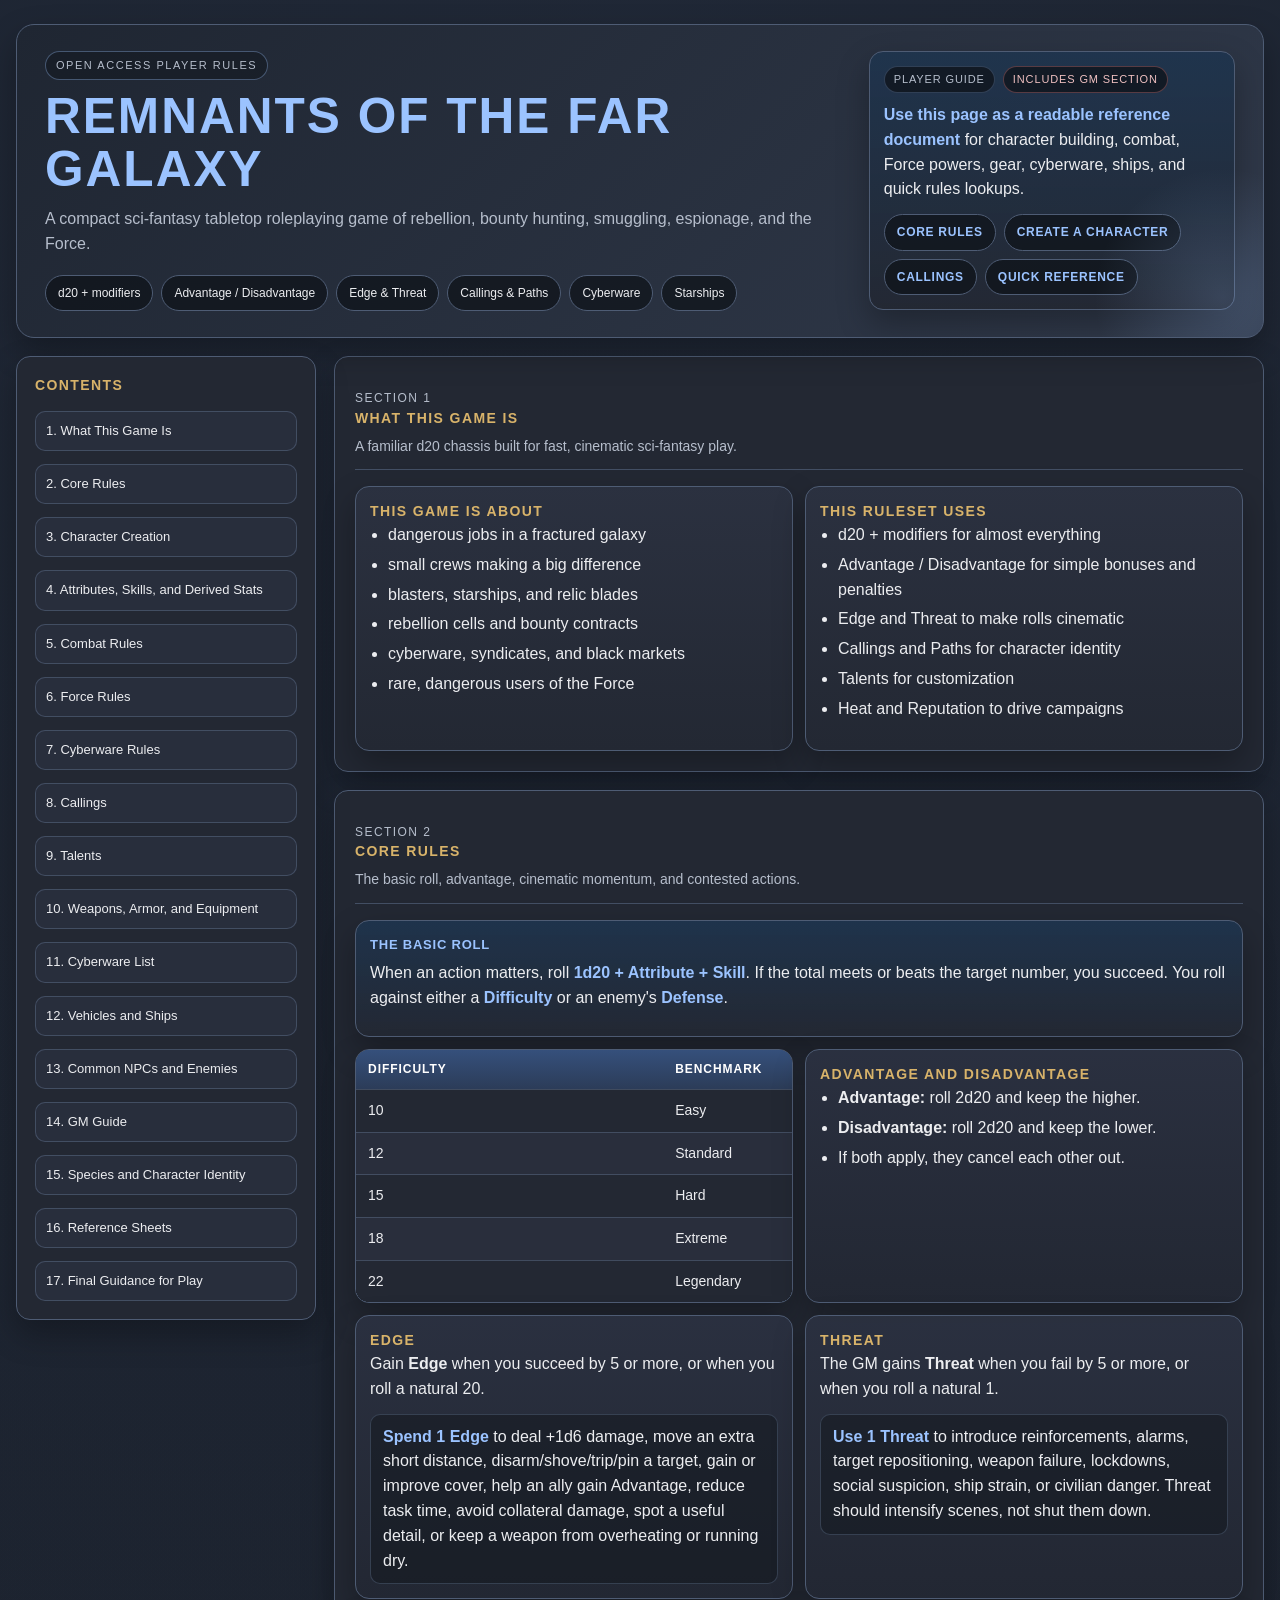
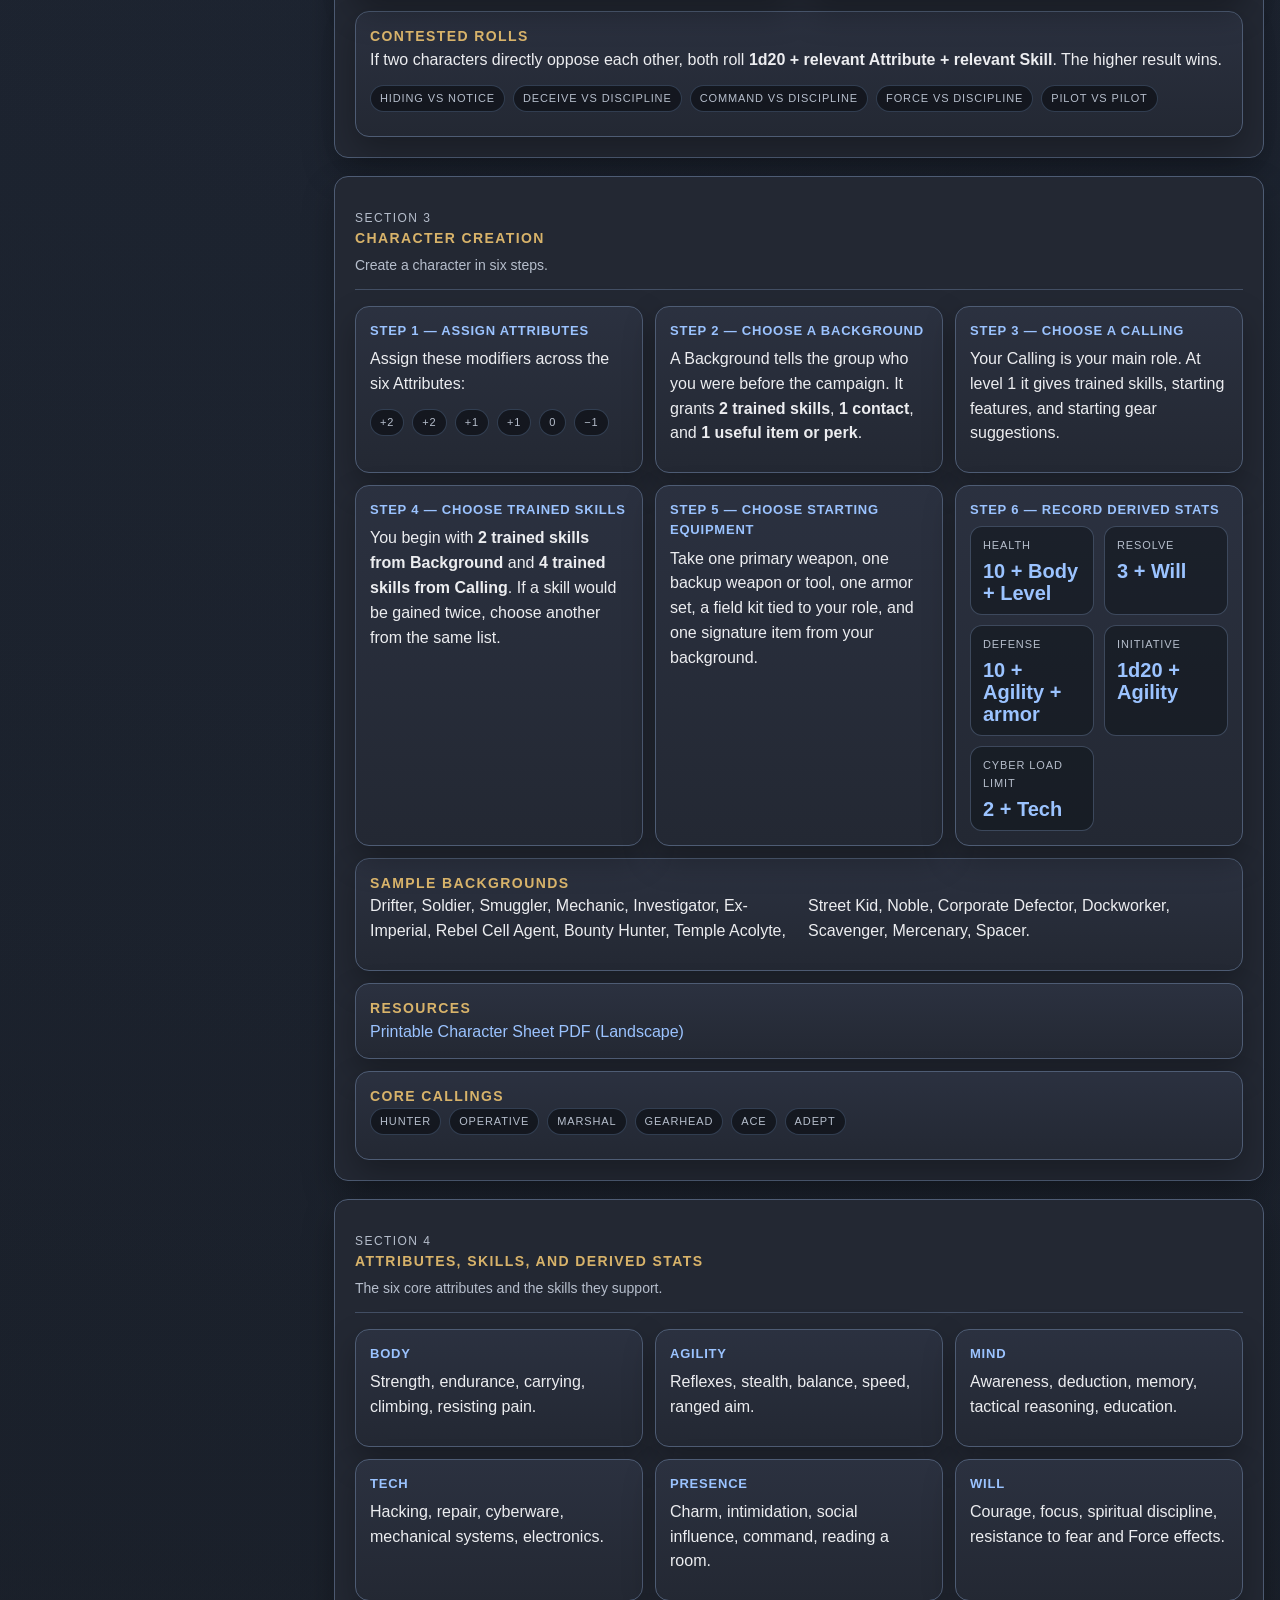
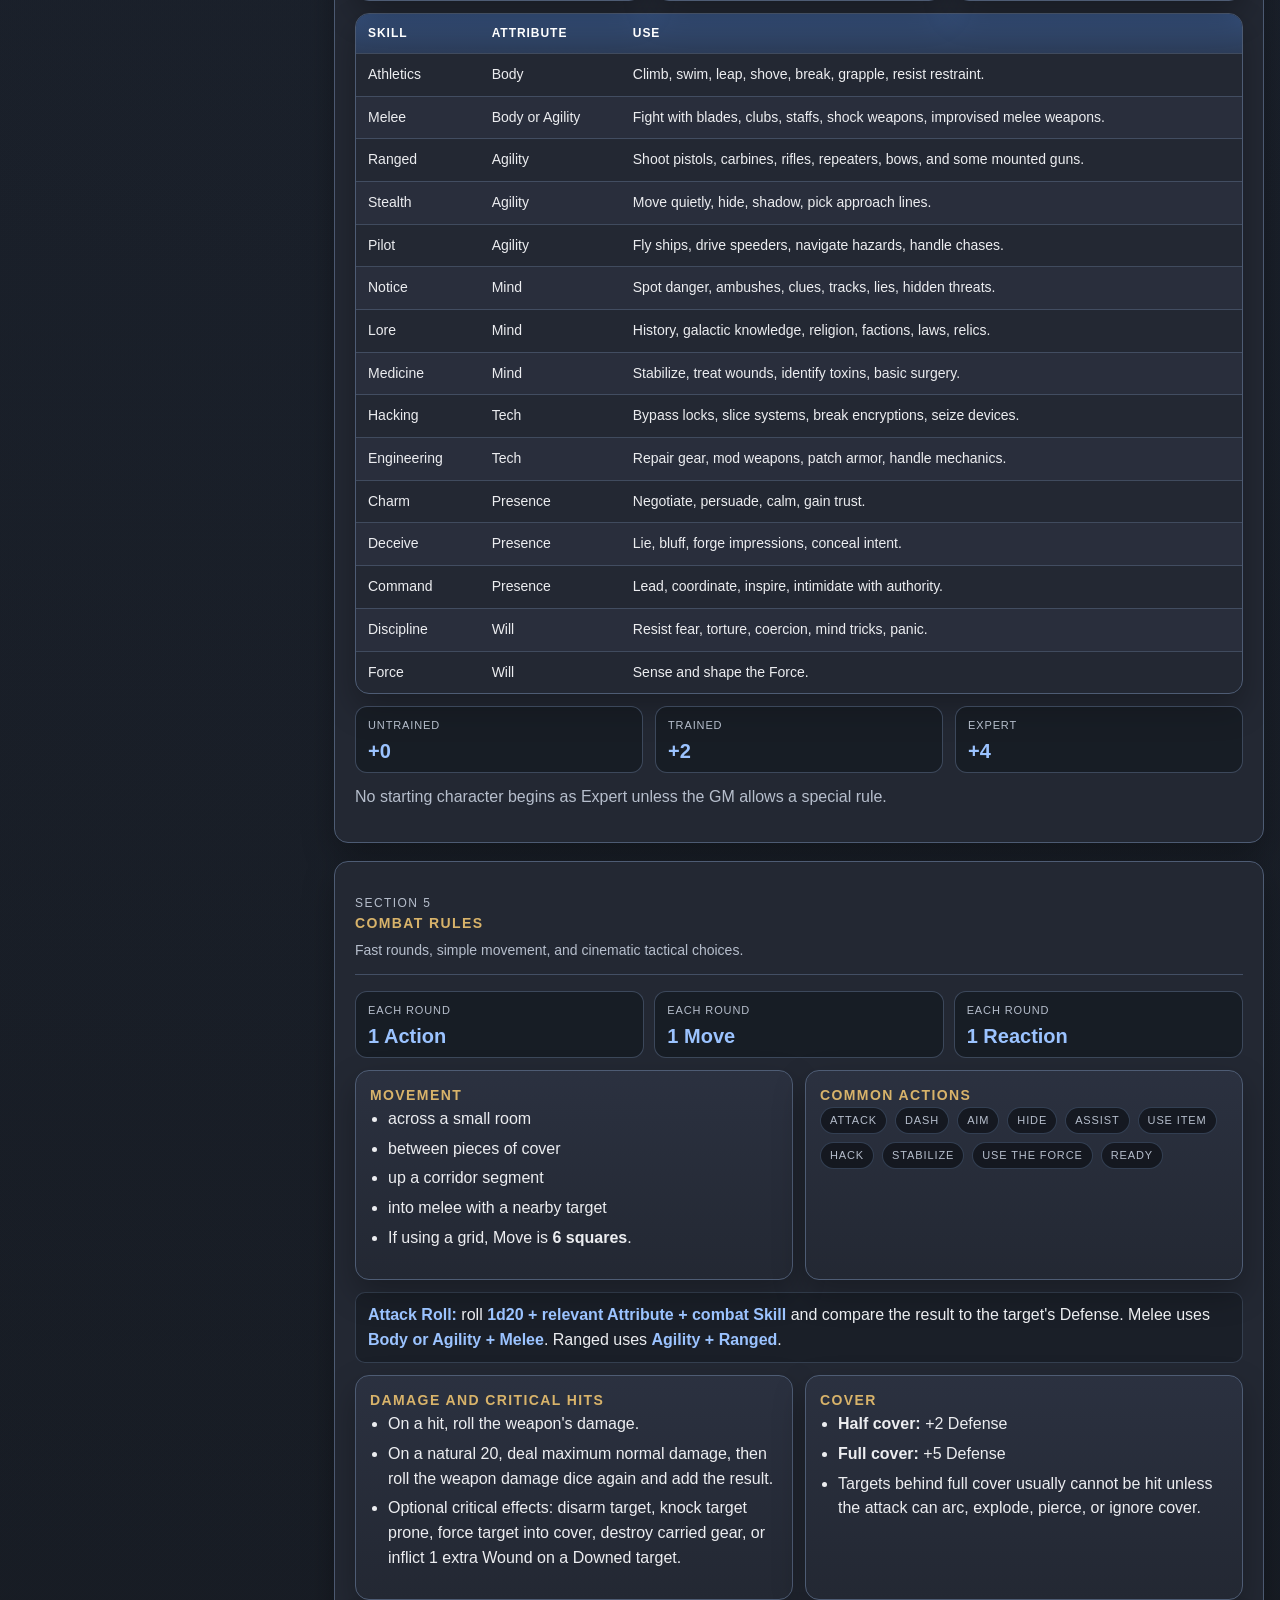
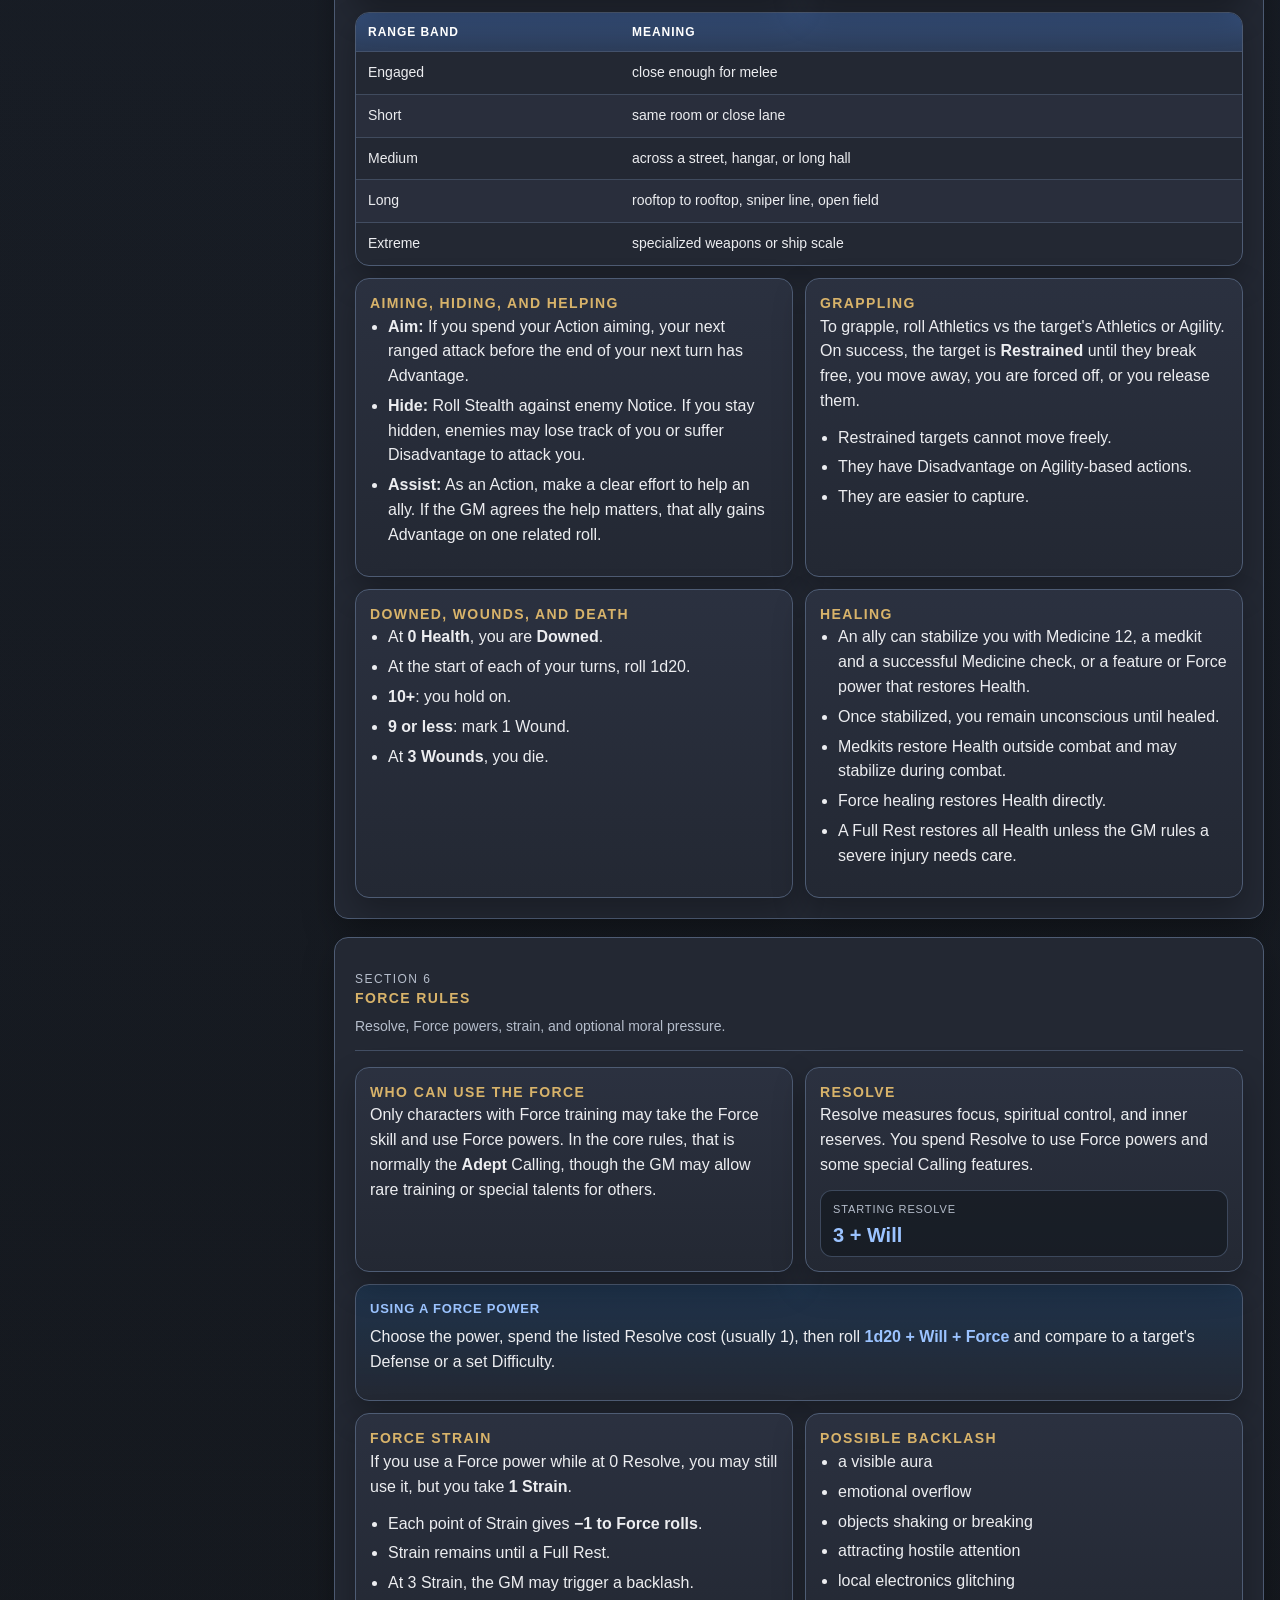
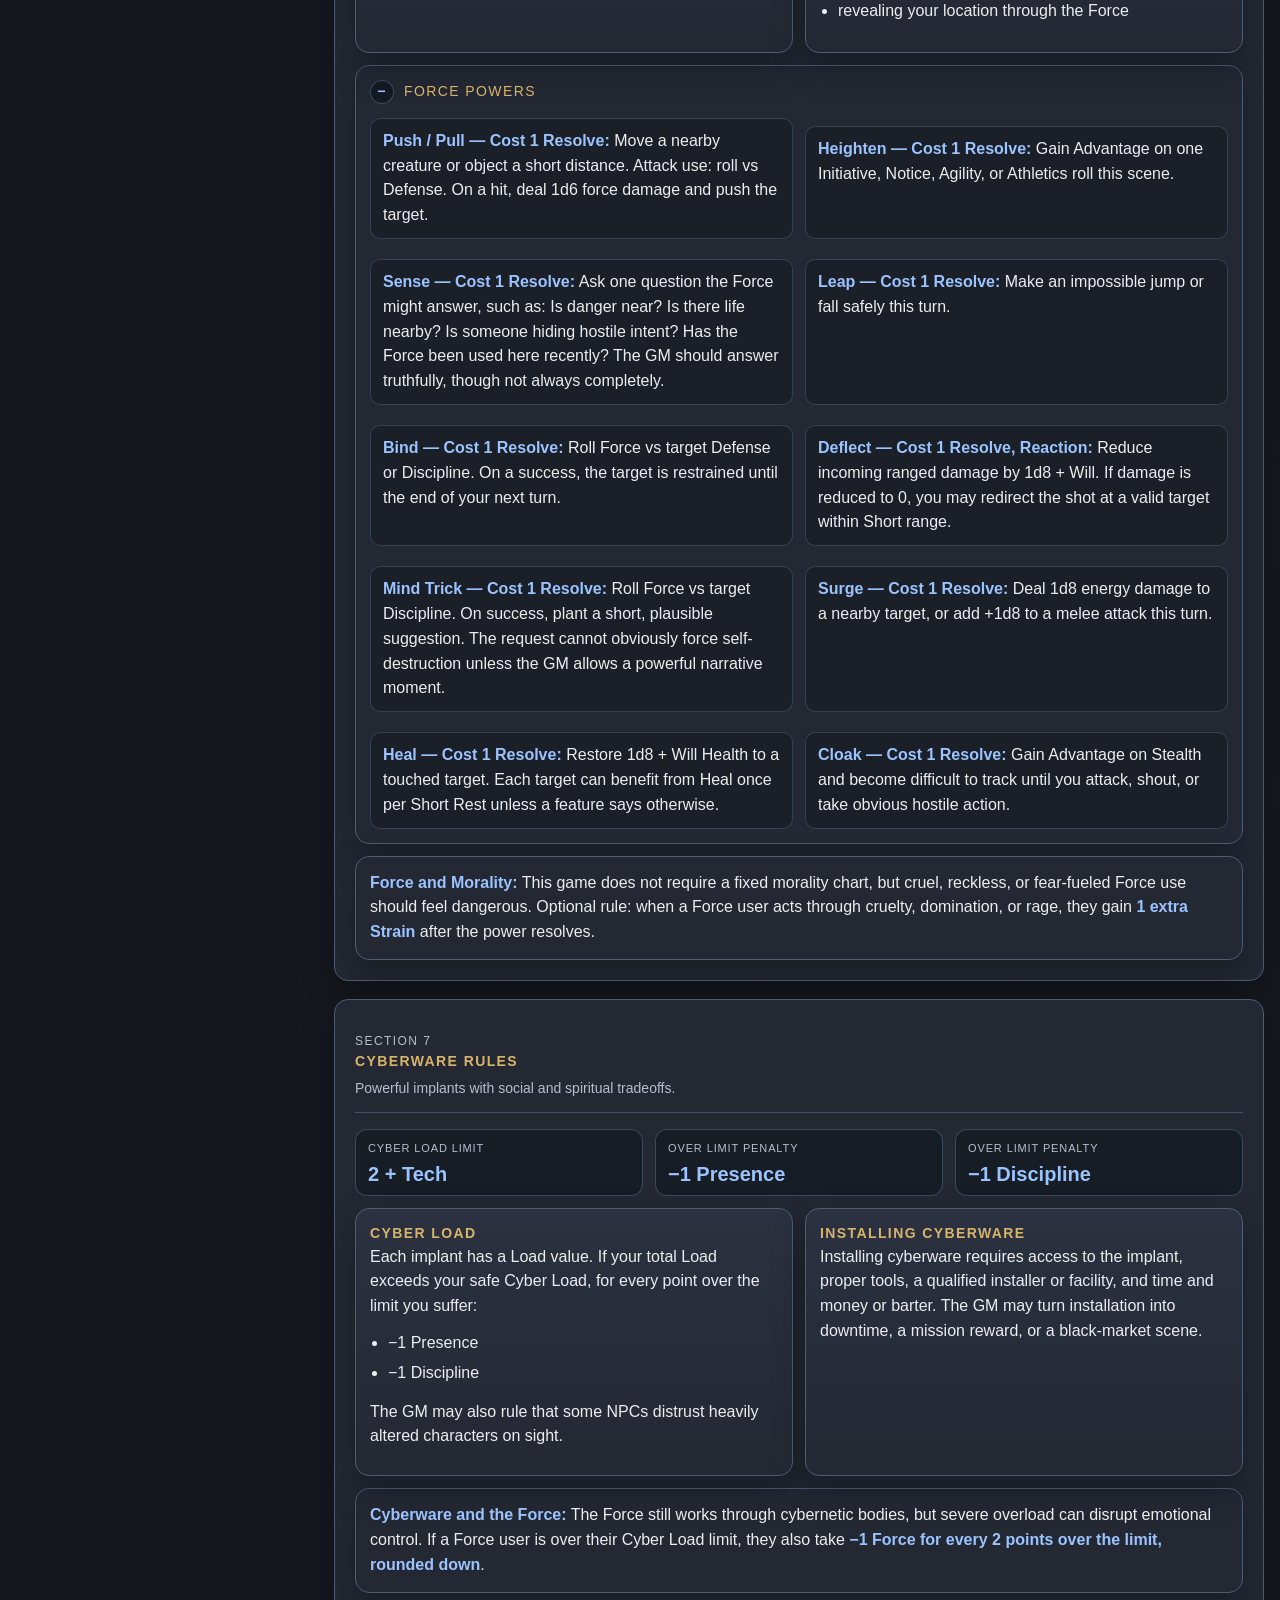
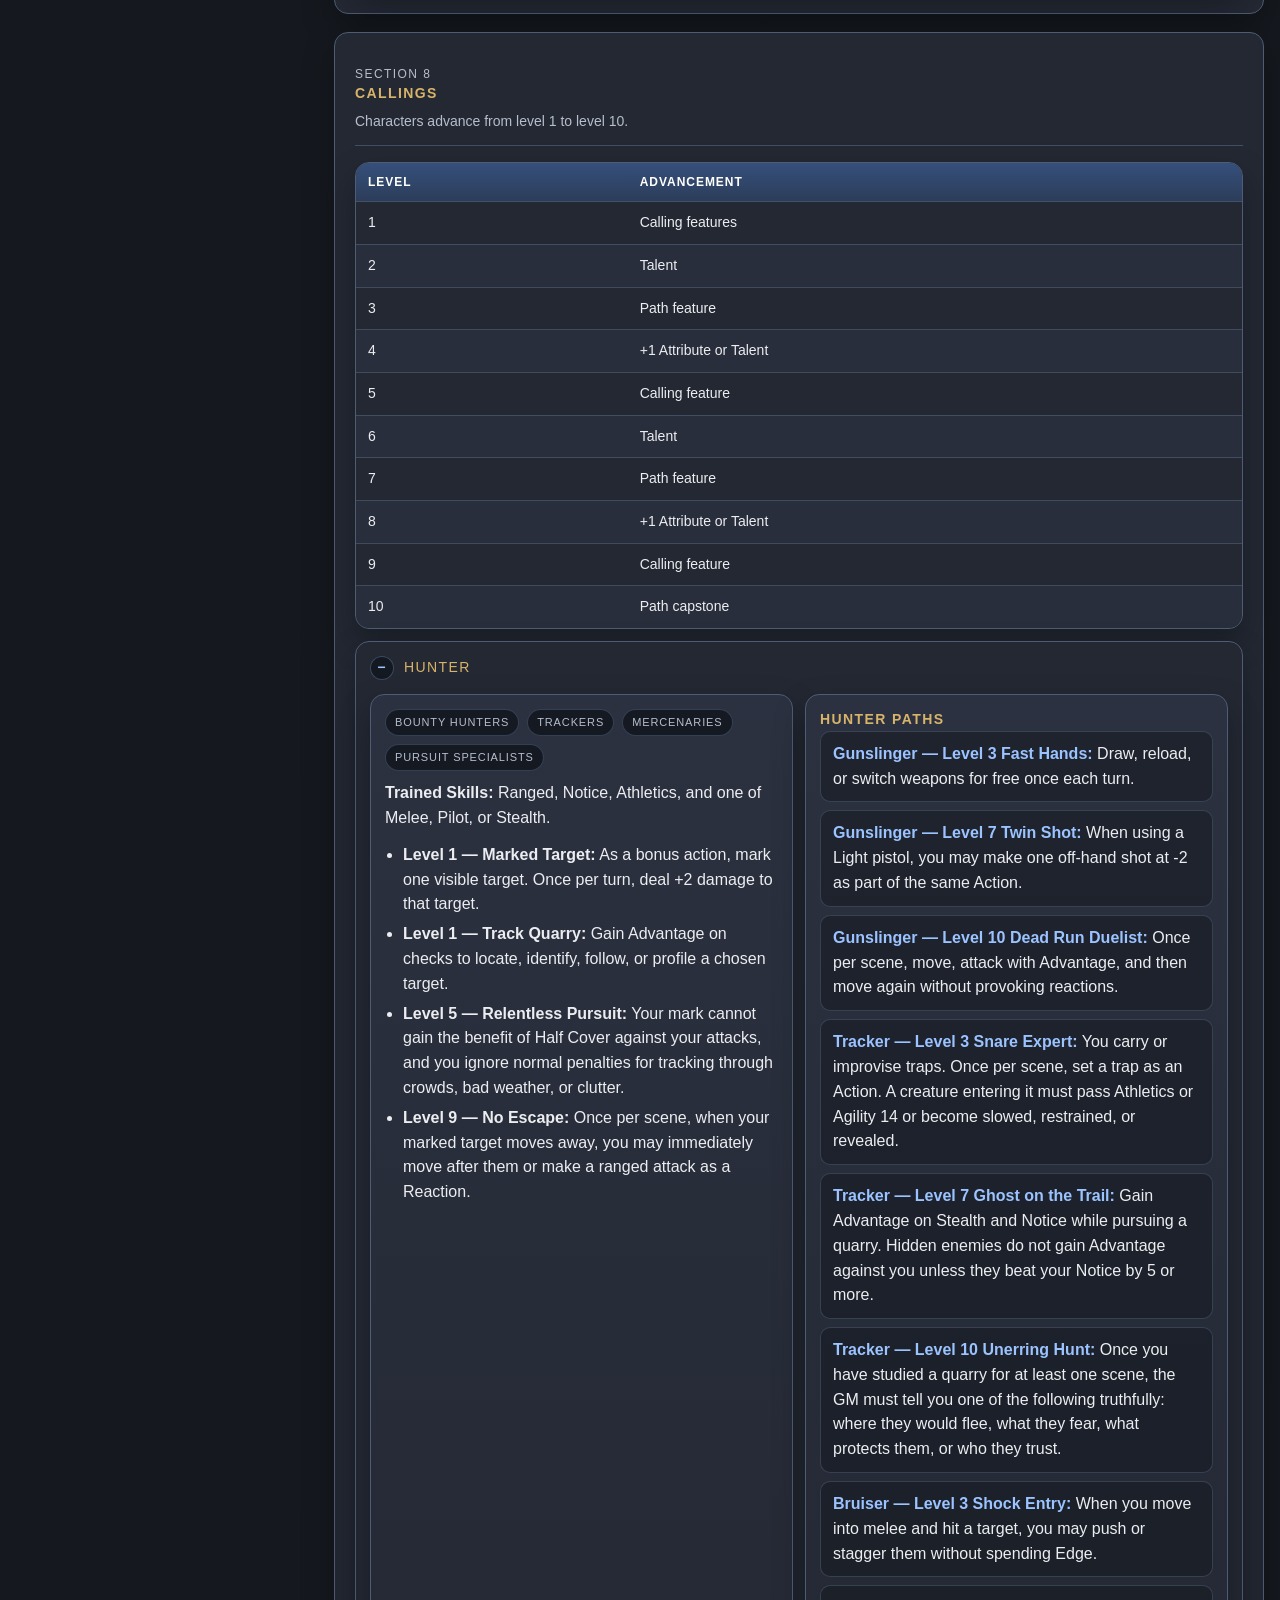
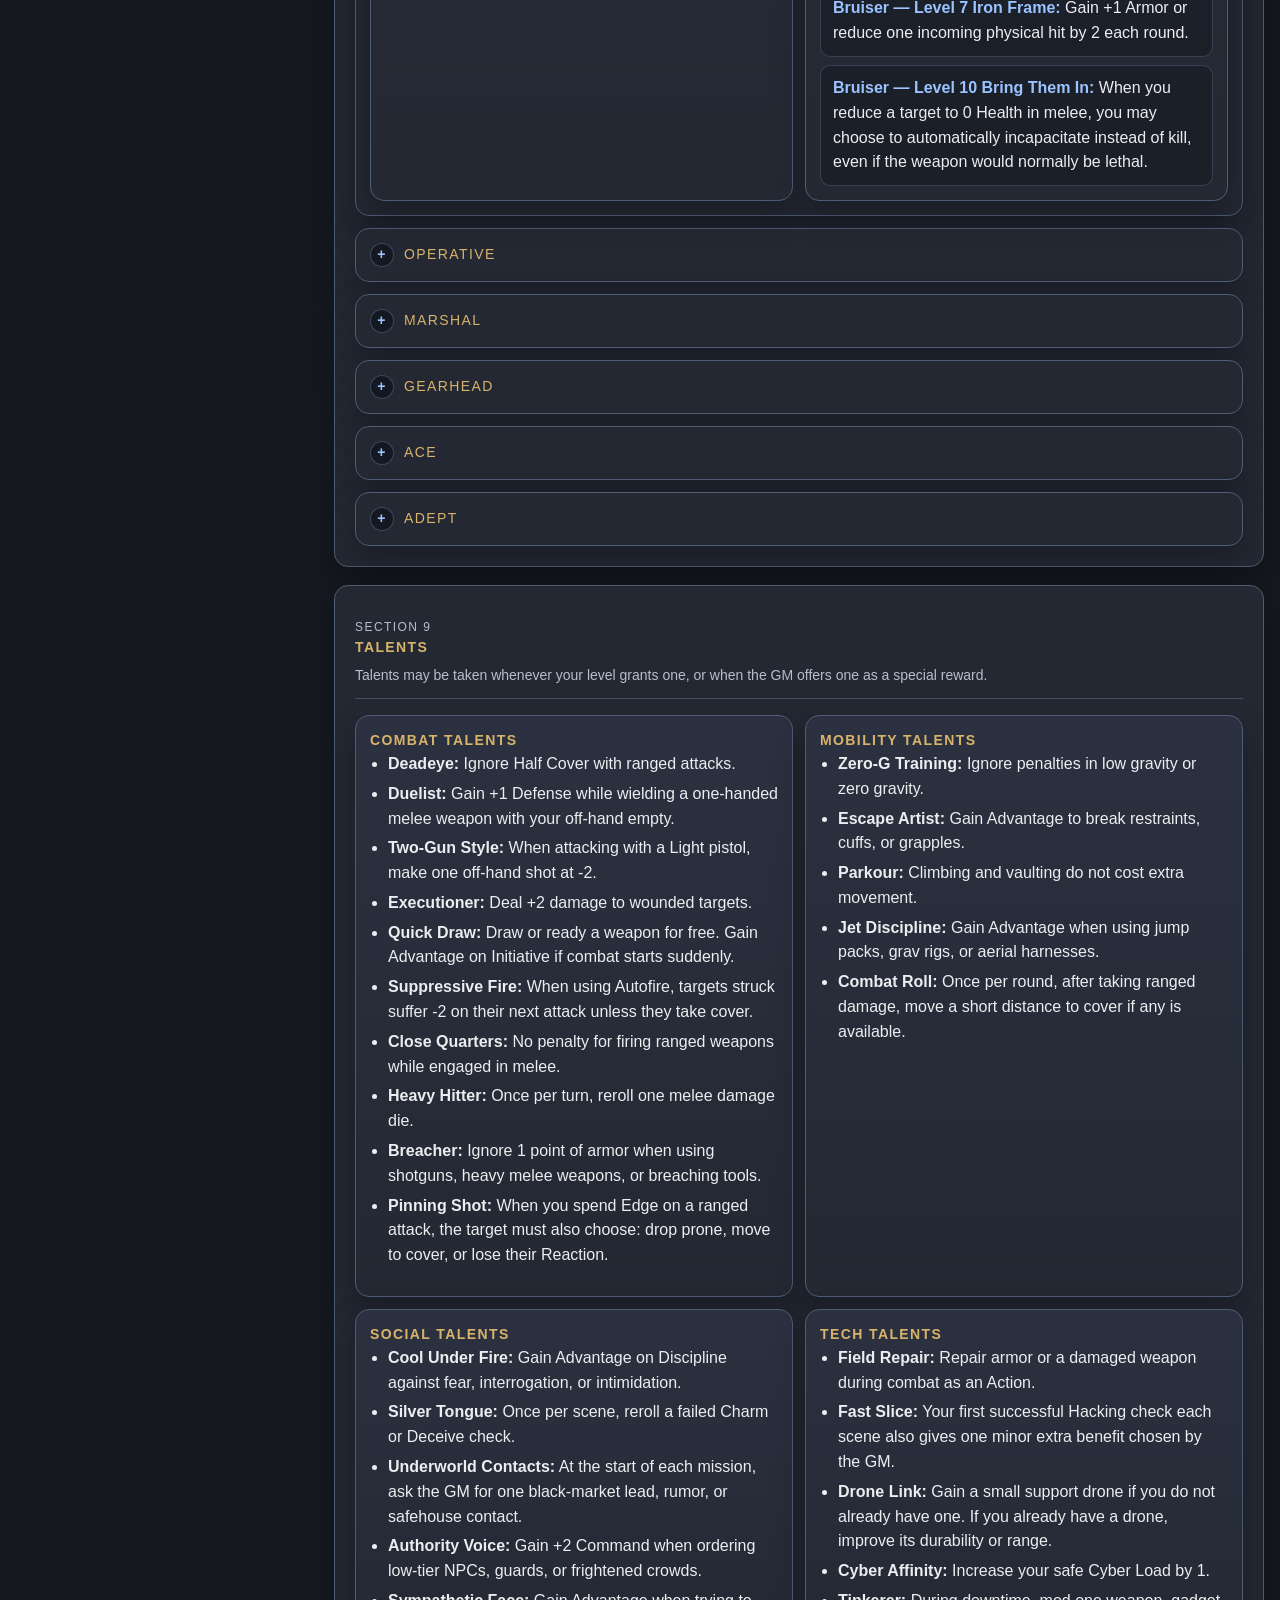
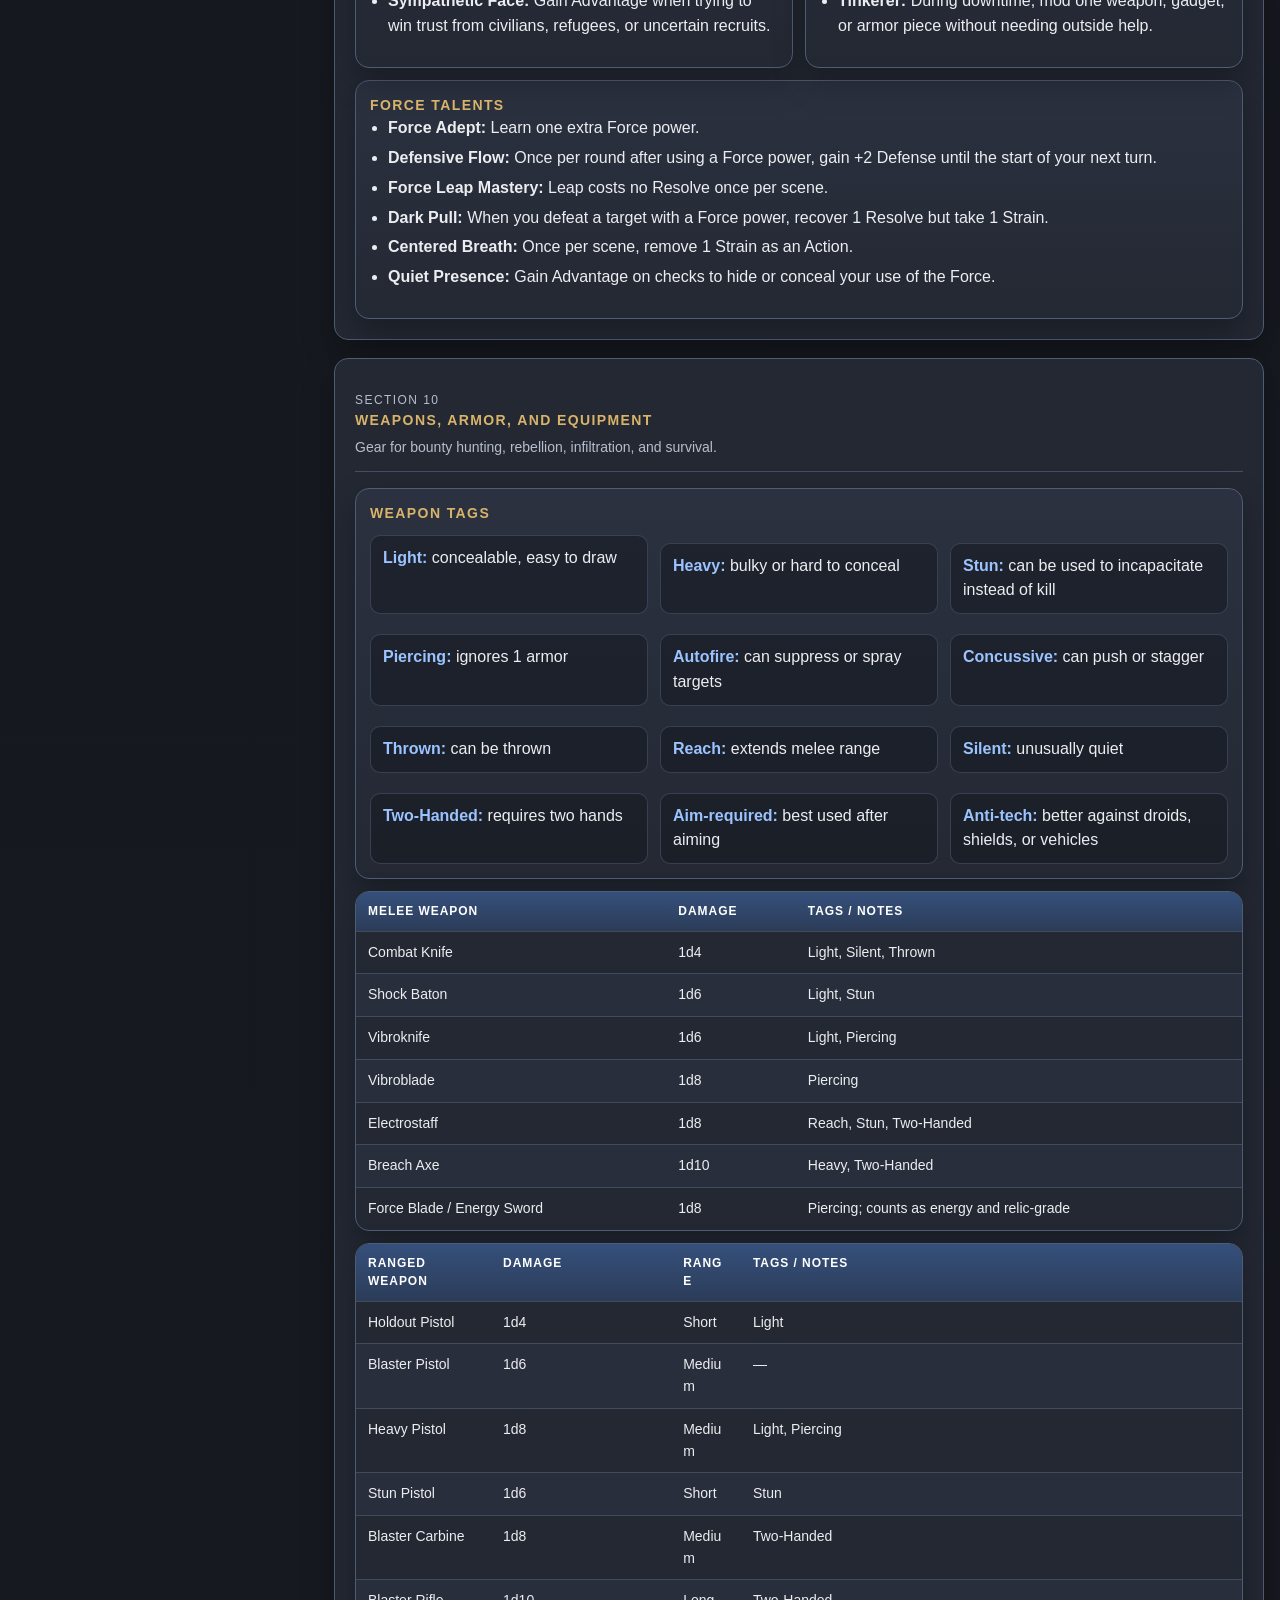
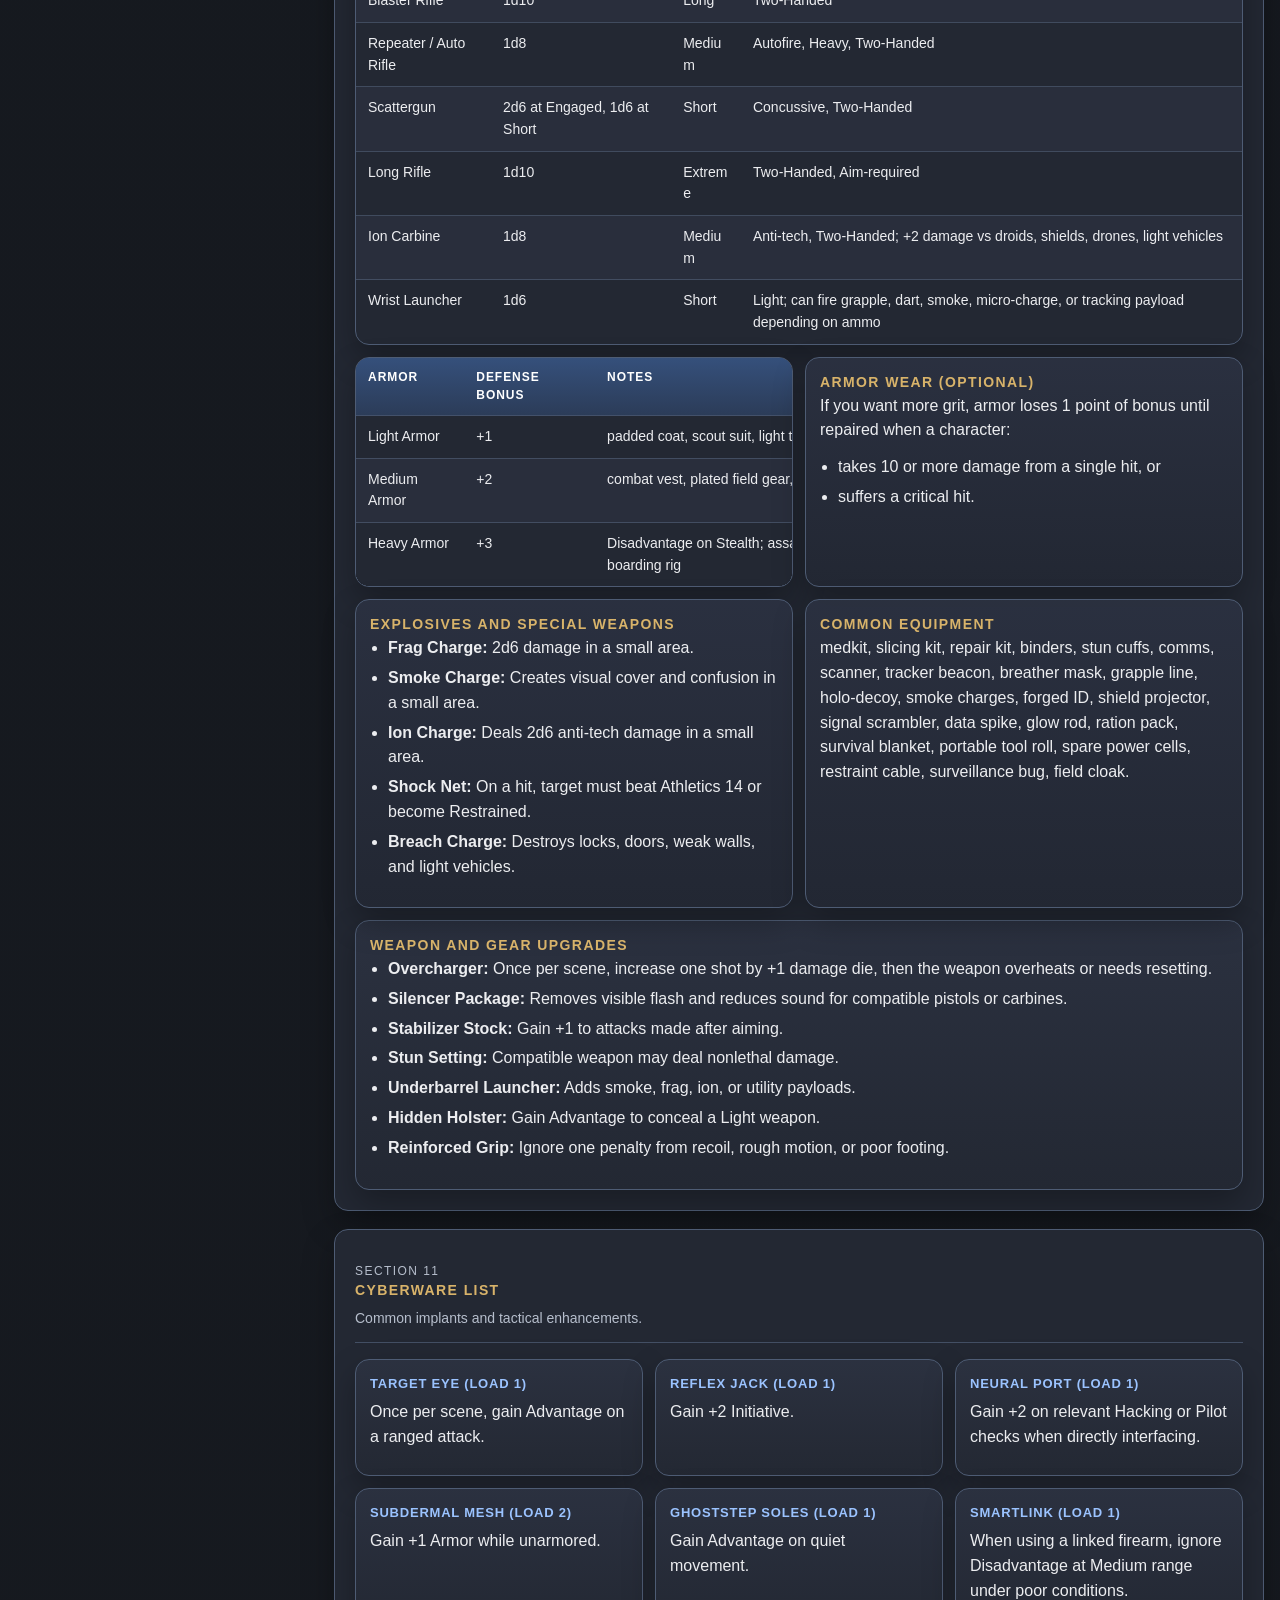
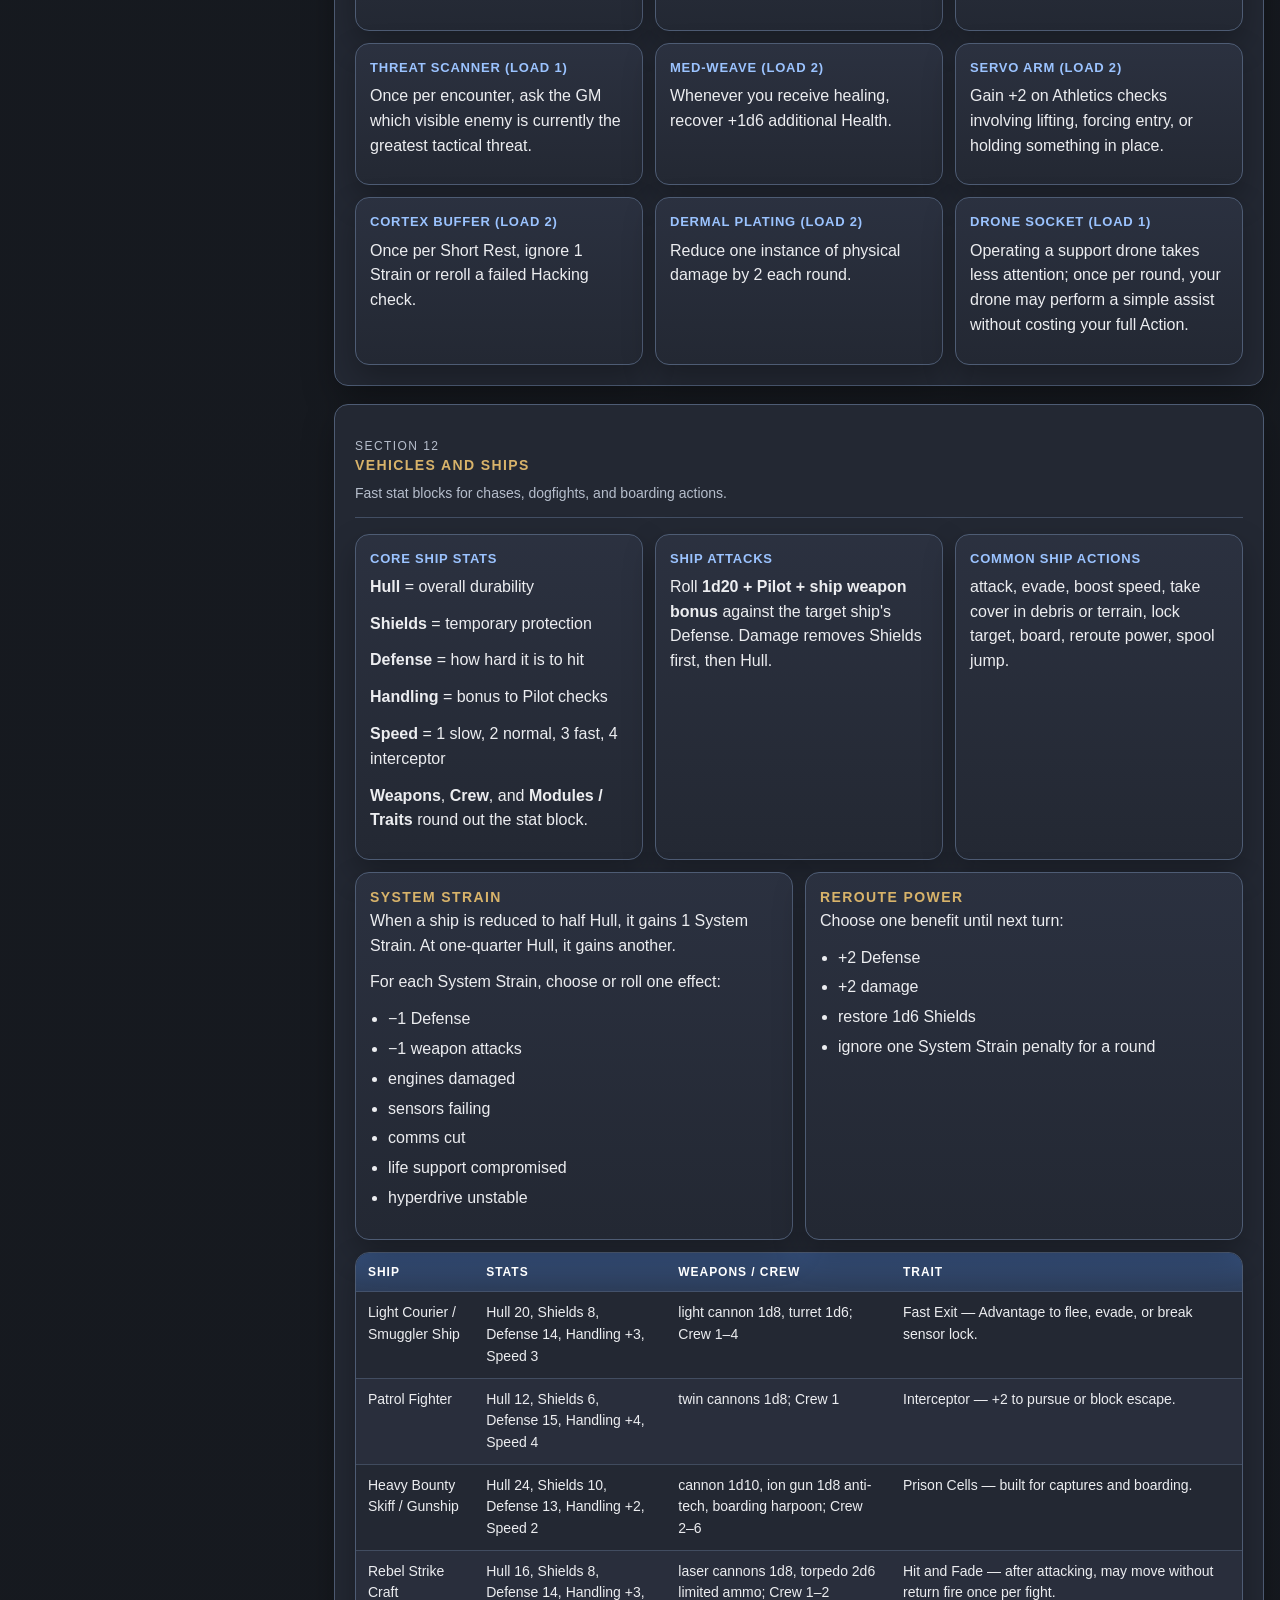
==== commit 8f95f115: "Repo" ====
--- a/index.html
+++ b/index.html
@@ -135,9 +135,10 @@
 
         .layout {
           display: grid;
-          grid-template-columns: 300px minmax(0, 1fr);
+          grid-template-columns: minmax(260px, 300px) minmax(0, 1fr);
           gap: 18px;
           align-items: start;
+          min-width: 0;
         }
 
         .toc,
@@ -196,6 +197,7 @@
         .content {
           display: grid;
           gap: 18px;
+          min-width: 0;
         }
 
         section.panel {
@@ -309,13 +311,17 @@
 
         table {
           width: 100%;
+          max-width: 100%;
           border-collapse: collapse;
           font-size: 14px;
         }
 
         .table-wrap {
-          overflow: hidden;
+          overflow-x: auto;
+          overflow-y: hidden;
+          max-width: 100%;
           padding: 0;
+          -webkit-overflow-scrolling: touch;
         }
 
         thead {
@@ -441,6 +447,67 @@
           td {
             padding: 9px 10px;
             font-size: 13px;
+          }
+        }
+        html,
+        body {
+          max-width: 100%;
+          overflow-x: hidden;
+        }
+
+        .page,
+        .banner-grid,
+        .layout,
+        .content,
+        section.panel,
+        .card,
+        .callout,
+        .note,
+        details,
+        .toc,
+        .grid-2 > *,
+        .grid-3 > *,
+        .grid-4 > *,
+        .grid-auto > *,
+        .stat-grid > * {
+          min-width: 0;
+        }
+
+        .section-header {
+          flex-wrap: wrap;
+        }
+
+        p,
+        li,
+        td,
+        th,
+        a,
+        .rule,
+        .stat-value,
+        .quick-link,
+        .pill,
+        .tag {
+          overflow-wrap: anywhere;
+          word-break: break-word;
+        }
+
+        .table-wrap table {
+          min-width: 640px;
+        }
+
+        @media (max-width: 720px) {
+          .page {
+            width: calc(100% - 16px);
+            max-width: 100%;
+            padding-top: 10px;
+          }
+
+          .two-column-text {
+            columns: 1;
+          }
+
+          .table-wrap table {
+            min-width: 560px;
           }
         }
     </style>
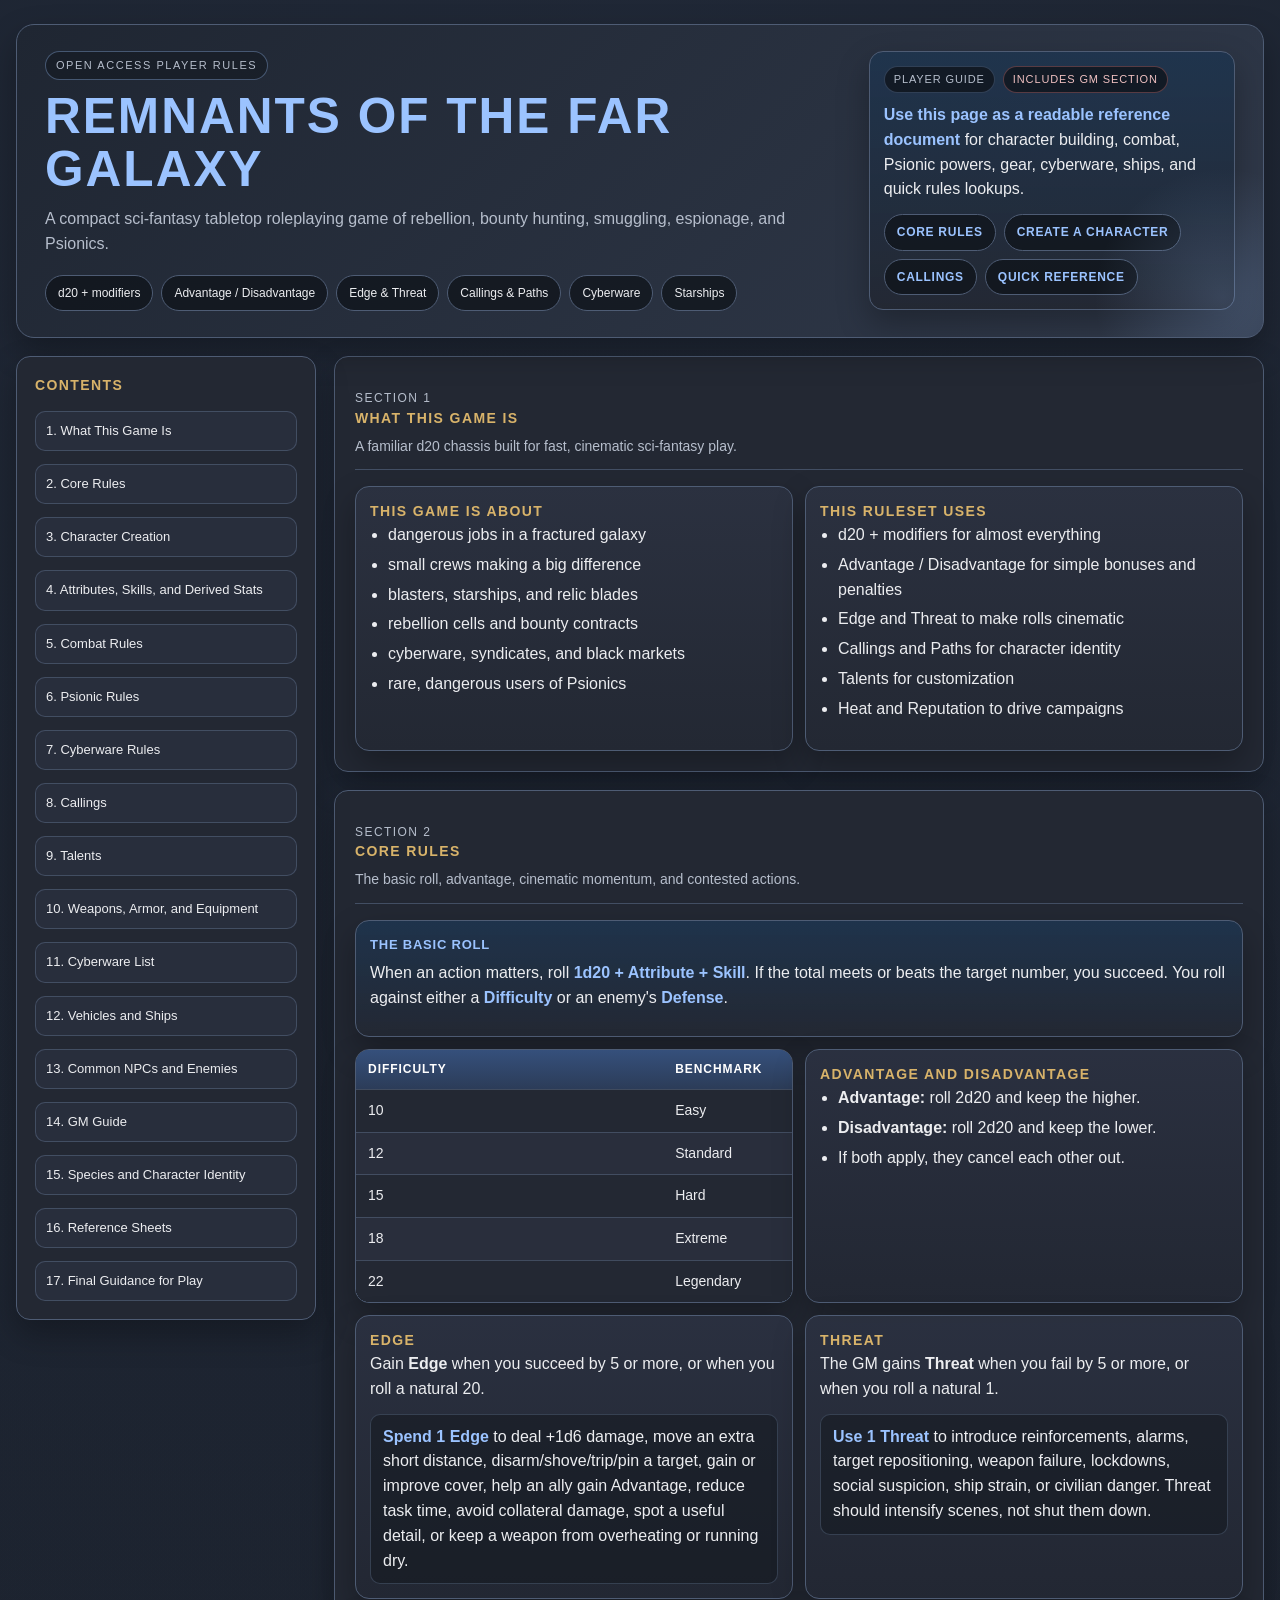
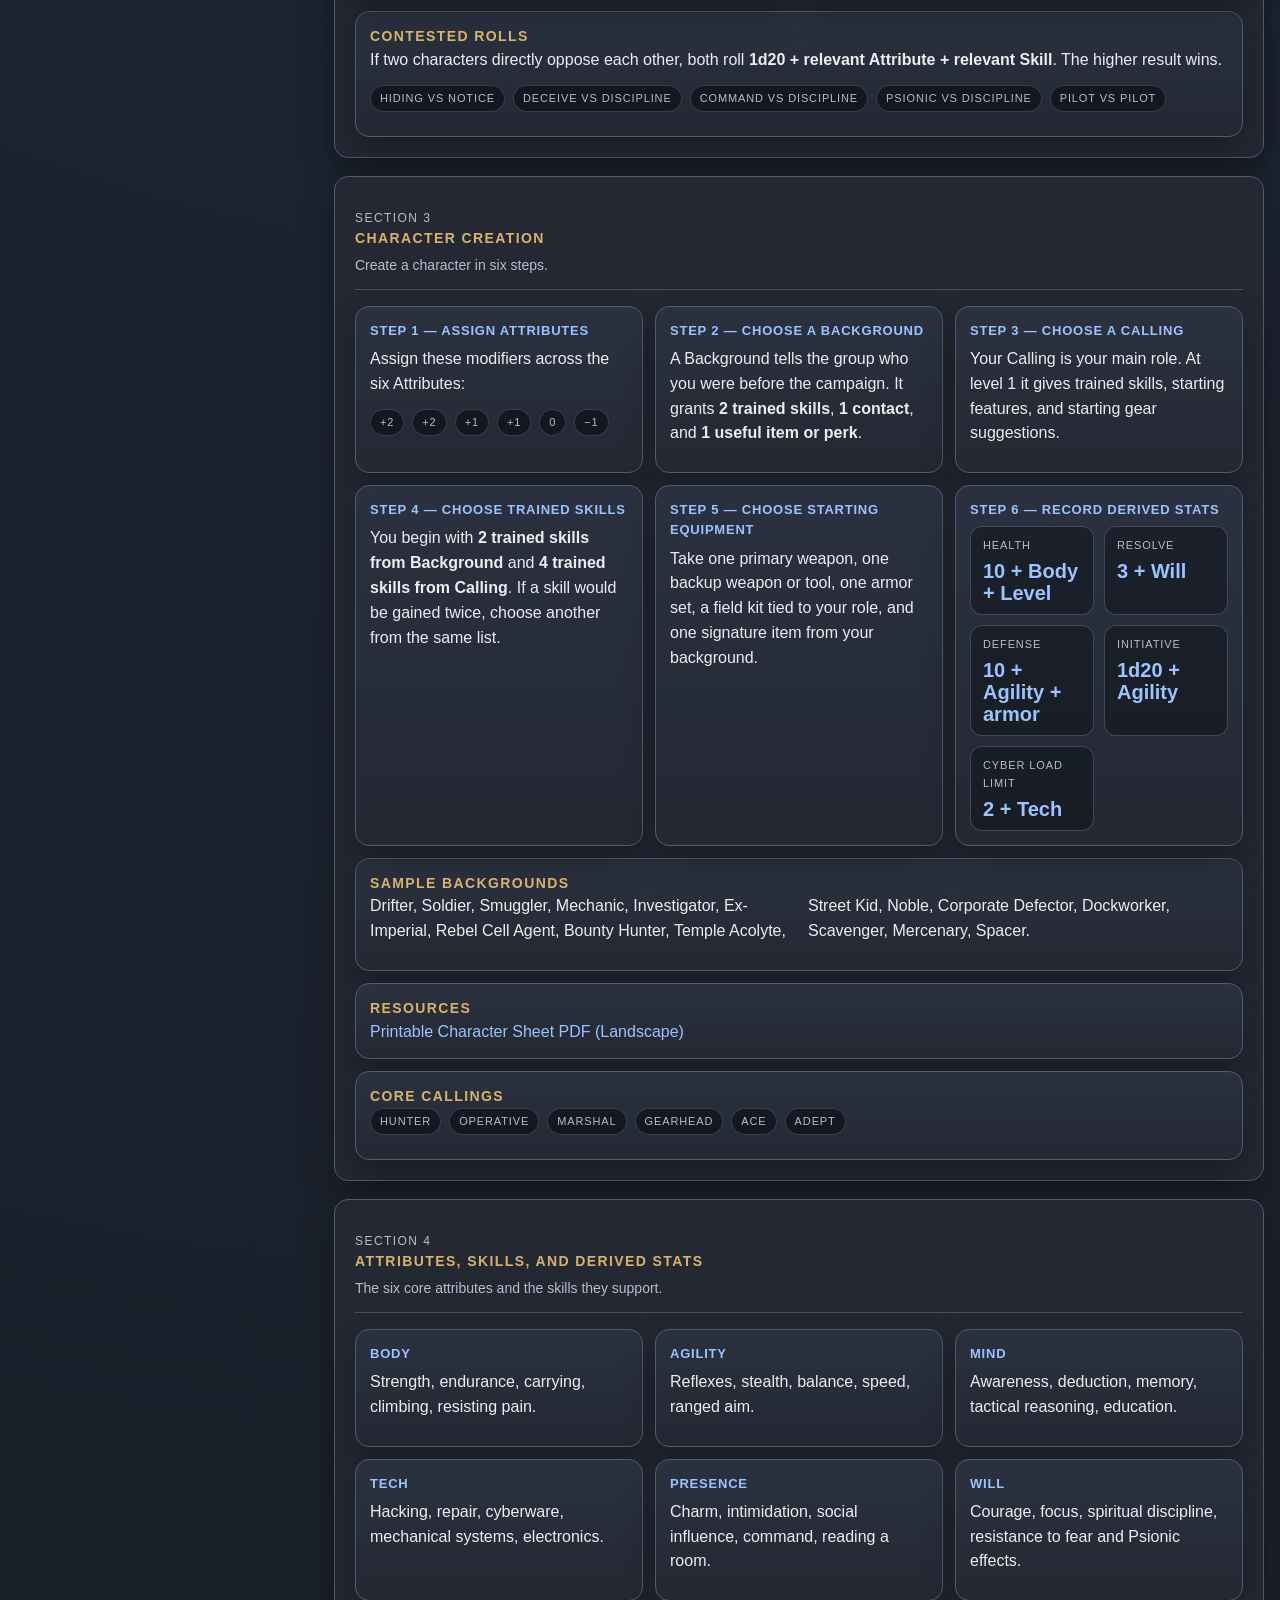
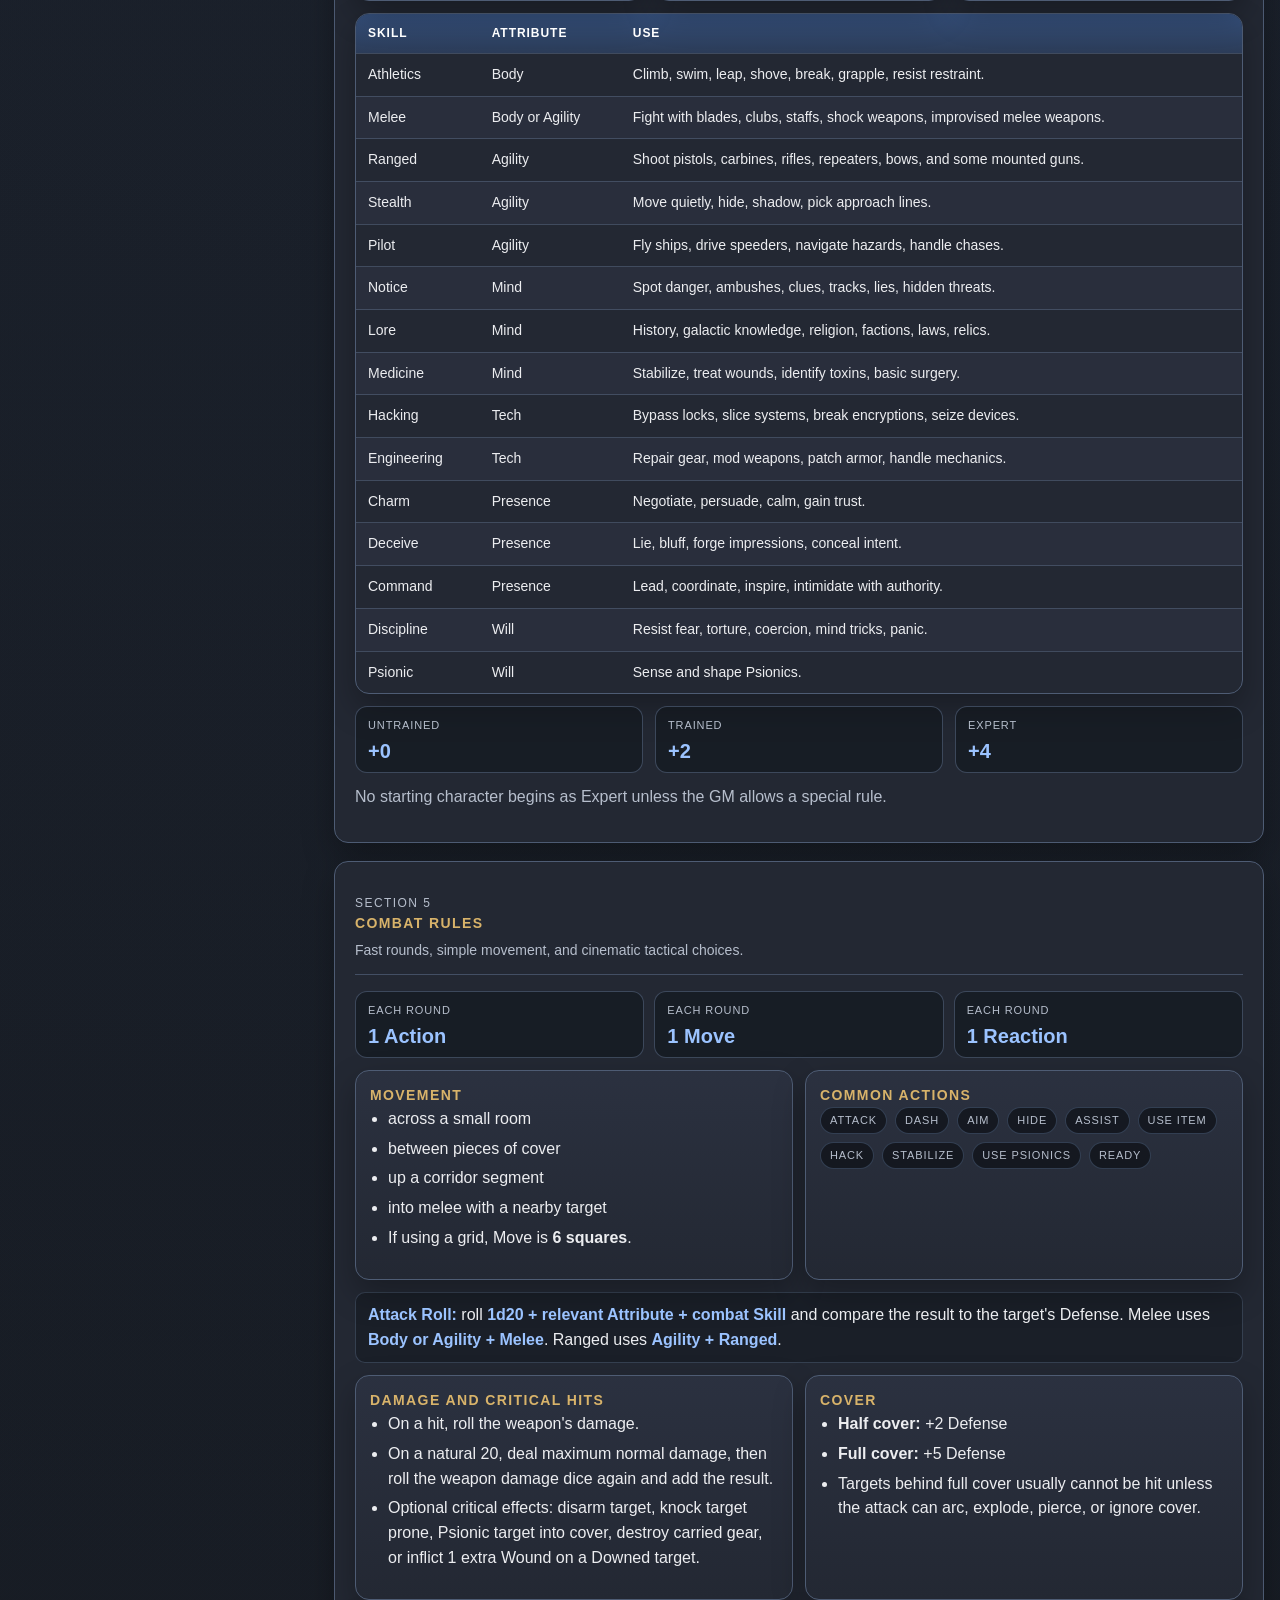
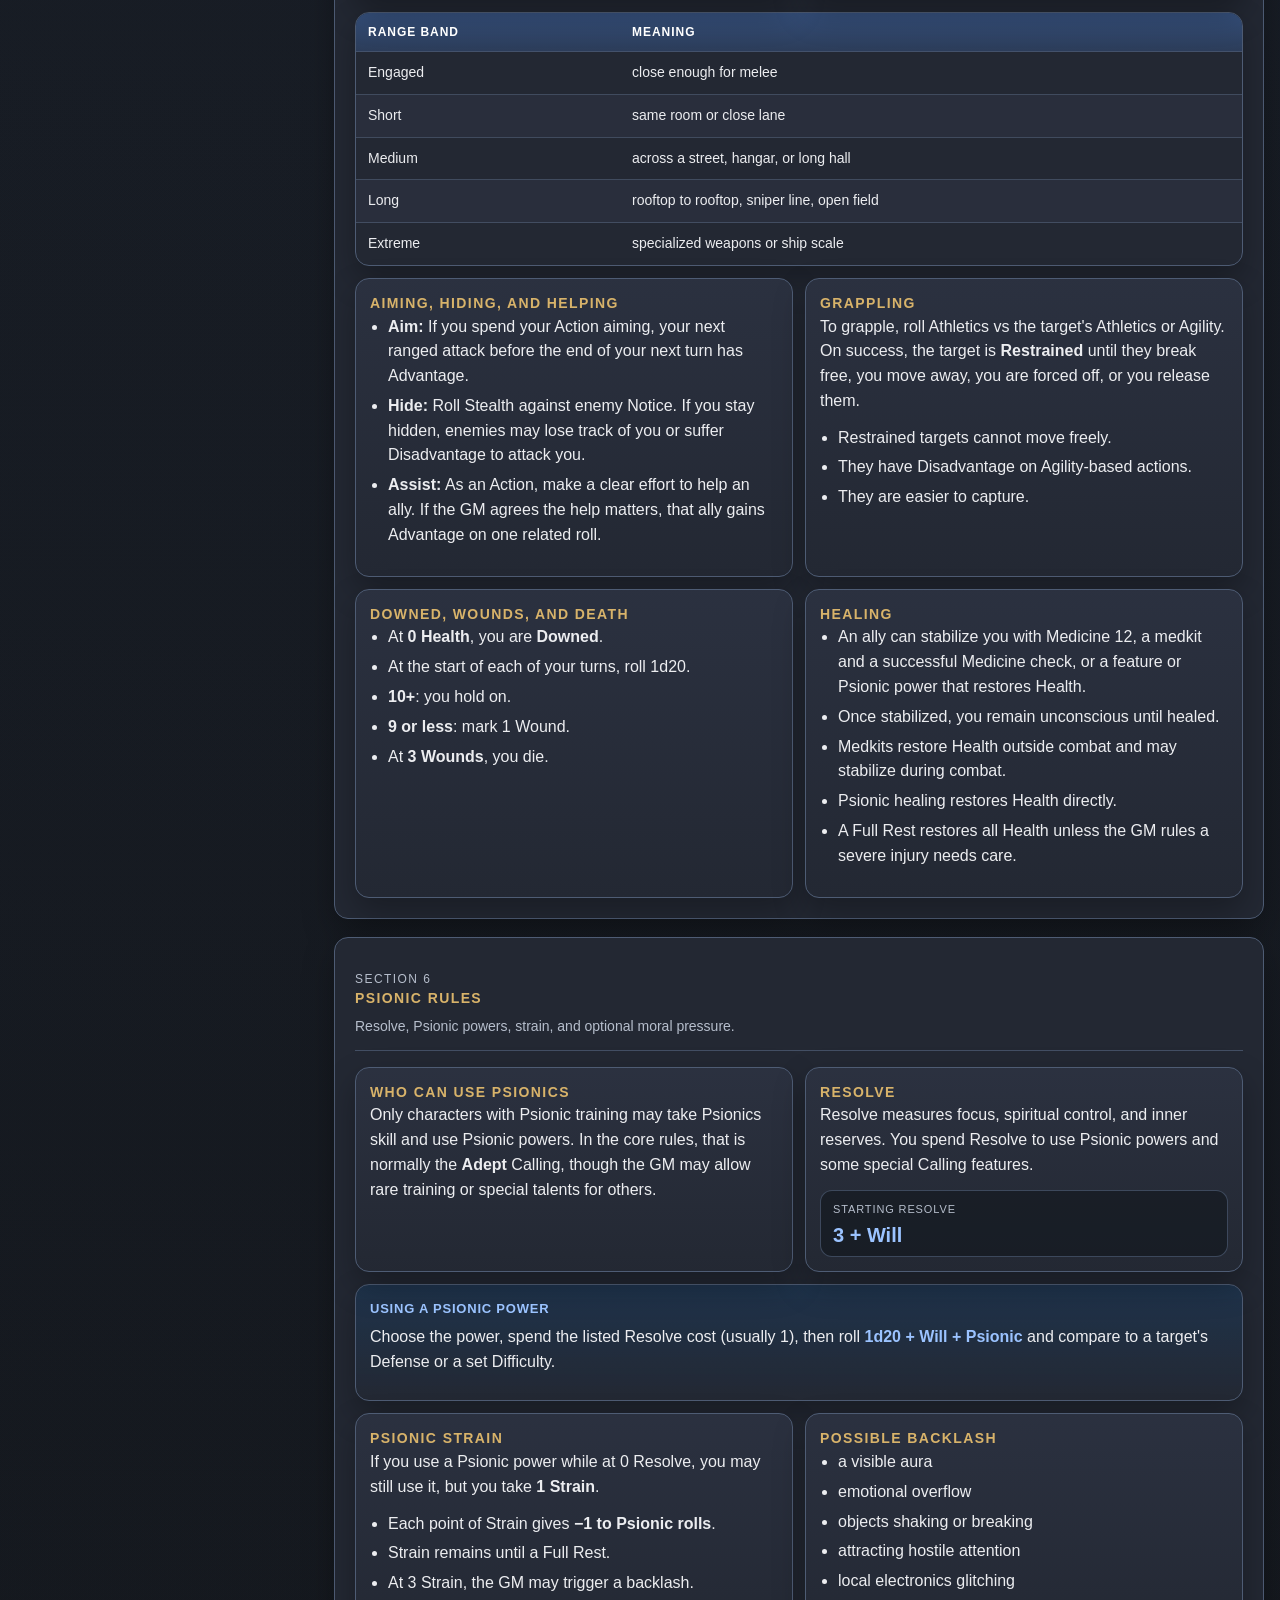
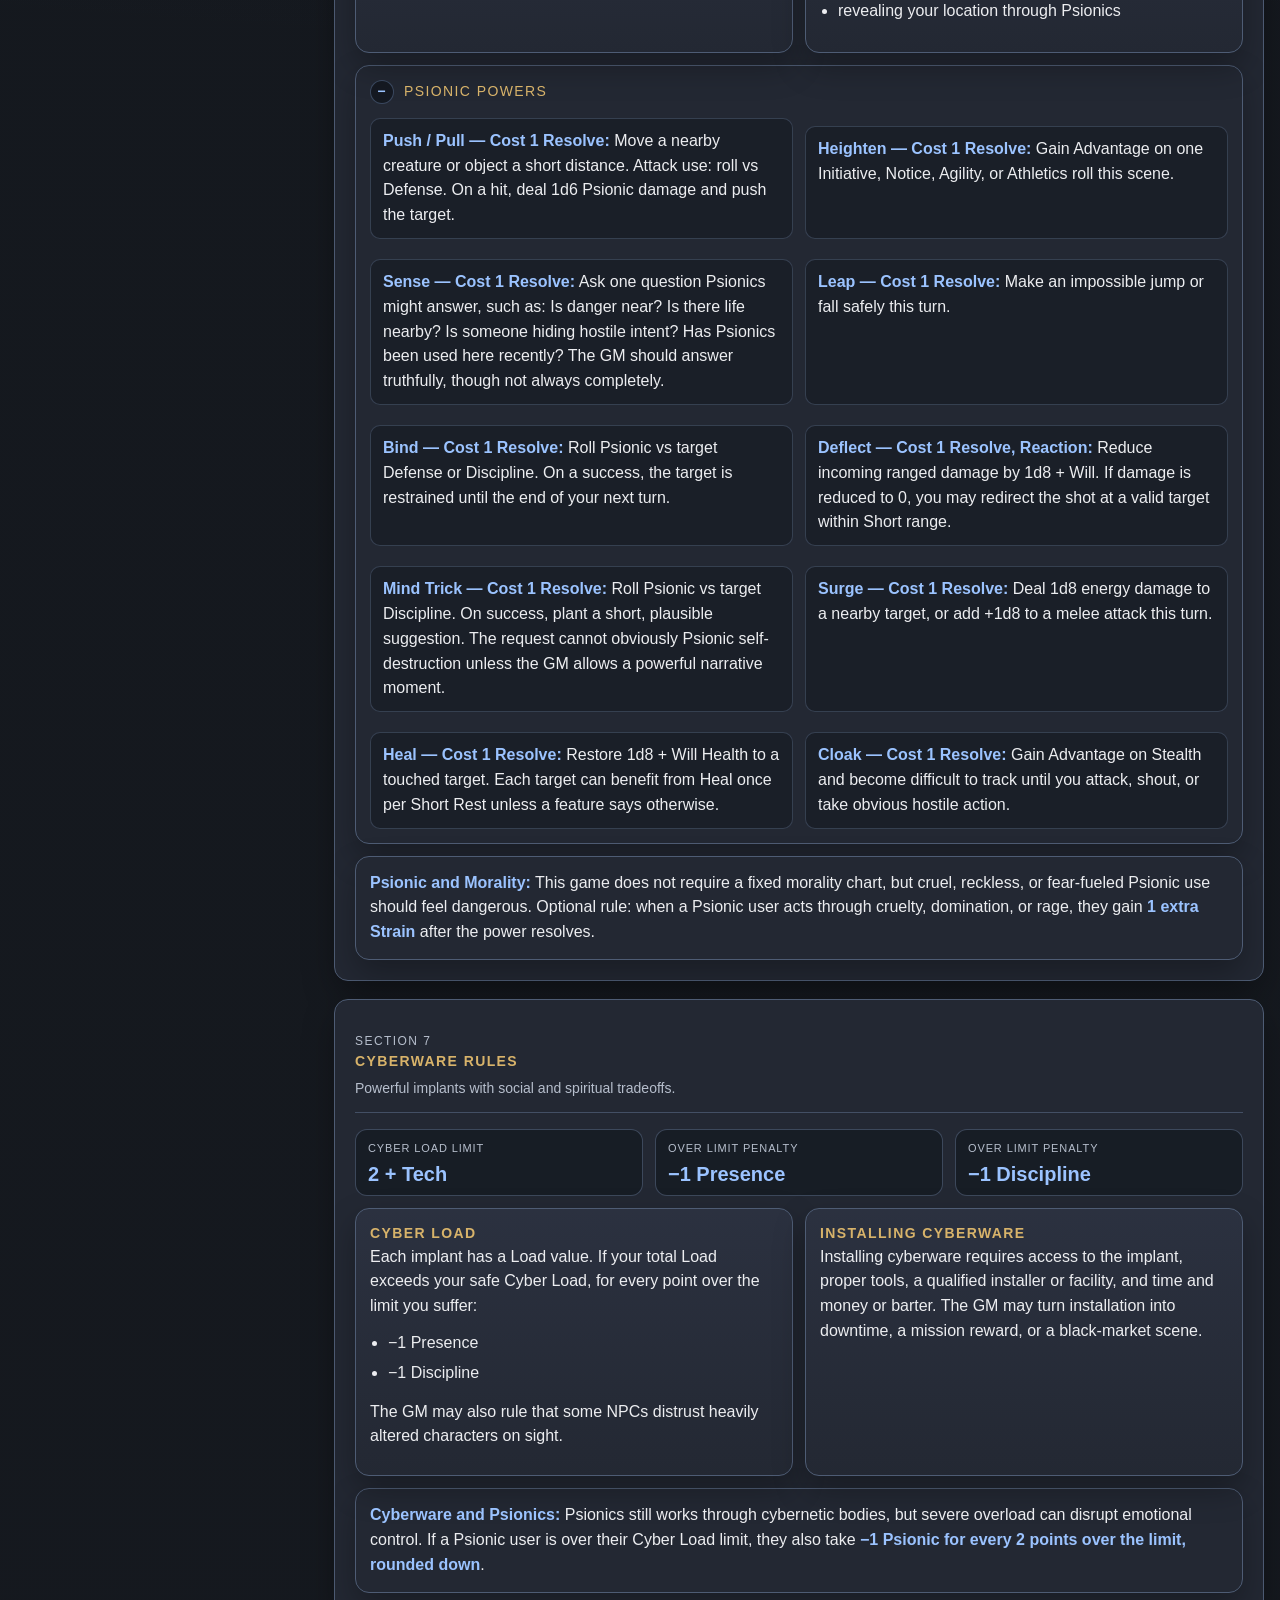
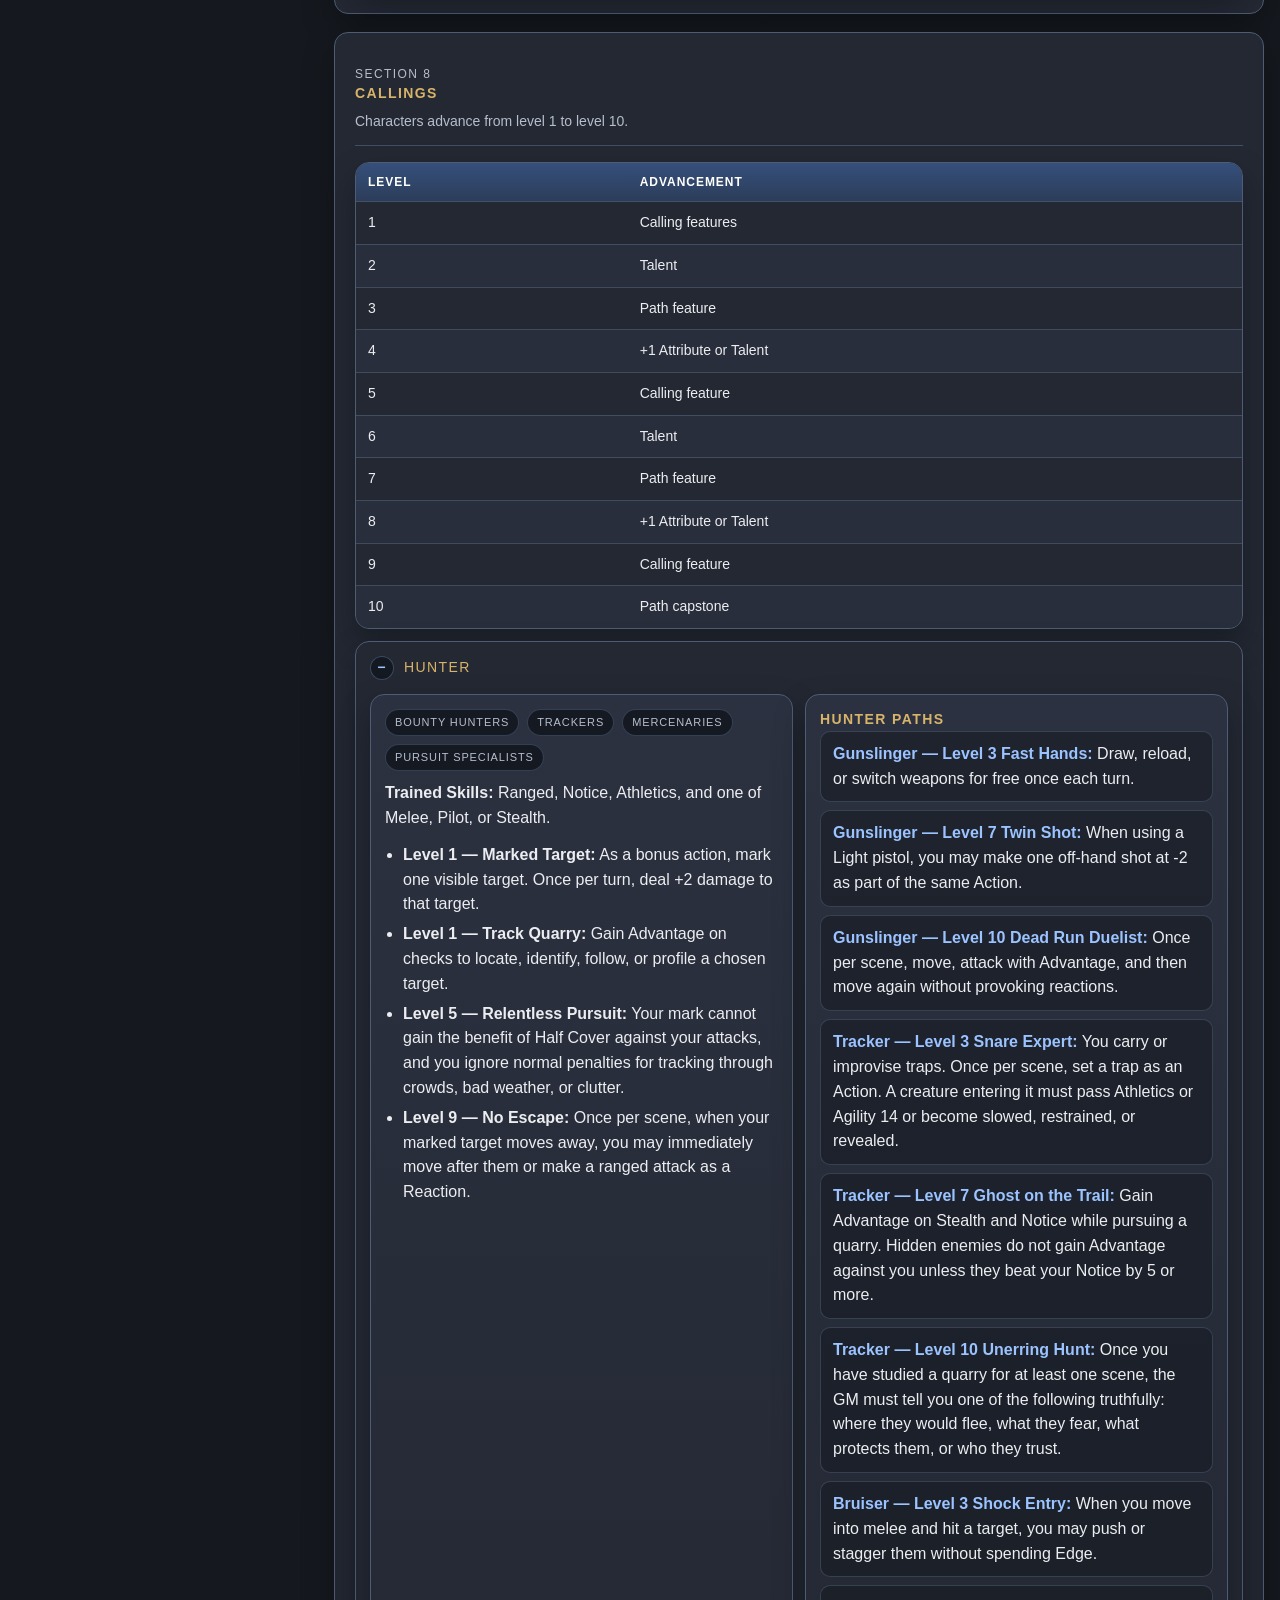
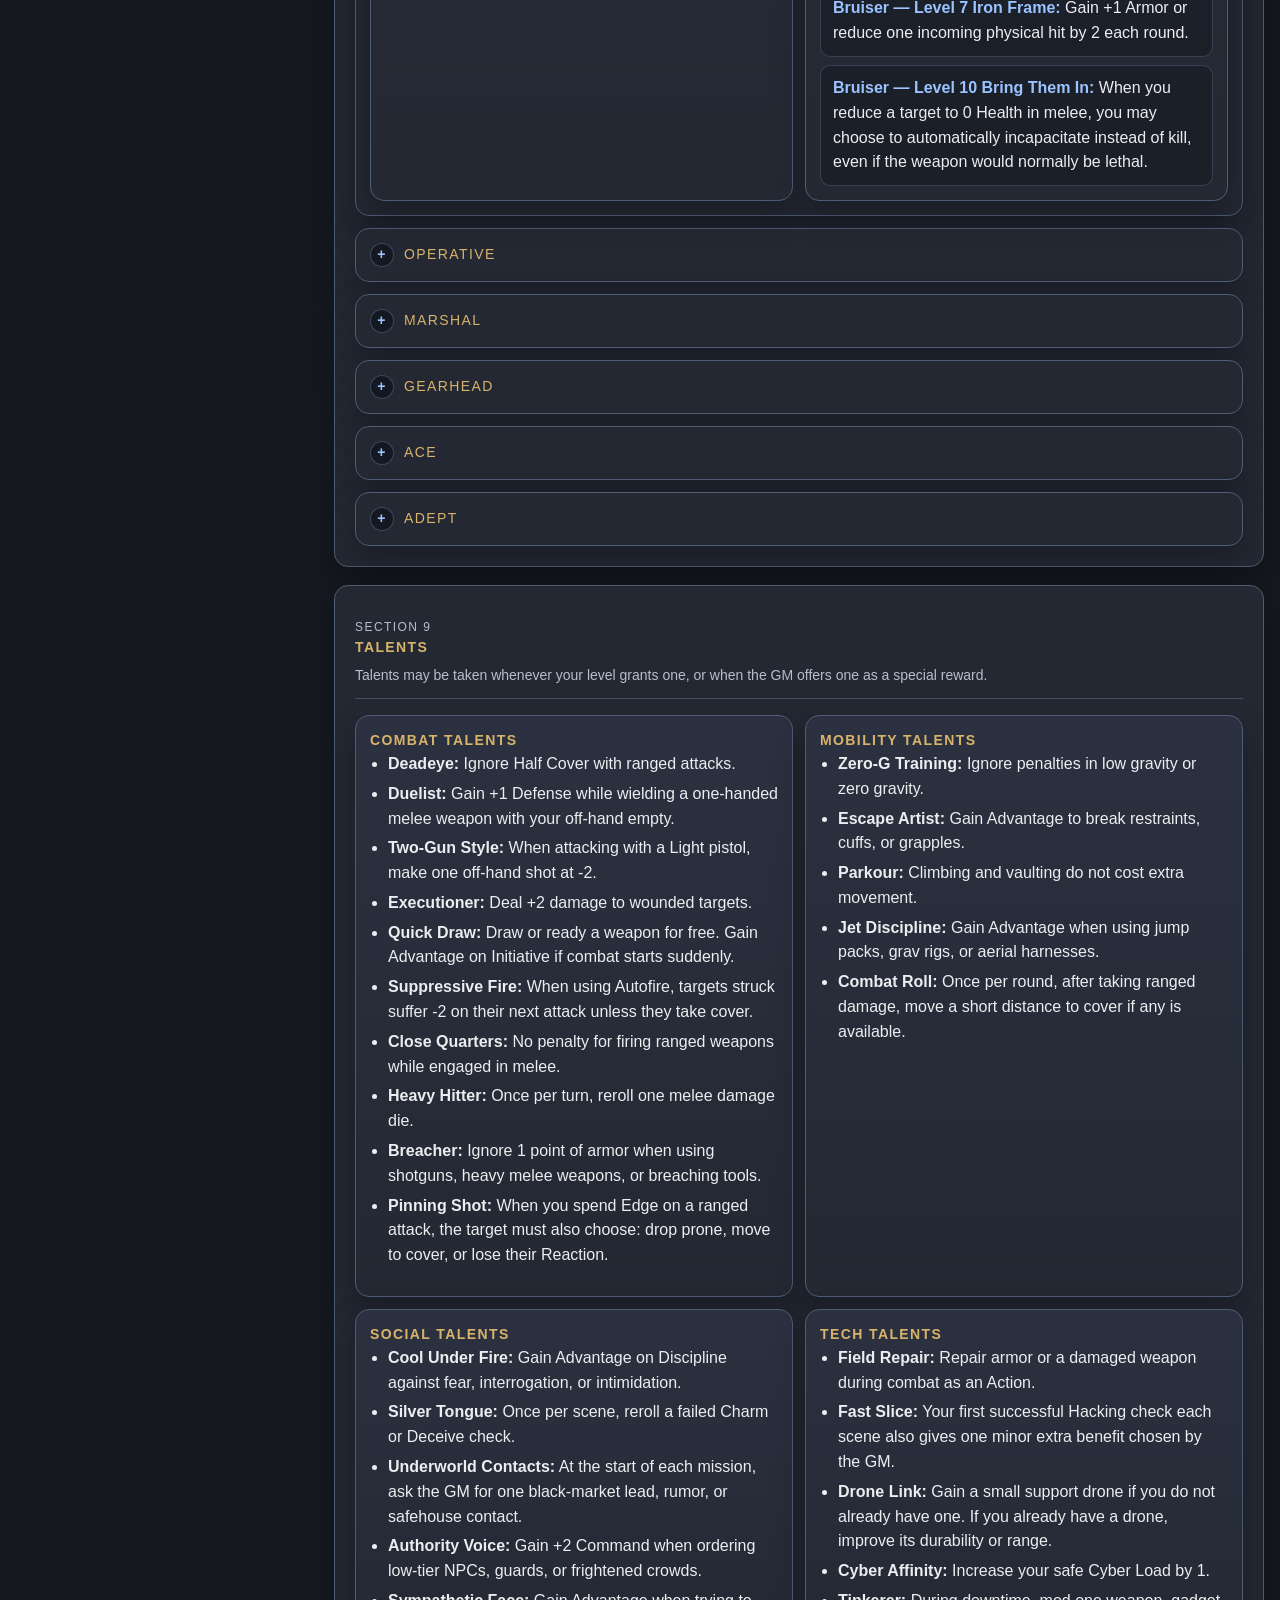
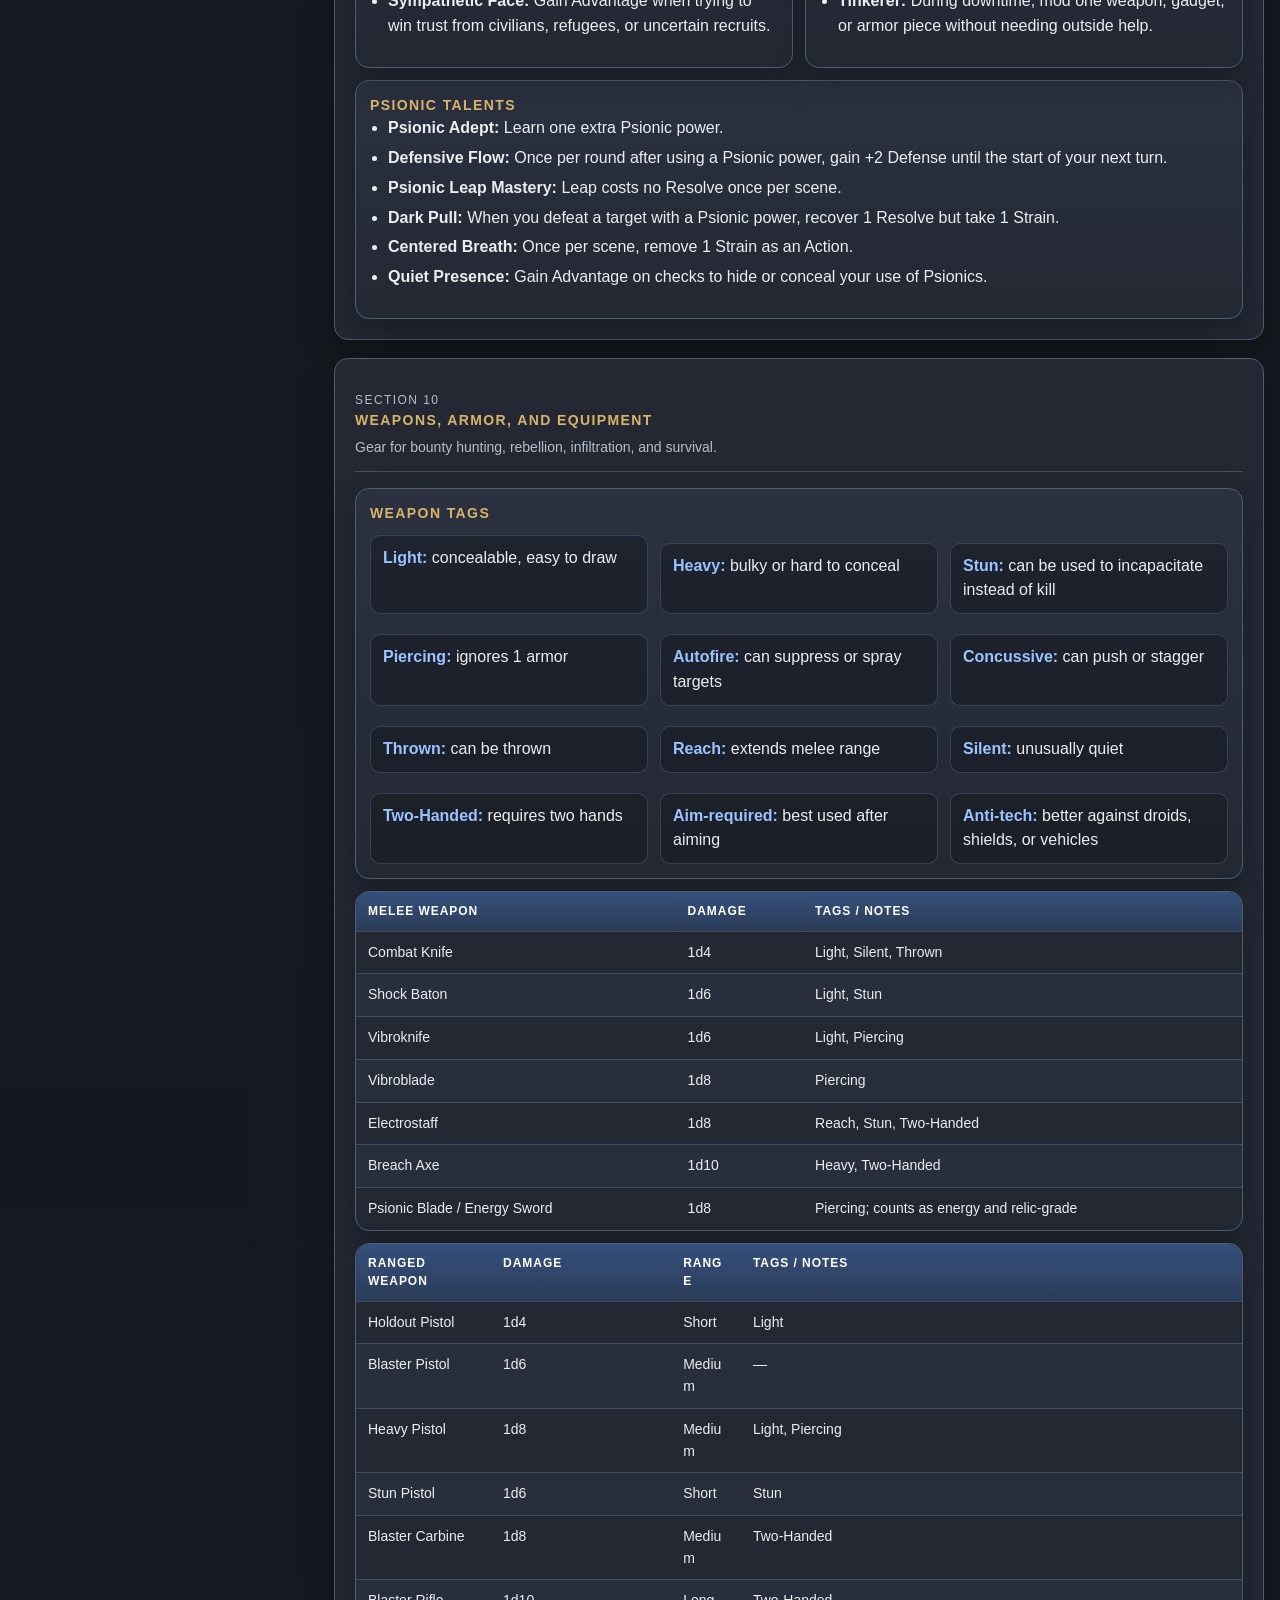
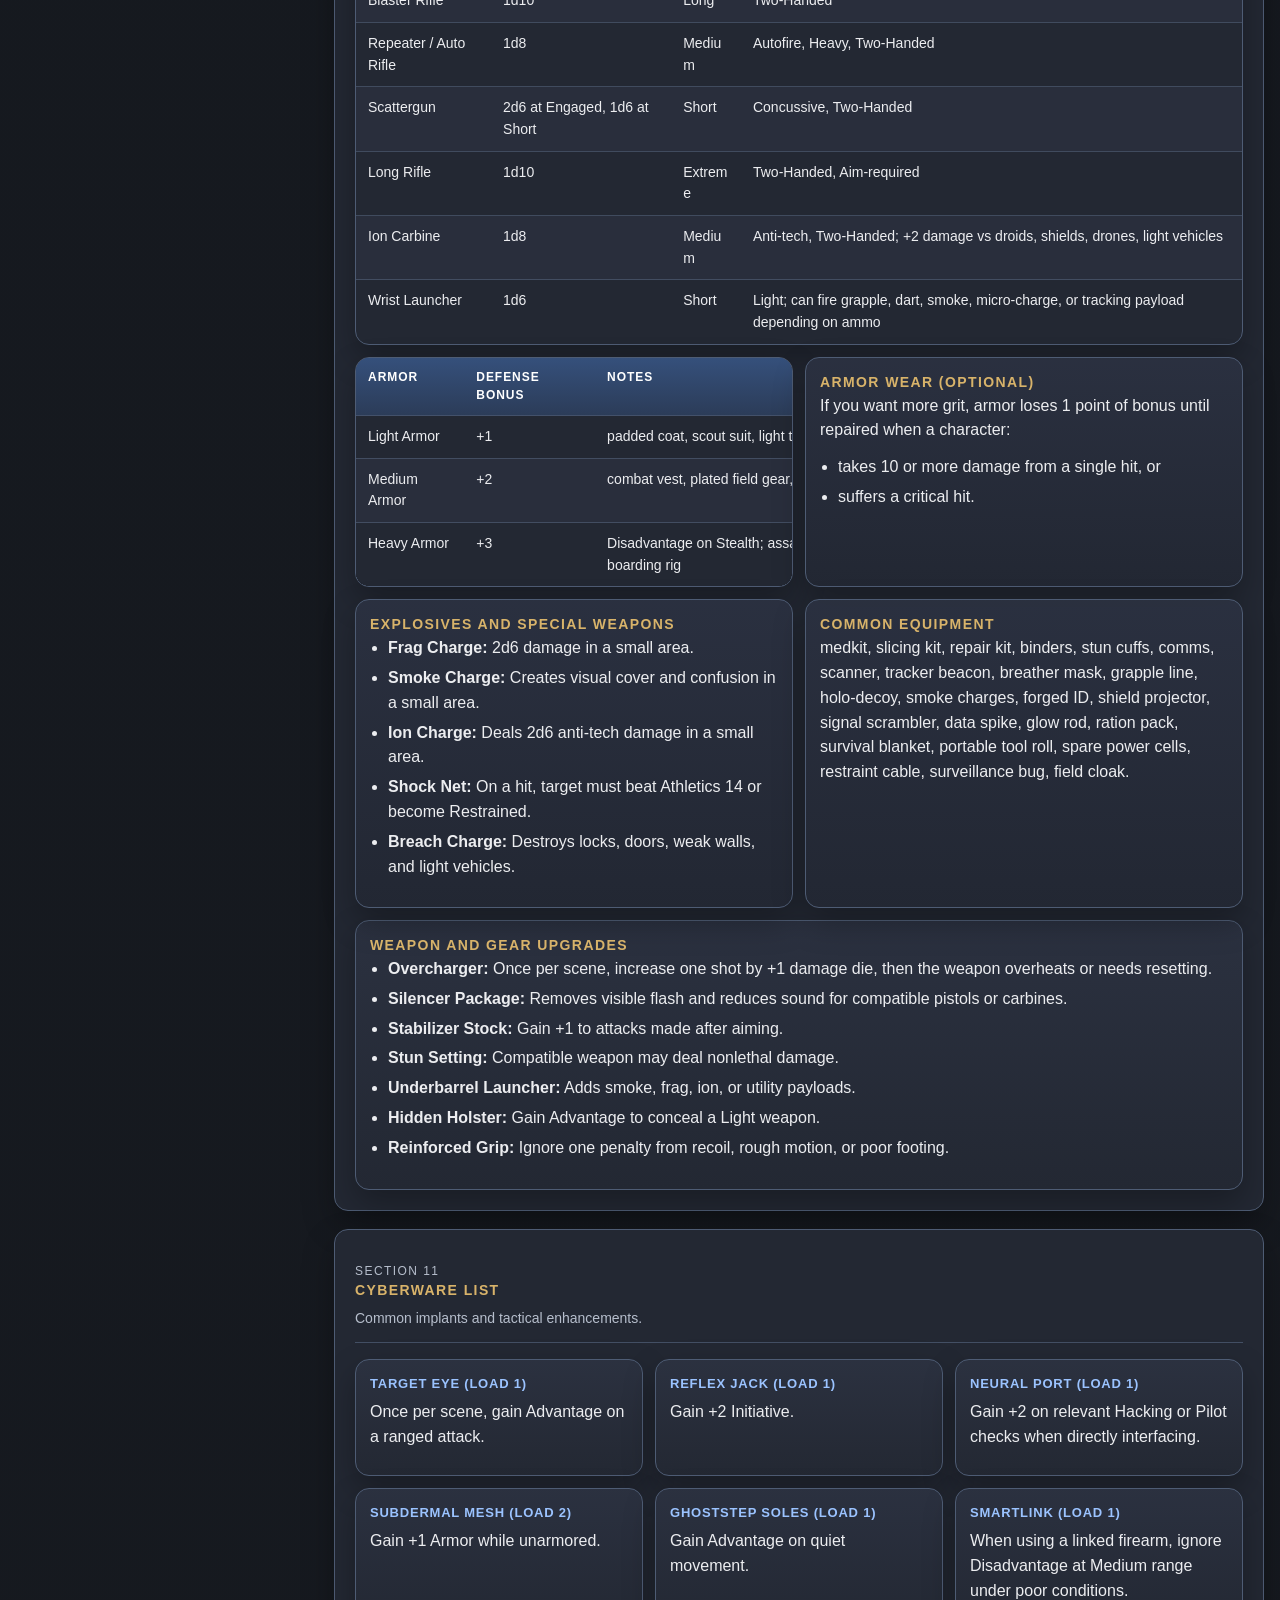
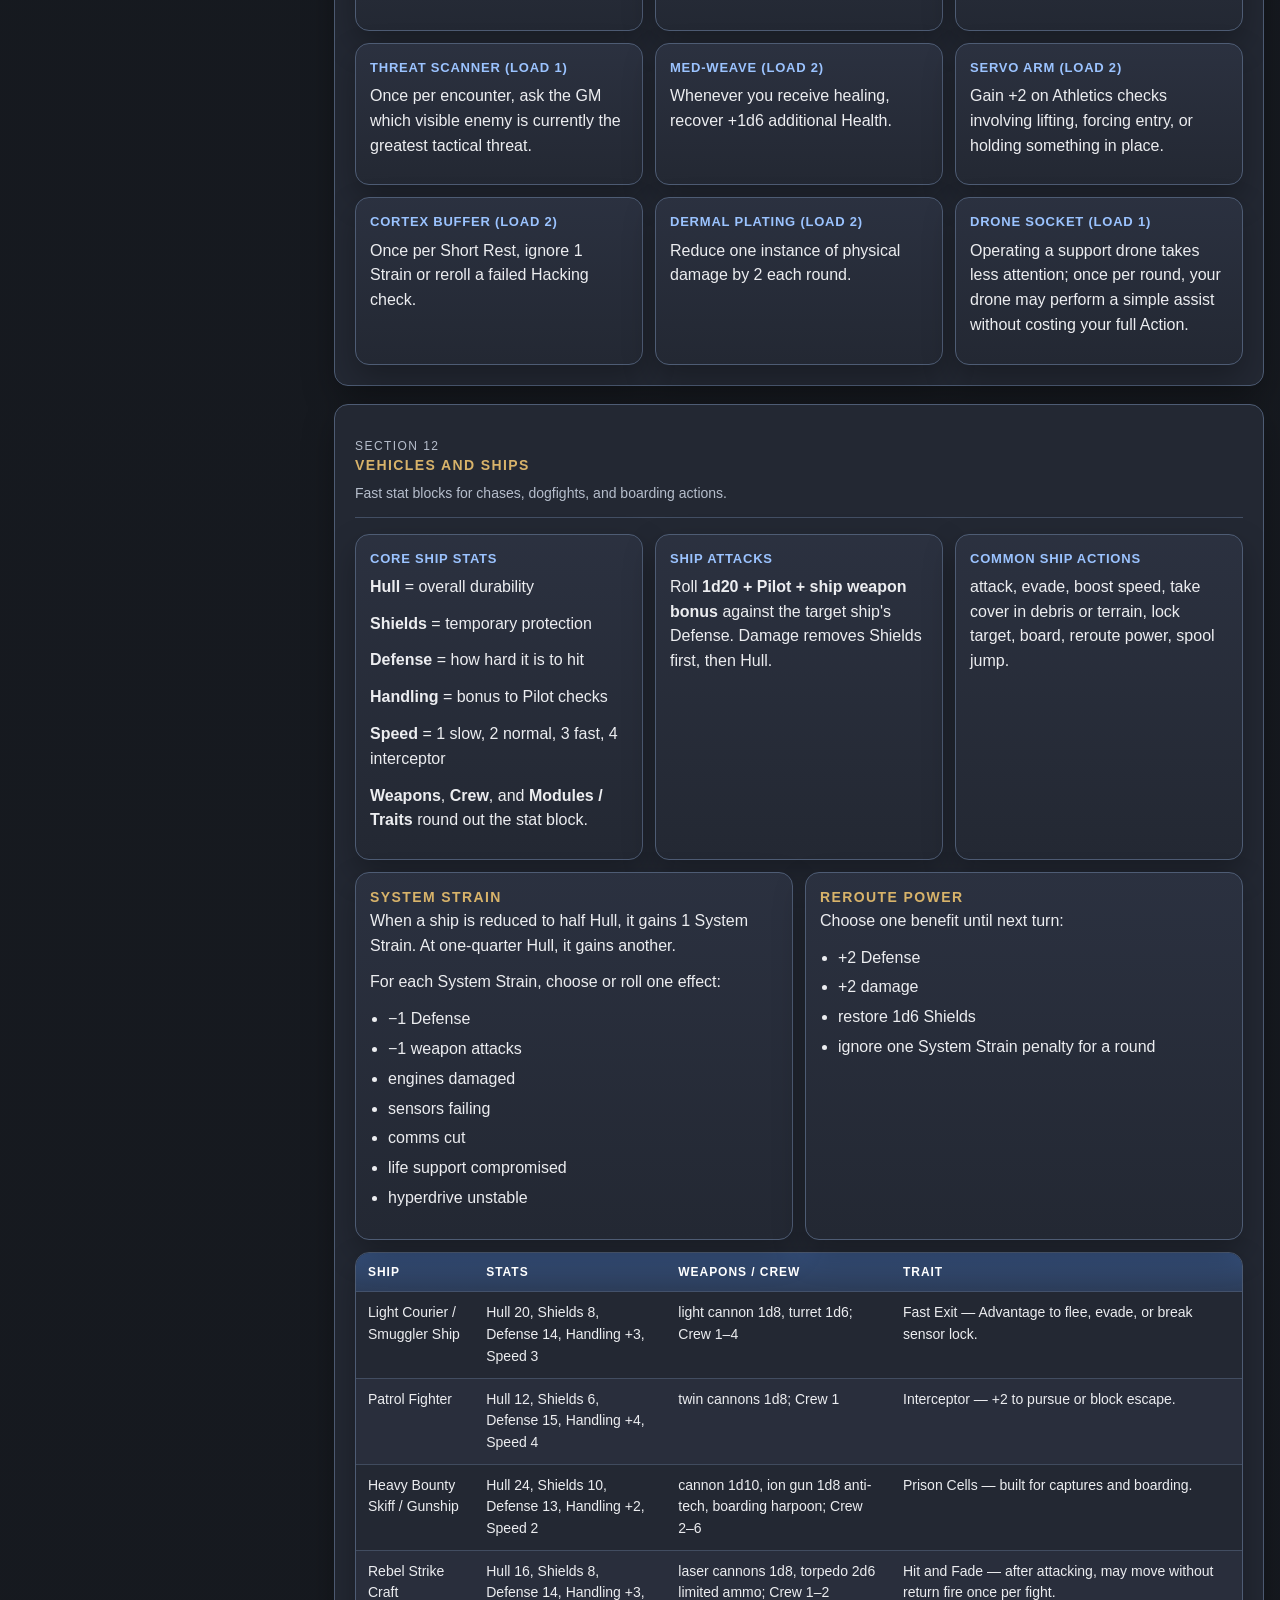
==== commit 7ea0b21a: "Renamed FOrce and like terms to lesser restricted "Psionic" context." ====
--- a/index.html
+++ b/index.html
@@ -519,7 +519,7 @@
             <div>
                 <div class="eyebrow">Open Access Player Rules</div>
                 <h1>Remnants of the Far Galaxy</h1>
-                <p class="subtitle">A compact sci-fantasy tabletop roleplaying game of rebellion, bounty hunting, smuggling, espionage, and the Force.</p>
+                <p class="subtitle">A compact sci-fantasy tabletop roleplaying game of rebellion, bounty hunting, smuggling, espionage, and Psionics.</p>
                 <div class="hero-pills">
                     <span class="pill">d20 + modifiers</span>
                     <span class="pill">Advantage / Disadvantage</span>
@@ -535,7 +535,7 @@
                         <span class="tag">Player Guide</span>
                         <span class="tag gm-tag">Includes GM Section</span>
                     </div>
-                    <p><strong>Use this page as a readable reference document</strong> for character building, combat, Force powers, gear, cyberware, ships, and quick rules lookups.</p>
+                    <p><strong>Use this page as a readable reference document</strong> for character building, combat, Psionic powers, gear, cyberware, ships, and quick rules lookups.</p>
                     <div class="quick-links" style="margin-top:12px;">
                         <a class="quick-link" href="#core-rules">Core Rules</a>
                         <a class="quick-link" href="#character-creation">Create a Character</a>
@@ -556,7 +556,7 @@
                 <li><a href="#character-creation">3. Character Creation</a></li>
                 <li><a href="#attributes-skills">4. Attributes, Skills, and Derived Stats</a></li>
                 <li><a href="#combat-rules">5. Combat Rules</a></li>
-                <li><a href="#force-rules">6. Force Rules</a></li>
+                <li><a href="#Psionic-rules">6. Psionic Rules</a></li>
                 <li><a href="#cyberware-rules">7. Cyberware Rules</a></li>
                 <li><a href="#callings">8. Callings</a></li>
                 <li><a href="#talents">9. Talents</a></li>
@@ -591,7 +591,7 @@
                             <li>blasters, starships, and relic blades</li>
                             <li>rebellion cells and bounty contracts</li>
                             <li>cyberware, syndicates, and black markets</li>
-                            <li>rare, dangerous users of the Force</li>
+                            <li>rare, dangerous users of Psionics</li>
                         </ul>
                     </div>
                     <div class="card">
@@ -668,7 +668,7 @@
                         <span class="tag">Hiding vs Notice</span>
                         <span class="tag">Deceive vs Discipline</span>
                         <span class="tag">Command vs Discipline</span>
-                        <span class="tag">Force vs Discipline</span>
+                        <span class="tag">Psionic vs Discipline</span>
                         <span class="tag">Pilot vs Pilot</span>
                     </div>
                 </div>
@@ -757,7 +757,7 @@
                     <div class="card"><span class="rule-title">Mind</span><p>Awareness, deduction, memory, tactical reasoning, education.</p></div>
                     <div class="card"><span class="rule-title">Tech</span><p>Hacking, repair, cyberware, mechanical systems, electronics.</p></div>
                     <div class="card"><span class="rule-title">Presence</span><p>Charm, intimidation, social influence, command, reading a room.</p></div>
-                    <div class="card"><span class="rule-title">Will</span><p>Courage, focus, spiritual discipline, resistance to fear and Force effects.</p></div>
+                    <div class="card"><span class="rule-title">Will</span><p>Courage, focus, spiritual discipline, resistance to fear and Psionic effects.</p></div>
                 </div>
 
                 <div class="table-wrap" style="margin-top:12px;">
@@ -780,7 +780,7 @@
                         <tr><td>Deceive</td><td>Presence</td><td>Lie, bluff, forge impressions, conceal intent.</td></tr>
                         <tr><td>Command</td><td>Presence</td><td>Lead, coordinate, inspire, intimidate with authority.</td></tr>
                         <tr><td>Discipline</td><td>Will</td><td>Resist fear, torture, coercion, mind tricks, panic.</td></tr>
-                        <tr><td>Force</td><td>Will</td><td>Sense and shape the Force.</td></tr>
+                        <tr><td>Psionic</td><td>Will</td><td>Sense and shape Psionics.</td></tr>
                         </tbody>
                     </table>
                 </div>
@@ -831,7 +831,7 @@
                             <span class="tag">Use Item</span>
                             <span class="tag">Hack</span>
                             <span class="tag">Stabilize</span>
-                            <span class="tag">Use the Force</span>
+                            <span class="tag">Use Psionics</span>
                             <span class="tag">Ready</span>
                         </div>
                     </div>
@@ -845,7 +845,7 @@
                         <ul>
                             <li>On a hit, roll the weapon's damage.</li>
                             <li>On a natural 20, deal maximum normal damage, then roll the weapon damage dice again and add the result.</li>
-                            <li>Optional critical effects: disarm target, knock target prone, force target into cover, destroy carried gear, or inflict 1 extra Wound on a Downed target.</li>
+                            <li>Optional critical effects: disarm target, knock target prone, Psionic target into cover, destroy carried gear, or inflict 1 extra Wound on a Downed target.</li>
                         </ul>
                     </div>
                     <div class="card">
@@ -907,10 +907,10 @@
                     <div class="card">
                         <h3 class="mini-title">Healing</h3>
                         <ul>
-                            <li>An ally can stabilize you with Medicine 12, a medkit and a successful Medicine check, or a feature or Force power that restores Health.</li>
+                            <li>An ally can stabilize you with Medicine 12, a medkit and a successful Medicine check, or a feature or Psionic power that restores Health.</li>
                             <li>Once stabilized, you remain unconscious until healed.</li>
                             <li>Medkits restore Health outside combat and may stabilize during combat.</li>
-                            <li>Force healing restores Health directly.</li>
+                            <li>Psionic healing restores Health directly.</li>
                             <li>A Full Rest restores all Health unless the GM rules a severe injury needs care.</li>
                         </ul>
                     </div>
@@ -918,23 +918,23 @@
             </section>
 
             <section class="panel">
-                <p><a id="force-rules"> </a></p>
+                <p><a id="Psionic-rules"> </a></p>
                 <div class="section-header">
                     <div class="section-title-wrap">
                         <div class="section-number">Section 6</div>
-                        <h2>Force Rules</h2>
-                        <p>Resolve, Force powers, strain, and optional moral pressure.</p>
+                        <h2>Psionic Rules</h2>
+                        <p>Resolve, Psionic powers, strain, and optional moral pressure.</p>
                     </div>
                 </div>
 
                 <div class="grid-2">
                     <div class="card">
-                        <h3 class="mini-title">Who Can Use the Force</h3>
-                        <p>Only characters with Force training may take the Force skill and use Force powers. In the core rules, that is normally the <strong>Adept</strong> Calling, though the GM may allow rare training or special talents for others.</p>
+                        <h3 class="mini-title">Who Can Use Psionics</h3>
+                        <p>Only characters with Psionic training may take Psionics skill and use Psionic powers. In the core rules, that is normally the <strong>Adept</strong> Calling, though the GM may allow rare training or special talents for others.</p>
                     </div>
                     <div class="card">
                         <h3 class="mini-title">Resolve</h3>
-                        <p>Resolve measures focus, spiritual control, and inner reserves. You spend Resolve to use Force powers and some special Calling features.</p>
+                        <p>Resolve measures focus, spiritual control, and inner reserves. You spend Resolve to use Psionic powers and some special Calling features.</p>
                         <div class="stat-grid" style="margin-top:10px;">
                             <div class="stat"><span class="stat-label">Starting Resolve</span><span class="stat-value">3 + Will</span></div>
                         </div>
@@ -942,16 +942,16 @@
                 </div>
 
                 <div class="callout" style="margin-top:12px;">
-                    <span class="rule-title">Using a Force Power</span>
-                    <p>Choose the power, spend the listed Resolve cost (usually 1), then roll <strong>1d20 + Will + Force</strong> and compare to a target's Defense or a set Difficulty.</p>
+                    <span class="rule-title">Using a Psionic Power</span>
+                    <p>Choose the power, spend the listed Resolve cost (usually 1), then roll <strong>1d20 + Will + Psionic</strong> and compare to a target's Defense or a set Difficulty.</p>
                 </div>
 
                 <div class="grid-2" style="margin-top:12px;">
                     <div class="card">
-                        <h3 class="mini-title">Force Strain</h3>
-                        <p>If you use a Force power while at 0 Resolve, you may still use it, but you take <strong>1 Strain</strong>.</p>
-                        <ul>
-                            <li>Each point of Strain gives <strong>−1 to Force rolls</strong>.</li>
+                        <h3 class="mini-title">Psionic Strain</h3>
+                        <p>If you use a Psionic power while at 0 Resolve, you may still use it, but you take <strong>1 Strain</strong>.</p>
+                        <ul>
+                            <li>Each point of Strain gives <strong>−1 to Psionic rolls</strong>.</li>
                             <li>Strain remains until a Full Rest.</li>
                             <li>At 3 Strain, the GM may trigger a backlash.</li>
                         </ul>
@@ -964,20 +964,20 @@
                             <li>objects shaking or breaking</li>
                             <li>attracting hostile attention</li>
                             <li>local electronics glitching</li>
-                            <li>revealing your location through the Force</li>
+                            <li>revealing your location through Psionics</li>
                         </ul>
                     </div>
                 </div>
 
                 <details open style="margin-top:12px;">
-                    <summary>Force Powers</summary>
+                    <summary>Psionic Powers</summary>
                     <div class="grid-2">
-                        <div class="rule"><strong>Push / Pull — Cost 1 Resolve:</strong> Move a nearby creature or object a short distance. Attack use: roll vs Defense. On a hit, deal 1d6 force damage and push the target.</div>
+                        <div class="rule"><strong>Push / Pull — Cost 1 Resolve:</strong> Move a nearby creature or object a short distance. Attack use: roll vs Defense. On a hit, deal 1d6 Psionic damage and push the target.</div>
                         <div class="rule"><strong>Heighten — Cost 1 Resolve:</strong> Gain Advantage on one Initiative, Notice, Agility, or Athletics roll this scene.</div>
-                        <div class="rule"><strong>Sense — Cost 1 Resolve:</strong> Ask one question the Force might answer, such as: Is danger near? Is there life nearby? Is someone hiding hostile intent? Has the Force been used here recently? The GM should answer truthfully, though not always completely.</div>                        <div class="rule"><strong>Leap — Cost 1 Resolve:</strong> Make an impossible jump or fall safely this turn.</div>
-                        <div class="rule"><strong>Bind — Cost 1 Resolve:</strong> Roll Force vs target Defense or Discipline. On a success, the target is restrained until the end of your next turn.</div>
+                        <div class="rule"><strong>Sense — Cost 1 Resolve:</strong> Ask one question Psionics might answer, such as: Is danger near? Is there life nearby? Is someone hiding hostile intent? Has Psionics been used here recently? The GM should answer truthfully, though not always completely.</div>                        <div class="rule"><strong>Leap — Cost 1 Resolve:</strong> Make an impossible jump or fall safely this turn.</div>
+                        <div class="rule"><strong>Bind — Cost 1 Resolve:</strong> Roll Psionic vs target Defense or Discipline. On a success, the target is restrained until the end of your next turn.</div>
                         <div class="rule"><strong>Deflect — Cost 1 Resolve, Reaction:</strong> Reduce incoming ranged damage by 1d8 + Will. If damage is reduced to 0, you may redirect the shot at a valid target within Short range.</div>
-                        <div class="rule"><strong>Mind Trick — Cost 1 Resolve:</strong> Roll Force vs target Discipline. On success, plant a short, plausible suggestion. The request cannot obviously force self-destruction unless the GM allows a powerful narrative moment.</div>
+                        <div class="rule"><strong>Mind Trick — Cost 1 Resolve:</strong> Roll Psionic vs target Discipline. On success, plant a short, plausible suggestion. The request cannot obviously Psionic self-destruction unless the GM allows a powerful narrative moment.</div>
                         <div class="rule"><strong>Surge — Cost 1 Resolve:</strong> Deal 1d8 energy damage to a nearby target, or add +1d8 to a melee attack this turn.</div>
                         <div class="rule"><strong>Heal — Cost 1 Resolve:</strong> Restore 1d8 + Will Health to a touched target. Each target can benefit from Heal once per Short Rest unless a feature says otherwise.</div>
                         <div class="rule"><strong>Cloak — Cost 1 Resolve:</strong> Gain Advantage on Stealth and become difficult to track until you attack, shout, or take obvious hostile action.</div>
@@ -985,7 +985,7 @@
                 </details>
 
                 <div class="note" style="margin-top:12px;">
-                    <strong>Force and Morality:</strong> This game does not require a fixed morality chart, but cruel, reckless, or fear-fueled Force use should feel dangerous. Optional rule: when a Force user acts through cruelty, domination, or rage, they gain <strong>1 extra Strain</strong> after the power resolves.
+                    <strong>Psionic and Morality:</strong> This game does not require a fixed morality chart, but cruel, reckless, or fear-fueled Psionic use should feel dangerous. Optional rule: when a Psionic user acts through cruelty, domination, or rage, they gain <strong>1 extra Strain</strong> after the power resolves.
                 </div>
             </section>
 
@@ -1021,7 +1021,7 @@
                     </div>
                 </div>
 
-                <div class="note" style="margin-top:12px;"><strong>Cyberware and the Force:</strong> The Force still works through cybernetic bodies, but severe overload can disrupt emotional control. If a Force user is over their Cyber Load limit, they also take <strong>−1 Force for every 2 points over the limit, rounded down</strong>.</div>
+                <div class="note" style="margin-top:12px;"><strong>Cyberware and Psionics:</strong> Psionics still works through cybernetic bodies, but severe overload can disrupt emotional control. If a Psionic user is over their Cyber Load limit, they also take <strong>−1 Psionic for every 2 points over the limit, rounded down</strong>.</div>
             </section>
 
             <section class="panel">
@@ -1116,7 +1116,7 @@
 
                             <div class="rule"><strong>Slicer — Level 3 Fast Slice:</strong> Your first Hacking attempt each scene is a bonus action.</div>
                             <div class="rule"><strong>Slicer — Level 7 System Puppet:</strong> Once per scene, on a successful Hacking check, you may do one extra thing for free: open a door, disable a camera, lock a target out, spoof credentials, or pull simple data.</div>
-                            <div class="rule"><strong>Slicer — Level 10 Ghost in the Grid:</strong> You cannot be trivially traced through local systems. When you trigger a digital alarm, you may force the GM to delay, misdirect, or partially conceal it.</div>
+                            <div class="rule"><strong>Slicer — Level 10 Ghost in the Grid:</strong> You cannot be trivially traced through local systems. When you trigger a digital alarm, you may Psionic the GM to delay, misdirect, or partially conceal it.</div>
 
                             <div class="rule"><strong>Saboteur — Level 3 Demolitions Kit:</strong> You can prepare charges, traps, and disruptions from common gear. Gain Advantage on rolls to breach, sabotage, or disable infrastructure.</div>
                             <div class="rule"><strong>Saboteur — Level 7 Chain Reaction:</strong> When you damage machinery, generators, doors, or vehicles, roll +1d8 damage and create a complication for enemies nearby.</div>
@@ -1152,7 +1152,7 @@
 
                             <div class="rule"><strong>Diplomat — Level 3 Voice of Reason:</strong> Gain Advantage on Charm when calming tension, securing passage, or persuading uncertain neutrals.</div>
                             <div class="rule"><strong>Diplomat — Level 7 Read the Room:</strong> Once per scene, ask the GM who has leverage, what people fear, or which deal would work here.</div>
-                            <div class="rule"><strong>Diplomat — Level 10 Ceasefire:</strong> Once per mission, if violence has not yet fully broken out, you may force a short negotiation pause unless a major villain chooses to break it publicly.</div>
+                            <div class="rule"><strong>Diplomat — Level 10 Ceasefire:</strong> Once per mission, if violence has not yet fully broken out, you may Psionic a short negotiation pause unless a major villain chooses to break it publicly.</div>
 
                             <div class="rule"><strong>Vanguard — Level 3 Shield Advance:</strong> While in medium or heavy armor, adjacent allies gain +1 Defense.</div>
                             <div class="rule"><strong>Vanguard — Level 7 Intercept:</strong> Reaction. When an ally within reach is hit, move adjacent and take the hit instead, reducing damage by your Will or armor value.</div>
@@ -1238,31 +1238,31 @@
                     <div class="grid-2">
                         <div class="card">
                             <div class="tag-row">
-                                <span class="tag">Force-sensitive</span>
+                                <span class="tag">Psionic-sensitive</span>
                                 <span class="tag">Seekers</span>
                                 <span class="tag">Guardians</span>
                                 <span class="tag">Strikers</span>
                                 <span class="tag">Mystics</span>
                             </div>
-                            <p><strong>Trained Skills:</strong> Force, Discipline, and two of Melee, Notice, Lore, Charm.</p>
+                            <p><strong>Trained Skills:</strong> Psionic, Discipline, and two of Melee, Notice, Lore, Charm.</p>
                             <ul>
-                                <li><strong>Level 1 — Force Training:</strong> Learn 2 Force powers.</li>
+                                <li><strong>Level 1 — Psionic Training:</strong> Learn 2 Psionic powers.</li>
                                 <li><strong>Level 1 — Centered Mind:</strong> Once per Short Rest, recover 1 Resolve when Initiative is rolled.</li>
-                                <li><strong>Level 5 — Deep Attunement:</strong> Learn 1 additional Force power and gain +1 on Force rolls while you still have at least 1 Resolve.</li>
-                                <li><strong>Level 9 — Calm in Motion:</strong> Once per round, after using a Force power, gain either +2 Defense or move a short distance.</li>
+                                <li><strong>Level 5 — Deep Attunement:</strong> Learn 1 additional Psionic power and gain +1 on Psionic rolls while you still have at least 1 Resolve.</li>
+                                <li><strong>Level 9 — Calm in Motion:</strong> Once per round, after using a Psionic power, gain either +2 Defense or move a short distance.</li>
                             </ul>
                         </div>
                         <div class="card">
                             <h3 class="mini-title">Adept Paths</h3>
-                            <div class="rule"><strong>Guardian — Level 3 Force Guard:</strong> While wielding a melee weapon, gain +1 Defense.</div>
+                            <div class="rule"><strong>Guardian — Level 3 Psionic Guard:</strong> While wielding a melee weapon, gain +1 Defense.</div>
                             <div class="rule"><strong>Guardian — Level 7 Redirected Fury:</strong> When you reduce ranged damage to 0 with Deflect, your redirected attack gains +1d6 damage.</div>
-                            <div class="rule"><strong>Guardian — Level 10 Living Bulwark:</strong> Once per scene, shield nearby allies with the Force for one round; allies near you gain resistance to ranged damage.</div>
+                            <div class="rule"><strong>Guardian — Level 10 Living Bulwark:</strong> Once per scene, shield nearby allies with Psionics for one round; allies near you gain resistance to ranged damage.</div>
 
                             <div class="rule"><strong>Seer — Level 3 Premonition:</strong> Once per scene, ask the GM for a warning, omen, or likely danger before acting.</div>
                             <div class="rule"><strong>Seer — Level 7 Mind Reach:</strong> Your Mind Trick and Sense may affect or read targets at longer range.</div>
-                            <div class="rule"><strong>Seer — Level 10 Thread the Future:</strong> Once per mission, force a reroll of any one roll you can perceive.</div>
-
-                            <div class="rule"><strong>Striker — Level 3 Force Surge:</strong> When you hit with a melee attack, you may spend 1 Resolve to add +1d8 damage and push the target.</div>
+                            <div class="rule"><strong>Seer — Level 10 Thread the Future:</strong> Once per mission, Psionic a reroll of any one roll you can perceive.</div>
+
+                            <div class="rule"><strong>Striker — Level 3 Psionic Surge:</strong> When you hit with a melee attack, you may spend 1 Resolve to add +1d8 damage and push the target.</div>
                             <div class="rule"><strong>Striker — Level 7 Impossible Motion:</strong> Ignore difficult terrain and gain Advantage on Leap-related movement.</div>
                             <div class="rule"><strong>Striker — Level 10 Blur Strike:</strong> Once per scene, move through multiple enemies, making one melee attack against each valid target you pass.</div>
                         </div>
@@ -1329,14 +1329,14 @@
                 </div>
 
                 <div class="card" style="margin-top:12px;">
-                    <h3 class="mini-title">Force Talents</h3>
+                    <h3 class="mini-title">Psionic Talents</h3>
                     <ul>
-                        <li><strong>Force Adept:</strong> Learn one extra Force power.</li>
-                        <li><strong>Defensive Flow:</strong> Once per round after using a Force power, gain +2 Defense until the start of your next turn.</li>
-                        <li><strong>Force Leap Mastery:</strong> Leap costs no Resolve once per scene.</li>
-                        <li><strong>Dark Pull:</strong> When you defeat a target with a Force power, recover 1 Resolve but take 1 Strain.</li>
+                        <li><strong>Psionic Adept:</strong> Learn one extra Psionic power.</li>
+                        <li><strong>Defensive Flow:</strong> Once per round after using a Psionic power, gain +2 Defense until the start of your next turn.</li>
+                        <li><strong>Psionic Leap Mastery:</strong> Leap costs no Resolve once per scene.</li>
+                        <li><strong>Dark Pull:</strong> When you defeat a target with a Psionic power, recover 1 Resolve but take 1 Strain.</li>
                         <li><strong>Centered Breath:</strong> Once per scene, remove 1 Strain as an Action.</li>
-                        <li><strong>Quiet Presence:</strong> Gain Advantage on checks to hide or conceal your use of the Force.</li>
+                        <li><strong>Quiet Presence:</strong> Gain Advantage on checks to hide or conceal your use of Psionics.</li>
                     </ul>
                 </div>
             </section>
@@ -1381,7 +1381,7 @@
                         <tr><td>Vibroblade</td><td>1d8</td><td>Piercing</td></tr>
                         <tr><td>Electrostaff</td><td>1d8</td><td>Reach, Stun, Two-Handed</td></tr>
                         <tr><td>Breach Axe</td><td>1d10</td><td>Heavy, Two-Handed</td></tr>
-                        <tr><td>Force Blade / Energy Sword</td><td>1d8</td><td>Piercing; counts as energy and relic-grade</td></tr>
+                        <tr><td>Psionic Blade / Energy Sword</td><td>1d8</td><td>Piercing; counts as energy and relic-grade</td></tr>
                         </tbody>
                     </table>
                 </div>
@@ -1569,7 +1569,7 @@
                     <div class="card"><span class="rule-title">Rebel Cell Fighter</span><p>Health 9, Defense 12, Move 6, Attack +4, carbine 1d8 or pistol 1d6. <strong>Desperate Resolve:</strong> once per fight, reroll a missed attack or failed Discipline check.</p></div>
                     <div class="card"><span class="rule-title">Bounty Guild Hunter</span><p>Health 14, Defense 14, Move 6, Attack +5, heavy pistol 1d8, vibroblade 1d8, shock net. <strong>Marked Prey:</strong> +2 damage to one chosen target. <strong>Restraint Gear:</strong> once per fight, target within Short range must beat Athletics or Agility 14 or become Restrained.</p></div>
                     <div class="card"><span class="rule-title">Syndicate Enforcer</span><p>Health 16, Defense 14, Move 5, Attack +5, scattergun 2d6 close, baton 1d6 Stun. <strong>Brutal:</strong> +1d6 damage against wounded targets once per turn.</p></div>
-                    <div class="card"><span class="rule-title">Imperial Inquisitor / Dark Adept</span><p>Health 22, Defense 15, Move 6, Attack +6, force blade 1d8+3, Force +6. Powers: Push / Pull, Bind, Deflect, Sense. <strong>Terrifying Presence:</strong> enemies within Short range take -2 Discipline until they succeed once. <strong>Deflect:</strong> Reaction reduces ranged damage by 1d8+2.</p></div>
+                    <div class="card"><span class="rule-title">Imperial Inquisitor / Dark Adept</span><p>Health 22, Defense 15, Move 6, Attack +6, Psionic blade 1d8+3, Psionic +6. Powers: Push / Pull, Bind, Deflect, Sense. <strong>Terrifying Presence:</strong> enemies within Short range take -2 Discipline until they succeed once. <strong>Deflect:</strong> Reaction reduces ranged damage by 1d8+2.</p></div>
                     <div class="card"><span class="rule-title">Combat Droid</span><p>Health 12, Defense 13, Move 5, Attack +4, carbine 1d8. <strong>Machine Logic:</strong> immune to fear, poison, and mind trick effects unless specially affected. <strong>Predictable:</strong> attackers gain +1 after observing it for one full round.</p></div>
                     <div class="card"><span class="rule-title">Assassin Droid</span><p>Health 18, Defense 15, Move 7, Attack +6, rifle 1d10, blade 1d8. <strong>Target Lock:</strong> after aiming, next attack gains Advantage. <strong>Cold Finish:</strong> +1d6 damage against isolated targets.</p></div>
                     <div class="card"><span class="rule-title">Crime Boss / Sector Warlord</span><p>Health 30, Defense 14, Move 6, Attack +6, ornate pistol 1d8. <strong>Bodyguards:</strong> the first hit each round is taken by a nearby minion if possible. <strong>Command the Room:</strong> once per round, one ally may move or attack immediately.</p></div>
@@ -1640,7 +1640,7 @@
                             <li><strong>Dangerous NPC:</strong> Health 16, Defense 14, Attack +5, Damage 1d8+2</li>
                             <li><strong>Elite NPC:</strong> Health 22, Defense 15, Attack +6, Damage 1d10+2, one Reaction or special rule</li>
                         </ul>
-                        <p>Add an identity such as sniper, duelist, commander, slicer, heavy gunner, Force user, assassin, riot trooper, or elite guard.</p>
+                        <p>Add an identity such as sniper, duelist, commander, slicer, heavy gunner, Psionic user, assassin, riot trooper, or elite guard.</p>
                     </div>
                     <div class="card">
                         <h3 class="mini-title">Heat and Reputation</h3>
@@ -1675,7 +1675,7 @@
 
                 <div class="callout">
                     <span class="rule-title">Species in Remnants of the Far Galaxy</span>
-                    <p>Species are meant to be important for identity, appearance, culture, and roleplay, but not so mechanically heavy that they overshadow Callings, Talents, gear, or the Force.</p>
+                    <p>Species are meant to be important for identity, appearance, culture, and roleplay, but not so mechanically heavy that they overshadow Callings, Talents, gear, or Psionics.</p>
                 </div>
 
                 <div class="card" style="margin-top:12px;">
@@ -1759,13 +1759,13 @@
                         <div class="card">
                             <span class="rule-title">Long-Lived Mystic Species</span>
                             <p><strong>Trait — Deep Memory:</strong> Gain Advantage on one kind of Lore check tied to history, ancient rituals, or relics.</p>
-                            <p>This supports tone and background, especially for Force traditions, without making them stronger in battle by default.</p>
+                            <p>This supports tone and background, especially for Psionic traditions, without making them stronger in battle by default.</p>
                         </div>
 
                         <div class="card">
                             <span class="rule-title">Small Species</span>
                             <p><strong>Trait — Unassuming:</strong> Gain Advantage to hide in crowds, slip into maintenance spaces, or conceal yourself behind partial cover.</p>
-                            <p><strong>Drawback:</strong> Some heavy weapons, armor, mounts, and brute-force tasks are harder to use at the GM's discretion.</p>
+                            <p><strong>Drawback:</strong> Some heavy weapons, armor, mounts, and brute-Psionic tasks are harder to use at the GM's discretion.</p>
                         </div>
 
                         <div class="card">
@@ -1796,11 +1796,11 @@
 
                 <div class="grid-2" style="margin-top:12px;">
                     <div class="card">
-                        <h3 class="mini-title">Species and the Force</h3>
-                        <p>Species do not usually grant Force powers by default.</p>
-                        <p>A species may have stronger traditions around the Force, myths, taboos, or training styles, or unusual ways of perceiving the Force.</p>
-                        <p>But actual Force use should still come from the Adept Calling, a rare talent, or special training allowed by the GM.</p>
-                        <p>That keeps the Force special and prevents species choice from deciding your whole build.</p>
+                        <h3 class="mini-title">Species and Psionics</h3>
+                        <p>Species do not usually grant Psionic powers by default.</p>
+                        <p>A species may have stronger traditions around Psionics, myths, taboos, or training styles, or unusual ways of perceiving Psionics.</p>
+                        <p>But actual Psionic use should still come from the Adept Calling, a rare talent, or special training allowed by the GM.</p>
+                        <p>That keeps Psionics special and prevents species choice from deciding your whole build.</p>
                     </div>
                     <div class="card">
                         <h3 class="mini-title">Species and Equipment</h3>
@@ -1816,7 +1816,7 @@
                 </div>
 
                 <div class="note" style="margin-top:12px;">
-                    <strong>Best Practice for Play:</strong> Treat species as a strong roleplay anchor, a source of one memorable mechanical trait, and a way to imply galactic variety. Do not make species the main source of power. In this game, a Hunter is dangerous because they are a Hunter, an Operative is dangerous because they are an Operative, and a Force user is dangerous because they have training and Resolve. That keeps the game readable and fair.
+                    <strong>Best Practice for Play:</strong> Treat species as a strong roleplay anchor, a source of one memorable mechanical trait, and a way to imply galactic variety. Do not make species the main source of power. In this game, a Hunter is dangerous because they are a Hunter, an Operative is dangerous because they are an Operative, and a Psionic user is dangerous because they have training and Resolve. That keeps the game readable and fair.
                 </div>
             </section>
 
@@ -1837,7 +1837,7 @@
 
                 <div class="grid-4" style="margin-top:12px;">
                     <div class="card"><span class="rule-title">On Your Turn</span><p>1 Action, 1 Move, 1 Reaction.</p></div>
-                    <div class="card"><span class="rule-title">Common Actions</span><p>Attack, Dash, Aim, Hide, Assist, Use Item, Hack, Stabilize, Use Force, Ready.</p></div>
+                    <div class="card"><span class="rule-title">Common Actions</span><p>Attack, Dash, Aim, Hide, Assist, Use Item, Hack, Stabilize, Use Psionic, Ready.</p></div>
                     <div class="card"><span class="rule-title">Damage and Death</span><p>At 0 Health, you are Downed. Roll 1d20 each turn. 10+ hold on. 9 or less gain 1 Wound. At 3 Wounds, you die.</p></div>
                     <div class="card"><span class="rule-title">Edge and Threat</span><p>Edge boosts player momentum. Threat fuels complications and escalation.</p></div>
                 </div>
@@ -1883,7 +1883,7 @@
                         <tr><td>Marshal</td><td>Blaster carbine, medium armor, command comms, medkit.</td></tr>
                         <tr><td>Gearhead</td><td>Holdout pistol, tool roll, repair kit, light armor, scanner.</td></tr>
                         <tr><td>Ace</td><td>Blaster pistol or carbine, pilot gear, flight harness, comms, toolkit.</td></tr>
-                        <tr><td>Adept</td><td>Force blade or staff, robes or light armor, relic token, meditative focus.</td></tr>
+                        <tr><td>Adept</td><td>Psionic blade or staff, robes or light armor, relic token, meditative focus.</td></tr>
                         </tbody>
                     </table>
                 </div>
@@ -1907,7 +1907,7 @@
                             <li>the players are allowed to be competent and bold</li>
                             <li>the GM uses Threat to escalate scenes, not block them</li>
                             <li>Heat and Reputation matter between sessions</li>
-                            <li>the Force feels rare, dangerous, and emotional</li>
+                            <li>Psionics feels rare, dangerous, and emotional</li>
                             <li>blaster fights include movement, cover, and changing objectives</li>
                         </ul>
                     </div>
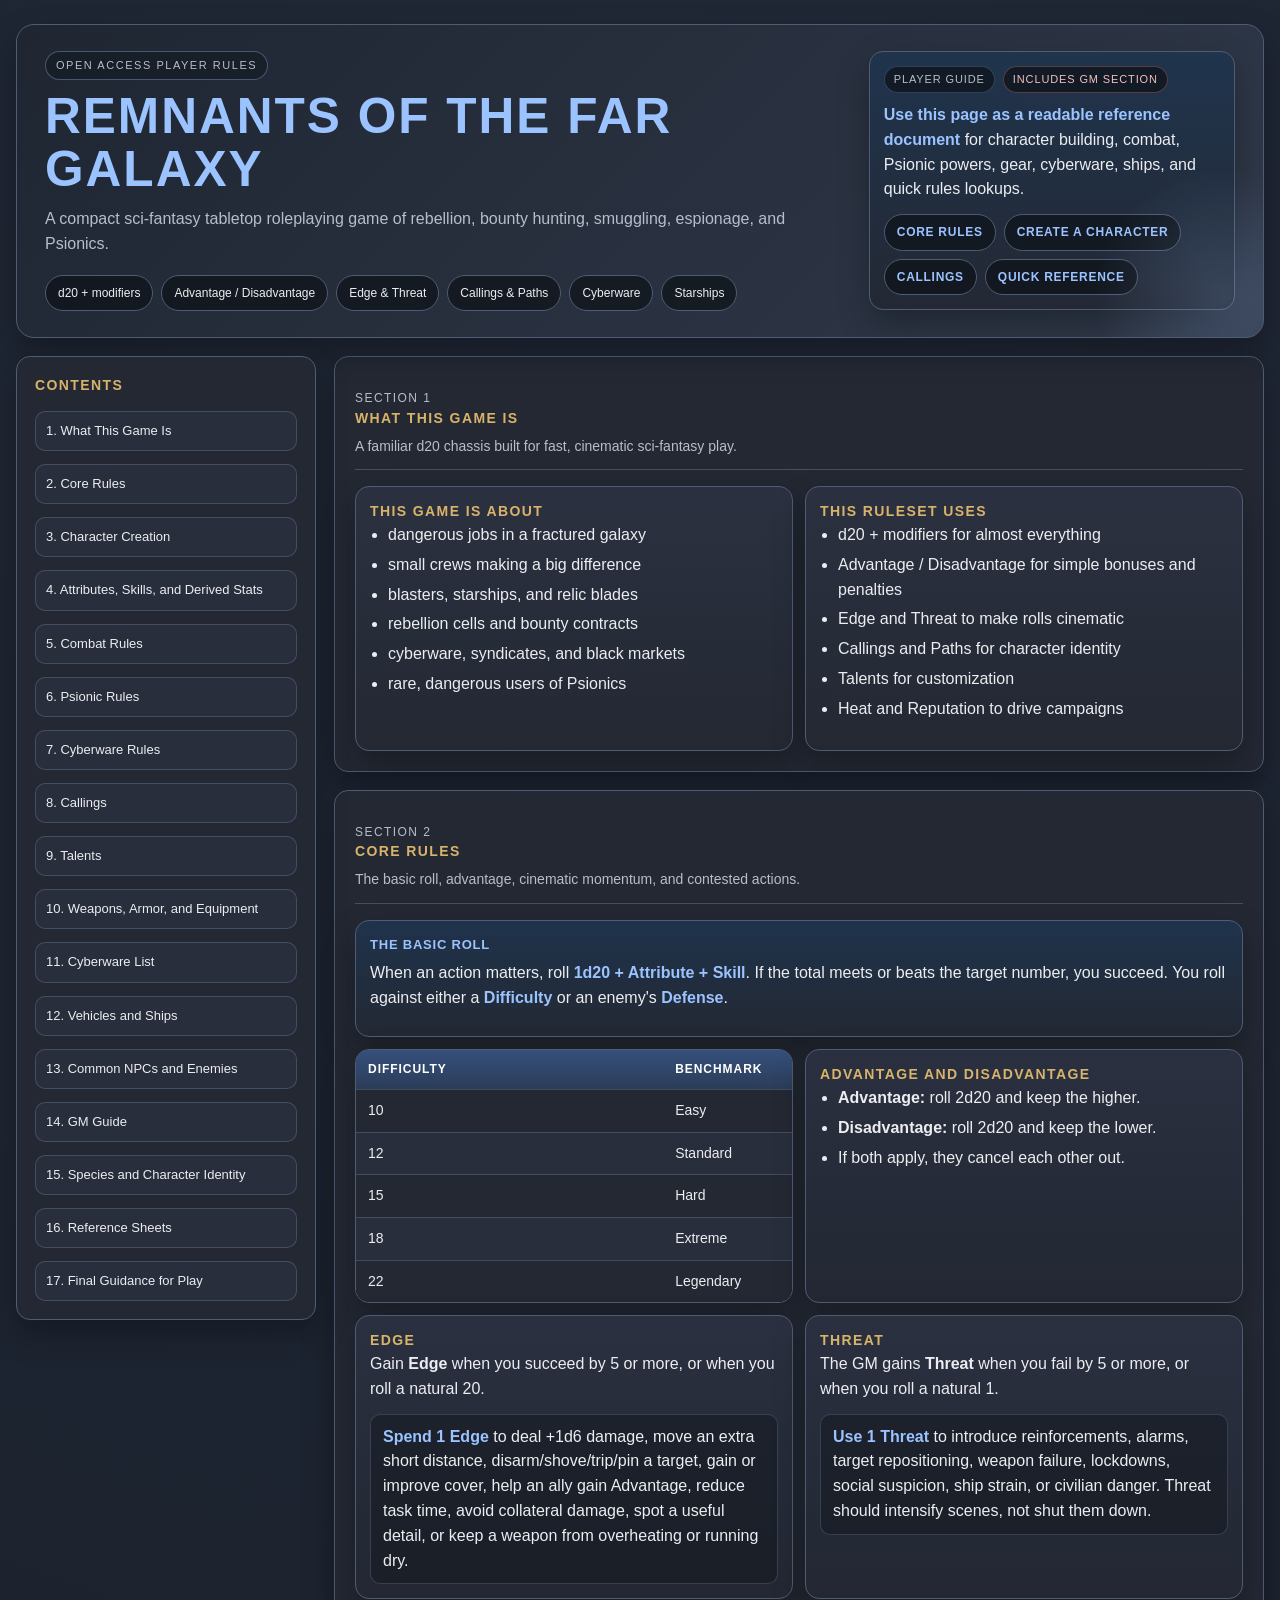
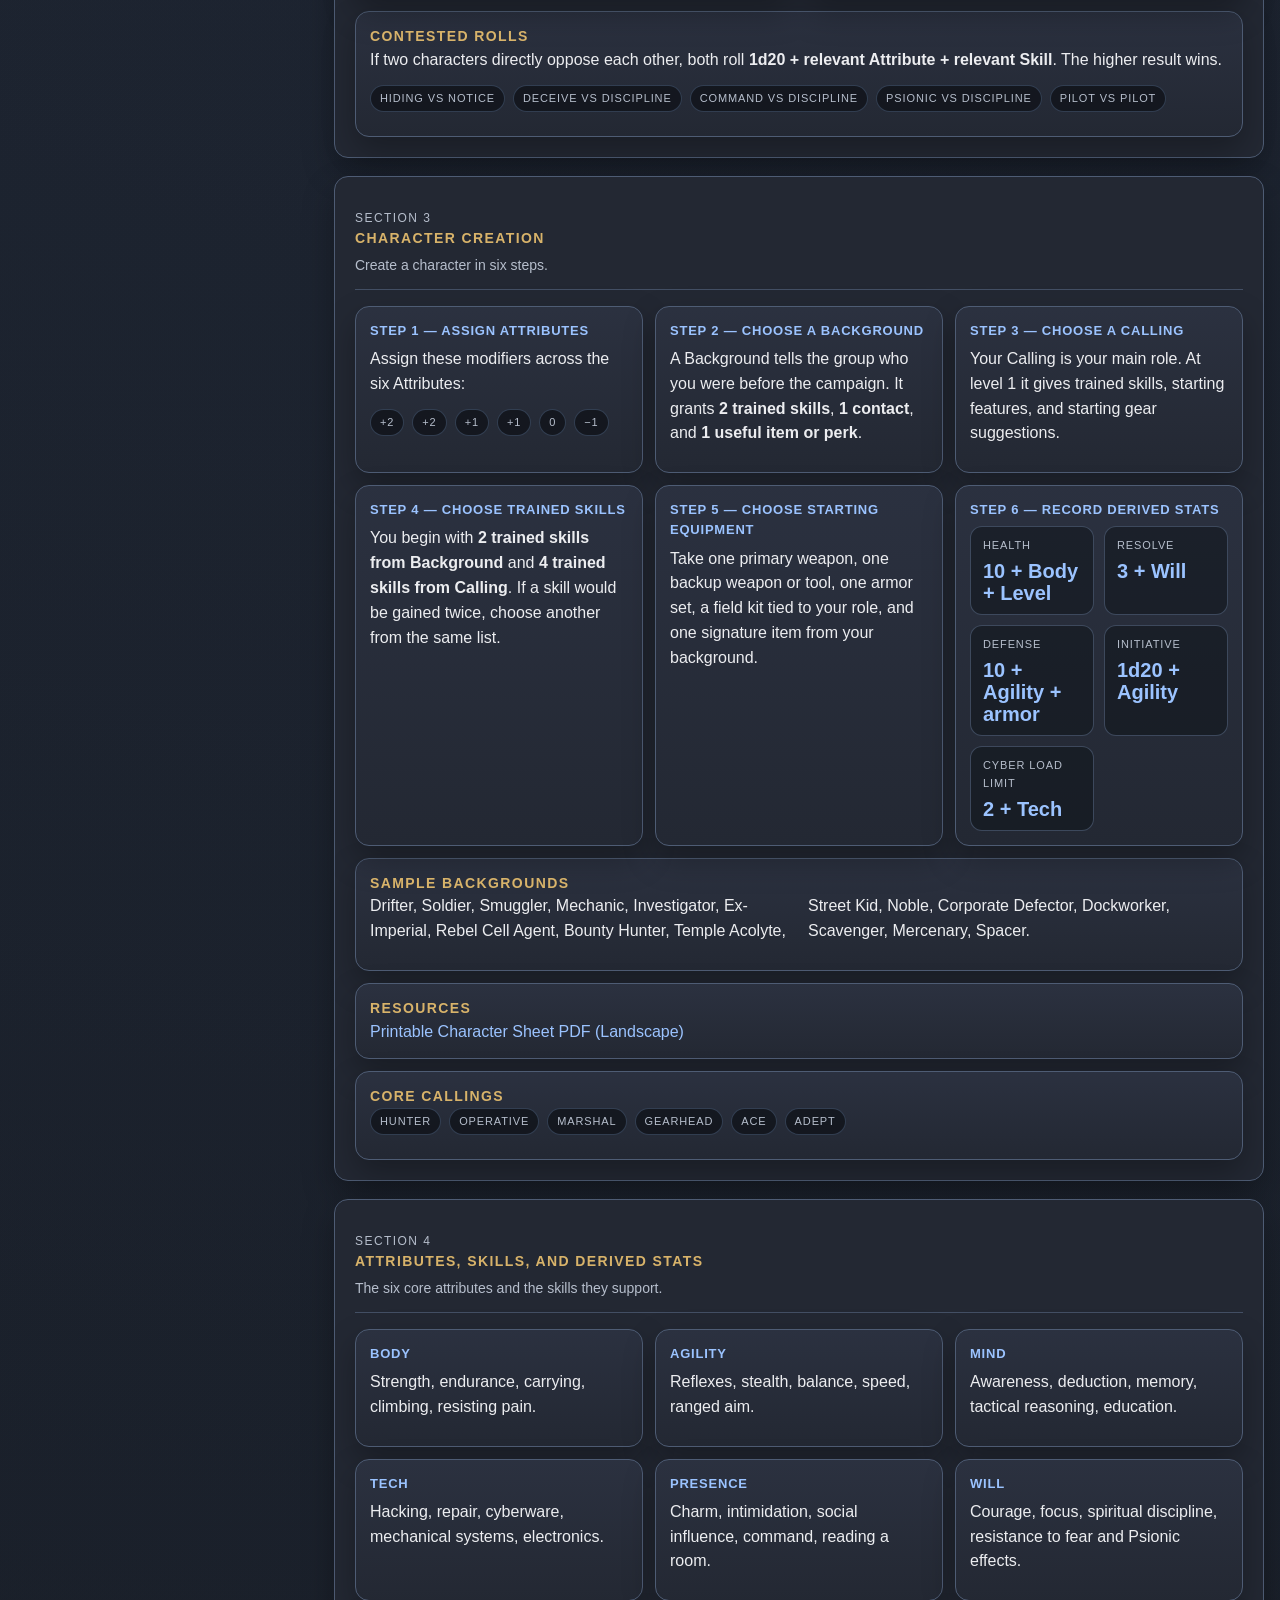
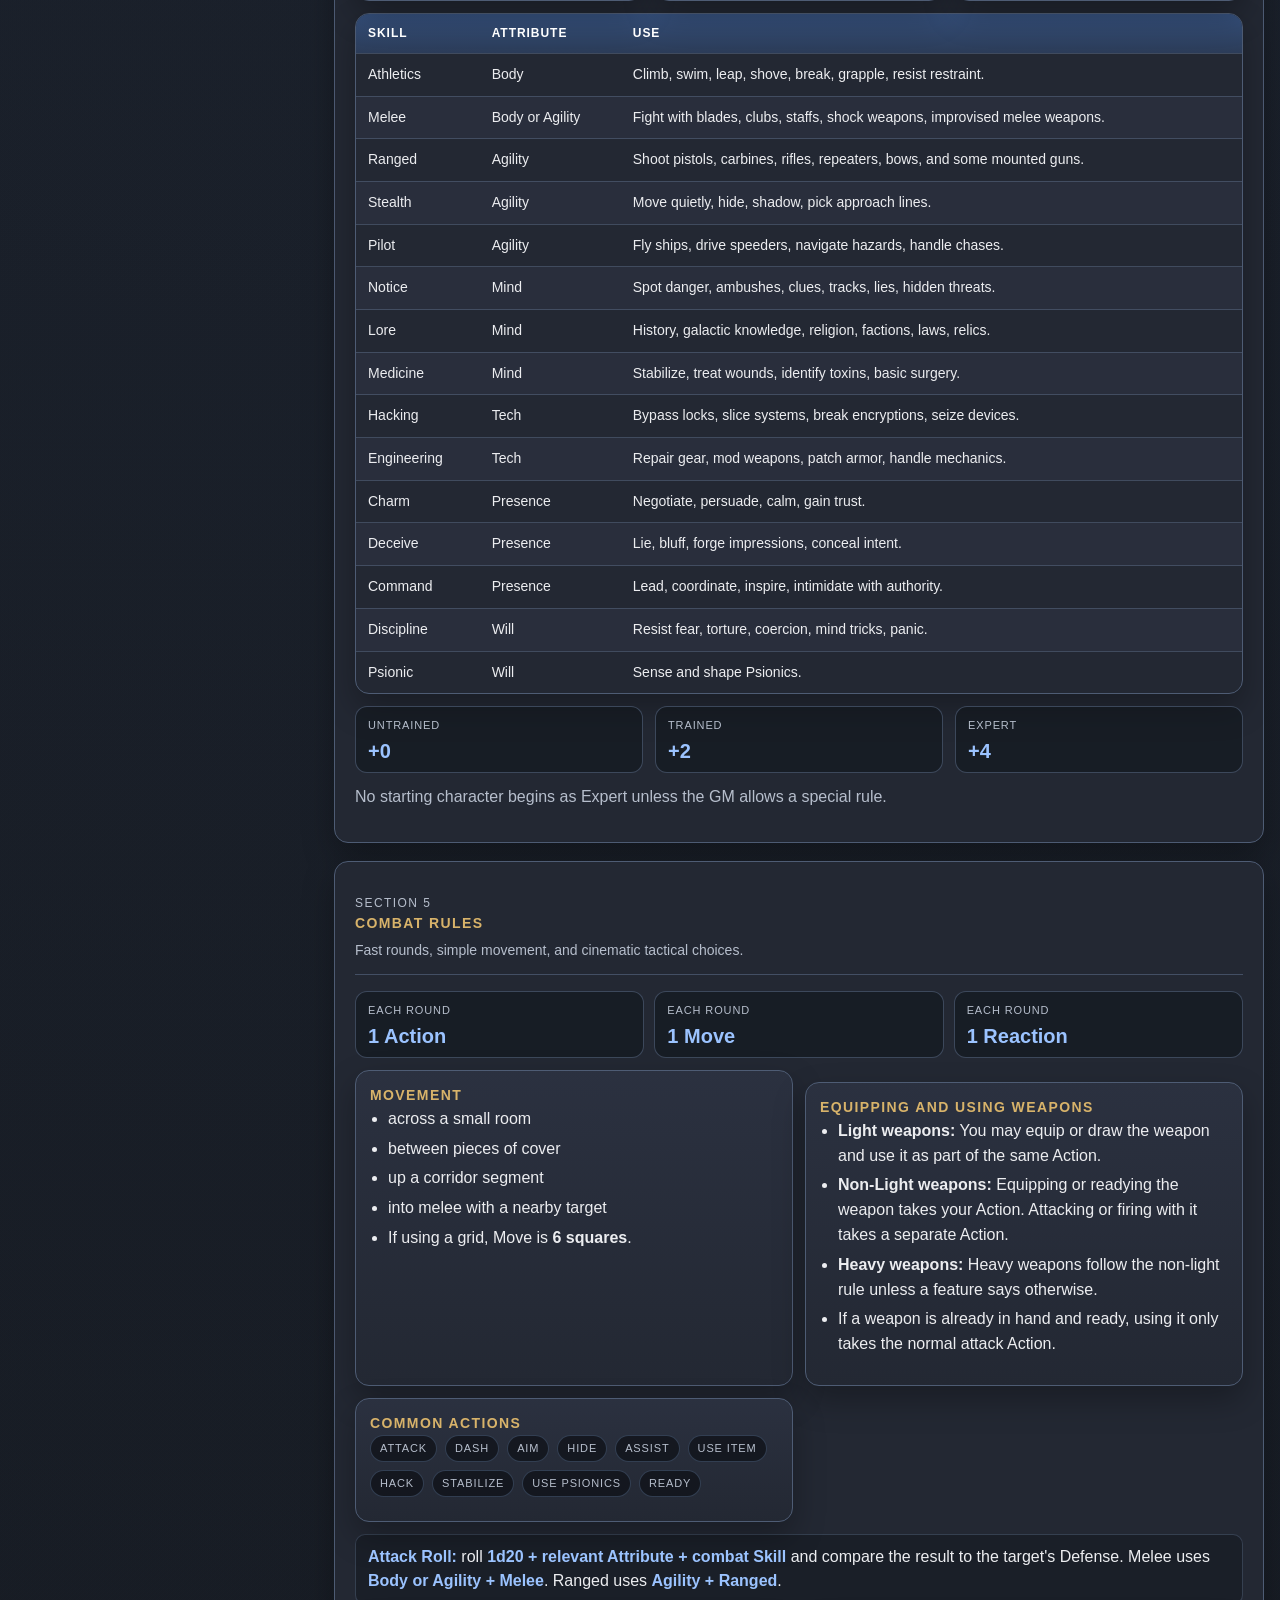
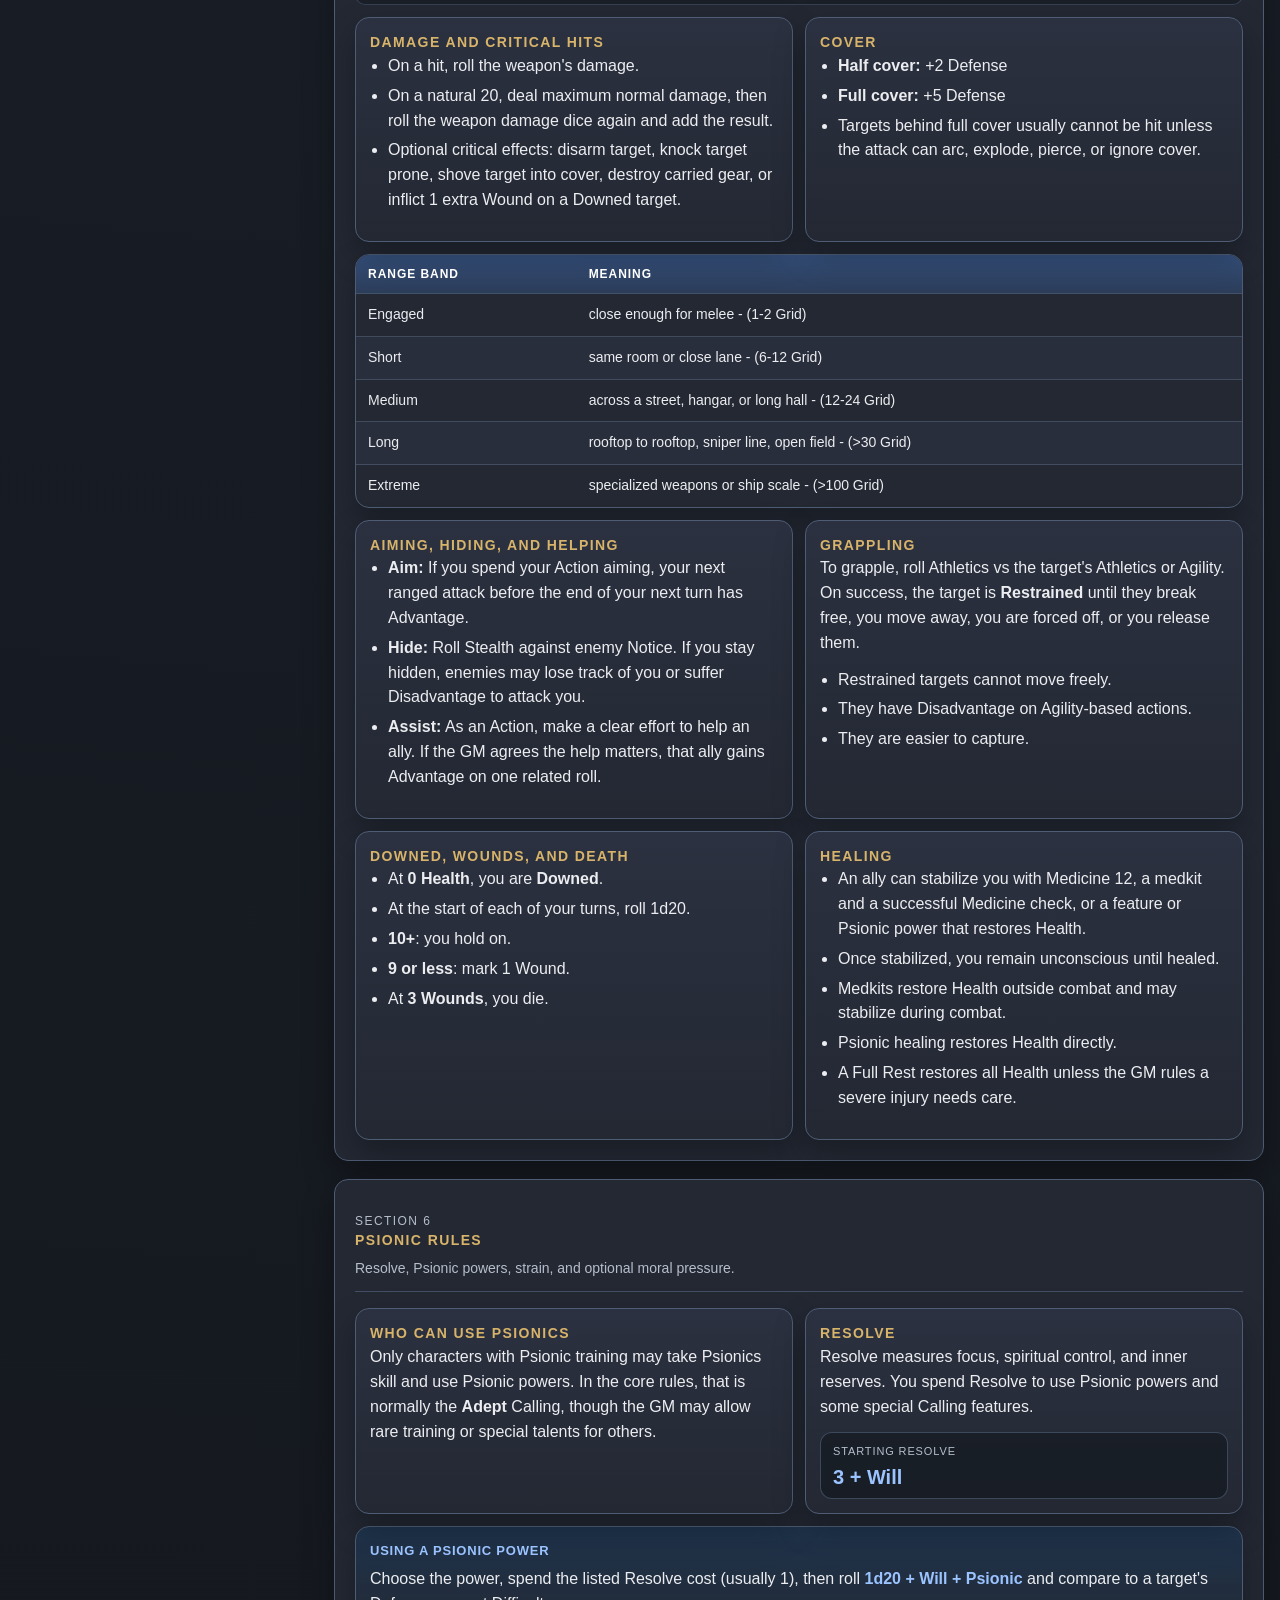
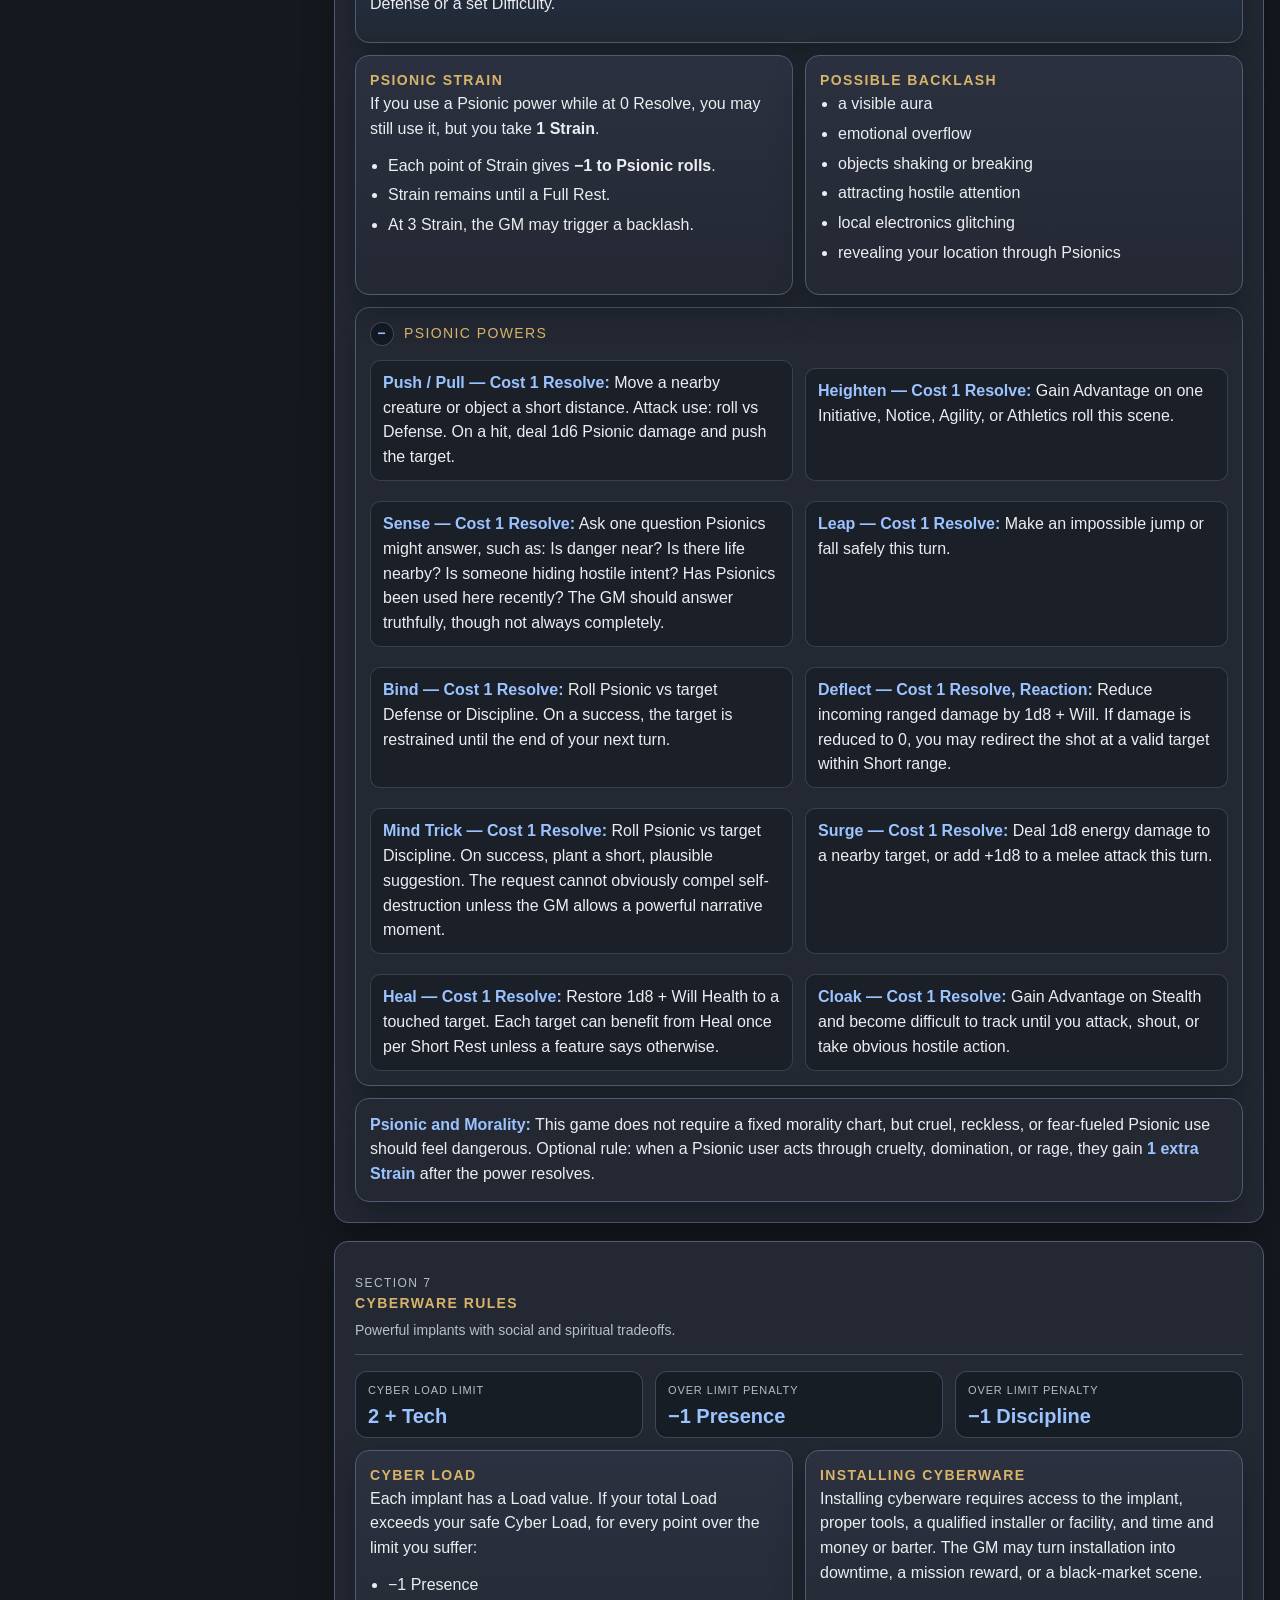
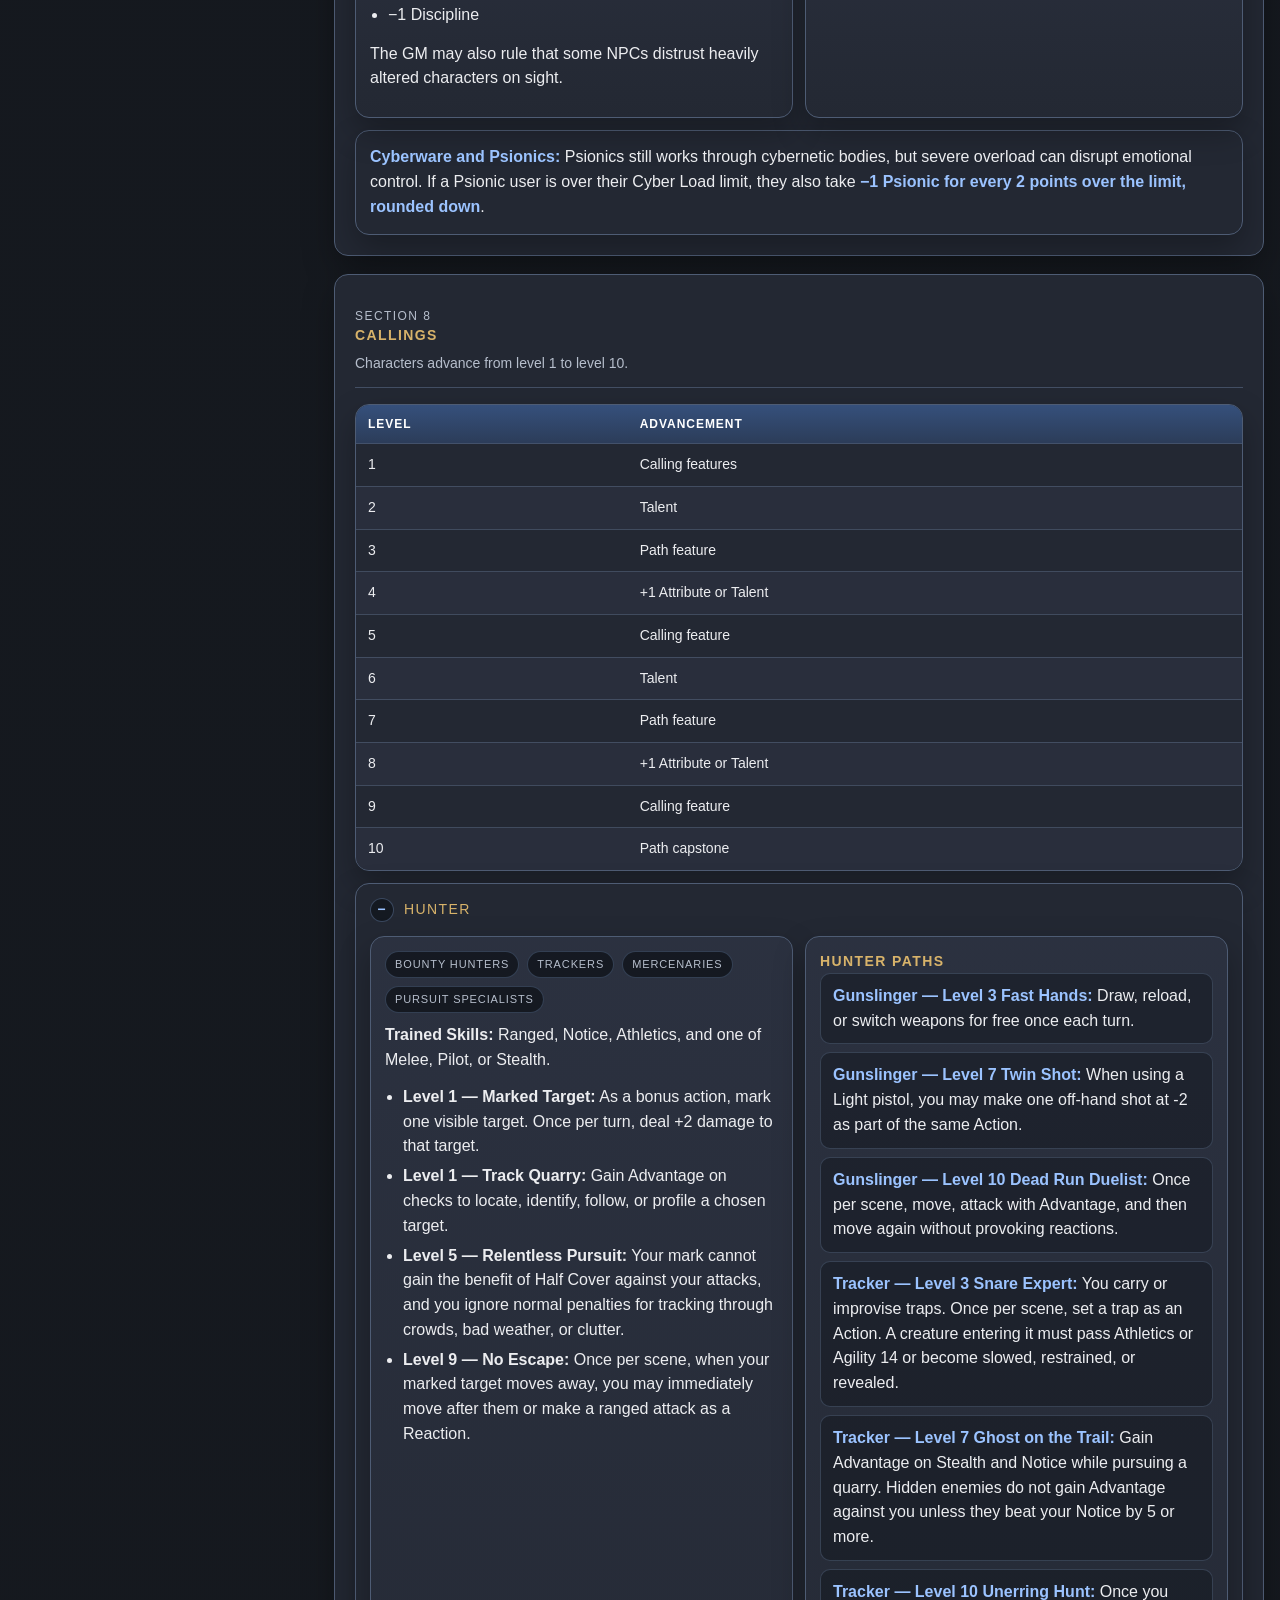
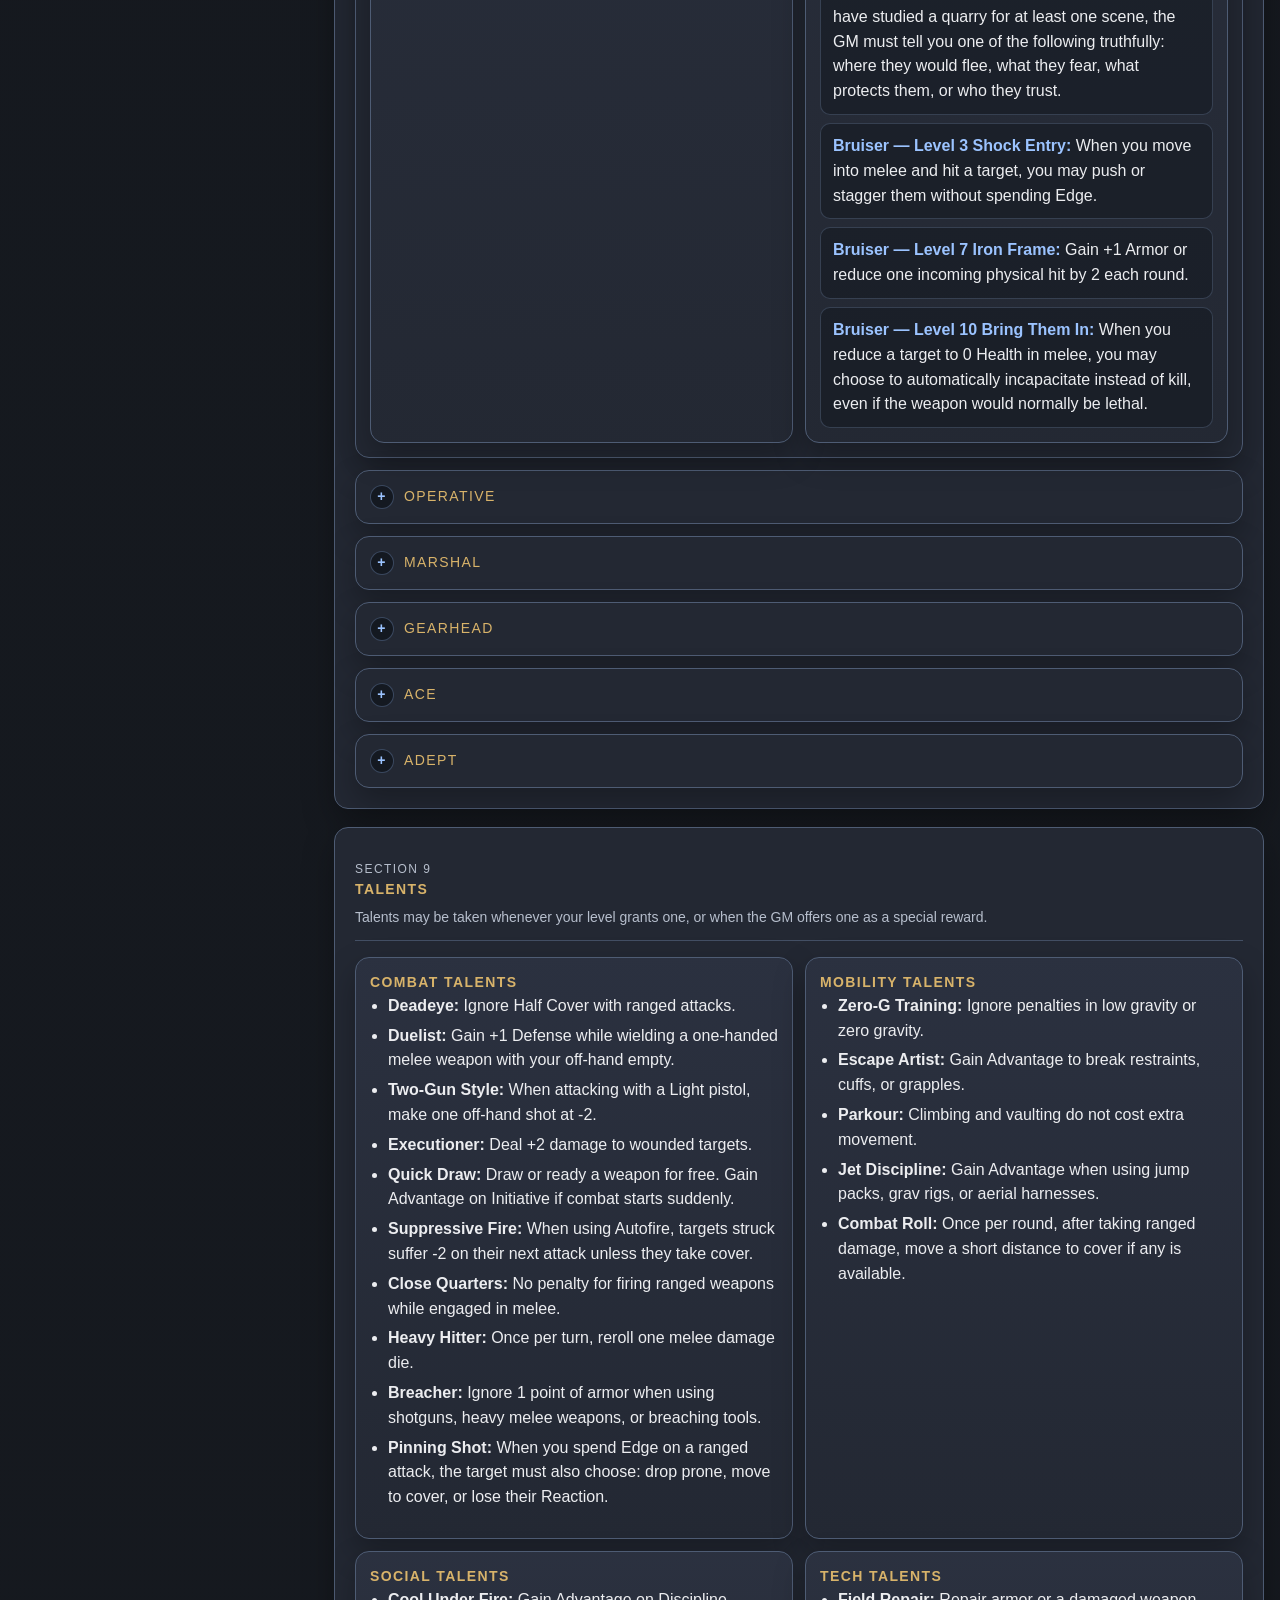
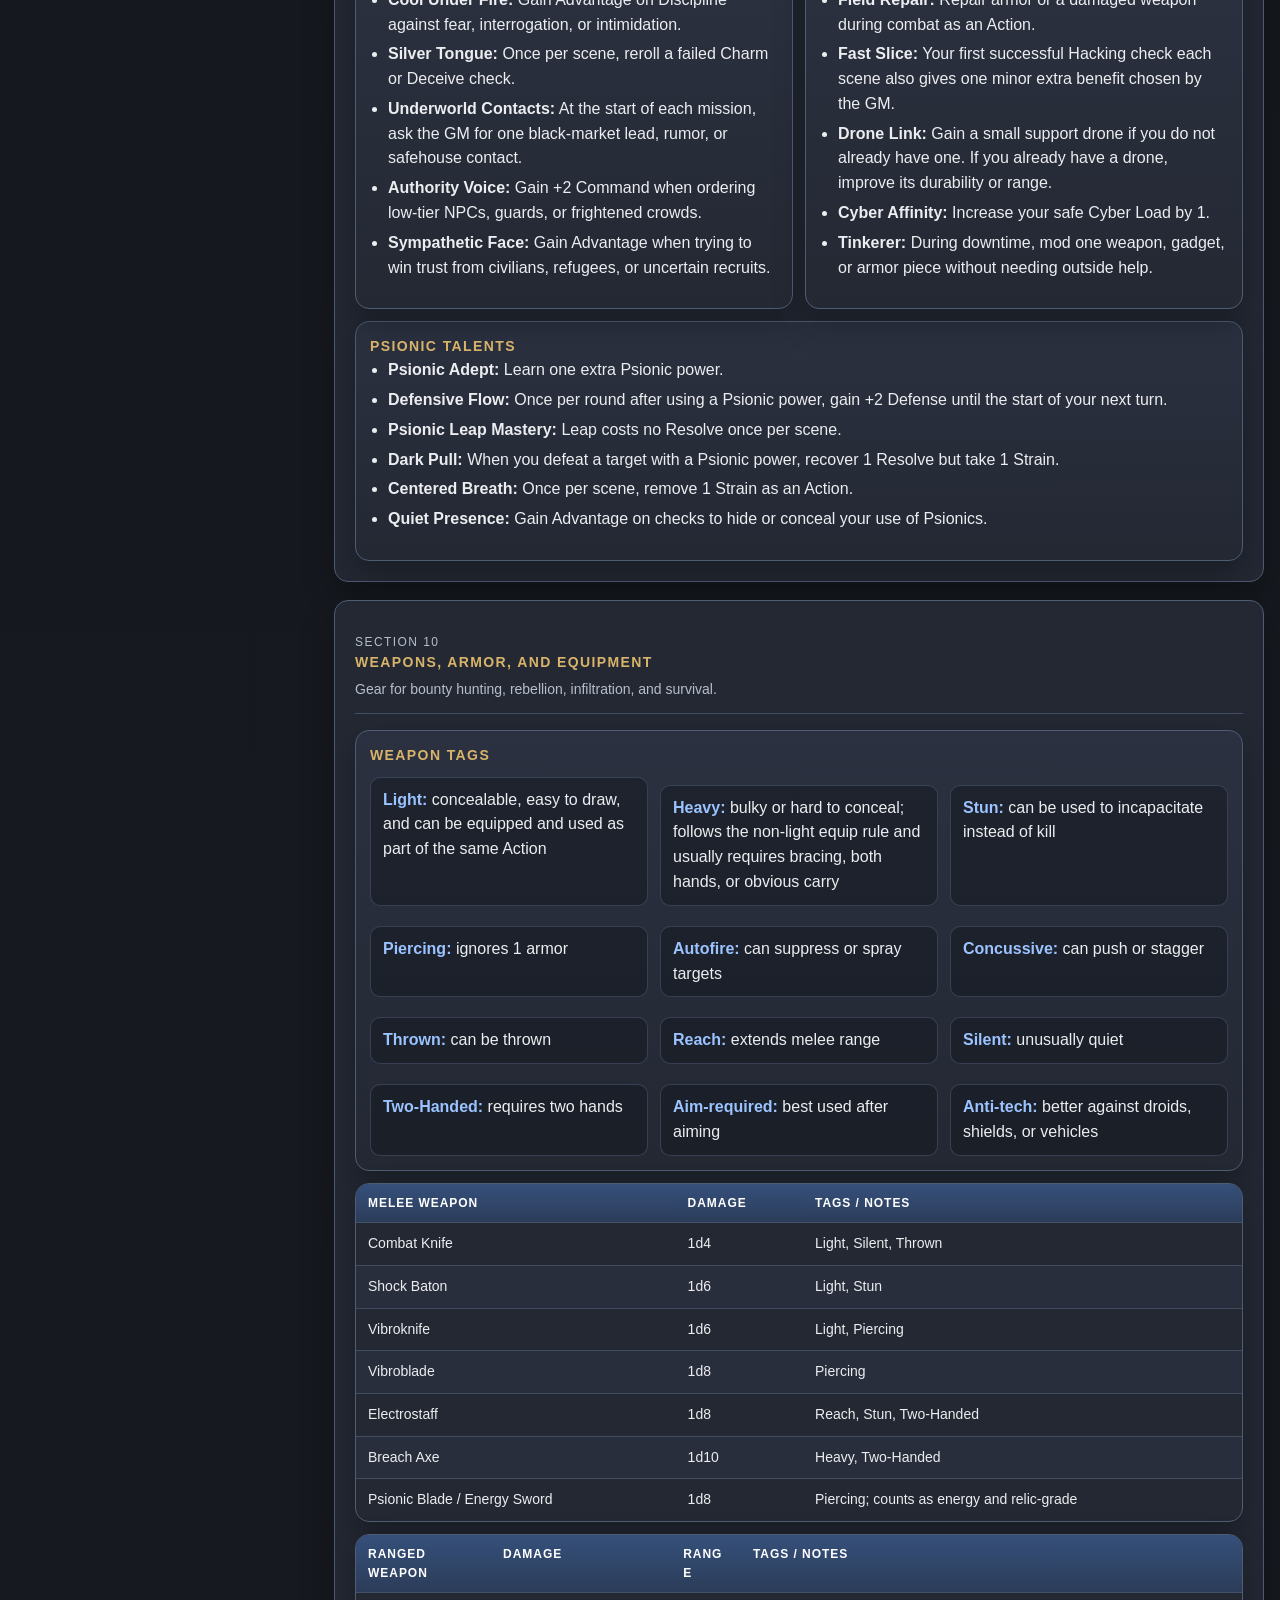
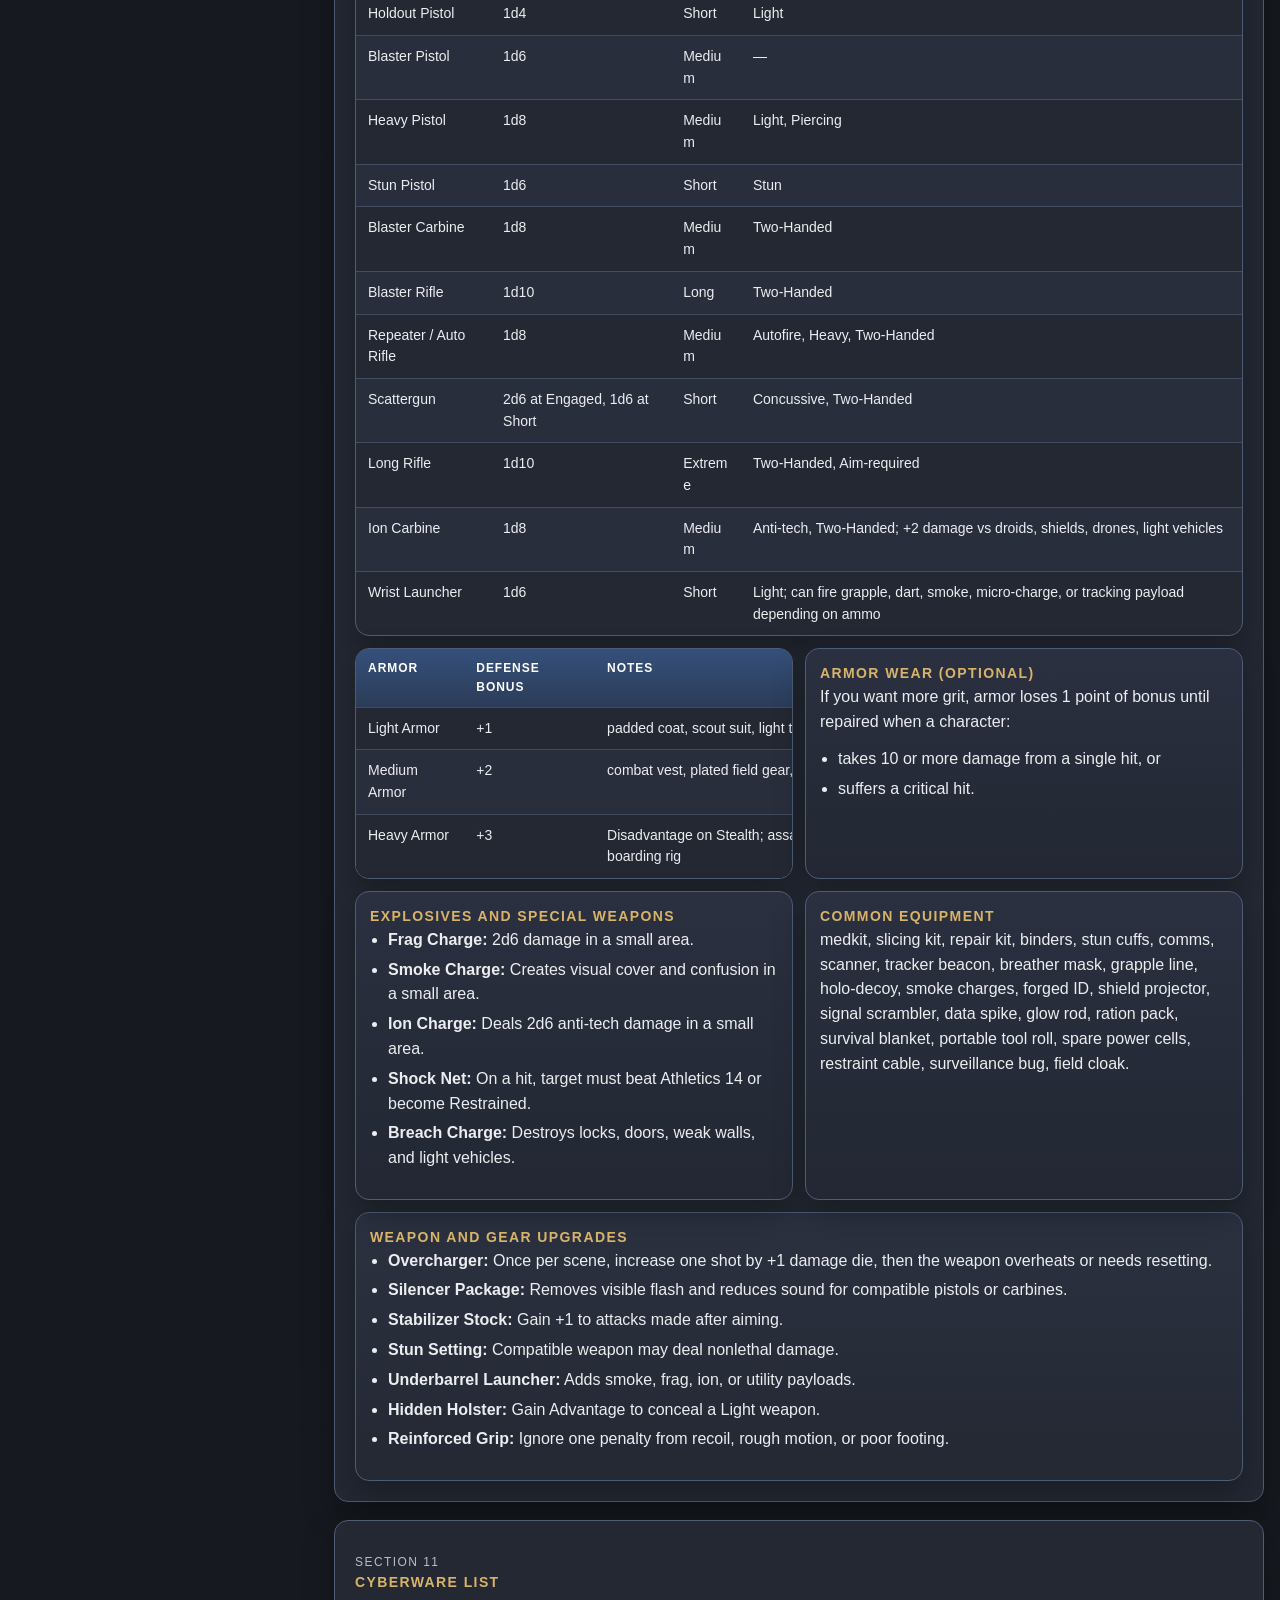
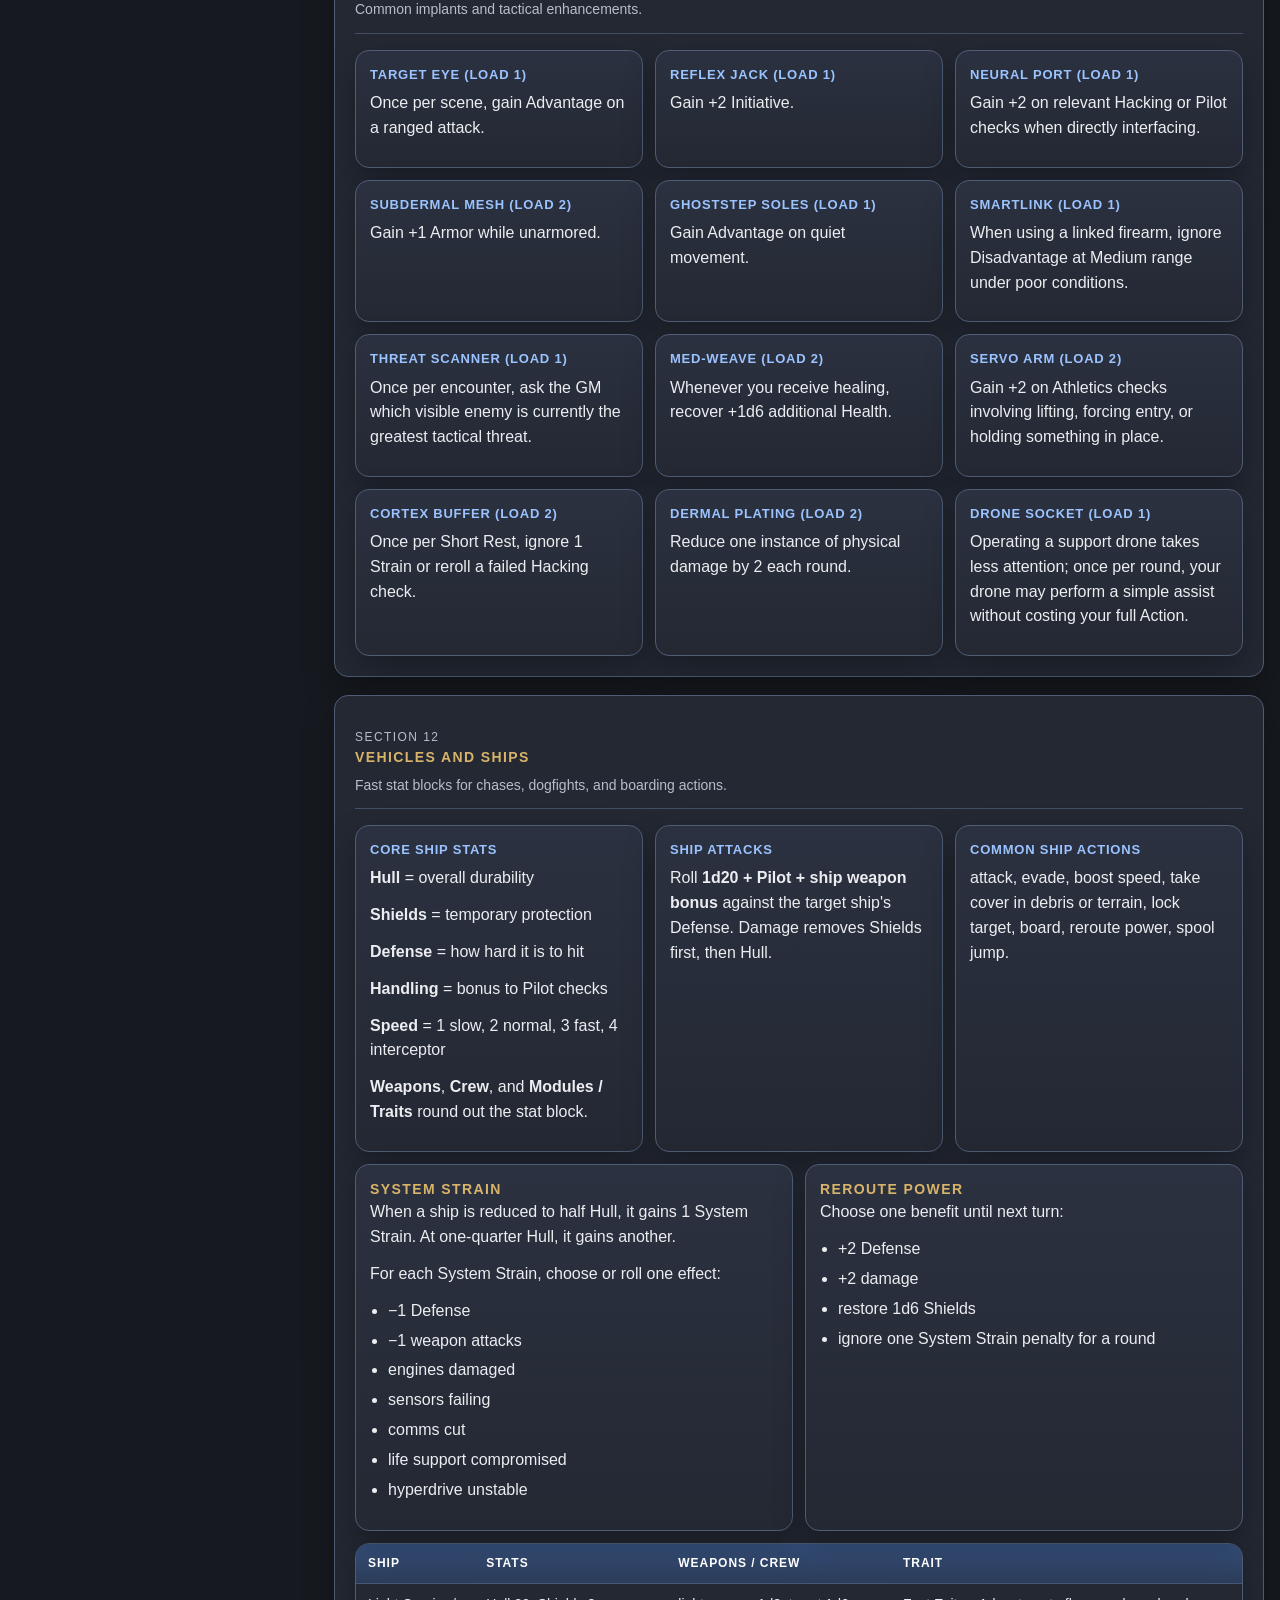
==== commit e6e4bee9: "Fixed some formatting for R20 Sheets. Added roll20 Sheet-Workers. Improved overall Roll20 Sheet Mech" ====
--- a/index.html
+++ b/index.html
@@ -820,6 +820,15 @@
                             <li>If using a grid, Move is <strong>6 squares</strong>.</li>
                         </ul>
                     </div>
+                    <div class="card" style="margin-top:12px;">
+                        <h3 class="mini-title">Equipping and Using Weapons</h3>
+                        <ul>
+                            <li><strong>Light weapons:</strong> You may equip or draw the weapon and use it as part of the same Action.</li>
+                            <li><strong>Non-Light weapons:</strong> Equipping or readying the weapon takes your Action. Attacking or firing with it takes a separate Action.</li>
+                            <li><strong>Heavy weapons:</strong> Heavy weapons follow the non-light rule unless a feature says otherwise.</li>
+                            <li>If a weapon is already in hand and ready, using it only takes the normal attack Action.</li>
+                        </ul>
+                    </div>
                     <div class="card">
                         <h3 class="mini-title">Common Actions</h3>
                         <div class="tag-row">
@@ -845,8 +854,7 @@
                         <ul>
                             <li>On a hit, roll the weapon's damage.</li>
                             <li>On a natural 20, deal maximum normal damage, then roll the weapon damage dice again and add the result.</li>
-                            <li>Optional critical effects: disarm target, knock target prone, Psionic target into cover, destroy carried gear, or inflict 1 extra Wound on a Downed target.</li>
-                        </ul>
+                            <li>Optional critical effects: disarm target, knock target prone, shove target into cover, destroy carried gear, or inflict 1 extra Wound on a Downed target.</li>                        </ul>
                     </div>
                     <div class="card">
                         <h3 class="mini-title">Cover</h3>
@@ -864,11 +872,11 @@
                         <tr><th>Range Band</th><th>Meaning</th></tr>
                         </thead>
                         <tbody>
-                        <tr><td>Engaged</td><td>close enough for melee</td></tr>
-                        <tr><td>Short</td><td>same room or close lane</td></tr>
-                        <tr><td>Medium</td><td>across a street, hangar, or long hall</td></tr>
-                        <tr><td>Long</td><td>rooftop to rooftop, sniper line, open field</td></tr>
-                        <tr><td>Extreme</td><td>specialized weapons or ship scale</td></tr>
+                        <tr><td>Engaged</td><td>close enough for melee  - (1-2 Grid)</td></tr>
+                        <tr><td>Short</td><td>same room or close lane  - (6-12 Grid)</td></tr>
+                        <tr><td>Medium</td><td>across a street, hangar, or long hall - (12-24 Grid)</td></tr>
+                        <tr><td>Long</td><td>rooftop to rooftop, sniper line, open field - (>30 Grid)</td></tr>
+                        <tr><td>Extreme</td><td>specialized weapons or ship scale - (>100 Grid)</td></tr>
                         </tbody>
                     </table>
                 </div>
@@ -977,8 +985,7 @@
                         <div class="rule"><strong>Sense — Cost 1 Resolve:</strong> Ask one question Psionics might answer, such as: Is danger near? Is there life nearby? Is someone hiding hostile intent? Has Psionics been used here recently? The GM should answer truthfully, though not always completely.</div>                        <div class="rule"><strong>Leap — Cost 1 Resolve:</strong> Make an impossible jump or fall safely this turn.</div>
                         <div class="rule"><strong>Bind — Cost 1 Resolve:</strong> Roll Psionic vs target Defense or Discipline. On a success, the target is restrained until the end of your next turn.</div>
                         <div class="rule"><strong>Deflect — Cost 1 Resolve, Reaction:</strong> Reduce incoming ranged damage by 1d8 + Will. If damage is reduced to 0, you may redirect the shot at a valid target within Short range.</div>
-                        <div class="rule"><strong>Mind Trick — Cost 1 Resolve:</strong> Roll Psionic vs target Discipline. On success, plant a short, plausible suggestion. The request cannot obviously Psionic self-destruction unless the GM allows a powerful narrative moment.</div>
-                        <div class="rule"><strong>Surge — Cost 1 Resolve:</strong> Deal 1d8 energy damage to a nearby target, or add +1d8 to a melee attack this turn.</div>
+                        <div class="rule"><strong>Mind Trick — Cost 1 Resolve:</strong> Roll Psionic vs target Discipline. On success, plant a short, plausible suggestion. The request cannot obviously compel self-destruction unless the GM allows a powerful narrative moment.</div>                        <div class="rule"><strong>Surge — Cost 1 Resolve:</strong> Deal 1d8 energy damage to a nearby target, or add +1d8 to a melee attack this turn.</div>
                         <div class="rule"><strong>Heal — Cost 1 Resolve:</strong> Restore 1d8 + Will Health to a touched target. Each target can benefit from Heal once per Short Rest unless a feature says otherwise.</div>
                         <div class="rule"><strong>Cloak — Cost 1 Resolve:</strong> Gain Advantage on Stealth and become difficult to track until you attack, shout, or take obvious hostile action.</div>
                     </div>
@@ -1116,8 +1123,7 @@
 
                             <div class="rule"><strong>Slicer — Level 3 Fast Slice:</strong> Your first Hacking attempt each scene is a bonus action.</div>
                             <div class="rule"><strong>Slicer — Level 7 System Puppet:</strong> Once per scene, on a successful Hacking check, you may do one extra thing for free: open a door, disable a camera, lock a target out, spoof credentials, or pull simple data.</div>
-                            <div class="rule"><strong>Slicer — Level 10 Ghost in the Grid:</strong> You cannot be trivially traced through local systems. When you trigger a digital alarm, you may Psionic the GM to delay, misdirect, or partially conceal it.</div>
-
+                            <div class="rule"><strong>Slicer — Level 10 Ghost in the Grid:</strong> You cannot be trivially traced through local systems. When you trigger a digital alarm, you may cause it to be delayed, misdirected, or partially concealed.</div>
                             <div class="rule"><strong>Saboteur — Level 3 Demolitions Kit:</strong> You can prepare charges, traps, and disruptions from common gear. Gain Advantage on rolls to breach, sabotage, or disable infrastructure.</div>
                             <div class="rule"><strong>Saboteur — Level 7 Chain Reaction:</strong> When you damage machinery, generators, doors, or vehicles, roll +1d8 damage and create a complication for enemies nearby.</div>
                             <div class="rule"><strong>Saboteur — Level 10 Planned Collapse:</strong> Once per mission, declare that you prepared a fallback sabotage point earlier. It may be an explosive line, severed support, blackout trigger, or hidden trap, subject to the GM's approval.</div>
@@ -1152,8 +1158,7 @@
 
                             <div class="rule"><strong>Diplomat — Level 3 Voice of Reason:</strong> Gain Advantage on Charm when calming tension, securing passage, or persuading uncertain neutrals.</div>
                             <div class="rule"><strong>Diplomat — Level 7 Read the Room:</strong> Once per scene, ask the GM who has leverage, what people fear, or which deal would work here.</div>
-                            <div class="rule"><strong>Diplomat — Level 10 Ceasefire:</strong> Once per mission, if violence has not yet fully broken out, you may Psionic a short negotiation pause unless a major villain chooses to break it publicly.</div>
-
+                            <div class="rule"><strong>Diplomat — Level 10 Ceasefire:</strong> Once per mission, if violence has not yet fully broken out, you may force a short negotiation pause unless a major villain chooses to break it publicly.</div>
                             <div class="rule"><strong>Vanguard — Level 3 Shield Advance:</strong> While in medium or heavy armor, adjacent allies gain +1 Defense.</div>
                             <div class="rule"><strong>Vanguard — Level 7 Intercept:</strong> Reaction. When an ally within reach is hit, move adjacent and take the hit instead, reducing damage by your Will or armor value.</div>
                             <div class="rule"><strong>Vanguard — Level 10 Unbroken Front:</strong> Once per scene, you and nearby allies ignore fear, suppression, and forced movement for one full round.</div>
@@ -1260,7 +1265,7 @@
 
                             <div class="rule"><strong>Seer — Level 3 Premonition:</strong> Once per scene, ask the GM for a warning, omen, or likely danger before acting.</div>
                             <div class="rule"><strong>Seer — Level 7 Mind Reach:</strong> Your Mind Trick and Sense may affect or read targets at longer range.</div>
-                            <div class="rule"><strong>Seer — Level 10 Thread the Future:</strong> Once per mission, Psionic a reroll of any one roll you can perceive.</div>
+                            <div class="rule"><strong>Seer — Level 10 Thread the Future:</strong> Once per mission, force a reroll of any one roll you can perceive.</div>
 
                             <div class="rule"><strong>Striker — Level 3 Psionic Surge:</strong> When you hit with a melee attack, you may spend 1 Resolve to add +1d8 damage and push the target.</div>
                             <div class="rule"><strong>Striker — Level 7 Impossible Motion:</strong> Ignore difficult terrain and gain Advantage on Leap-related movement.</div>
@@ -1354,8 +1359,8 @@
                 <div class="card">
                     <h3 class="mini-title">Weapon Tags</h3>
                     <div class="grid-auto" style="margin-top:10px;">
-                        <div class="rule"><strong>Light:</strong> concealable, easy to draw</div>
-                        <div class="rule"><strong>Heavy:</strong> bulky or hard to conceal</div>
+                        <div class="rule"><strong>Light:</strong> concealable, easy to draw, and can be equipped and used as part of the same Action</div>
+                        <div class="rule"><strong>Heavy:</strong> bulky or hard to conceal; follows the non-light equip rule and usually requires bracing, both hands, or obvious carry</div>
                         <div class="rule"><strong>Stun:</strong> can be used to incapacitate instead of kill</div>
                         <div class="rule"><strong>Piercing:</strong> ignores 1 armor</div>
                         <div class="rule"><strong>Autofire:</strong> can suppress or spray targets</div>
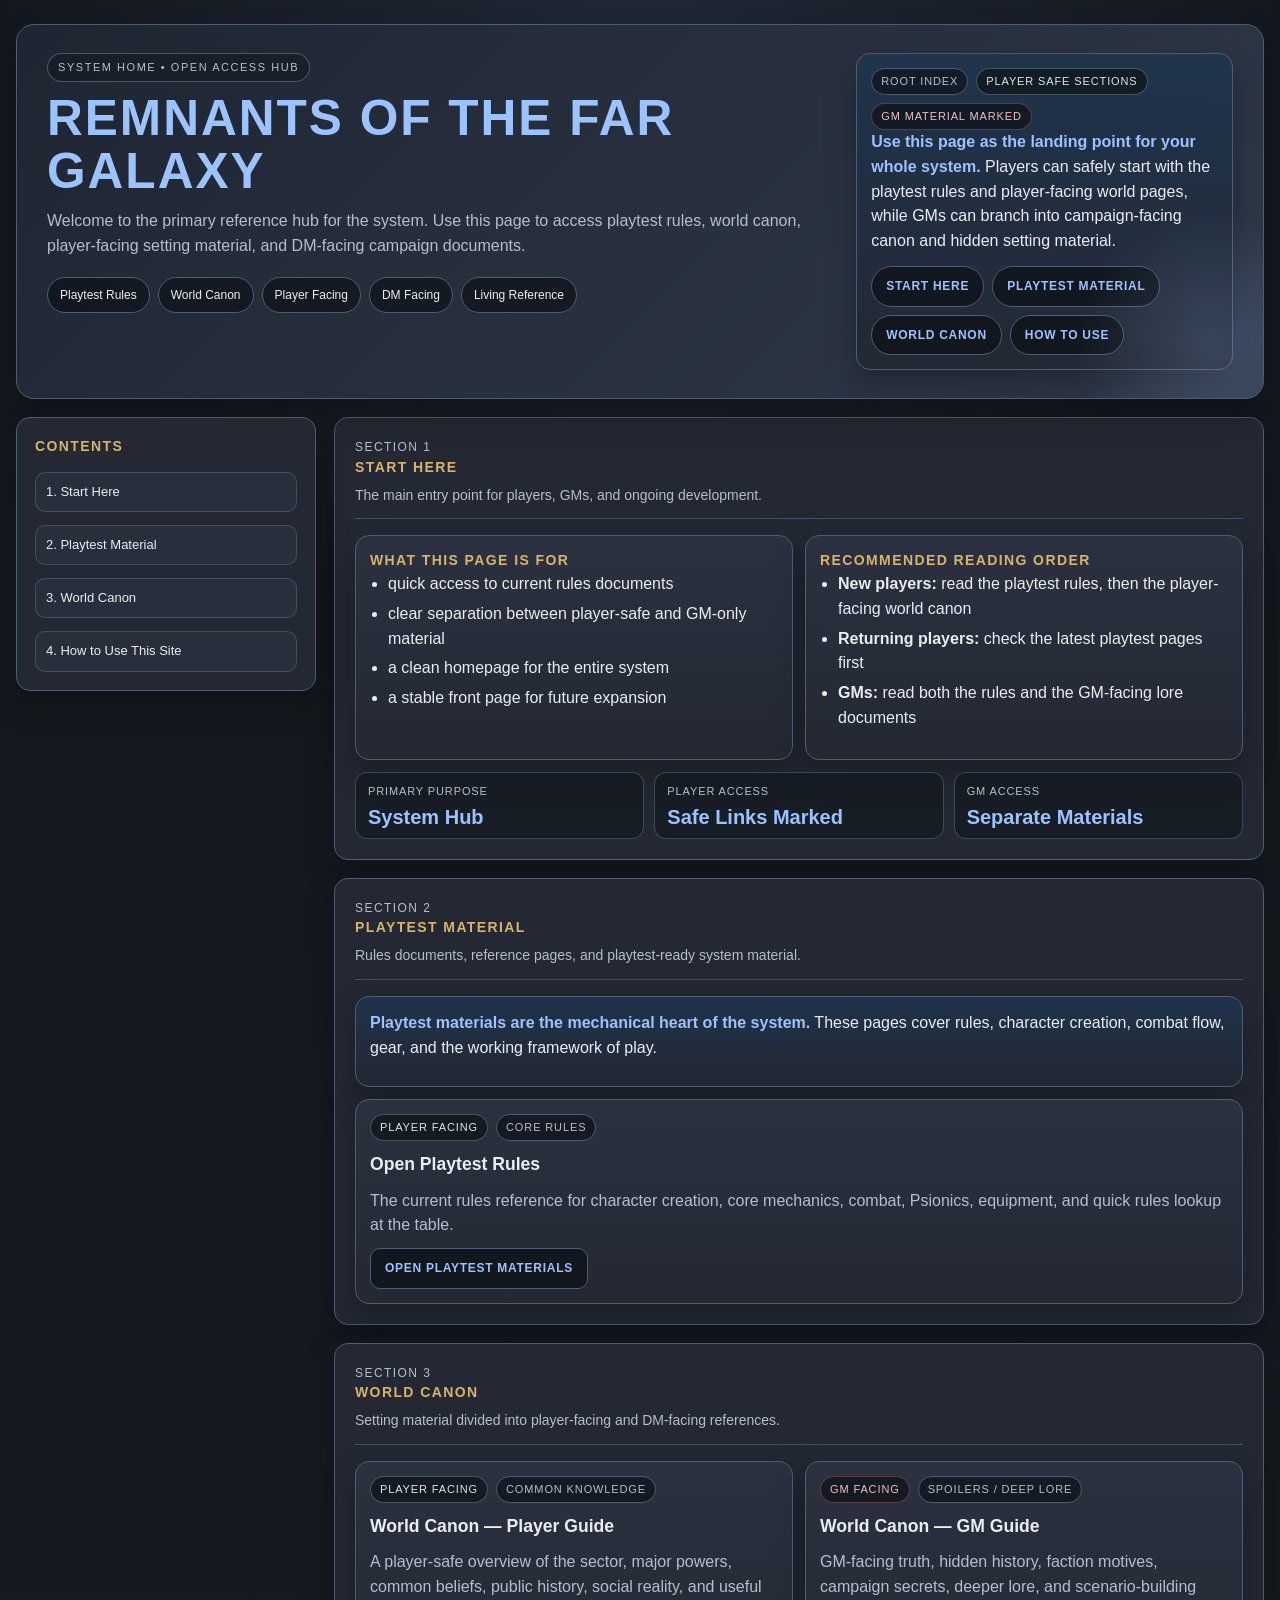
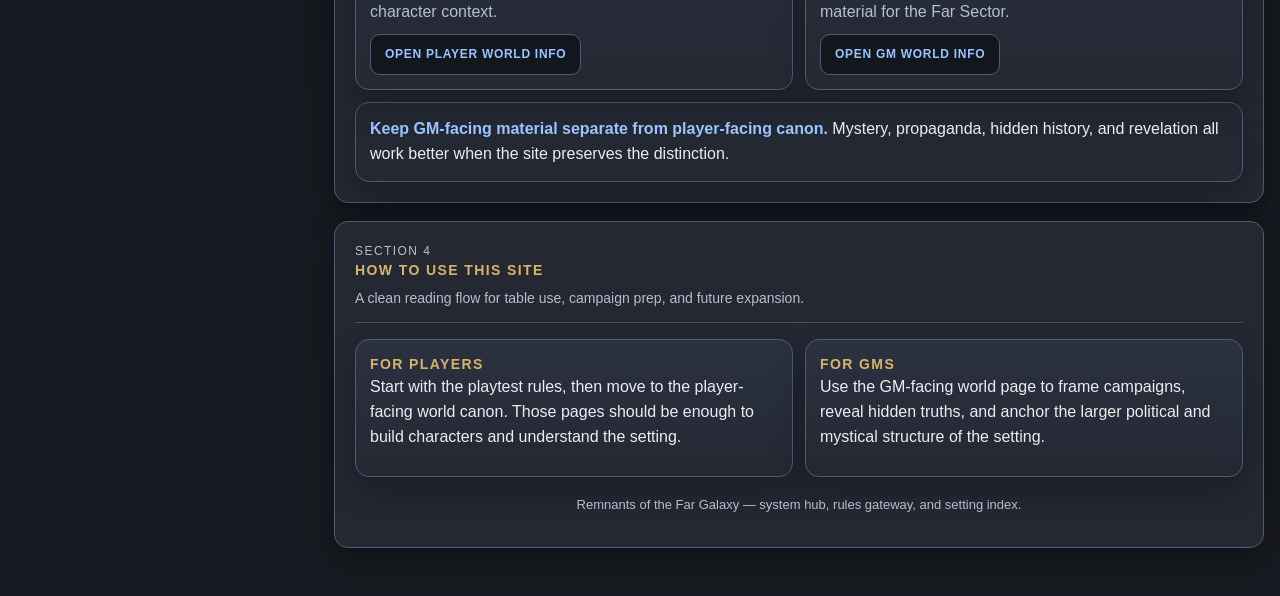
==== commit 6cc2ba1c: "Made Main Index Page a HomePage, added subpages and a small landing platform for world "Cannon" for " ====
--- a/index.html
+++ b/index.html
@@ -3,7 +3,7 @@
 <head>
     <meta charset="UTF-8" />
     <meta name="viewport" content="width=device-width, initial-scale=1.0" />
-    <title>Remnants of the Far Galaxy — Open Rules</title>
+    <title>Remnants of the Far Galaxy — Home</title>
     <style>
         :root {
           --bg: #171a20;
@@ -18,8 +18,7 @@
           --good: #8fd5aa;
           --shadow: 0 14px 32px rgba(0, 0, 0, 0.28);
           --radius: 14px;
-          --radius-sm: 10px;
-          --content-width: 1360px;
+          --content-width: 1320px;
         }
 
         * { box-sizing: border-box; }
@@ -56,7 +55,7 @@
           background: linear-gradient(135deg, #1f2632, #30394a);
           border: 1px solid var(--line);
           border-radius: 18px;
-          padding: 26px 28px;
+          padding: 28px 30px;
           box-shadow: var(--shadow);
           margin-bottom: 18px;
           position: relative;
@@ -67,8 +66,8 @@
           content: "";
           position: absolute;
           inset: auto -100px -100px auto;
-          width: 280px;
-          height: 280px;
+          width: 300px;
+          height: 300px;
           background: radial-gradient(circle, rgba(155, 195, 255, 0.18), transparent 65%);
           pointer-events: none;
         }
@@ -104,20 +103,22 @@
 
         .banner-grid {
           display: grid;
-          grid-template-columns: 2.2fr 1fr;
+          grid-template-columns: 2.1fr 1fr;
           gap: 18px;
           align-items: start;
         }
 
         .hero-pills,
-        .quick-links {
+        .quick-links,
+        .tag-row,
+        .button-row {
           display: flex;
           flex-wrap: wrap;
           gap: 8px;
         }
 
         .pill,
-        .quick-link {
+        .tag {
           background: rgba(14, 18, 24, 0.7);
           border: 1px solid var(--line);
           border-radius: 999px;
@@ -126,11 +127,32 @@
           color: var(--text);
         }
 
-        .quick-link {
+        .quick-link,
+        .button-link {
+          display: inline-block;
+          background: rgba(14, 18, 24, 0.78);
+          border: 1px solid var(--line);
+          border-radius: 999px;
+          padding: 10px 14px;
+          font-size: 12px;
           color: var(--accent);
           text-transform: uppercase;
           letter-spacing: 0.06em;
           font-weight: 700;
+          transition: transform 0.15s ease, background 0.15s ease, border-color 0.15s ease;
+        }
+
+        .button-link {
+          border-radius: 10px;
+          padding: 10px 14px;
+        }
+
+        .quick-link:hover,
+        .button-link:hover {
+          text-decoration: none;
+          transform: translateY(-1px);
+          background: rgba(30, 37, 49, 0.95);
+          border-color: rgba(155, 195, 255, 0.45);
         }
 
         .layout {
@@ -145,9 +167,7 @@
         .panel,
         .callout,
         .card,
-        .table-wrap,
-        .note,
-        details {
+        .note {
           background: var(--panel);
           border: 1px solid var(--line);
           border-radius: var(--radius);
@@ -162,8 +182,7 @@
 
         .toc h2,
         .section-header h2,
-        .mini-title,
-        details > summary {
+        .mini-title {
           margin: 0;
           font-size: 14px;
           text-transform: uppercase;
@@ -212,6 +231,7 @@
           padding-bottom: 12px;
           margin-bottom: 16px;
           border-bottom: 1px solid rgba(78, 92, 116, 0.75);
+          flex-wrap: wrap;
         }
 
         .section-number {
@@ -228,12 +248,11 @@
         }
 
         p { margin: 0 0 12px; }
-        ul, ol { margin: 0 0 14px 18px; padding: 0; }
+        ul { margin: 0 0 14px 18px; padding: 0; }
         li + li { margin-top: 5px; }
 
         .grid-2,
         .grid-3,
-        .grid-4,
         .grid-auto {
           display: grid;
           gap: 12px;
@@ -241,13 +260,11 @@
 
         .grid-2 { grid-template-columns: repeat(2, minmax(0, 1fr)); }
         .grid-3 { grid-template-columns: repeat(3, minmax(0, 1fr)); }
-        .grid-4 { grid-template-columns: repeat(4, minmax(0, 1fr)); }
-        .grid-auto { grid-template-columns: repeat(auto-fit, minmax(220px, 1fr)); }
+        .grid-auto { grid-template-columns: repeat(auto-fit, minmax(240px, 1fr)); }
 
         .card,
         .callout,
-        .note,
-        details {
+        .note {
           padding: 14px;
         }
 
@@ -260,98 +277,53 @@
         }
 
         .callout strong,
-        .note strong,
-        .rule strong { color: var(--accent); }
-
-        .tag-row {
+        .note strong { color: var(--accent); }
+
+        .tag {
+          padding: 4px 9px;
+          font-size: 11px;
+          text-transform: uppercase;
+          letter-spacing: 0.08em;
+          color: var(--muted);
+        }
+
+        .gm-tag {
+          border-color: rgba(217, 125, 125, 0.35);
+          color: #efc0c0;
+        }
+
+        .player-tag {
+          border-color: rgba(143, 213, 170, 0.35);
+          color: #cfeedd;
+        }
+
+        .doc-card {
+          display: flex;
+          flex-direction: column;
+          gap: 10px;
+          min-height: 100%;
+        }
+
+        .doc-card h3 {
+          margin: 0;
+          color: var(--text);
+          font-size: 1.1rem;
+        }
+
+        .doc-card p {
+          color: var(--muted);
+          margin: 0;
+        }
+
+        .doc-meta {
           display: flex;
           flex-wrap: wrap;
           gap: 8px;
-          margin-bottom: 10px;
-        }
-
-        .tag {
-          display: inline-block;
-          padding: 4px 9px;
-          background: rgba(13, 16, 22, 0.7);
-          border: 1px solid rgba(155, 195, 255, 0.22);
-          border-radius: 999px;
-          color: var(--muted);
-          font-size: 11px;
-          text-transform: uppercase;
-          letter-spacing: 0.08em;
-        }
-
-        .gm-tag {
-          border-color: rgba(217, 125, 125, 0.35);
-          color: #efc0c0;
-        }
-
-        .list-tight { margin-bottom: 0; }
-        .list-plain { list-style: none; margin-left: 0; }
-
-        .rule {
-          padding: 10px 12px;
-          background: rgba(16, 20, 27, 0.45);
-          border: 1px solid rgba(78, 92, 116, 0.55);
-          border-radius: 10px;
-        }
-
-        .rule + .rule { margin-top: 8px; }
-
-        .rule-title {
-          display: block;
-          color: var(--accent);
-          font-size: 13px;
-          font-weight: 700;
-          text-transform: uppercase;
-          letter-spacing: 0.06em;
-          margin-bottom: 6px;
-        }
-
-        table {
-          width: 100%;
-          max-width: 100%;
-          border-collapse: collapse;
-          font-size: 14px;
-        }
-
-        .table-wrap {
-          overflow-x: auto;
-          overflow-y: hidden;
-          max-width: 100%;
-          padding: 0;
-          -webkit-overflow-scrolling: touch;
-        }
-
-        thead {
-          background: linear-gradient(180deg, rgba(54, 82, 127, 0.95), rgba(44, 61, 90, 0.95));
-        }
-
-        th,
-        td {
-          padding: 10px 12px;
-          border-bottom: 1px solid rgba(78, 92, 116, 0.68);
-          vertical-align: top;
-          text-align: left;
-        }
-
-        th {
-          color: #fff;
-          font-size: 12px;
-          text-transform: uppercase;
-          letter-spacing: 0.08em;
-        }
-
-        tbody tr:nth-child(even) {
-          background: rgba(43, 49, 64, 0.72);
-        }
-
-        tbody tr:last-child td { border-bottom: 0; }
+        }
 
         .stat-grid {
           display: grid;
-          grid-template-columns: repeat(auto-fit, minmax(120px, 1fr));
+          grid-template-columns: repeat(auto-fit, minmax(140px, 1fr));
           gap: 10px;
         }
 
@@ -379,37 +351,6 @@
           line-height: 1.1;
         }
 
-        .two-column-text {
-          columns: 2 260px;
-          column-gap: 18px;
-        }
-
-        details > summary {
-          cursor: pointer;
-          list-style: none;
-          display: flex;
-          align-items: center;
-          gap: 10px;
-        }
-
-        details > summary::-webkit-details-marker { display: none; }
-
-        details > summary::before {
-          content: "+";
-          display: inline-grid;
-          place-items: center;
-          width: 22px;
-          height: 22px;
-          border-radius: 999px;
-          background: rgba(16, 20, 27, 0.72);
-          border: 1px solid rgba(155, 195, 255, 0.28);
-          color: var(--accent);
-          font-weight: 700;
-        }
-
-        details[open] > summary::before { content: "−"; }
-        details > div { margin-top: 14px; }
-
         .footer-note {
           margin-top: 18px;
           color: var(--muted);
@@ -417,38 +358,6 @@
           text-align: center;
         }
 
-        @media (max-width: 1080px) {
-          .layout,
-          .banner-grid,
-          .grid-4,
-          .grid-3,
-          .grid-2 {
-            grid-template-columns: 1fr;
-          }
-
-          .toc {
-            position: static;
-          }
-        }
-
-        @media (max-width: 720px) {
-          .page {
-            width: min(100% - 18px, var(--content-width));
-            padding-top: 10px;
-          }
-
-          .banner,
-          section.panel,
-          .toc {
-            padding: 16px;
-          }
-
-          th,
-          td {
-            padding: 9px 10px;
-            font-size: 13px;
-          }
-        }
         html,
         body {
           max-width: 100%;
@@ -463,36 +372,37 @@
         .card,
         .callout,
         .note,
-        details,
         .toc,
         .grid-2 > *,
         .grid-3 > *,
-        .grid-4 > *,
         .grid-auto > *,
         .stat-grid > * {
           min-width: 0;
         }
 
-        .section-header {
-          flex-wrap: wrap;
-        }
-
         p,
         li,
-        td,
-        th,
         a,
-        .rule,
-        .stat-value,
+        .pill,
+        .tag,
+        .button-link,
         .quick-link,
-        .pill,
-        .tag {
+        .stat-value {
           overflow-wrap: anywhere;
           word-break: break-word;
         }
 
-        .table-wrap table {
-          min-width: 640px;
+        @media (max-width: 1080px) {
+          .layout,
+          .banner-grid,
+          .grid-3,
+          .grid-2 {
+            grid-template-columns: 1fr;
+          }
+
+          .toc {
+            position: static;
+          }
         }
 
         @media (max-width: 720px) {
@@ -502,45 +412,61 @@
             padding-top: 10px;
           }
 
-          .two-column-text {
-            columns: 1;
-          }
-
-          .table-wrap table {
-            min-width: 560px;
+          .banner,
+          section.panel,
+          .toc {
+            padding: 16px;
           }
         }
     </style>
 </head>
 <body>
+<!--
+    Hidden build notes:
+    Root -> index.html
+    Root -> website -> playtest.html
+    Root -> website -> worldinfo_player.html
+    Root -> website -> worldinfo_gm.html
+
+    All document links are set to open in a new tab.
+-->
+
 <div class="page">
     <header class="banner" id="top">
         <div class="banner-grid">
             <div>
-                <div class="eyebrow">Open Access Player Rules</div>
+                <div class="eyebrow">System Home • Open Access Hub</div>
                 <h1>Remnants of the Far Galaxy</h1>
-                <p class="subtitle">A compact sci-fantasy tabletop roleplaying game of rebellion, bounty hunting, smuggling, espionage, and Psionics.</p>
+                <p class="subtitle">
+                    Welcome to the primary reference hub for the system. Use this page to access playtest rules,
+                    world canon, player-facing setting material, and DM-facing campaign documents.
+                </p>
                 <div class="hero-pills">
-                    <span class="pill">d20 + modifiers</span>
-                    <span class="pill">Advantage / Disadvantage</span>
-                    <span class="pill">Edge &amp; Threat</span>
-                    <span class="pill">Callings &amp; Paths</span>
-                    <span class="pill">Cyberware</span>
-                    <span class="pill">Starships</span>
+                    <span class="pill">Playtest Rules</span>
+                    <span class="pill">World Canon</span>
+                    <span class="pill">Player Facing</span>
+                    <span class="pill">DM Facing</span>
+                    <span class="pill">Living Reference</span>
                 </div>
             </div>
+
             <div>
                 <div class="callout">
                     <div class="tag-row">
-                        <span class="tag">Player Guide</span>
-                        <span class="tag gm-tag">Includes GM Section</span>
-                    </div>
-                    <p><strong>Use this page as a readable reference document</strong> for character building, combat, Psionic powers, gear, cyberware, ships, and quick rules lookups.</p>
+                        <span class="tag">Root Index</span>
+                        <span class="tag player-tag">Player Safe Sections</span>
+                        <span class="tag gm-tag">GM Material Marked</span>
+                    </div>
+                    <p>
+                        <strong>Use this page as the landing point for your whole system.</strong>
+                        Players can safely start with the playtest rules and player-facing world pages,
+                        while GMs can branch into campaign-facing canon and hidden setting material.
+                    </p>
                     <div class="quick-links" style="margin-top:12px;">
-                        <a class="quick-link" href="#core-rules">Core Rules</a>
-                        <a class="quick-link" href="#character-creation">Create a Character</a>
-                        <a class="quick-link" href="#callings">Callings</a>
-                        <a class="quick-link" href="#reference-sheets">Quick Reference</a>
+                        <a class="quick-link" href="#start-here">Start Here</a>
+                        <a class="quick-link" href="#playtest-material">Playtest Material</a>
+                        <a class="quick-link" href="#world-canon">World Canon</a>
+                        <a class="quick-link" href="#how-to-use">How to Use</a>
                     </div>
                 </div>
             </div>
@@ -551,1381 +477,174 @@
         <aside class="toc">
             <h2>Contents</h2>
             <ol class="toc-list">
-                <li><a href="#what-this-game-is">1. What This Game Is</a></li>
-                <li><a href="#core-rules">2. Core Rules</a></li>
-                <li><a href="#character-creation">3. Character Creation</a></li>
-                <li><a href="#attributes-skills">4. Attributes, Skills, and Derived Stats</a></li>
-                <li><a href="#combat-rules">5. Combat Rules</a></li>
-                <li><a href="#Psionic-rules">6. Psionic Rules</a></li>
-                <li><a href="#cyberware-rules">7. Cyberware Rules</a></li>
-                <li><a href="#callings">8. Callings</a></li>
-                <li><a href="#talents">9. Talents</a></li>
-                <li><a href="#equipment">10. Weapons, Armor, and Equipment</a></li>
-                <li><a href="#cyberware-list">11. Cyberware List</a></li>
-                <li><a href="#vehicles-ships">12. Vehicles and Ships</a></li>
-                <li><a href="#npcs-enemies">13. Common NPCs and Enemies</a></li>
-                <li><a href="#gm-guide">14. GM Guide</a></li>
-                <li><a href="#species-identity">15. Species and Character Identity</a></li>
-                <li><a href="#reference-sheets">16. Reference Sheets</a></li>
-                <li><a href="#final-guidance">17. Final Guidance for Play</a></li>
+                <li><a href="#start-here">1. Start Here</a></li>
+                <li><a href="#playtest-material">2. Playtest Material</a></li>
+                <li><a href="#world-canon">3. World Canon</a></li>
+                <li><a href="#how-to-use">4. How to Use This Site</a></li>
             </ol>
         </aside>
 
         <main class="content">
-            <section class="panel">
-                <p><a id="what-this-game-is"> </a></p>
+            <section class="panel" id="start-here">
                 <div class="section-header">
                     <div class="section-title-wrap">
                         <div class="section-number">Section 1</div>
-                        <h2>What This Game Is</h2>
-                        <p>A familiar d20 chassis built for fast, cinematic sci-fantasy play.</p>
+                        <h2>Start Here</h2>
+                        <p>The main entry point for players, GMs, and ongoing development.</p>
                     </div>
                 </div>
 
                 <div class="grid-2">
                     <div class="card">
-                        <h3 class="mini-title">This game is about</h3>
+                        <h3 class="mini-title">What this page is for</h3>
                         <ul>
-                            <li>dangerous jobs in a fractured galaxy</li>
-                            <li>small crews making a big difference</li>
-                            <li>blasters, starships, and relic blades</li>
-                            <li>rebellion cells and bounty contracts</li>
-                            <li>cyberware, syndicates, and black markets</li>
-                            <li>rare, dangerous users of Psionics</li>
+                            <li>quick access to current rules documents</li>
+                            <li>clear separation between player-safe and GM-only material</li>
+                            <li>a clean homepage for the entire system</li>
+                            <li>a stable front page for future expansion</li>
                         </ul>
                     </div>
+
                     <div class="card">
-                        <h3 class="mini-title">This ruleset uses</h3>
+                        <h3 class="mini-title">Recommended reading order</h3>
                         <ul>
-                            <li>d20 + modifiers for almost everything</li>
-                            <li>Advantage / Disadvantage for simple bonuses and penalties</li>
-                            <li>Edge and Threat to make rolls cinematic</li>
-                            <li>Callings and Paths for character identity</li>
-                            <li>Talents for customization</li>
-                            <li>Heat and Reputation to drive campaigns</li>
+                            <li><strong>New players:</strong> read the playtest rules, then the player-facing world canon</li>
+                            <li><strong>Returning players:</strong> check the latest playtest pages first</li>
+                            <li><strong>GMs:</strong> read both the rules and the GM-facing lore documents</li>
                         </ul>
                     </div>
                 </div>
+
+                <div class="stat-grid" style="margin-top:12px;">
+                    <div class="stat">
+                        <span class="stat-label">Primary Purpose</span>
+                        <span class="stat-value">System Hub</span>
+                    </div>
+                    <div class="stat">
+                        <span class="stat-label">Player Access</span>
+                        <span class="stat-value">Safe Links Marked</span>
+                    </div>
+                    <div class="stat">
+                        <span class="stat-label">GM Access</span>
+                        <span class="stat-value">Separate Materials</span>
+                    </div>
+                </div>
             </section>
 
-            <section class="panel" >
-                <p><a id="core-rules"> </a></p>
+            <section class="panel" id="playtest-material">
                 <div class="section-header">
                     <div class="section-title-wrap">
                         <div class="section-number">Section 2</div>
-                        <h2>Core Rules</h2>
-                        <p>The basic roll, advantage, cinematic momentum, and contested actions.</p>
+                        <h2>Playtest Material</h2>
+                        <p>Rules documents, reference pages, and playtest-ready system material.</p>
                     </div>
                 </div>
 
                 <div class="callout">
-                    <span class="rule-title">The Basic Roll</span>
-                    <p>When an action matters, roll <strong>1d20 + Attribute + Skill</strong>. If the total meets or beats the target number, you succeed. You roll against either a <strong>Difficulty</strong> or an enemy's <strong>Defense</strong>.</p>
-                </div>
-
-                <div class="grid-2" style="margin-top:12px;">
-                    <div class="table-wrap">
-                        <table>
-                            <thead>
-                            <tr><th>Difficulty</th><th>Benchmark</th></tr>
-                            </thead>
-                            <tbody>
-                            <tr><td>10</td><td>Easy</td></tr>
-                            <tr><td>12</td><td>Standard</td></tr>
-                            <tr><td>15</td><td>Hard</td></tr>
-                            <tr><td>18</td><td>Extreme</td></tr>
-                            <tr><td>22</td><td>Legendary</td></tr>
-                            </tbody>
-                        </table>
-                    </div>
-                    <div class="card">
-                        <h3 class="mini-title">Advantage and Disadvantage</h3>
-                        <ul class="list-tight">
-                            <li><strong>Advantage:</strong> roll 2d20 and keep the higher.</li>
-                            <li><strong>Disadvantage:</strong> roll 2d20 and keep the lower.</li>
-                            <li>If both apply, they cancel each other out.</li>
-                        </ul>
-                    </div>
-                </div>
-
-                <div class="grid-2" style="margin-top:12px;">
-                    <div class="card">
-                        <h3 class="mini-title">Edge</h3>
-                        <p>Gain <strong>Edge</strong> when you succeed by 5 or more, or when you roll a natural 20.</p>
-                        <div class="rule"><strong>Spend 1 Edge</strong> to deal +1d6 damage, move an extra short distance, disarm/shove/trip/pin a target, gain or improve cover, help an ally gain Advantage, reduce task time, avoid collateral damage, spot a useful detail, or keep a weapon from overheating or running dry.</div>
-                    </div>
-                    <div class="card">
-                        <h3 class="mini-title">Threat</h3>
-                        <p>The GM gains <strong>Threat</strong> when you fail by 5 or more, or when you roll a natural 1.</p>
-                        <div class="rule"><strong>Use 1 Threat</strong> to introduce reinforcements, alarms, target repositioning, weapon failure, lockdowns, social suspicion, ship strain, or civilian danger. Threat should intensify scenes, not shut them down.</div>
-                    </div>
-                </div>
-
-                <div class="card" style="margin-top:12px;">
-                    <h3 class="mini-title">Contested Rolls</h3>
-                    <p>If two characters directly oppose each other, both roll <strong>1d20 + relevant Attribute + relevant Skill</strong>. The higher result wins.</p>
-                    <div class="tag-row" style="margin-top:10px;">
-                        <span class="tag">Hiding vs Notice</span>
-                        <span class="tag">Deceive vs Discipline</span>
-                        <span class="tag">Command vs Discipline</span>
-                        <span class="tag">Psionic vs Discipline</span>
-                        <span class="tag">Pilot vs Pilot</span>
+                    <p>
+                        <strong>Playtest materials are the mechanical heart of the system.</strong>
+                        These pages cover rules, character creation, combat flow, gear, and the working framework of play.
+                    </p>
+                </div>
+
+                <div class="grid-auto" style="margin-top:12px;">
+                    <div class="card doc-card">
+                        <div class="doc-meta">
+                            <span class="tag player-tag">Player Facing</span>
+                            <span class="tag">Core Rules</span>
+                        </div>
+                        <h3>Open Playtest Rules</h3>
+                        <p>
+                            The current rules reference for character creation, core mechanics,
+                            combat, Psionics, equipment, and quick rules lookup at the table.
+                        </p>
+                        <div class="button-row">
+                            <a class="button-link" href="/website/playtest.html" target="_blank" rel="noopener noreferrer">Open playtest Materials</a>
+                        </div>
                     </div>
                 </div>
             </section>
 
-            <section class="panel" >
-                <p><a id="character-creation"> </a></p>
+            <section class="panel" id="world-canon">
                 <div class="section-header">
                     <div class="section-title-wrap">
                         <div class="section-number">Section 3</div>
-                        <h2>Character Creation</h2>
-                        <p>Create a character in six steps.</p>
-                    </div>
-                </div>
-
-                <div class="grid-auto">
-                    <div class="card">
-                        <span class="rule-title">Step 1 — Assign Attributes</span>
-                        <p>Assign these modifiers across the six Attributes:</p>
-                        <div class="tag-row"><span class="tag">+2</span><span class="tag">+2</span><span class="tag">+1</span><span class="tag">+1</span><span class="tag">0</span><span class="tag">−1</span></div>
-                    </div>
-                    <div class="card">
-                        <span class="rule-title">Step 2 — Choose a Background</span>
-                        <p>A Background tells the group who you were before the campaign. It grants <strong>2 trained skills</strong>, <strong>1 contact</strong>, and <strong>1 useful item or perk</strong>.</p>
-                    </div>
-                    <div class="card">
-                        <span class="rule-title">Step 3 — Choose a Calling</span>
-                        <p>Your Calling is your main role. At level 1 it gives trained skills, starting features, and starting gear suggestions.</p>
-                    </div>
-                    <div class="card">
-                        <span class="rule-title">Step 4 — Choose Trained Skills</span>
-                        <p>You begin with <strong>2 trained skills from Background</strong> and <strong>4 trained skills from Calling</strong>. If a skill would be gained twice, choose another from the same list.</p>
-                    </div>
-                    <div class="card">
-                        <span class="rule-title">Step 5 — Choose Starting Equipment</span>
-                        <p>Take one primary weapon, one backup weapon or tool, one armor set, a field kit tied to your role, and one signature item from your background.</p>
-                    </div>
-                    <div class="card">
-                        <span class="rule-title">Step 6 — Record Derived Stats</span>
-                        <div class="stat-grid">
-                            <div class="stat"><span class="stat-label">Health</span><span class="stat-value">10 + Body + Level</span></div>
-                            <div class="stat"><span class="stat-label">Resolve</span><span class="stat-value">3 + Will</span></div>
-                            <div class="stat"><span class="stat-label">Defense</span><span class="stat-value">10 + Agility + armor</span></div>
-                            <div class="stat"><span class="stat-label">Initiative</span><span class="stat-value">1d20 + Agility</span></div>
-                            <div class="stat"><span class="stat-label">Cyber Load Limit</span><span class="stat-value">2 + Tech</span></div>
+                        <h2>World Canon</h2>
+                        <p>Setting material divided into player-facing and DM-facing references.</p>
+                    </div>
+                </div>
+
+                <div class="grid-2">
+                    <div class="card doc-card">
+                        <div class="doc-meta">
+                            <span class="tag player-tag">Player Facing</span>
+                            <span class="tag">Common Knowledge</span>
                         </div>
-                    </div>
-                </div>
-
-                <div class="card" style="margin-top:12px;">
-                    <h3 class="mini-title">Sample Backgrounds</h3>
-                    <p class="two-column-text">Drifter, Soldier, Smuggler, Mechanic, Investigator, Ex-Imperial, Rebel Cell Agent, Bounty Hunter, Temple Acolyte, Street Kid, Noble, Corporate Defector, Dockworker, Scavenger, Mercenary, Spacer.</p>
-                </div>
-
-                <div class="card" style="margin-top:12px;">
-                    <h3 class="mini-title">Resources</h3>
-                    <a href="/website/rtfg_google_docs_printable.pdf" download>Printable Character Sheet PDF (Landscape)</a>
-                </div>
-
-                <div class="card" style="margin-top:12px;">
-                    <h3 class="mini-title">Core Callings</h3>
-                    <div class="tag-row">
-                        <span class="tag">Hunter</span>
-                        <span class="tag">Operative</span>
-                        <span class="tag">Marshal</span>
-                        <span class="tag">Gearhead</span>
-                        <span class="tag">Ace</span>
-                        <span class="tag">Adept</span>
-                    </div>
+                        <h3>World Canon — Player Guide</h3>
+                        <p>
+                            A player-safe overview of the sector, major powers, common beliefs,
+                            public history, social reality, and useful character context.
+                        </p>
+                        <div class="button-row">
+                            <a class="button-link" href="/website/worldinfo_player.html" target="_blank" rel="noopener noreferrer">Open Player World Info</a>
+                        </div>
+                    </div>
+
+                    <div class="card doc-card">
+                        <div class="doc-meta">
+                            <span class="tag gm-tag">GM Facing</span>
+                            <span class="tag">Spoilers / Deep Lore</span>
+                        </div>
+                        <h3>World Canon — GM Guide</h3>
+                        <p>
+                            GM-facing truth, hidden history, faction motives, campaign secrets,
+                            deeper lore, and scenario-building material for the Far Sector.
+                        </p>
+                        <div class="button-row">
+                            <a class="button-link" href="/website/worldinfo_gm.html" target="_blank" rel="noopener noreferrer">Open GM world Info</a>
+                        </div>
+                    </div>
+                </div>
+
+                <div class="note" style="margin-top:12px;">
+                    <strong>Keep GM-facing material separate from player-facing canon.</strong>
+                    Mystery, propaganda, hidden history, and revelation all work better when the site preserves the distinction.
                 </div>
             </section>
 
-            <section class="panel" >
-                <p><a id="attributes-skills"> </a></p>
+            <section class="panel" id="how-to-use">
                 <div class="section-header">
                     <div class="section-title-wrap">
                         <div class="section-number">Section 4</div>
-                        <h2>Attributes, Skills, and Derived Stats</h2>
-                        <p>The six core attributes and the skills they support.</p>
-                    </div>
-                </div>
-
-                <div class="grid-3">
-                    <div class="card"><span class="rule-title">Body</span><p>Strength, endurance, carrying, climbing, resisting pain.</p></div>
-                    <div class="card"><span class="rule-title">Agility</span><p>Reflexes, stealth, balance, speed, ranged aim.</p></div>
-                    <div class="card"><span class="rule-title">Mind</span><p>Awareness, deduction, memory, tactical reasoning, education.</p></div>
-                    <div class="card"><span class="rule-title">Tech</span><p>Hacking, repair, cyberware, mechanical systems, electronics.</p></div>
-                    <div class="card"><span class="rule-title">Presence</span><p>Charm, intimidation, social influence, command, reading a room.</p></div>
-                    <div class="card"><span class="rule-title">Will</span><p>Courage, focus, spiritual discipline, resistance to fear and Psionic effects.</p></div>
-                </div>
-
-                <div class="table-wrap" style="margin-top:12px;">
-                    <table>
-                        <thead>
-                        <tr><th>Skill</th><th>Attribute</th><th>Use</th></tr>
-                        </thead>
-                        <tbody>
-                        <tr><td>Athletics</td><td>Body</td><td>Climb, swim, leap, shove, break, grapple, resist restraint.</td></tr>
-                        <tr><td>Melee</td><td>Body or Agility</td><td>Fight with blades, clubs, staffs, shock weapons, improvised melee weapons.</td></tr>
-                        <tr><td>Ranged</td><td>Agility</td><td>Shoot pistols, carbines, rifles, repeaters, bows, and some mounted guns.</td></tr>
-                        <tr><td>Stealth</td><td>Agility</td><td>Move quietly, hide, shadow, pick approach lines.</td></tr>
-                        <tr><td>Pilot</td><td>Agility</td><td>Fly ships, drive speeders, navigate hazards, handle chases.</td></tr>
-                        <tr><td>Notice</td><td>Mind</td><td>Spot danger, ambushes, clues, tracks, lies, hidden threats.</td></tr>
-                        <tr><td>Lore</td><td>Mind</td><td>History, galactic knowledge, religion, factions, laws, relics.</td></tr>
-                        <tr><td>Medicine</td><td>Mind</td><td>Stabilize, treat wounds, identify toxins, basic surgery.</td></tr>
-                        <tr><td>Hacking</td><td>Tech</td><td>Bypass locks, slice systems, break encryptions, seize devices.</td></tr>
-                        <tr><td>Engineering</td><td>Tech</td><td>Repair gear, mod weapons, patch armor, handle mechanics.</td></tr>
-                        <tr><td>Charm</td><td>Presence</td><td>Negotiate, persuade, calm, gain trust.</td></tr>
-                        <tr><td>Deceive</td><td>Presence</td><td>Lie, bluff, forge impressions, conceal intent.</td></tr>
-                        <tr><td>Command</td><td>Presence</td><td>Lead, coordinate, inspire, intimidate with authority.</td></tr>
-                        <tr><td>Discipline</td><td>Will</td><td>Resist fear, torture, coercion, mind tricks, panic.</td></tr>
-                        <tr><td>Psionic</td><td>Will</td><td>Sense and shape Psionics.</td></tr>
-                        </tbody>
-                    </table>
-                </div>
-
-                <div class="grid-3" style="margin-top:12px;">
-                    <div class="stat"><span class="stat-label">Untrained</span><span class="stat-value">+0</span></div>
-                    <div class="stat"><span class="stat-label">Trained</span><span class="stat-value">+2</span></div>
-                    <div class="stat"><span class="stat-label">Expert</span><span class="stat-value">+4</span></div>
-                </div>
-                <p style="margin-top:12px; color: var(--muted);">No starting character begins as Expert unless the GM allows a special rule.</p>
-            </section>
-
-            <section class="panel" >
-                <p><a id="combat-rules"> </a></p>
-                <div class="section-header">
-                    <div class="section-title-wrap">
-                        <div class="section-number">Section 5</div>
-                        <h2>Combat Rules</h2>
-                        <p>Fast rounds, simple movement, and cinematic tactical choices.</p>
-                    </div>
-                </div>
-
-                <div class="stat-grid">
-                    <div class="stat"><span class="stat-label">Each Round</span><span class="stat-value">1 Action</span></div>
-                    <div class="stat"><span class="stat-label">Each Round</span><span class="stat-value">1 Move</span></div>
-                    <div class="stat"><span class="stat-label">Each Round</span><span class="stat-value">1 Reaction</span></div>
-                </div>
-
-                <div class="grid-2" style="margin-top:12px;">
-                    <div class="card">
-                        <h3 class="mini-title">Movement</h3>
-                        <ul>
-                            <li>across a small room</li>
-                            <li>between pieces of cover</li>
-                            <li>up a corridor segment</li>
-                            <li>into melee with a nearby target</li>
-                            <li>If using a grid, Move is <strong>6 squares</strong>.</li>
-                        </ul>
-                    </div>
-                    <div class="card" style="margin-top:12px;">
-                        <h3 class="mini-title">Equipping and Using Weapons</h3>
-                        <ul>
-                            <li><strong>Light weapons:</strong> You may equip or draw the weapon and use it as part of the same Action.</li>
-                            <li><strong>Non-Light weapons:</strong> Equipping or readying the weapon takes your Action. Attacking or firing with it takes a separate Action.</li>
-                            <li><strong>Heavy weapons:</strong> Heavy weapons follow the non-light rule unless a feature says otherwise.</li>
-                            <li>If a weapon is already in hand and ready, using it only takes the normal attack Action.</li>
-                        </ul>
-                    </div>
-                    <div class="card">
-                        <h3 class="mini-title">Common Actions</h3>
-                        <div class="tag-row">
-                            <span class="tag">Attack</span>
-                            <span class="tag">Dash</span>
-                            <span class="tag">Aim</span>
-                            <span class="tag">Hide</span>
-                            <span class="tag">Assist</span>
-                            <span class="tag">Use Item</span>
-                            <span class="tag">Hack</span>
-                            <span class="tag">Stabilize</span>
-                            <span class="tag">Use Psionics</span>
-                            <span class="tag">Ready</span>
-                        </div>
-                    </div>
-                </div>
-
-                <div class="rule" style="margin-top:12px;"><strong>Attack Roll:</strong> roll <strong>1d20 + relevant Attribute + combat Skill</strong> and compare the result to the target's Defense. Melee uses <strong>Body or Agility + Melee</strong>. Ranged uses <strong>Agility + Ranged</strong>.</div>
-
-                <div class="grid-2" style="margin-top:12px;">
-                    <div class="card">
-                        <h3 class="mini-title">Damage and Critical Hits</h3>
-                        <ul>
-                            <li>On a hit, roll the weapon's damage.</li>
-                            <li>On a natural 20, deal maximum normal damage, then roll the weapon damage dice again and add the result.</li>
-                            <li>Optional critical effects: disarm target, knock target prone, shove target into cover, destroy carried gear, or inflict 1 extra Wound on a Downed target.</li>                        </ul>
-                    </div>
-                    <div class="card">
-                        <h3 class="mini-title">Cover</h3>
-                        <ul>
-                            <li><strong>Half cover:</strong> +2 Defense</li>
-                            <li><strong>Full cover:</strong> +5 Defense</li>
-                            <li>Targets behind full cover usually cannot be hit unless the attack can arc, explode, pierce, or ignore cover.</li>
-                        </ul>
-                    </div>
-                </div>
-
-                <div class="table-wrap" style="margin-top:12px;">
-                    <table>
-                        <thead>
-                        <tr><th>Range Band</th><th>Meaning</th></tr>
-                        </thead>
-                        <tbody>
-                        <tr><td>Engaged</td><td>close enough for melee  - (1-2 Grid)</td></tr>
-                        <tr><td>Short</td><td>same room or close lane  - (6-12 Grid)</td></tr>
-                        <tr><td>Medium</td><td>across a street, hangar, or long hall - (12-24 Grid)</td></tr>
-                        <tr><td>Long</td><td>rooftop to rooftop, sniper line, open field - (>30 Grid)</td></tr>
-                        <tr><td>Extreme</td><td>specialized weapons or ship scale - (>100 Grid)</td></tr>
-                        </tbody>
-                    </table>
-                </div>
-
-                <div class="grid-2" style="margin-top:12px;">
-                    <div class="card">
-                        <h3 class="mini-title">Aiming, Hiding, and Helping</h3>
-                        <ul>
-                            <li><strong>Aim:</strong> If you spend your Action aiming, your next ranged attack before the end of your next turn has Advantage.</li>
-                            <li><strong>Hide:</strong> Roll Stealth against enemy Notice. If you stay hidden, enemies may lose track of you or suffer Disadvantage to attack you.</li>
-                            <li><strong>Assist:</strong> As an Action, make a clear effort to help an ally. If the GM agrees the help matters, that ally gains Advantage on one related roll.</li>
-                        </ul>
-                    </div>
-                    <div class="card">
-                        <h3 class="mini-title">Grappling</h3>
-                        <p>To grapple, roll Athletics vs the target's Athletics or Agility. On success, the target is <strong>Restrained</strong> until they break free, you move away, you are forced off, or you release them.</p>
-                        <ul class="list-tight">
-                            <li>Restrained targets cannot move freely.</li>
-                            <li>They have Disadvantage on Agility-based actions.</li>
-                            <li>They are easier to capture.</li>
-                        </ul>
-                    </div>
-                </div>
-
-                <div class="grid-2" style="margin-top:12px;">
-                    <div class="card">
-                        <h3 class="mini-title">Downed, Wounds, and Death</h3>
-                        <ul>
-                            <li>At <strong>0 Health</strong>, you are <strong>Downed</strong>.</li>
-                            <li>At the start of each of your turns, roll 1d20.</li>
-                            <li><strong>10+</strong>: you hold on.</li>
-                            <li><strong>9 or less</strong>: mark 1 Wound.</li>
-                            <li>At <strong>3 Wounds</strong>, you die.</li>
-                        </ul>
-                    </div>
-                    <div class="card">
-                        <h3 class="mini-title">Healing</h3>
-                        <ul>
-                            <li>An ally can stabilize you with Medicine 12, a medkit and a successful Medicine check, or a feature or Psionic power that restores Health.</li>
-                            <li>Once stabilized, you remain unconscious until healed.</li>
-                            <li>Medkits restore Health outside combat and may stabilize during combat.</li>
-                            <li>Psionic healing restores Health directly.</li>
-                            <li>A Full Rest restores all Health unless the GM rules a severe injury needs care.</li>
-                        </ul>
-                    </div>
-                </div>
-            </section>
-
-            <section class="panel">
-                <p><a id="Psionic-rules"> </a></p>
-                <div class="section-header">
-                    <div class="section-title-wrap">
-                        <div class="section-number">Section 6</div>
-                        <h2>Psionic Rules</h2>
-                        <p>Resolve, Psionic powers, strain, and optional moral pressure.</p>
+                        <h2>How to Use This Site</h2>
+                        <p>A clean reading flow for table use, campaign prep, and future expansion.</p>
                     </div>
                 </div>
 
                 <div class="grid-2">
                     <div class="card">
-                        <h3 class="mini-title">Who Can Use Psionics</h3>
-                        <p>Only characters with Psionic training may take Psionics skill and use Psionic powers. In the core rules, that is normally the <strong>Adept</strong> Calling, though the GM may allow rare training or special talents for others.</p>
-                    </div>
+                        <h3 class="mini-title">For Players</h3>
+                        <p>
+                            Start with the playtest rules, then move to the player-facing world canon.
+                            Those pages should be enough to build characters and understand the setting.
+                        </p>
+                    </div>
+
                     <div class="card">
-                        <h3 class="mini-title">Resolve</h3>
-                        <p>Resolve measures focus, spiritual control, and inner reserves. You spend Resolve to use Psionic powers and some special Calling features.</p>
-                        <div class="stat-grid" style="margin-top:10px;">
-                            <div class="stat"><span class="stat-label">Starting Resolve</span><span class="stat-value">3 + Will</span></div>
-                        </div>
-                    </div>
-                </div>
-
-                <div class="callout" style="margin-top:12px;">
-                    <span class="rule-title">Using a Psionic Power</span>
-                    <p>Choose the power, spend the listed Resolve cost (usually 1), then roll <strong>1d20 + Will + Psionic</strong> and compare to a target's Defense or a set Difficulty.</p>
-                </div>
-
-                <div class="grid-2" style="margin-top:12px;">
-                    <div class="card">
-                        <h3 class="mini-title">Psionic Strain</h3>
-                        <p>If you use a Psionic power while at 0 Resolve, you may still use it, but you take <strong>1 Strain</strong>.</p>
-                        <ul>
-                            <li>Each point of Strain gives <strong>−1 to Psionic rolls</strong>.</li>
-                            <li>Strain remains until a Full Rest.</li>
-                            <li>At 3 Strain, the GM may trigger a backlash.</li>
-                        </ul>
-                    </div>
-                    <div class="card">
-                        <h3 class="mini-title">Possible Backlash</h3>
-                        <ul>
-                            <li>a visible aura</li>
-                            <li>emotional overflow</li>
-                            <li>objects shaking or breaking</li>
-                            <li>attracting hostile attention</li>
-                            <li>local electronics glitching</li>
-                            <li>revealing your location through Psionics</li>
-                        </ul>
-                    </div>
-                </div>
-
-                <details open style="margin-top:12px;">
-                    <summary>Psionic Powers</summary>
-                    <div class="grid-2">
-                        <div class="rule"><strong>Push / Pull — Cost 1 Resolve:</strong> Move a nearby creature or object a short distance. Attack use: roll vs Defense. On a hit, deal 1d6 Psionic damage and push the target.</div>
-                        <div class="rule"><strong>Heighten — Cost 1 Resolve:</strong> Gain Advantage on one Initiative, Notice, Agility, or Athletics roll this scene.</div>
-                        <div class="rule"><strong>Sense — Cost 1 Resolve:</strong> Ask one question Psionics might answer, such as: Is danger near? Is there life nearby? Is someone hiding hostile intent? Has Psionics been used here recently? The GM should answer truthfully, though not always completely.</div>                        <div class="rule"><strong>Leap — Cost 1 Resolve:</strong> Make an impossible jump or fall safely this turn.</div>
-                        <div class="rule"><strong>Bind — Cost 1 Resolve:</strong> Roll Psionic vs target Defense or Discipline. On a success, the target is restrained until the end of your next turn.</div>
-                        <div class="rule"><strong>Deflect — Cost 1 Resolve, Reaction:</strong> Reduce incoming ranged damage by 1d8 + Will. If damage is reduced to 0, you may redirect the shot at a valid target within Short range.</div>
-                        <div class="rule"><strong>Mind Trick — Cost 1 Resolve:</strong> Roll Psionic vs target Discipline. On success, plant a short, plausible suggestion. The request cannot obviously compel self-destruction unless the GM allows a powerful narrative moment.</div>                        <div class="rule"><strong>Surge — Cost 1 Resolve:</strong> Deal 1d8 energy damage to a nearby target, or add +1d8 to a melee attack this turn.</div>
-                        <div class="rule"><strong>Heal — Cost 1 Resolve:</strong> Restore 1d8 + Will Health to a touched target. Each target can benefit from Heal once per Short Rest unless a feature says otherwise.</div>
-                        <div class="rule"><strong>Cloak — Cost 1 Resolve:</strong> Gain Advantage on Stealth and become difficult to track until you attack, shout, or take obvious hostile action.</div>
-                    </div>
-                </details>
-
-                <div class="note" style="margin-top:12px;">
-                    <strong>Psionic and Morality:</strong> This game does not require a fixed morality chart, but cruel, reckless, or fear-fueled Psionic use should feel dangerous. Optional rule: when a Psionic user acts through cruelty, domination, or rage, they gain <strong>1 extra Strain</strong> after the power resolves.
-                </div>
-            </section>
-
-            <section class="panel">
-                <p><a id="cyberware-rules"> </a></p>
-                <div class="section-header">
-                    <div class="section-title-wrap">
-                        <div class="section-number">Section 7</div>
-                        <h2>Cyberware Rules</h2>
-                        <p>Powerful implants with social and spiritual tradeoffs.</p>
-                    </div>
-                </div>
-
-                <div class="grid-3">
-                    <div class="stat"><span class="stat-label">Cyber Load Limit</span><span class="stat-value">2 + Tech</span></div>
-                    <div class="stat"><span class="stat-label">Over Limit Penalty</span><span class="stat-value">−1 Presence</span></div>
-                    <div class="stat"><span class="stat-label">Over Limit Penalty</span><span class="stat-value">−1 Discipline</span></div>
-                </div>
-
-                <div class="grid-2" style="margin-top:12px;">
-                    <div class="card">
-                        <h3 class="mini-title">Cyber Load</h3>
-                        <p>Each implant has a Load value. If your total Load exceeds your safe Cyber Load, for every point over the limit you suffer:</p>
-                        <ul>
-                            <li>−1 Presence</li>
-                            <li>−1 Discipline</li>
-                        </ul>
-                        <p>The GM may also rule that some NPCs distrust heavily altered characters on sight.</p>
-                    </div>
-                    <div class="card">
-                        <h3 class="mini-title">Installing Cyberware</h3>
-                        <p>Installing cyberware requires access to the implant, proper tools, a qualified installer or facility, and time and money or barter. The GM may turn installation into downtime, a mission reward, or a black-market scene.</p>
-                    </div>
-                </div>
-
-                <div class="note" style="margin-top:12px;"><strong>Cyberware and Psionics:</strong> Psionics still works through cybernetic bodies, but severe overload can disrupt emotional control. If a Psionic user is over their Cyber Load limit, they also take <strong>−1 Psionic for every 2 points over the limit, rounded down</strong>.</div>
-            </section>
-
-            <section class="panel">
-                <p><a id="callings"> </a></p>
-                <div class="section-header">
-                    <div class="section-title-wrap">
-                        <div class="section-number">Section 8</div>
-                        <h2>Callings</h2>
-                        <p>Characters advance from level 1 to level 10.</p>
-                    </div>
-                </div>
-
-                <div class="table-wrap">
-                    <table>
-                        <thead>
-                        <tr><th>Level</th><th>Advancement</th></tr>
-                        </thead>
-                        <tbody>
-                        <tr><td>1</td><td>Calling features</td></tr>
-                        <tr><td>2</td><td>Talent</td></tr>
-                        <tr><td>3</td><td>Path feature</td></tr>
-                        <tr><td>4</td><td>+1 Attribute or Talent</td></tr>
-                        <tr><td>5</td><td>Calling feature</td></tr>
-                        <tr><td>6</td><td>Talent</td></tr>
-                        <tr><td>7</td><td>Path feature</td></tr>
-                        <tr><td>8</td><td>+1 Attribute or Talent</td></tr>
-                        <tr><td>9</td><td>Calling feature</td></tr>
-                        <tr><td>10</td><td>Path capstone</td></tr>
-                        </tbody>
-                    </table>
-                </div>
-
-                <details open style="margin-top:12px;">
-                    <summary>Hunter</summary>
-                    <div class="grid-2">
-                        <div class="card">
-                            <div class="tag-row">
-                                <span class="tag">Bounty hunters</span>
-                                <span class="tag">Trackers</span>
-                                <span class="tag">Mercenaries</span>
-                                <span class="tag">Pursuit specialists</span>
-                            </div>
-                            <p><strong>Trained Skills:</strong> Ranged, Notice, Athletics, and one of Melee, Pilot, or Stealth.</p>
-                            <ul>
-                                <li><strong>Level 1 — Marked Target:</strong> As a bonus action, mark one visible target. Once per turn, deal +2 damage to that target.</li>
-                                <li><strong>Level 1 — Track Quarry:</strong> Gain Advantage on checks to locate, identify, follow, or profile a chosen target.</li>
-                                <li><strong>Level 5 — Relentless Pursuit:</strong> Your mark cannot gain the benefit of Half Cover against your attacks, and you ignore normal penalties for tracking through crowds, bad weather, or clutter.</li>
-                                <li><strong>Level 9 — No Escape:</strong> Once per scene, when your marked target moves away, you may immediately move after them or make a ranged attack as a Reaction.</li>
-                            </ul>
-                        </div>
-                        <div class="card">
-                            <h3 class="mini-title">Hunter Paths</h3>
-                            <div class="rule"><strong>Gunslinger — Level 3 Fast Hands:</strong> Draw, reload, or switch weapons for free once each turn.</div>
-                            <div class="rule"><strong>Gunslinger — Level 7 Twin Shot:</strong> When using a Light pistol, you may make one off-hand shot at -2 as part of the same Action.</div>
-                            <div class="rule"><strong>Gunslinger — Level 10 Dead Run Duelist:</strong> Once per scene, move, attack with Advantage, and then move again without provoking reactions.</div>
-
-                            <div class="rule"><strong>Tracker — Level 3 Snare Expert:</strong> You carry or improvise traps. Once per scene, set a trap as an Action. A creature entering it must pass Athletics or Agility 14 or become slowed, restrained, or revealed.</div>
-                            <div class="rule"><strong>Tracker — Level 7 Ghost on the Trail:</strong> Gain Advantage on Stealth and Notice while pursuing a quarry. Hidden enemies do not gain Advantage against you unless they beat your Notice by 5 or more.</div>
-                            <div class="rule"><strong>Tracker — Level 10 Unerring Hunt:</strong> Once you have studied a quarry for at least one scene, the GM must tell you one of the following truthfully: where they would flee, what they fear, what protects them, or who they trust.</div>
-
-                            <div class="rule"><strong>Bruiser — Level 3 Shock Entry:</strong> When you move into melee and hit a target, you may push or stagger them without spending Edge.</div>
-                            <div class="rule"><strong>Bruiser — Level 7 Iron Frame:</strong> Gain +1 Armor or reduce one incoming physical hit by 2 each round.</div>
-                            <div class="rule"><strong>Bruiser — Level 10 Bring Them In:</strong> When you reduce a target to 0 Health in melee, you may choose to automatically incapacitate instead of kill, even if the weapon would normally be lethal.</div>
-                        </div>
-                    </div>
-                </details>
-
-                <details style="margin-top:12px;">
-                    <summary>Operative</summary>
-                    <div class="grid-2">
-                        <div class="card">
-                            <div class="tag-row">
-                                <span class="tag">Spies</span>
-                                <span class="tag">Infiltrators</span>
-                                <span class="tag">Slicer-thieves</span>
-                                <span class="tag">Saboteurs</span>
-                                <span class="tag">Assassins</span>
-                            </div>
-                            <p><strong>Trained Skills:</strong> Stealth, Deceive, Hacking, Notice.</p>
-                            <ul>
-                                <li><strong>Level 1 — Sneak Attack:</strong> Once per turn, deal +1d6 damage when you have Advantage on the attack, or an ally is engaging the target at close range.</li>
-                                <li><strong>Level 1 — Ghost Step:</strong> Difficult terrain does not slow you when moving cautiously or while hidden.</li>
-                                <li><strong>Level 5 — Tradecraft:</strong> Once per scene, reroll a failed Stealth, Hacking, or Deceive check.</li>
-                                <li><strong>Level 9 — Fade Out:</strong> When an enemy misses you, you may immediately move to nearby cover or attempt to Hide as a Reaction.</li>
-                            </ul>
-                        </div>
-                        <div class="card">
-                            <h3 class="mini-title">Operative Paths</h3>
-                            <div class="rule"><strong>Infiltrator — Level 3 False Face:</strong> Gain Advantage on Deceive checks involving disguise, cover identity, forged access, or impersonation.</div>
-                            <div class="rule"><strong>Infiltrator — Level 7 Silent Entry:</strong> You may Hide as a bonus action, and the first attack you make from hiding deals +1d6 extra damage.</div>
-                            <div class="rule"><strong>Infiltrator — Level 10 Untouchable:</strong> Once per scene, you may automatically pass through a guarded checkpoint, surveillance gap, or locked access point if there is any plausible method to do so. The GM decides the cost or consequence, but you get through.</div>
-
-                            <div class="rule"><strong>Slicer — Level 3 Fast Slice:</strong> Your first Hacking attempt each scene is a bonus action.</div>
-                            <div class="rule"><strong>Slicer — Level 7 System Puppet:</strong> Once per scene, on a successful Hacking check, you may do one extra thing for free: open a door, disable a camera, lock a target out, spoof credentials, or pull simple data.</div>
-                            <div class="rule"><strong>Slicer — Level 10 Ghost in the Grid:</strong> You cannot be trivially traced through local systems. When you trigger a digital alarm, you may cause it to be delayed, misdirected, or partially concealed.</div>
-                            <div class="rule"><strong>Saboteur — Level 3 Demolitions Kit:</strong> You can prepare charges, traps, and disruptions from common gear. Gain Advantage on rolls to breach, sabotage, or disable infrastructure.</div>
-                            <div class="rule"><strong>Saboteur — Level 7 Chain Reaction:</strong> When you damage machinery, generators, doors, or vehicles, roll +1d8 damage and create a complication for enemies nearby.</div>
-                            <div class="rule"><strong>Saboteur — Level 10 Planned Collapse:</strong> Once per mission, declare that you prepared a fallback sabotage point earlier. It may be an explosive line, severed support, blackout trigger, or hidden trap, subject to the GM's approval.</div>
-                        </div>
-                    </div>
-                </details>
-
-                <details style="margin-top:12px;">
-                    <summary>Marshal</summary>
-                    <div class="grid-2">
-                        <div class="card">
-                            <div class="tag-row">
-                                <span class="tag">Officers</span>
-                                <span class="tag">Rebel leaders</span>
-                                <span class="tag">Diplomats</span>
-                                <span class="tag">Field commanders</span>
-                                <span class="tag">Front-liners</span>
-                            </div>
-                            <p><strong>Trained Skills:</strong> Command, Charm, Ranged, Discipline.</p>
-                            <ul>
-                                <li><strong>Level 1 — Command Ally:</strong> As a bonus action, choose one ally who can see or hear you. They may move a short distance or gain +2 on their next roll before the end of their next turn.</li>
-                                <li><strong>Level 1 — Hold the Line:</strong> Allies near you gain +1 on Discipline checks and saves against fear, panic, or suppression.</li>
-                                <li><strong>Level 5 — Field Presence:</strong> Once per round, when an ally within sight misses, fails a Discipline check, or is forced into cover, you may let them reroll.</li>
-                                <li><strong>Level 9 — Stand Fast:</strong> At the start of a fight, choose up to three allies. Until one of them drops to 0 Health, each chosen ally gains +1 Defense while they can see you.</li>
-                            </ul>
-                        </div>
-                        <div class="card">
-                            <h3 class="mini-title">Marshal Paths</h3>
-                            <div class="rule"><strong>Officer — Level 3 Coordinated Fire:</strong> If two allies attack the same target after you call the shot, the second gains +2 to hit.</div>
-                            <div class="rule"><strong>Officer — Level 7 Tactical Shift:</strong> Once per round, move one ally into nearby cover or let them swap places with another ally.</div>
-                            <div class="rule"><strong>Officer — Level 10 Battle Rhythm:</strong> The first time each round an ally spends Edge, they regain it if the action directly follows your command.</div>
-
-                            <div class="rule"><strong>Diplomat — Level 3 Voice of Reason:</strong> Gain Advantage on Charm when calming tension, securing passage, or persuading uncertain neutrals.</div>
-                            <div class="rule"><strong>Diplomat — Level 7 Read the Room:</strong> Once per scene, ask the GM who has leverage, what people fear, or which deal would work here.</div>
-                            <div class="rule"><strong>Diplomat — Level 10 Ceasefire:</strong> Once per mission, if violence has not yet fully broken out, you may force a short negotiation pause unless a major villain chooses to break it publicly.</div>
-                            <div class="rule"><strong>Vanguard — Level 3 Shield Advance:</strong> While in medium or heavy armor, adjacent allies gain +1 Defense.</div>
-                            <div class="rule"><strong>Vanguard — Level 7 Intercept:</strong> Reaction. When an ally within reach is hit, move adjacent and take the hit instead, reducing damage by your Will or armor value.</div>
-                            <div class="rule"><strong>Vanguard — Level 10 Unbroken Front:</strong> Once per scene, you and nearby allies ignore fear, suppression, and forced movement for one full round.</div>
-                        </div>
-                    </div>
-                </details>
-
-                <details style="margin-top:12px;">
-                    <summary>Gearhead</summary>
-                    <div class="grid-2">
-                        <div class="card">
-                            <div class="tag-row">
-                                <span class="tag">Mechanics</span>
-                                <span class="tag">Medics</span>
-                                <span class="tag">Techs</span>
-                                <span class="tag">Drone operators</span>
-                                <span class="tag">Field support</span>
-                            </div>
-                            <p><strong>Trained Skills:</strong> Engineering, Hacking, Medicine, and one of Notice or Pilot.</p>
-                            <ul>
-                                <li><strong>Level 1 — Bypass:</strong> Gain +2 on Hacking or Engineering checks to bypass locks, doors, seals, or security.</li>
-                                <li><strong>Level 1 — Patch Kit:</strong> Once per Short Rest, restore 1d8 + Tech Health to an ally or repair 1 point of armor wear.</li>
-                                <li><strong>Level 5 — Field Fix:</strong> As an Action, remove one of the following from a nearby ally or item: jammed weapon, disabled gear, armor wear, light system failure, med-complication chosen by GM.</li>
-                                <li><strong>Level 9 — Always a Tool for It:</strong> Once per scene, produce a plausible technical tool, spare part, injector, cable, sealant, or interface from your kit.</li>
-                            </ul>
-                        </div>
-                        <div class="card">
-                            <h3 class="mini-title">Gearhead Paths</h3>
-                            <div class="rule"><strong>Mechanic — Level 3 Jury-Rig:</strong> In minutes rather than hours, you can make unstable but useful repairs that last until the end of the mission.</div>
-                            <div class="rule"><strong>Mechanic — Level 7 Overclock:</strong> Once per scene, boost a weapon, tool, or vehicle for one roll with Advantage or +1 damage die.</div>
-                            <div class="rule"><strong>Mechanic — Level 10 Master Retrofit:</strong> A vehicle, armor suit, or signature device you maintain gains one permanent custom module approved by the GM.</div>
-
-                            <div class="rule"><strong>Medic — Level 3 Combat Stabilizer:</strong> Stabilizing a Downed ally is a bonus action for you.</div>
-                            <div class="rule"><strong>Medic — Level 7 Stim Surge:</strong> Once per scene, give an ally +2 Initiative, +2 Move, or immediate recovery of 1 Resolve.</div>
-                            <div class="rule"><strong>Medic — Level 10 Trauma Expert:</strong> The first time each mission an ally would gain a Wound, they do not.</div>
-
-                            <div class="rule"><strong>Dronewright — Level 3 Support Drone:</strong> You gain a small drone. Each round it may grant +2 to one Notice, Hacking, or Engineering check, or deliver a small item.</div>
-                            <div class="rule"><strong>Dronewright — Level 7 Armed Chassis:</strong> Your drone can make a light attack, apply a shock, or project a sensor mark once per round.</div>
-                            <div class="rule"><strong>Dronewright — Level 10 Networked Control:</strong> Your drone can act at long range and can maintain two simple tasks at once.</div>
-                        </div>
-                    </div>
-                </details>
-
-                <details style="margin-top:12px;">
-                    <summary>Ace</summary>
-                    <div class="grid-2">
-                        <div class="card">
-                            <div class="tag-row">
-                                <span class="tag">Pilots</span>
-                                <span class="tag">Drivers</span>
-                                <span class="tag">Hotshots</span>
-                                <span class="tag">Gunners</span>
-                                <span class="tag">Smugglers</span>
-                            </div>
-                            <p><strong>Trained Skills:</strong> Pilot, Ranged, Notice, and one of Deceive or Engineering.</p>
-                            <ul>
-                                <li><strong>Level 1 — Push the Vehicle:</strong> Once per scene, gain Advantage on a Pilot roll, evade, or vehicle stunt.</li>
-                                <li><strong>Level 1 — Quick Reflexes:</strong> Gain +2 Initiative.</li>
-                                <li><strong>Level 5 — Never Tell Me the Odds:</strong> Ignore one major environmental penalty each scene when piloting, driving, or gunning.</li>
-                                <li><strong>Level 9 — Outfly Them:</strong> When you win a chase or dogfight roll by 5 or more, gain 1 Edge and may reposition your vehicle for free.</li>
-                            </ul>
-                        </div>
-                        <div class="card">
-                            <h3 class="mini-title">Ace Paths</h3>
-                            <div class="rule"><strong>Interceptor Pilot — Level 3 Tight Turn:</strong> Once per round in a chase or dogfight, improve your position without spending your full Action.</div>
-                            <div class="rule"><strong>Interceptor Pilot — Level 7 Evasion Pattern:</strong> Enemy ship attacks against you have Disadvantage once per scene until they score a hit.</div>
-                            <div class="rule"><strong>Interceptor Pilot — Level 10 Ace of Aces:</strong> Once per dogfight, automatically win one contested Pilot roll.</div>
-
-                            <div class="rule"><strong>Hotshot Gunner — Level 3 Called Shot:</strong> When you Aim, you may target engines, sensors, weapons, or exposed gear.</div>
-                            <div class="rule"><strong>Hotshot Gunner — Level 7 Gunline Focus:</strong> Mounted and heavy weapons you use ignore Half Cover.</div>
-                            <div class="rule"><strong>Hotshot Gunner — Level 10 Firestorm:</strong> Once per scene, make one extra attack with a vehicle or heavy weapon.</div>
-
-                            <div class="rule"><strong>Smuggler Driver — Level 3 Fly Casual:</strong> Gain Advantage on Deceive and Pilot checks involving inspections, pursuit escapes, and suspicious traffic control.</div>
-                            <div class="rule"><strong>Smuggler Driver — Level 7 Hidden Compartments:</strong> You always have room for a small contraband cache, hidden passenger, or concealed sidearm locker.</div>
-                            <div class="rule"><strong>Smuggler Driver — Level 10 Fast Exit:</strong> Once per mission, you may declare your ship or vehicle already staged for a clean getaway.</div>
-                        </div>
-                    </div>
-                </details>
-
-                <details style="margin-top:12px;">
-                    <summary>Adept</summary>
-                    <div class="grid-2">
-                        <div class="card">
-                            <div class="tag-row">
-                                <span class="tag">Psionic-sensitive</span>
-                                <span class="tag">Seekers</span>
-                                <span class="tag">Guardians</span>
-                                <span class="tag">Strikers</span>
-                                <span class="tag">Mystics</span>
-                            </div>
-                            <p><strong>Trained Skills:</strong> Psionic, Discipline, and two of Melee, Notice, Lore, Charm.</p>
-                            <ul>
-                                <li><strong>Level 1 — Psionic Training:</strong> Learn 2 Psionic powers.</li>
-                                <li><strong>Level 1 — Centered Mind:</strong> Once per Short Rest, recover 1 Resolve when Initiative is rolled.</li>
-                                <li><strong>Level 5 — Deep Attunement:</strong> Learn 1 additional Psionic power and gain +1 on Psionic rolls while you still have at least 1 Resolve.</li>
-                                <li><strong>Level 9 — Calm in Motion:</strong> Once per round, after using a Psionic power, gain either +2 Defense or move a short distance.</li>
-                            </ul>
-                        </div>
-                        <div class="card">
-                            <h3 class="mini-title">Adept Paths</h3>
-                            <div class="rule"><strong>Guardian — Level 3 Psionic Guard:</strong> While wielding a melee weapon, gain +1 Defense.</div>
-                            <div class="rule"><strong>Guardian — Level 7 Redirected Fury:</strong> When you reduce ranged damage to 0 with Deflect, your redirected attack gains +1d6 damage.</div>
-                            <div class="rule"><strong>Guardian — Level 10 Living Bulwark:</strong> Once per scene, shield nearby allies with Psionics for one round; allies near you gain resistance to ranged damage.</div>
-
-                            <div class="rule"><strong>Seer — Level 3 Premonition:</strong> Once per scene, ask the GM for a warning, omen, or likely danger before acting.</div>
-                            <div class="rule"><strong>Seer — Level 7 Mind Reach:</strong> Your Mind Trick and Sense may affect or read targets at longer range.</div>
-                            <div class="rule"><strong>Seer — Level 10 Thread the Future:</strong> Once per mission, force a reroll of any one roll you can perceive.</div>
-
-                            <div class="rule"><strong>Striker — Level 3 Psionic Surge:</strong> When you hit with a melee attack, you may spend 1 Resolve to add +1d8 damage and push the target.</div>
-                            <div class="rule"><strong>Striker — Level 7 Impossible Motion:</strong> Ignore difficult terrain and gain Advantage on Leap-related movement.</div>
-                            <div class="rule"><strong>Striker — Level 10 Blur Strike:</strong> Once per scene, move through multiple enemies, making one melee attack against each valid target you pass.</div>
-                        </div>
-                    </div>
-                </details>
-            </section>
-
-            <section class="panel" >
-                <p><a id="talents"> </a></p>
-                <div class="section-header">
-                    <div class="section-title-wrap">
-                        <div class="section-number">Section 9</div>
-                        <h2>Talents</h2>
-                        <p>Talents may be taken whenever your level grants one, or when the GM offers one as a special reward.</p>
-                    </div>
-                </div>
-
-                <div class="grid-2">
-                    <div class="card">
-                        <h3 class="mini-title">Combat Talents</h3>
-                        <ul>
-                            <li><strong>Deadeye:</strong> Ignore Half Cover with ranged attacks.</li>
-                            <li><strong>Duelist:</strong> Gain +1 Defense while wielding a one-handed melee weapon with your off-hand empty.</li>
-                            <li><strong>Two-Gun Style:</strong> When attacking with a Light pistol, make one off-hand shot at -2.</li>
-                            <li><strong>Executioner:</strong> Deal +2 damage to wounded targets.</li>
-                            <li><strong>Quick Draw:</strong> Draw or ready a weapon for free. Gain Advantage on Initiative if combat starts suddenly.</li>
-                            <li><strong>Suppressive Fire:</strong> When using Autofire, targets struck suffer -2 on their next attack unless they take cover.</li>
-                            <li><strong>Close Quarters:</strong> No penalty for firing ranged weapons while engaged in melee.</li>
-                            <li><strong>Heavy Hitter:</strong> Once per turn, reroll one melee damage die.</li>
-                            <li><strong>Breacher:</strong> Ignore 1 point of armor when using shotguns, heavy melee weapons, or breaching tools.</li>
-                            <li><strong>Pinning Shot:</strong> When you spend Edge on a ranged attack, the target must also choose: drop prone, move to cover, or lose their Reaction.</li>
-                        </ul>
-                    </div>
-                    <div class="card">
-                        <h3 class="mini-title">Mobility Talents</h3>
-                        <ul>
-                            <li><strong>Zero-G Training:</strong> Ignore penalties in low gravity or zero gravity.</li>
-                            <li><strong>Escape Artist:</strong> Gain Advantage to break restraints, cuffs, or grapples.</li>
-                            <li><strong>Parkour:</strong> Climbing and vaulting do not cost extra movement.</li>
-                            <li><strong>Jet Discipline:</strong> Gain Advantage when using jump packs, grav rigs, or aerial harnesses.</li>
-                            <li><strong>Combat Roll:</strong> Once per round, after taking ranged damage, move a short distance to cover if any is available.</li>
-                        </ul>
-                    </div>
-                    <div class="card">
-                        <h3 class="mini-title">Social Talents</h3>
-                        <ul>
-                            <li><strong>Cool Under Fire:</strong> Gain Advantage on Discipline against fear, interrogation, or intimidation.</li>
-                            <li><strong>Silver Tongue:</strong> Once per scene, reroll a failed Charm or Deceive check.</li>
-                            <li><strong>Underworld Contacts:</strong> At the start of each mission, ask the GM for one black-market lead, rumor, or safehouse contact.</li>
-                            <li><strong>Authority Voice:</strong> Gain +2 Command when ordering low-tier NPCs, guards, or frightened crowds.</li>
-                            <li><strong>Sympathetic Face:</strong> Gain Advantage when trying to win trust from civilians, refugees, or uncertain recruits.</li>
-                        </ul>
-                    </div>
-                    <div class="card">
-                        <h3 class="mini-title">Tech Talents</h3>
-                        <ul>
-                            <li><strong>Field Repair:</strong> Repair armor or a damaged weapon during combat as an Action.</li>
-                            <li><strong>Fast Slice:</strong> Your first successful Hacking check each scene also gives one minor extra benefit chosen by the GM.</li>
-                            <li><strong>Drone Link:</strong> Gain a small support drone if you do not already have one. If you already have a drone, improve its durability or range.</li>
-                            <li><strong>Cyber Affinity:</strong> Increase your safe Cyber Load by 1.</li>
-                            <li><strong>Tinkerer:</strong> During downtime, mod one weapon, gadget, or armor piece without needing outside help.</li>
-                        </ul>
-                    </div>
-                </div>
-
-                <div class="card" style="margin-top:12px;">
-                    <h3 class="mini-title">Psionic Talents</h3>
-                    <ul>
-                        <li><strong>Psionic Adept:</strong> Learn one extra Psionic power.</li>
-                        <li><strong>Defensive Flow:</strong> Once per round after using a Psionic power, gain +2 Defense until the start of your next turn.</li>
-                        <li><strong>Psionic Leap Mastery:</strong> Leap costs no Resolve once per scene.</li>
-                        <li><strong>Dark Pull:</strong> When you defeat a target with a Psionic power, recover 1 Resolve but take 1 Strain.</li>
-                        <li><strong>Centered Breath:</strong> Once per scene, remove 1 Strain as an Action.</li>
-                        <li><strong>Quiet Presence:</strong> Gain Advantage on checks to hide or conceal your use of Psionics.</li>
-                    </ul>
-                </div>
-            </section>
-
-            <section class="panel">
-                <p><a id="equipment"> </a></p>
-                <div class="section-header">
-                    <div class="section-title-wrap">
-                        <div class="section-number">Section 10</div>
-                        <h2>Weapons, Armor, and Equipment</h2>
-                        <p>Gear for bounty hunting, rebellion, infiltration, and survival.</p>
-                    </div>
-                </div>
-
-                <div class="card">
-                    <h3 class="mini-title">Weapon Tags</h3>
-                    <div class="grid-auto" style="margin-top:10px;">
-                        <div class="rule"><strong>Light:</strong> concealable, easy to draw, and can be equipped and used as part of the same Action</div>
-                        <div class="rule"><strong>Heavy:</strong> bulky or hard to conceal; follows the non-light equip rule and usually requires bracing, both hands, or obvious carry</div>
-                        <div class="rule"><strong>Stun:</strong> can be used to incapacitate instead of kill</div>
-                        <div class="rule"><strong>Piercing:</strong> ignores 1 armor</div>
-                        <div class="rule"><strong>Autofire:</strong> can suppress or spray targets</div>
-                        <div class="rule"><strong>Concussive:</strong> can push or stagger</div>
-                        <div class="rule"><strong>Thrown:</strong> can be thrown</div>
-                        <div class="rule"><strong>Reach:</strong> extends melee range</div>
-                        <div class="rule"><strong>Silent:</strong> unusually quiet</div>
-                        <div class="rule"><strong>Two-Handed:</strong> requires two hands</div>
-                        <div class="rule"><strong>Aim-required:</strong> best used after aiming</div>
-                        <div class="rule"><strong>Anti-tech:</strong> better against droids, shields, or vehicles</div>
-                    </div>
-                </div>
-
-                <div class="table-wrap" style="margin-top:12px;">
-                    <table>
-                        <thead>
-                        <tr><th>Melee Weapon</th><th>Damage</th><th>Tags / Notes</th></tr>
-                        </thead>
-                        <tbody>
-                        <tr><td>Combat Knife</td><td>1d4</td><td>Light, Silent, Thrown</td></tr>
-                        <tr><td>Shock Baton</td><td>1d6</td><td>Light, Stun</td></tr>
-                        <tr><td>Vibroknife</td><td>1d6</td><td>Light, Piercing</td></tr>
-                        <tr><td>Vibroblade</td><td>1d8</td><td>Piercing</td></tr>
-                        <tr><td>Electrostaff</td><td>1d8</td><td>Reach, Stun, Two-Handed</td></tr>
-                        <tr><td>Breach Axe</td><td>1d10</td><td>Heavy, Two-Handed</td></tr>
-                        <tr><td>Psionic Blade / Energy Sword</td><td>1d8</td><td>Piercing; counts as energy and relic-grade</td></tr>
-                        </tbody>
-                    </table>
-                </div>
-
-                <div class="table-wrap" style="margin-top:12px;">
-                    <table>
-                        <thead>
-                        <tr><th>Ranged Weapon</th><th>Damage</th><th>Range</th><th>Tags / Notes</th></tr>
-                        </thead>
-                        <tbody>
-                        <tr><td>Holdout Pistol</td><td>1d4</td><td>Short</td><td>Light</td></tr>
-                        <tr><td>Blaster Pistol</td><td>1d6</td><td>Medium</td><td>—</td></tr>
-                        <tr><td>Heavy Pistol</td><td>1d8</td><td>Medium</td><td>Light, Piercing</td></tr>
-                        <tr><td>Stun Pistol</td><td>1d6</td><td>Short</td><td>Stun</td></tr>
-                        <tr><td>Blaster Carbine</td><td>1d8</td><td>Medium</td><td>Two-Handed</td></tr>
-                        <tr><td>Blaster Rifle</td><td>1d10</td><td>Long</td><td>Two-Handed</td></tr>
-                        <tr><td>Repeater / Auto Rifle</td><td>1d8</td><td>Medium</td><td>Autofire, Heavy, Two-Handed</td></tr>
-                        <tr><td>Scattergun</td><td>2d6 at Engaged, 1d6 at Short</td><td>Short</td><td>Concussive, Two-Handed</td></tr>
-                        <tr><td>Long Rifle</td><td>1d10</td><td>Extreme</td><td>Two-Handed, Aim-required</td></tr>
-                        <tr><td>Ion Carbine</td><td>1d8</td><td>Medium</td><td>Anti-tech, Two-Handed; +2 damage vs droids, shields, drones, light vehicles</td></tr>
-                        <tr><td>Wrist Launcher</td><td>1d6</td><td>Short</td><td>Light; can fire grapple, dart, smoke, micro-charge, or tracking payload depending on ammo</td></tr>
-                        </tbody>
-                    </table>
-                </div>
-
-                <div class="grid-2" style="margin-top:12px;">
-                    <div class="table-wrap">
-                        <table>
-                            <thead>
-                            <tr><th>Armor</th><th>Defense Bonus</th><th>Notes</th></tr>
-                            </thead>
-                            <tbody>
-                            <tr><td>Light Armor</td><td>+1</td><td>padded coat, scout suit, light tactical weave</td></tr>
-                            <tr><td>Medium Armor</td><td>+2</td><td>combat vest, plated field gear, patrol harness</td></tr>
-                            <tr><td>Heavy Armor</td><td>+3</td><td>Disadvantage on Stealth; assault shell, trooper armor, boarding rig</td></tr>
-                            </tbody>
-                        </table>
-                    </div>
-                    <div class="card">
-                        <h3 class="mini-title">Armor Wear (Optional)</h3>
-                        <p>If you want more grit, armor loses 1 point of bonus until repaired when a character:</p>
-                        <ul>
-                            <li>takes 10 or more damage from a single hit, or</li>
-                            <li>suffers a critical hit.</li>
-                        </ul>
-                    </div>
-                </div>
-
-                <div class="grid-2" style="margin-top:12px;">
-                    <div class="card">
-                        <h3 class="mini-title">Explosives and Special Weapons</h3>
-                        <ul>
-                            <li><strong>Frag Charge:</strong> 2d6 damage in a small area.</li>
-                            <li><strong>Smoke Charge:</strong> Creates visual cover and confusion in a small area.</li>
-                            <li><strong>Ion Charge:</strong> Deals 2d6 anti-tech damage in a small area.</li>
-                            <li><strong>Shock Net:</strong> On a hit, target must beat Athletics 14 or become Restrained.</li>
-                            <li><strong>Breach Charge:</strong> Destroys locks, doors, weak walls, and light vehicles.</li>
-                        </ul>
-                    </div>
-                    <div class="card">
-                        <h3 class="mini-title">Common Equipment</h3>
-                        <p class="two-column-text">medkit, slicing kit, repair kit, binders, stun cuffs, comms, scanner, tracker beacon, breather mask, grapple line, holo-decoy, smoke charges, forged ID, shield projector, signal scrambler, data spike, glow rod, ration pack, survival blanket, portable tool roll, spare power cells, restraint cable, surveillance bug, field cloak.</p>
-                    </div>
-                </div>
-
-                <div class="card" style="margin-top:12px;">
-                    <h3 class="mini-title">Weapon and Gear Upgrades</h3>
-                    <ul>
-                        <li><strong>Overcharger:</strong> Once per scene, increase one shot by +1 damage die, then the weapon overheats or needs resetting.</li>
-                        <li><strong>Silencer Package:</strong> Removes visible flash and reduces sound for compatible pistols or carbines.</li>
-                        <li><strong>Stabilizer Stock:</strong> Gain +1 to attacks made after aiming.</li>
-                        <li><strong>Stun Setting:</strong> Compatible weapon may deal nonlethal damage.</li>
-                        <li><strong>Underbarrel Launcher:</strong> Adds smoke, frag, ion, or utility payloads.</li>
-                        <li><strong>Hidden Holster:</strong> Gain Advantage to conceal a Light weapon.</li>
-                        <li><strong>Reinforced Grip:</strong> Ignore one penalty from recoil, rough motion, or poor footing.</li>
-                    </ul>
-                </div>
-            </section>
-
-            <section class="panel">
-                <p><a id="cyberware-list"> </a></p>
-                <div class="section-header">
-                    <div class="section-title-wrap">
-                        <div class="section-number">Section 11</div>
-                        <h2>Cyberware List</h2>
-                        <p>Common implants and tactical enhancements.</p>
-                    </div>
-                </div>
-
-                <div class="grid-auto">
-                    <div class="card"><span class="rule-title">Target Eye (Load 1)</span><p>Once per scene, gain Advantage on a ranged attack.</p></div>
-                    <div class="card"><span class="rule-title">Reflex Jack (Load 1)</span><p>Gain +2 Initiative.</p></div>
-                    <div class="card"><span class="rule-title">Neural Port (Load 1)</span><p>Gain +2 on relevant Hacking or Pilot checks when directly interfacing.</p></div>
-                    <div class="card"><span class="rule-title">Subdermal Mesh (Load 2)</span><p>Gain +1 Armor while unarmored.</p></div>
-                    <div class="card"><span class="rule-title">Ghoststep Soles (Load 1)</span><p>Gain Advantage on quiet movement.</p></div>
-                    <div class="card"><span class="rule-title">Smartlink (Load 1)</span><p>When using a linked firearm, ignore Disadvantage at Medium range under poor conditions.</p></div>
-                    <div class="card"><span class="rule-title">Threat Scanner (Load 1)</span><p>Once per encounter, ask the GM which visible enemy is currently the greatest tactical threat.</p></div>
-                    <div class="card"><span class="rule-title">Med-Weave (Load 2)</span><p>Whenever you receive healing, recover +1d6 additional Health.</p></div>
-                    <div class="card"><span class="rule-title">Servo Arm (Load 2)</span><p>Gain +2 on Athletics checks involving lifting, forcing entry, or holding something in place.</p></div>
-                    <div class="card"><span class="rule-title">Cortex Buffer (Load 2)</span><p>Once per Short Rest, ignore 1 Strain or reroll a failed Hacking check.</p></div>
-                    <div class="card"><span class="rule-title">Dermal Plating (Load 2)</span><p>Reduce one instance of physical damage by 2 each round.</p></div>
-                    <div class="card"><span class="rule-title">Drone Socket (Load 1)</span><p>Operating a support drone takes less attention; once per round, your drone may perform a simple assist without costing your full Action.</p></div>
-                </div>
-            </section>
-
-            <section class="panel" >
-                <p><a id="vehicles-ships"> </a></p>
-                <div class="section-header">
-                    <div class="section-title-wrap">
-                        <div class="section-number">Section 12</div>
-                        <h2>Vehicles and Ships</h2>
-                        <p>Fast stat blocks for chases, dogfights, and boarding actions.</p>
-                    </div>
-                </div>
-
-                <div class="grid-3">
-                    <div class="card">
-                        <span class="rule-title">Core Ship Stats</span>
-                        <p><strong>Hull</strong> = overall durability</p>
-                        <p><strong>Shields</strong> = temporary protection</p>
-                        <p><strong>Defense</strong> = how hard it is to hit</p>
-                        <p><strong>Handling</strong> = bonus to Pilot checks</p>
-                        <p><strong>Speed</strong> = 1 slow, 2 normal, 3 fast, 4 interceptor</p>
-                        <p><strong>Weapons</strong>, <strong>Crew</strong>, and <strong>Modules / Traits</strong> round out the stat block.</p>
-                    </div>                    <div class="card"><span class="rule-title">Ship Attacks</span><p>Roll <strong>1d20 + Pilot + ship weapon bonus</strong> against the target ship's Defense. Damage removes Shields first, then Hull.</p></div>
-                    <div class="card"><span class="rule-title">Common Ship Actions</span><p>attack, evade, boost speed, take cover in debris or terrain, lock target, board, reroute power, spool jump.</p></div>
-                </div>
-
-                <div class="grid-2" style="margin-top:12px;">
-                    <div class="card">
-                        <h3 class="mini-title">System Strain</h3>
-                        <p>When a ship is reduced to half Hull, it gains 1 System Strain. At one-quarter Hull, it gains another.</p>
-                        <p>For each System Strain, choose or roll one effect:</p>
-                        <ul>
-                            <li>−1 Defense</li>
-                            <li>−1 weapon attacks</li>
-                            <li>engines damaged</li>
-                            <li>sensors failing</li>
-                            <li>comms cut</li>
-                            <li>life support compromised</li>
-                            <li>hyperdrive unstable</li>
-                        </ul>
-                    </div>
-                    <div class="card">
-                        <h3 class="mini-title">Reroute Power</h3>
-                        <p>Choose one benefit until next turn:</p>
-                        <ul>
-                            <li>+2 Defense</li>
-                            <li>+2 damage</li>
-                            <li>restore 1d6 Shields</li>
-                            <li>ignore one System Strain penalty for a round</li>
-                        </ul>
-                    </div>
-                </div>
-
-                <div class="table-wrap" style="margin-top:12px;">
-                    <table>
-                        <thead>
-                        <tr><th>Ship</th><th>Stats</th><th>Weapons / Crew</th><th>Trait</th></tr>
-                        </thead>
-                        <tbody>
-                        <tr><td>Light Courier / Smuggler Ship</td><td>Hull 20, Shields 8, Defense 14, Handling +3, Speed 3</td><td>light cannon 1d8, turret 1d6; Crew 1–4</td><td>Fast Exit — Advantage to flee, evade, or break sensor lock.</td></tr>
-                        <tr><td>Patrol Fighter</td><td>Hull 12, Shields 6, Defense 15, Handling +4, Speed 4</td><td>twin cannons 1d8; Crew 1</td><td>Interceptor — +2 to pursue or block escape.</td></tr>
-                        <tr><td>Heavy Bounty Skiff / Gunship</td><td>Hull 24, Shields 10, Defense 13, Handling +2, Speed 2</td><td>cannon 1d10, ion gun 1d8 anti-tech, boarding harpoon; Crew 2–6</td><td>Prison Cells — built for captures and boarding.</td></tr>
-                        <tr><td>Rebel Strike Craft</td><td>Hull 16, Shields 8, Defense 14, Handling +3, Speed 3</td><td>laser cannons 1d8, torpedo 2d6 limited ammo; Crew 1–2</td><td>Hit and Fade — after attacking, may move without return fire once per fight.</td></tr>
-                        <tr><td>Imperial Corvette</td><td>Hull 40, Shields 18, Defense 13, Handling +1, Speed 2</td><td>heavy battery 2d6, point defense 1d8, ion array 1d10; Crew 20+</td><td><strong>Boarding Teams</strong> — may deploy troops mid-combat. <strong>Sensor Lock</strong> — target loses stealth/evasion bonuses.</td></tr>                        <tr><td>Freighter</td><td>Hull 28, Shields 6, Defense 11, Handling +1, Speed 2</td><td>light turret 1d6; Crew 2–8</td><td>Cargo Hold — can carry vehicles, contraband, refugees, or mission cargo.</td></tr>
-                        </tbody>
-                    </table>
-                </div>
-            </section>
-
-            <section class="panel" >
-                <p><a id="npcs-enemies"> </a></p>
-                <div class="section-header">
-                    <div class="section-title-wrap">
-                        <div class="section-number">Section 13</div>
-                        <h2>Common NPCs and Enemies</h2>
-                        <p>Ready-to-run stat blocks for opposition and allies.</p>
-                    </div>
-                </div>
-
-                <div class="grid-auto">
-                    <div class="card"><span class="rule-title">Street Thug / Pirate Minion</span><p>Health 6, Defense 11, Move 6, Attack +3, pistol 1d6 or knife 1d4. <strong>Pack Nerves:</strong> +1 to hit if adjacent to an ally.</p></div>
-                    <div class="card"><span class="rule-title">Imperial Trooper</span><p>Health 10, Defense 13, Move 6, Attack +4, rifle 1d8. <strong>Formation Fire:</strong> +2 damage if another trooper attacked the same target this round.</p></div>
-                    <div class="card"><span class="rule-title">Rebel Cell Fighter</span><p>Health 9, Defense 12, Move 6, Attack +4, carbine 1d8 or pistol 1d6. <strong>Desperate Resolve:</strong> once per fight, reroll a missed attack or failed Discipline check.</p></div>
-                    <div class="card"><span class="rule-title">Bounty Guild Hunter</span><p>Health 14, Defense 14, Move 6, Attack +5, heavy pistol 1d8, vibroblade 1d8, shock net. <strong>Marked Prey:</strong> +2 damage to one chosen target. <strong>Restraint Gear:</strong> once per fight, target within Short range must beat Athletics or Agility 14 or become Restrained.</p></div>
-                    <div class="card"><span class="rule-title">Syndicate Enforcer</span><p>Health 16, Defense 14, Move 5, Attack +5, scattergun 2d6 close, baton 1d6 Stun. <strong>Brutal:</strong> +1d6 damage against wounded targets once per turn.</p></div>
-                    <div class="card"><span class="rule-title">Imperial Inquisitor / Dark Adept</span><p>Health 22, Defense 15, Move 6, Attack +6, Psionic blade 1d8+3, Psionic +6. Powers: Push / Pull, Bind, Deflect, Sense. <strong>Terrifying Presence:</strong> enemies within Short range take -2 Discipline until they succeed once. <strong>Deflect:</strong> Reaction reduces ranged damage by 1d8+2.</p></div>
-                    <div class="card"><span class="rule-title">Combat Droid</span><p>Health 12, Defense 13, Move 5, Attack +4, carbine 1d8. <strong>Machine Logic:</strong> immune to fear, poison, and mind trick effects unless specially affected. <strong>Predictable:</strong> attackers gain +1 after observing it for one full round.</p></div>
-                    <div class="card"><span class="rule-title">Assassin Droid</span><p>Health 18, Defense 15, Move 7, Attack +6, rifle 1d10, blade 1d8. <strong>Target Lock:</strong> after aiming, next attack gains Advantage. <strong>Cold Finish:</strong> +1d6 damage against isolated targets.</p></div>
-                    <div class="card"><span class="rule-title">Crime Boss / Sector Warlord</span><p>Health 30, Defense 14, Move 6, Attack +6, ornate pistol 1d8. <strong>Bodyguards:</strong> the first hit each round is taken by a nearby minion if possible. <strong>Command the Room:</strong> once per round, one ally may move or attack immediately.</p></div>
-                    <div class="card"><span class="rule-title">Simple Beast / Tracker Hound</span><p>Health 8, Defense 12, Move 8, Attack +4, bite 1d6. <strong>Scent Lock:</strong> Advantage to track living targets.</p></div>
-                    <div class="card"><span class="rule-title">Elite Guard</span><p>Health 20, Defense 15, Move 6, Attack +6, shock pike 1d8 or rifle 1d8. <strong>Protect the Principal:</strong> when adjacent to a VIP, gain +2 Defense and may intercept one hit per round.</p></div>
-                </div>
-            </section>
-
-            <section class="panel" >
-                <p><a id="gm-guide"> </a></p>
-                <div class="section-header">
-                    <div class="section-title-wrap">
-                        <div class="section-number">Section 14</div>
-                        <h2>GM Guide</h2>
-                        <p>Scene pacing, balance guidance, campaign pressure, and downtime.</p>
-                    </div>
-                    <span class="tag gm-tag">GM-facing</span>
-                </div>
-
-                <div class="grid-2">
-                    <div class="card">
-                        <h3 class="mini-title">What the GM Does</h3>
-                        <p>The GM describes the world, plays NPCs, sets difficulties, tracks Threat, and decides consequences. A good GM in this game keeps things moving and treats action as cinematic but dangerous.</p>
-                    </div>
-                    <div class="card">
-                        <h3 class="mini-title">Setting Difficulties</h3>
-                        <ul>
-                            <li>10 for something routine under pressure</li>
-                            <li>12 for competent opposition or a decent lock</li>
-                            <li>15 for skilled resistance or dangerous terrain</li>
-                            <li>18 for elite guards, military systems, or advanced maneuvers</li>
-                            <li>22 for legendary feats or impossible odds</li>
-                        </ul>
-                    </div>
-                </div>
-
-                <div class="grid-2" style="margin-top:12px;">
-                    <div class="card">
-                        <h3 class="mini-title">Using Threat Well</h3>
-                        <p><strong>Threat should complicate, not negate.</strong></p>
-                        <ul>
-                            <li>the alarm triggers after the players succeed</li>
-                            <li>a patrol rounds the corner at the worst time</li>
-                            <li>the bounty target flees through a crowd</li>
-                            <li>the locked door opens, but the hall beyond is occupied</li>
-                            <li>the players get the data, but the trace is active</li>
-                        </ul>
-                        <p><strong>Bad uses:</strong> undoing success entirely, nullifying smart preparation every time, or punishing players for taking risks in a genre built on risks.</p>
-                    </div>
-                    <div class="card">
-                        <h3 class="mini-title">Encounter Building</h3>
-                        <ul>
-                            <li>1 Standard enemy per PC = fair fight</li>
-                            <li>2 Minions = 1 Standard</li>
-                            <li>1 Elite = 2 Standards</li>
-                            <li>1 Boss = 3–4 Standards</li>
-                        </ul>
-                        <p>A strong encounter often includes some cover, one time pressure or objective, one enemy with a special role, and one complication if the fight drags on.</p>
-                    </div>
-                </div>
-
-                <div class="grid-2" style="margin-top:12px;">
-                    <div class="card">
-                        <h3 class="mini-title">Improvised NPC Formula</h3>
-                        <ul>
-                            <li><strong>Weak NPC:</strong> Health 6, Defense 11, Attack +3, Damage 1d6</li>
-                            <li><strong>Trained NPC:</strong> Health 10, Defense 13, Attack +4, Damage 1d8</li>
-                            <li><strong>Dangerous NPC:</strong> Health 16, Defense 14, Attack +5, Damage 1d8+2</li>
-                            <li><strong>Elite NPC:</strong> Health 22, Defense 15, Attack +6, Damage 1d10+2, one Reaction or special rule</li>
-                        </ul>
-                        <p>Add an identity such as sniper, duelist, commander, slicer, heavy gunner, Psionic user, assassin, riot trooper, or elite guard.</p>
-                    </div>
-                    <div class="card">
-                        <h3 class="mini-title">Heat and Reputation</h3>
-                        <p><strong>Reputation:</strong> Track separately with major groups: −2 enemy, −1 hostile, 0 neutral, +1 friendly, +2 allied.</p>
-                        <p><strong>Heat:</strong> 0 unknown, 1 noticed, 2 watched, 3 hunted, 4 sector alert, 5 kill/capture priority.</p>
-                        <p>Increase Heat when the crew acts publicly, leaves witnesses, destroys expensive property, attacks a major faction, or botches a clean escape. Reduce Heat when the crew changes routes, identities, or ships, lays low, frames others, bribes officials, or wins local protection.</p>
-                    </div>
-                </div>
-
-                <div class="grid-2" style="margin-top:12px;">
-                    <div class="card">
-                        <h3 class="mini-title">Captures and Prisoners</h3>
-                        <p>When a target reaches 0 Health, the attacker may declare <strong>kill</strong>, <strong>incapacitate</strong>, or <strong>capture</strong>.</p>
-                        <p>A target can only be captured cleanly if they are restrained, stunned, surprised, downed, or fully overpowered narratively. Bosses may require special cuffs, sedation, disabling cyberware, or multiple successful checks.</p>
-                    </div>
-                    <div class="card">
-                        <h3 class="mini-title">Downtime</h3>
-                        <p>Between missions, allow characters to repair gear, install cyberware, buy or trade equipment, lower Heat, gather intel, cultivate contacts, train a talent narratively, and upgrade a ship. Downtime is where rebellion cells grow and bounty networks react.</p>
-                    </div>
-                </div>
-            </section>
-
-            <section class="panel">
-                <p><a id="species-identity"> </a></p>
-                <div class="section-header">
-                    <div class="section-title-wrap">
-                        <div class="section-number">Section 15</div>
-                        <h2>Species and Character Identity</h2>
-                        <p>Identity-rich species design without turning species into a second class system.</p>
-                    </div>
-                </div>
-
-                <div class="callout">
-                    <span class="rule-title">Species in Remnants of the Far Galaxy</span>
-                    <p>Species are meant to be important for identity, appearance, culture, and roleplay, but not so mechanically heavy that they overshadow Callings, Talents, gear, or Psionics.</p>
-                </div>
-
-                <div class="card" style="margin-top:12px;">
-                    <h3 class="mini-title">Default Assumption</h3>
-                    <ul>
-                        <li>most people across the galaxy are mechanically similar enough to use the same core character rules</li>
-                        <li>species differences are usually represented through one small trait, one situational edge, and fictional permissions</li>
-                        <li>your Calling matters more than your biology for combat power and class role</li>
-                    </ul>
-                    <p>This keeps the game easy to balance and easy to learn.</p>
-                </div>
-
-                <div class="grid-2" style="margin-top:12px;">
-                    <div class="card">
-                        <h3 class="mini-title">The Default Species Rule</h3>
-                        <p>Each species grants:</p>
-                        <ul>
-                            <li>one minor trait</li>
-                            <li>one flavor feature or movement/sense adjustment</li>
-                            <li>sometimes one complication, social hook, or environmental note</li>
-                        </ul>
-                    </div>
-                    <div class="card">
-                        <h3 class="mini-title">Species should not usually grant</h3>
-                        <ul>
-                            <li>big Attribute bonuses</li>
-                            <li>extra full actions</li>
-                            <li>large damage boosts</li>
-                            <li>multiple stacked combat powers</li>
-                            <li>broad immunity to whole sections of the game</li>
-                        </ul>
-                        <p>A species should feel meaningful without becoming a second class system.</p>
-                    </div>
-                </div>
-
-                <div class="card" style="margin-top:12px;">
-                    <h3 class="mini-title">Building a Species</h3>
-                    <p>A simple species write-up should answer four things:</p>
-                    <ul>
-                        <li>What do they look or feel like in play?</li>
-                        <li>What are they slightly better at?</li>
-                        <li>What is one interesting limitation, social complication, or vulnerability?</li>
-                        <li>How do they shape roleplay without replacing the character's Calling?</li>
-                    </ul>
-                </div>
-
-                <details open style="margin-top:12px;">
-                    <summary>Sample Species Frameworks</summary>
-                    <div class="grid-auto">
-                        <div class="card">
-                            <span class="rule-title">Baseline Human</span>
-                            <p><strong>Trait — Adaptable:</strong> Gain one extra trained skill of your choice at character creation.</p>
-                            <p>Humans are the baseline for the system and are intentionally flexible.</p>
-                        </div>
-
-                        <div class="card">
-                            <span class="rule-title">Agile Lithe Species</span>
-                            <p><strong>Trait — Quick Balance:</strong> Gain Advantage on checks to keep footing, squeeze through tight spaces, or avoid being knocked prone.</p>
-                            <p>These species are suited to scouts, operatives, and pilots, but this bonus stays small enough not to define the whole character.</p>
-                        </div>
-
-                        <div class="card">
-                            <span class="rule-title">Large Hardy Species</span>
-                            <p><strong>Trait — Massive Frame:</strong> Gain +2 on Athletics checks to shove, carry, break, or hold position.</p>
-                            <p><strong>Drawback:</strong> Standard civilian gear, seats, or disguises may be awkward or costly to adapt.</p>
-                            <p>This gives presence and utility without just handing out raw combat dominance.</p>
-                        </div>
-
-                        <div class="card">
-                            <span class="rule-title">Keen-Sense Species</span>
-                            <p><strong>Trait — Sharp Senses:</strong> Gain +2 to one kind of Notice check chosen at creation, such as scent, low-light vision, vibration, or distant sound.</p>
-                            <p>This should help with scouting and tracking without invalidating the Notice skill.</p>
-                        </div>
-
-                        <div class="card">
-                            <span class="rule-title">Amphibious or Vacuum-Adapted Species</span>
-                            <p><strong>Trait — Environmental Tolerance:</strong> Choose one environment your species handles unusually well, such as underwater, toxic air, high cold, thin atmosphere, or low gravity.</p>
-                            <p>This works best as a narrative advantage that occasionally provides Advantage or ignores a penalty.</p>
-                        </div>
-
-                        <div class="card">
-                            <span class="rule-title">Long-Lived Mystic Species</span>
-                            <p><strong>Trait — Deep Memory:</strong> Gain Advantage on one kind of Lore check tied to history, ancient rituals, or relics.</p>
-                            <p>This supports tone and background, especially for Psionic traditions, without making them stronger in battle by default.</p>
-                        </div>
-
-                        <div class="card">
-                            <span class="rule-title">Small Species</span>
-                            <p><strong>Trait — Unassuming:</strong> Gain Advantage to hide in crowds, slip into maintenance spaces, or conceal yourself behind partial cover.</p>
-                            <p><strong>Drawback:</strong> Some heavy weapons, armor, mounts, and brute-Psionic tasks are harder to use at the GM's discretion.</p>
-                        </div>
-
-                        <div class="card">
-                            <span class="rule-title">Synthetic or Artificial Species</span>
-                            <p><strong>Trait — Constructed Mind:</strong> Gain Advantage against poison, disease, and some fear effects.</p>
-                            <p><strong>Drawback:</strong> Healing may require Engineering instead of Medicine in some cases, and anti-tech weapons may affect you.</p>
-                            <p>This version works for droid-like or synthetic characters without making them immune to too much.</p>
-                        </div>
-                    </div>
-                </details>
-
-                <div class="grid-3" style="margin-top:12px;">
-                    <div class="card">
-                        <span class="rule-title">Species and Attributes</span>
-                        <p>By default, species do not change Attribute modifiers.</p>
-                    </div>
-                    <div class="card">
-                        <span class="rule-title">Light Adjustment Rule</span>
-                        <p>A species may shift one Attribute up by +1 and one different Attribute down by -1.</p>
-                        <p>This keeps balance tight and avoids runaway optimization.</p>
-                    </div>
-                    <div class="card">
-                        <span class="rule-title">No Adjustment Rule</span>
-                        <p>Species provide only traits and narrative identity.</p>
-                        <p>This is the easiest version to run and is the default recommendation.</p>
-                    </div>
-                </div>
-
-                <div class="grid-2" style="margin-top:12px;">
-                    <div class="card">
-                        <h3 class="mini-title">Species and Psionics</h3>
-                        <p>Species do not usually grant Psionic powers by default.</p>
-                        <p>A species may have stronger traditions around Psionics, myths, taboos, or training styles, or unusual ways of perceiving Psionics.</p>
-                        <p>But actual Psionic use should still come from the Adept Calling, a rare talent, or special training allowed by the GM.</p>
-                        <p>That keeps Psionics special and prevents species choice from deciding your whole build.</p>
-                    </div>
-                    <div class="card">
-                        <h3 class="mini-title">Species and Equipment</h3>
-                        <p>Species shape what gear looks like more than what gear does.</p>
-                        <ul>
-                            <li>larger species may need custom armor</li>
-                            <li>smaller species may conceal weapons more easily</li>
-                            <li>nonhuman body shapes may change how cyberware or clothing is fitted</li>
-                            <li>synthetic characters may use different repair or healing procedures</li>
-                        </ul>
-                        <p>Most of the time, keep this cosmetic or situational unless the story makes it important.</p>
-                    </div>
-                </div>
-
-                <div class="note" style="margin-top:12px;">
-                    <strong>Best Practice for Play:</strong> Treat species as a strong roleplay anchor, a source of one memorable mechanical trait, and a way to imply galactic variety. Do not make species the main source of power. In this game, a Hunter is dangerous because they are a Hunter, an Operative is dangerous because they are an Operative, and a Psionic user is dangerous because they have training and Resolve. That keeps the game readable and fair.
-                </div>
-            </section>
-
-            <section class="panel" >
-                <p><a id="reference-sheets"> </a></p>
-                <div class="section-header">
-                    <div class="section-title-wrap">
-                        <div class="section-number">Section 16</div>
-                        <h2>Reference Sheets</h2>
-                        <p>One-page style reminders for play at the table.</p>
-                    </div>
-                </div>
-
-                <div class="callout">
-                    <span class="rule-title">Player Rules Summary</span>
-                    <p>Roll <strong>1d20 + Attribute + Skill</strong>. Beat the Difficulty or Defense. Succeed by 5+ or roll a natural 20 to gain Edge. Fail by 5+ or roll a natural 1 and the GM gains Threat.</p>
-                </div>
-
-                <div class="grid-4" style="margin-top:12px;">
-                    <div class="card"><span class="rule-title">On Your Turn</span><p>1 Action, 1 Move, 1 Reaction.</p></div>
-                    <div class="card"><span class="rule-title">Common Actions</span><p>Attack, Dash, Aim, Hide, Assist, Use Item, Hack, Stabilize, Use Psionic, Ready.</p></div>
-                    <div class="card"><span class="rule-title">Damage and Death</span><p>At 0 Health, you are Downed. Roll 1d20 each turn. 10+ hold on. 9 or less gain 1 Wound. At 3 Wounds, you die.</p></div>
-                    <div class="card"><span class="rule-title">Edge and Threat</span><p>Edge boosts player momentum. Threat fuels complications and escalation.</p></div>
-                </div>
-
-                <div class="grid-2" style="margin-top:12px;">
-                    <div class="card">
-                        <h3 class="mini-title">Edge Uses</h3>
-                        <ul>
-                            <li>+1d6 damage</li>
-                            <li>extra movement</li>
-                            <li>disarm / shove / trip / pin</li>
-                            <li>gain cover</li>
-                            <li>help ally</li>
-                            <li>reduce time</li>
-                            <li>avoid collateral</li>
-                            <li>spot useful detail</li>
-                            <li>avoid weapon jam</li>
-                        </ul>
-                    </div>
-                    <div class="card">
-                        <h3 class="mini-title">Threat Uses</h3>
-                        <ul>
-                            <li>alarm triggered</li>
-                            <li>reinforcements</li>
-                            <li>bad position</li>
-                            <li>escape route closes</li>
-                            <li>social suspicion</li>
-                            <li>weapon overheats</li>
-                            <li>target flees</li>
-                            <li>collateral danger</li>
-                        </ul>
-                    </div>
-                </div>
-
-                <div class="table-wrap" style="margin-top:12px;">
-                    <table>
-                        <thead>
-                        <tr><th>Starting Gear Template</th><th>Suggested Loadout</th></tr>
-                        </thead>
-                        <tbody>
-                        <tr><td>Hunter</td><td>Heavy pistol, vibroblade, medium armor, binders, tracker beacon.</td></tr>
-                        <tr><td>Operative</td><td>Blaster pistol, knife, light armor, slicing kit, forged ID.</td></tr>
-                        <tr><td>Marshal</td><td>Blaster carbine, medium armor, command comms, medkit.</td></tr>
-                        <tr><td>Gearhead</td><td>Holdout pistol, tool roll, repair kit, light armor, scanner.</td></tr>
-                        <tr><td>Ace</td><td>Blaster pistol or carbine, pilot gear, flight harness, comms, toolkit.</td></tr>
-                        <tr><td>Adept</td><td>Psionic blade or staff, robes or light armor, relic token, meditative focus.</td></tr>
-                        </tbody>
-                    </table>
-                </div>
-            </section>
-
-            <section class="panel" >
-                <p><a id="final-guidance"> </a></p>
-                <div class="section-header">
-                    <div class="section-title-wrap">
-                        <div class="section-number">Section 17</div>
-                        <h2>Final Guidance for Play</h2>
-                        <p>The tone and pacing the game wants at the table.</p>
-                    </div>
-                </div>
-
-                <div class="grid-2">
-                    <div class="card">
-                        <h3 class="mini-title">This game runs best when</h3>
-                        <ul>
-                            <li>every mission has a goal, a complication, and a consequence</li>
-                            <li>the players are allowed to be competent and bold</li>
-                            <li>the GM uses Threat to escalate scenes, not block them</li>
-                            <li>Heat and Reputation matter between sessions</li>
-                            <li>Psionics feels rare, dangerous, and emotional</li>
-                            <li>blaster fights include movement, cover, and changing objectives</li>
-                        </ul>
-                    </div>
-                    <div class="callout">
-                        <span class="rule-title">Play Principle</span>
-                        <p>If you are unsure how to rule something, choose the faster option that keeps the scene moving.</p>
-                        <p><strong>Remnants of the Far Galaxy</strong> should feel like a story about survivors and strivers living in the ruins of greater powers, where a single crew can still change the fate of worlds.</p>
-                    </div>
-                </div>
+                        <h3 class="mini-title">For GMs</h3>
+                        <p>
+                            Use the GM-facing world page to frame campaigns, reveal hidden truths,
+                            and anchor the larger political and mystical structure of the setting.
+                        </p>
+                    </div>
+                </div>
+
+                <p class="footer-note">
+                    Remnants of the Far Galaxy — system hub, rules gateway, and setting index.
+                </p>
             </section>
         </main>
     </div>
-
 </div>
 </body>
-</html>
+</html>
